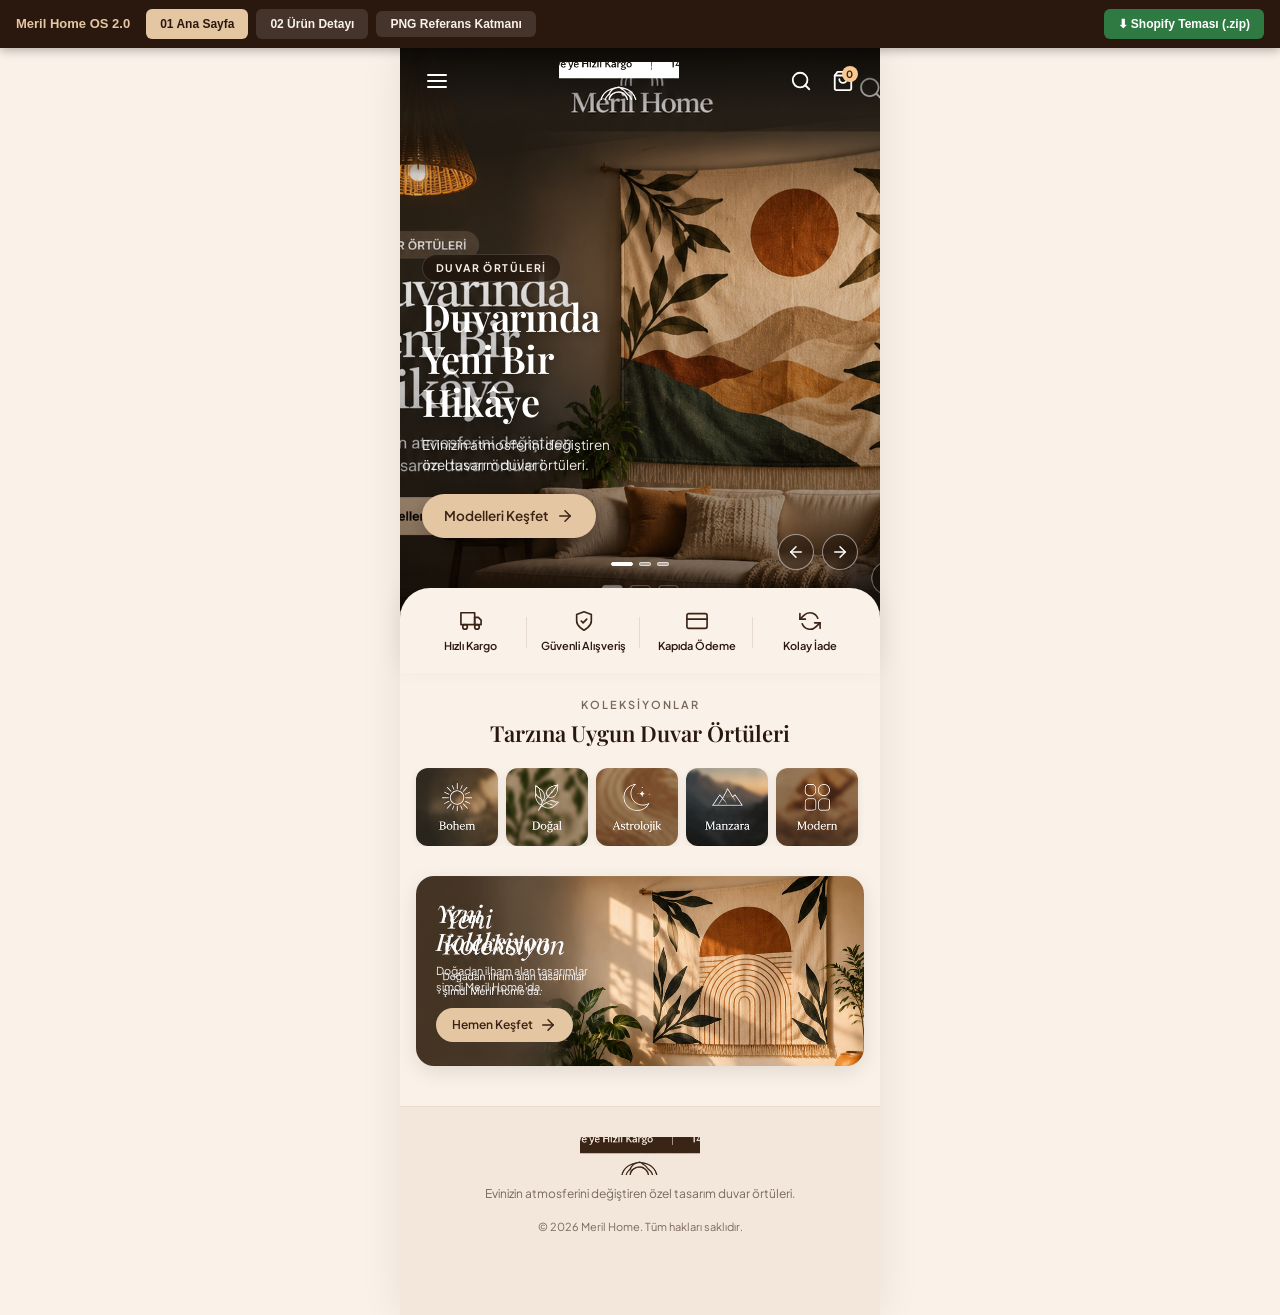
==== index.html @ 2c6fdb02 "Backup site to GitHub (Antigravity Sync)" ====
<!doctype html>
<html lang="tr">
  <head>
    <meta charset="utf-8">
    <meta name="viewport" content="width=device-width,initial-scale=1,viewport-fit=cover">
    <meta name="theme-color" content="#3A2315">
    <title>Meril Home — Ana Sayfa (01-Ana-Sayfa)</title>
    <link rel="preconnect" href="https://fonts.googleapis.com">
    <link rel="preconnect" href="https://fonts.gstatic.com" crossorigin>
    <link href="https://fonts.googleapis.com/css2?family=Playfair+Display:ital,wght@0,400;0,600;0,700;1,400;1,600&family=Plus+Jakarta+Sans:wght@400;500;600;700&display=swap" rel="stylesheet">
    <style>
      /* Meril Home - Kesin Tasarım CSS */
*, *::before, *::after {
  box-sizing: border-box;
  margin: 0;
  padding: 0;
}

:root {
  --color-espresso: #3A2315;
  --color-espresso-hover: #29170C;
  --color-beige-button: #E5C6A3;
  --color-beige-hover: #D8B790;
  --color-cream-bg: #FAF1E8;
  --color-card-bg: #FAF2EA;
  --color-text-dark: #2A180E;
  --color-text-muted: #7A685D;
  --color-border: #E8DACF;
  --color-discount: #F8C892;
  --color-star: #E5A93C;
  --font-serif: 'Playfair Display', Georgia, serif;
  --font-sans: 'Plus Jakarta Sans', -apple-system, BlinkMacSystemFont, sans-serif;
  --safe-bottom: env(safe-area-inset-bottom, 0px);
}

body {
  font-family: var(--font-sans);
  background-color: var(--color-cream-bg);
  color: var(--color-text-dark);
  line-height: 1.5;
  -webkit-font-smoothing: antialiased;
  -webkit-tap-highlight-color: transparent;
  overflow-x: hidden;
}

.site-wrapper {
  max-width: 480px;
  margin: 0 auto;
  position: relative;
  background-color: var(--color-cream-bg);
  min-height: 100vh;
  box-shadow: 0 0 40px rgba(0, 0, 0, 0.08);
}

img {
  max-width: 100%;
  height: auto;
  display: block;
}

button {
  font-family: inherit;
  cursor: pointer;
  border: none;
  background: none;
}

a {
  color: inherit;
  text-decoration: none;
}

.visually-hidden {
  position: absolute;
  width: 1px;
  height: 1px;
  margin: -1px;
  padding: 0;
  overflow: hidden;
  clip: rect(0, 0, 0, 0);
  border: 0;
}

/* Announcement Bar */
.announcement-bar {
  background-color: #412B1D;
  color: #FAF1E8;
  padding: 9px 12px;
  font-size: 11.5px;
  font-weight: 500;
  letter-spacing: 0.02em;
}

.announcement-bar-inner {
  display: flex;
  align-items: center;
  justify-content: center;
  gap: 12px;
}

.announcement-item {
  display: flex;
  align-items: center;
  gap: 6px;
}

.announcement-item svg {
  width: 15px;
  height: 15px;
  opacity: 0.9;
}

.announcement-divider {
  opacity: 0.4;
  font-size: 11px;
}

/* Site Header */
.site-header {
  width: 100%;
  z-index: 40;
  transition: background-color 0.3s ease;
}

.site-header--index {
  position: absolute;
  top: 0;
  left: 0;
  right: 0;
  background: linear-gradient(180deg, rgba(0,0,0,0.6) 0%, rgba(0,0,0,0.2) 65%, rgba(0,0,0,0) 100%);
  color: #FFFFFF;
}

.site-header--product,
.site-header--cart,
.site-header--page,
.site-header--404 {
  background-color: var(--color-cream-bg);
  color: var(--color-espresso);
  border-bottom: 1px solid rgba(232, 218, 207, 0.5);
}

.site-header-inner {
  display: flex;
  align-items: center;
  justify-content: space-between;
  padding: 14px 18px;
}

.header-icon-btn {
  color: inherit;
  display: flex;
  align-items: center;
  justify-content: center;
  width: 38px;
  height: 38px;
  position: relative;
}

.header-logo-link {
  display: flex;
  align-items: center;
  justify-content: center;
}

.header-logo {
  height: 38px;
  width: auto;
  object-fit: contain;
}

.header-actions {
  display: flex;
  align-items: center;
  gap: 4px;
}

.cart-toggle {
  position: relative;
}

.cart-count-badge {
  position: absolute;
  top: 4px;
  right: 4px;
  background-color: var(--color-discount);
  color: var(--color-espresso);
  font-size: 10px;
  font-weight: 700;
  min-width: 16px;
  height: 16px;
  line-height: 16px;
  text-align: center;
  border-radius: 50%;
  padding: 0 2px;
}

/* Hero Section */
.hero-section {
  position: relative;
  min-height: 570px;
  display: flex;
  flex-direction: column;
  justify-content: flex-end;
  padding: 100px 22px 52px;
  overflow: hidden;
  color: #FFFFFF;
}

.hero-background {
  position: absolute;
  top: 0;
  left: 0;
  right: 0;
  bottom: 0;
  background-size: cover;
  background-position: center top;
  z-index: 1;
}

.hero-background::after {
  content: '';
  position: absolute;
  top: 0;
  left: 0;
  right: 0;
  bottom: 0;
  background: linear-gradient(180deg, rgba(15, 8, 4, 0.25) 0%, rgba(15, 8, 4, 0.1) 40%, rgba(15, 8, 4, 0.55) 100%);
}

.hero-tapestry-layer {
  position: absolute;
  top: 4.8%;
  right: 1.5%;
  width: 52%;
  height: 36%;
  background-size: contain;
  background-repeat: no-repeat;
  background-position: center;
  z-index: 2;
  transition: opacity 0.6s cubic-bezier(0.4, 0, 0.2, 1);
}

.hero-content {
  position: relative;
  z-index: 3;
  margin-bottom: 24px;
}

.hero-badge {
  display: inline-block;
  background: rgba(30, 18, 10, 0.65);
  backdrop-filter: blur(8px);
  -webkit-backdrop-filter: blur(8px);
  color: #F6EEE6;
  font-size: 10.5px;
  font-weight: 700;
  letter-spacing: 1.4px;
  text-transform: uppercase;
  padding: 5px 13px;
  border-radius: 9999px;
  margin-bottom: 14px;
  border: 1px solid rgba(255, 255, 255, 0.15);
}

.hero-title {
  font-family: var(--font-serif);
  font-size: 38px;
  line-height: 1.12;
  font-weight: 600;
  letter-spacing: -0.02em;
  color: #FFFFFF;
  margin-bottom: 12px;
  text-shadow: 0 2px 10px rgba(0,0,0,0.3);
}

.hero-title span {
  display: block;
}

.hero-subtitle {
  font-size: 13.5px;
  line-height: 1.42;
  color: rgba(255, 255, 255, 0.92);
  margin-bottom: 20px;
  font-weight: 400;
  text-shadow: 0 1px 4px rgba(0,0,0,0.3);
}

.hero-btn {
  display: inline-flex;
  align-items: center;
  gap: 8px;
  background-color: var(--color-beige-button);
  color: var(--color-espresso);
  font-size: 13.5px;
  font-weight: 600;
  padding: 12px 22px;
  border-radius: 9999px;
  box-shadow: 0 4px 14px rgba(0, 0, 0, 0.2);
  transition: all 0.2s ease;
}

.hero-btn:hover {
  background-color: var(--color-beige-hover);
  transform: translateY(-1px);
}

.hero-bottom-controls {
  position: relative;
  z-index: 3;
  display: flex;
  align-items: center;
  justify-content: space-between;
}

.hero-indicators {
  display: flex;
  align-items: center;
  gap: 6px;
  margin: 0 auto;
}

.hero-pill {
  width: 12px;
  height: 4px;
  border-radius: 2px;
  background: rgba(255, 255, 255, 0.45);
  border: 1px solid rgba(255, 255, 255, 0.6);
  transition: all 0.3s ease;
}

.hero-pill.active {
  width: 22px;
  background: #FFFFFF;
  border-color: #FFFFFF;
}

.hero-nav-arrows {
  display: flex;
  gap: 8px;
  position: absolute;
  right: 0;
  bottom: -4px;
}

.hero-arrow-btn {
  width: 36px;
  height: 36px;
  border-radius: 50%;
  border: 1px solid rgba(255, 255, 255, 0.5);
  background: rgba(20, 12, 6, 0.35);
  backdrop-filter: blur(4px);
  color: #FFFFFF;
  display: flex;
  align-items: center;
  justify-content: center;
  transition: all 0.2s ease;
}

.hero-arrow-btn:hover {
  background: rgba(255, 255, 255, 0.2);
}

/* Trust Badges Panel (Curved Sheet) */
.trust-badges-panel {
  position: relative;
  z-index: 10;
  margin-top: -30px;
  background-color: var(--color-cream-bg);
  border-top-left-radius: 30px;
  border-top-right-radius: 30px;
  padding: 22px 14px 18px;
  box-shadow: 0 -8px 24px rgba(0, 0, 0, 0.08);
}

.trust-badges-inner {
  display: flex;
  align-items: center;
  justify-content: space-between;
}

.trust-badge-item {
  flex: 1;
  display: flex;
  flex-direction: column;
  align-items: center;
  text-align: center;
  position: relative;
  padding: 0 4px;
}

.trust-badge-item:not(:last-child)::after {
  content: '';
  position: absolute;
  right: 0;
  top: 15%;
  height: 70%;
  width: 1px;
  background-color: var(--color-border);
}

.trust-badge-icon {
  color: var(--color-espresso);
  margin-bottom: 6px;
  display: flex;
  align-items: center;
  justify-content: center;
}

.trust-badge-label {
  font-size: 11px;
  font-weight: 600;
  color: var(--color-text-dark);
  white-space: nowrap;
}

/* Collections Section */
.collections-section {
  padding: 24px 16px 20px;
}

.collections-header {
  text-align: center;
  margin-bottom: 18px;
}

.collections-badge-subtitle {
  font-size: 11px;
  letter-spacing: 2px;
  text-transform: uppercase;
  font-weight: 600;
  color: var(--color-text-muted);
  margin-bottom: 4px;
}

.collections-main-title {
  font-family: var(--font-serif);
  font-size: 22px;
  font-weight: 600;
  color: var(--color-text-dark);
}

.collections-scroll-container {
  overflow-x: auto;
  scrollbar-width: none;
  -webkit-overflow-scrolling: touch;
  margin: 0 -16px;
  padding: 0 16px;
}

.collections-scroll-container::-webkit-scrollbar {
  display: none;
}

.collections-grid {
  display: flex;
  gap: 8px;
  width: max-content;
}

.collection-card {
  width: 82px;
  height: 78px;
  border-radius: 12px;
  background-size: cover;
  background-position: center;
  box-shadow: 0 2px 8px rgba(0, 0, 0, 0.08);
  transition: transform 0.2s ease;
  display: block;
}

.collection-card:hover {
  transform: translateY(-2px);
}

/* Promo Banner Section */
.promo-section {
  padding: 10px 16px 40px;
}

.promo-card-wrapper {
  border-radius: 18px;
  overflow: hidden;
  background-size: cover;
  background-position: center;
  min-height: 185px;
  display: flex;
  align-items: center;
  padding: 24px 20px;
  box-shadow: 0 6px 20px rgba(0, 0, 0, 0.1);
  position: relative;
}

.promo-card-content {
  max-width: 55%;
  position: relative;
  z-index: 2;
  color: #FFFFFF;
}

.promo-title {
  font-family: var(--font-serif);
  font-size: 24px;
  line-height: 1.15;
  font-weight: 500;
  margin-bottom: 8px;
}

.promo-title em {
  font-style: italic;
}

.promo-desc {
  font-size: 11px;
  line-height: 1.4;
  color: rgba(255, 255, 255, 0.9);
  margin-bottom: 14px;
}

.promo-btn {
  display: inline-flex;
  align-items: center;
  gap: 6px;
  background-color: var(--color-beige-button);
  color: var(--color-espresso);
  font-size: 12px;
  font-weight: 600;
  padding: 8px 16px;
  border-radius: 9999px;
  transition: all 0.2s ease;
}

.promo-btn:hover {
  background-color: var(--color-beige-hover);
}

/* Product Detail Section */
.product-detail-section {
  padding: 12px 16px 110px;
}

.product-gallery-container {
  margin-bottom: 18px;
}

.product-main-image-wrapper {
  position: relative;
  border-radius: 20px;
  overflow: hidden;
  box-shadow: 0 4px 16px rgba(0, 0, 0, 0.06);
  background-color: #EFE4DA;
}

.product-main-img {
  width: 100%;
  aspect-ratio: 1.25;
  object-fit: cover;
  transition: opacity 0.3s ease;
}

.wishlist-btn {
  position: absolute;
  top: 12px;
  right: 12px;
  width: 34px;
  height: 34px;
  border-radius: 50%;
  background-color: #FFFFFF;
  color: var(--color-espresso);
  display: flex;
  align-items: center;
  justify-content: center;
  box-shadow: 0 2px 8px rgba(0,0,0,0.12);
  transition: transform 0.2s ease;
}

.wishlist-btn.active svg {
  fill: #D60000;
  stroke: #D60000;
}

.gallery-nav-btn {
  position: absolute;
  top: 50%;
  transform: translateY(-50%);
  width: 32px;
  height: 32px;
  border-radius: 50%;
  background: rgba(255, 255, 255, 0.85);
  backdrop-filter: blur(4px);
  color: var(--color-espresso);
  display: flex;
  align-items: center;
  justify-content: center;
  box-shadow: 0 2px 6px rgba(0,0,0,0.1);
}

.gallery-nav-btn.prev { left: 10px; }
.gallery-nav-btn.next { right: 10px; }

.gallery-pills {
  position: absolute;
  bottom: 12px;
  left: 50%;
  transform: translateX(-50%);
  display: flex;
  gap: 5px;
}

.gallery-pill {
  width: 10px;
  height: 3.5px;
  border-radius: 2px;
  background: rgba(255, 255, 255, 0.5);
  border: 1px solid rgba(255, 255, 255, 0.7);
}

.gallery-pill.active {
  width: 18px;
  background: #FFFFFF;
}

.product-thumbnails-row {
  display: flex;
  gap: 8px;
  margin-top: 10px;
}

.thumbnail-item {
  flex: 1;
  border-radius: 8px;
  overflow: hidden;
  cursor: pointer;
  border: 2px solid transparent;
  transition: all 0.2s ease;
}

.thumbnail-item img {
  width: 100%;
  height: 100%;
  object-fit: cover;
  border-radius: 6px;
}

.thumbnail-item.active {
  border-color: var(--color-espresso);
  box-shadow: 0 0 0 1px #FAF1E8 inset;
}

/* Product Info */
.product-type-badge {
  display: inline-block;
  background-color: #F3E2D4;
  color: #7D4F32;
  font-size: 11px;
  font-weight: 600;
  padding: 3px 10px;
  border-radius: 9999px;
  margin-bottom: 8px;
}

.product-title {
  font-family: var(--font-serif);
  font-size: 23px;
  font-weight: 600;
  line-height: 1.25;
  color: var(--color-text-dark);
  margin-bottom: 8px;
}

.product-rating-row {
  display: flex;
  align-items: center;
  gap: 6px;
  margin-bottom: 14px;
}

.rating-stars {
  display: flex;
  gap: 2px;
}

.rating-count {
  font-size: 12px;
  color: var(--color-text-muted);
}

.product-price-row {
  display: flex;
  align-items: center;
  gap: 10px;
  margin-bottom: 16px;
}

.price-current {
  font-size: 22px;
  font-weight: 700;
  color: var(--color-text-dark);
}

.price-old {
  font-size: 14px;
  color: #9E8D82;
  text-decoration: line-through;
}

.price-discount-badge {
  background-color: var(--color-discount);
  color: var(--color-espresso);
  font-size: 11.5px;
  font-weight: 700;
  padding: 3px 8px;
  border-radius: 6px;
}

/* Feature 3-Col Box */
.product-features-row {
  display: flex;
  align-items: center;
  justify-content: space-between;
  background-color: #FAF4EE;
  border: 1px solid var(--color-border);
  border-radius: 12px;
  padding: 12px 8px;
  margin-bottom: 20px;
}

.feature-col {
  flex: 1;
  display: flex;
  align-items: center;
  gap: 6px;
  padding: 0 4px;
}

.feature-icon {
  color: var(--color-espresso);
  flex-shrink: 0;
}

.feature-text strong {
  display: block;
  font-size: 11px;
  font-weight: 700;
  color: var(--color-text-dark);
  line-height: 1.2;
}

.feature-text span {
  display: block;
  font-size: 9.5px;
  color: var(--color-text-muted);
  line-height: 1.2;
}

.feature-divider {
  width: 1px;
  height: 28px;
  background-color: var(--color-border);
}

/* Variants Selection */
.product-variants-wrapper {
  margin-bottom: 18px;
}

.variants-label {
  font-size: 13px;
  font-weight: 600;
  color: var(--color-text-dark);
  margin-bottom: 8px;
}

.variants-options {
  display: flex;
  gap: 8px;
}

.variant-chip {
  flex: 1;
  padding: 10px 6px;
  border-radius: 9999px;
  font-size: 12px;
  font-weight: 600;
  text-align: center;
  border: 1px solid var(--color-border);
  background-color: #FAF4EE;
  color: var(--color-text-dark);
  transition: all 0.2s ease;
}

.variant-chip.active {
  background-color: var(--color-espresso);
  border-color: var(--color-espresso);
  color: #FFFFFF;
}

/* ATC Row */
.product-atc-row {
  display: flex;
  gap: 10px;
  margin-bottom: 24px;
}

.quantity-selector {
  display: flex;
  align-items: center;
  justify-content: space-between;
  width: 105px;
  height: 48px;
  background-color: #FAF4EE;
  border: 1px solid var(--color-border);
  border-radius: 9999px;
  padding: 0 8px;
}

.qty-btn {
  width: 30px;
  height: 30px;
  display: flex;
  align-items: center;
  justify-content: center;
  font-size: 16px;
  font-weight: 600;
  color: var(--color-text-dark);
}

.qty-val {
  font-size: 14px;
  font-weight: 600;
  color: var(--color-text-dark);
}

.btn-add-to-cart {
  flex: 1;
  height: 48px;
  background-color: var(--color-espresso);
  color: #FFFFFF;
  border-radius: 9999px;
  display: flex;
  align-items: center;
  justify-content: center;
  gap: 8px;
  font-size: 14px;
  font-weight: 600;
  box-shadow: 0 4px 12px rgba(58, 35, 21, 0.25);
  transition: background-color 0.2s ease;
}

.btn-add-to-cart:hover {
  background-color: var(--color-espresso-hover);
}

/* Accordions */
.product-accordions {
  border-top: 1px solid var(--color-border);
}

.accordion-item {
  border-bottom: 1px solid var(--color-border);
}

.accordion-header {
  width: 100%;
  display: flex;
  align-items: center;
  justify-content: space-between;
  padding: 14px 0;
  color: var(--color-text-dark);
  font-size: 13.5px;
  font-weight: 600;
}

.accordion-header-left {
  display: flex;
  align-items: center;
  gap: 10px;
}

.accordion-header-left svg {
  color: var(--color-espresso);
}

.accordion-header svg:last-child {
  transition: transform 0.25s ease;
}

.accordion-item.active .accordion-header svg:last-child {
  transform: rotate(180deg);
}

.accordion-body {
  padding: 0 0 14px 28px;
  font-size: 12.5px;
  line-height: 1.5;
  color: var(--color-text-muted);
}

/* Sticky Bottom Purchase Bar */
.sticky-purchase-bar {
  position: fixed;
  bottom: 0;
  left: 50%;
  transform: translateX(-50%);
  width: 100%;
  max-width: 480px;
  background-color: var(--color-cream-bg);
  border-top: 1px solid var(--color-border);
  padding: 10px 14px calc(10px + var(--safe-bottom));
  z-index: 50;
  box-shadow: 0 -4px 16px rgba(0, 0, 0, 0.08);
}

.sticky-bar-inner {
  display: flex;
  align-items: center;
  justify-content: space-between;
  gap: 10px;
}

.sticky-product-info {
  display: flex;
  align-items: center;
  gap: 8px;
}

.sticky-thumb {
  width: 40px;
  height: 40px;
  border-radius: 6px;
  object-fit: cover;
  border: 1px solid var(--color-border);
}

.sticky-title {
  font-size: 11px;
  font-weight: 700;
  color: var(--color-text-dark);
  line-height: 1.2;
}

.sticky-subtitle {
  font-size: 10px;
  color: var(--color-text-muted);
  line-height: 1.2;
}

.sticky-price-col {
  text-align: right;
}

.sticky-current-price {
  font-size: 14px;
  font-weight: 700;
  color: var(--color-text-dark);
}

.sticky-old-price {
  font-size: 10.5px;
  color: #9E8D82;
  text-decoration: line-through;
}

.btn-sticky-atc {
  background-color: var(--color-espresso);
  color: #FFFFFF;
  padding: 10px 16px;
  border-radius: 9999px;
  font-size: 12.5px;
  font-weight: 600;
  display: flex;
  align-items: center;
  gap: 6px;
  box-shadow: 0 2px 8px rgba(58, 35, 21, 0.2);
}

/* Drawers */
.mobile-drawer, .cart-drawer {
  position: fixed;
  top: 0;
  left: 0;
  right: 0;
  bottom: 0;
  z-index: 999;
  visibility: hidden;
  opacity: 0;
  transition: opacity 0.3s ease, visibility 0.3s ease;
}

.mobile-drawer.active, .cart-drawer.active {
  visibility: visible;
  opacity: 1;
}

.mobile-drawer-overlay, .cart-drawer-overlay {
  position: absolute;
  top: 0;
  left: 0;
  right: 0;
  bottom: 0;
  background: rgba(0, 0, 0, 0.5);
  backdrop-filter: blur(2px);
}

.mobile-drawer-content {
  position: absolute;
  top: 0;
  left: 0;
  bottom: 0;
  width: 80%;
  max-width: 320px;
  background-color: var(--color-cream-bg);
  padding: 20px;
  transform: translateX(-100%);
  transition: transform 0.3s ease;
}

.cart-drawer-content {
  position: absolute;
  top: 0;
  right: 0;
  bottom: 0;
  width: 85%;
  max-width: 360px;
  background-color: var(--color-cream-bg);
  padding: 20px;
  display: flex;
  flex-direction: column;
  transform: translateX(100%);
  transition: transform 0.3s ease;
}

.mobile-drawer.active .mobile-drawer-content,
.cart-drawer.active .cart-drawer-content {
  transform: translateX(0);
}

.mobile-drawer-header, .cart-drawer-header {
  display: flex;
  align-items: center;
  justify-content: space-between;
  padding-bottom: 16px;
  border-bottom: 1px solid var(--color-border);
  margin-bottom: 16px;
}

.mobile-drawer-title, .cart-drawer-title {
  font-weight: 700;
  font-size: 16px;
  color: var(--color-text-dark);
}

.mobile-drawer-close, .cart-drawer-close {
  font-size: 24px;
  color: var(--color-text-dark);
  line-height: 1;
}

.mobile-nav-links {
  display: flex;
  flex-direction: column;
  gap: 12px;
}

.nav-item {
  font-size: 15px;
  font-weight: 500;
  color: var(--color-text-dark);
  padding: 8px 0;
  border-bottom: 1px solid rgba(232, 218, 207, 0.3);
}

.nav-item.active {
  font-weight: 700;
  color: var(--color-espresso);
}

.cart-drawer-body {
  flex: 1;
  overflow-y: auto;
}

.cart-item {
  display: flex;
  gap: 12px;
  padding: 12px 0;
  border-bottom: 1px solid var(--color-border);
}

.cart-item-img {
  width: 60px;
  height: 60px;
  border-radius: 8px;
  object-fit: cover;
}

.cart-item-title {
  font-size: 13px;
  font-weight: 700;
  color: var(--color-text-dark);
}

.cart-item-variant {
  font-size: 11.5px;
  color: var(--color-text-muted);
  margin: 2px 0;
}

.cart-item-price {
  font-size: 13px;
  font-weight: 700;
  color: var(--color-espresso);
}

.cart-item-old-price {
  font-size: 11px;
  color: #9E8D82;
  text-decoration: line-through;
  margin-left: 4px;
}

.cart-drawer-footer {
  padding-top: 16px;
  border-top: 1px solid var(--color-border);
}

.cart-drawer-subtotal {
  display: flex;
  justify-content: space-between;
  font-size: 15px;
  font-weight: 700;
  color: var(--color-text-dark);
  margin-bottom: 8px;
}

.cart-free-shipping-note {
  font-size: 11.5px;
  color: #2F7A43;
  margin-bottom: 12px;
  font-weight: 500;
}

.btn-checkout {
  display: block;
  width: 100%;
  padding: 13px;
  background-color: var(--color-espresso);
  color: #FFFFFF;
  text-align: center;
  border-radius: 9999px;
  font-size: 14px;
  font-weight: 600;
}

/* Footer */
.site-footer {
  background-color: #F3E7DC;
  border-top: 1px solid var(--color-border);
  padding: 30px 20px 80px;
  text-align: center;
}

.footer-logo {
  margin: 0 auto 10px;
}

.footer-desc {
  font-size: 12px;
  color: var(--color-text-muted);
  margin-bottom: 16px;
}

.footer-bottom {
  font-size: 11px;
  color: var(--color-text-muted);
}

      
.preview-toolbar {
  position: fixed;
  top: 0;
  left: 0;
  right: 0;
  height: 48px;
  background: #2A180E;
  color: #FAF1E8;
  display: flex;
  align-items: center;
  justify-content: space-between;
  padding: 0 16px;
  z-index: 99999;
  font-family: -apple-system, BlinkMacSystemFont, sans-serif;
  font-size: 13px;
  box-shadow: 0 2px 10px rgba(0,0,0,0.3);
}

.preview-nav {
  display: flex;
  gap: 8px;
  align-items: center;
}

.preview-nav-btn {
  padding: 6px 14px;
  border-radius: 6px;
  font-size: 12px;
  font-weight: 600;
  color: #FAF1E8;
  background: rgba(255, 255, 255, 0.12);
  cursor: pointer;
  text-decoration: none;
  transition: all 0.2s;
}

.preview-nav-btn.active, .preview-nav-btn:hover {
  background: #E5C6A3;
  color: #2A180E;
}

.preview-zip-btn {
  background: #2F7A43;
  color: #FFFFFF;
  padding: 6px 14px;
  border-radius: 6px;
  font-size: 12px;
  font-weight: 600;
  text-decoration: none;
  display: flex;
  align-items: center;
  gap: 6px;
}

.preview-body-offset {
  padding-top: 48px;
}

/* Reference overlay comparison */
.overlay-container {
  position: relative;
}
.overlay-ref-img {
  position: absolute;
  top: 0;
  left: 0;
  width: 100%;
  pointer-events: none;
  z-index: 100;
  opacity: 0.5;
  display: none;
}

    </style>
  </head>
  <body class="preview-body-offset template-index">
    <!-- Preview Controls Toolbar -->
    <div class="preview-toolbar">
      <div class="preview-nav">
        <span style="font-weight:700; color:#E5C6A3; margin-right:8px;">Meril Home OS 2.0</span>
        <a href="/" class="preview-nav-btn active">01 Ana Sayfa</a>
        <a href="/product.html" class="preview-nav-btn">02 Ürün Detayı</a>
        <button type="button" class="preview-nav-btn" id="btn-toggle-overlay">PNG Referans Katmanı</button>
      </div>
      <a href="/Meril-Home-Shopify.zip" class="preview-zip-btn" download>
        ⬇ Shopify Teması (.zip)
      </a>
    </div>

    <div class="site-wrapper overlay-container">
      <img src="assets/01-Ana-Sayfa.png" class="overlay-ref-img" id="ref-overlay" alt="01-Ana-Sayfa Referans">

      <!-- Site Header -->
      <header class="site-header site-header--index" id="site-header">
        <div class="site-header-inner">
          <button class="header-icon-btn menu-toggle" id="menu-toggle-btn" aria-label="Menüyü Aç">
            <svg width="24" height="24" viewBox="0 0 24 24" fill="none" stroke="currentColor" stroke-width="2" stroke-linecap="round" stroke-linejoin="round"><line x1="3" y1="12" x2="21" y2="12"></line><line x1="3" y1="6" x2="21" y2="6"></line><line x1="3" y1="18" x2="21" y2="18"></line></svg>
          </button>

          <a href="/" class="header-logo-link" aria-label="Meril Home Ana Sayfa">
            <img src="assets/logo-white.png" alt="Meril Home" class="header-logo header-logo--light" width="138" height="42">
          </a>

          <div class="header-actions">
            <button class="header-icon-btn search-toggle" aria-label="Arama Yap">
              <svg width="22" height="22" viewBox="0 0 24 24" fill="none" stroke="currentColor" stroke-width="2" stroke-linecap="round" stroke-linejoin="round"><circle cx="11" cy="11" r="8"></circle><line x1="21" y1="21" x2="16.65" y2="16.65"></line></svg>
            </button>
            <button class="header-icon-btn cart-toggle" id="cart-toggle-btn" aria-label="Sepet">
              <svg width="22" height="22" viewBox="0 0 24 24" fill="none" stroke="currentColor" stroke-width="2" stroke-linecap="round" stroke-linejoin="round"><path d="M6 2L3 6v14a2 2 0 0 0 2 2h14a2 2 0 0 0 2-2V6l-3-4z"></path><line x1="3" y1="6" x2="21" y2="6"></line><path d="M16 10a4 4 0 0 1-8 0"></path></svg>
              <span class="cart-count-badge" id="header-cart-badge">0</span>
            </button>
          </div>
        </div>
      </header>

      <!-- Main Content -->
      <main id="MainContent" class="content-for-layout">
        <!-- Hero Section -->
        <section class="hero-section" id="hero-section">
          <div class="hero-background" style="background-image: url('assets/hero-room.png');">
            <div class="hero-tapestry-layer" id="hero-tapestry-layer"></div>
          </div>

          <div class="hero-content">
            <div class="hero-badge">DUVAR ÖRTÜLERİ</div>
            
            <h1 class="hero-title">
              <span>Duvarında</span>
              <span>Yeni Bir</span>
              <span>Hikâye</span>
            </h1>

            <p class="hero-subtitle">
              Evinizin atmosferini değiştiren<br>özel tasarım duvar örtüleri.
            </p>

            <a href="/product.html" class="hero-btn">
              <span>Modelleri Keşfet</span>
              <svg width="18" height="18" viewBox="0 0 24 24" fill="none" stroke="currentColor" stroke-width="2" stroke-linecap="round" stroke-linejoin="round"><line x1="5" y1="12" x2="19" y2="12"></line><polyline points="12 5 19 12 12 19"></polyline></svg>
            </a>
          </div>

          <div class="hero-bottom-controls">
            <div class="hero-indicators" role="tablist" aria-label="Slayt Göstergeleri">
              <button class="hero-pill active" data-slide="0" aria-label="Grup 1"></button>
              <button class="hero-pill" data-slide="1" aria-label="Grup 2"></button>
              <button class="hero-pill" data-slide="2" aria-label="Grup 3"></button>
            </div>

            <div class="hero-nav-arrows">
              <button class="hero-arrow-btn prev" id="hero-prev-btn" aria-label="Önceki Model">
                <svg width="18" height="18" viewBox="0 0 24 24" fill="none" stroke="currentColor" stroke-width="2" stroke-linecap="round" stroke-linejoin="round"><line x1="19" y1="12" x2="5" y2="12"></line><polyline points="12 19 5 12 12 5"></polyline></svg>
              </button>
              <button class="hero-arrow-btn next" id="hero-next-btn" aria-label="Sonraki Model">
                <svg width="18" height="18" viewBox="0 0 24 24" fill="none" stroke="currentColor" stroke-width="2" stroke-linecap="round" stroke-linejoin="round"><line x1="5" y1="12" x2="19" y2="12"></line><polyline points="12 5 19 12 12 19"></polyline></svg>
              </button>
            </div>
          </div>
        </section>

        <!-- Trust Badges Panel (Curved Sheet) -->
        <section class="trust-badges-panel">
          <div class="trust-badges-inner">
            <div class="trust-badge-item">
              <div class="trust-badge-icon">
                <svg width="22" height="22" viewBox="0 0 24 24" fill="none" stroke="currentColor" stroke-width="1.8" stroke-linecap="round" stroke-linejoin="round"><rect x="1" y="3" width="15" height="13"></rect><polygon points="16 8 20 8 23 11 23 16 16 16 16 8"></polygon><circle cx="5.5" cy="18.5" r="2.5"></circle><circle cx="18.5" cy="18.5" r="2.5"></circle></svg>
              </div>
              <div class="trust-badge-label">Hızlı Kargo</div>
            </div>

            <div class="trust-badge-item">
              <div class="trust-badge-icon">
                <svg width="22" height="22" viewBox="0 0 24 24" fill="none" stroke="currentColor" stroke-width="1.8" stroke-linecap="round" stroke-linejoin="round"><path d="M12 22s8-4 8-10V5l-8-3-8 3v7c0 6 8 10 8 10z"></path><polyline points="9 12 11 14 15 10"></polyline></svg>
              </div>
              <div class="trust-badge-label">Güvenli Alışveriş</div>
            </div>

            <div class="trust-badge-item">
              <div class="trust-badge-icon">
                <svg width="22" height="22" viewBox="0 0 24 24" fill="none" stroke="currentColor" stroke-width="1.8" stroke-linecap="round" stroke-linejoin="round"><rect x="1" y="4" width="22" height="16" rx="2" ry="2"></rect><line x1="1" y1="10" x2="23" y2="10"></line></svg>
              </div>
              <div class="trust-badge-label">Kapıda Ödeme</div>
            </div>

            <div class="trust-badge-item">
              <div class="trust-badge-icon">
                <svg width="22" height="22" viewBox="0 0 24 24" fill="none" stroke="currentColor" stroke-width="1.8" stroke-linecap="round" stroke-linejoin="round"><polyline points="1 4 1 10 7 10"></polyline><polyline points="23 20 23 14 17 14"></polyline><path d="M20.49 9A9 9 0 0 0 5.64 5.64L1 10m22 4l-4.64 4.36A9 9 0 0 1 3.51 15"></path></svg>
              </div>
              <div class="trust-badge-label">Kolay İade</div>
            </div>
          </div>
        </section>

        <!-- Collections Section -->
        <section class="collections-section">
          <div class="collections-header">
            <div class="collections-badge-subtitle">KOLEKSİYONLAR</div>
            <h2 class="collections-main-title">Tarzına Uygun Duvar Örtüleri</h2>
          </div>

          <div class="collections-scroll-container">
            <div class="collections-grid">
              <a href="/product.html" class="collection-card" style="background-image: url('assets/collection-bohem.png');">
                <span class="visually-hidden">Bohem</span>
              </a>
              <a href="/product.html" class="collection-card" style="background-image: url('assets/collection-dogal.png');">
                <span class="visually-hidden">Doğal</span>
              </a>
              <a href="/product.html" class="collection-card" style="background-image: url('assets/collection-astrolojik.png');">
                <span class="visually-hidden">Astrolojik</span>
              </a>
              <a href="/product.html" class="collection-card" style="background-image: url('assets/collection-manzara.png');">
                <span class="visually-hidden">Manzara</span>
              </a>
              <a href="/product.html" class="collection-card" style="background-image: url('assets/collection-modern.png');">
                <span class="visually-hidden">Modern</span>
              </a>
            </div>
          </div>
        </section>

        <!-- Promo Banner Section -->
        <section class="promo-section">
          <div class="promo-card-wrapper" style="background-image: url('assets/promo-banner.png');">
            <div class="promo-card-content">
              <h3 class="promo-title">
                <em>Yeni</em><br>
                <em>Koleksiyon</em>
              </h3>
              <p class="promo-desc">
                Doğadan ilham alan tasarımlar<br>şimdi Meril Home'da.
              </p>
              <a href="/product.html" class="promo-btn">
                <span>Hemen Keşfet</span>
                <svg width="18" height="18" viewBox="0 0 24 24" fill="none" stroke="currentColor" stroke-width="2" stroke-linecap="round" stroke-linejoin="round"><line x1="5" y1="12" x2="19" y2="12"></line><polyline points="12 5 19 12 12 19"></polyline></svg>
              </a>
            </div>
          </div>
        </section>
      </main>

      <!-- Footer -->
      <footer class="site-footer">
        <div class="footer-inner">
          <img src="assets/logo-dark.png" alt="Meril Home" class="footer-logo" width="120" height="36">
          <p class="footer-desc">Evinizin atmosferini değiştiren özel tasarım duvar örtüleri.</p>
          <div class="footer-bottom">
            <p>&copy; 2026 Meril Home. Tüm hakları saklıdır.</p>
          </div>
        </div>
      </footer>
    </div>

    <!-- Mobile Drawer -->
    <div id="mobile-drawer" class="mobile-drawer" aria-hidden="true">
      <div class="mobile-drawer-overlay" data-action="close-drawer"></div>
      <div class="mobile-drawer-content">
        <div class="mobile-drawer-header">
          <span class="mobile-drawer-title">Menü</span>
          <button class="mobile-drawer-close" data-action="close-drawer" aria-label="Kapat">&times;</button>
        </div>
        <nav class="mobile-nav-links">
          <a href="/" class="nav-item active">Ana Sayfa</a>
          <a href="/product.html" class="nav-item">Güneş ve Dağlar Duvar Örtüsü</a>
          <a href="/product.html" class="nav-item">Bohem Koleksiyonu</a>
          <a href="/product.html" class="nav-item">Doğal Dokular</a>
          <a href="/product.html" class="nav-item">Astrolojik</a>
          <a href="/product.html" class="nav-item">Manzara Örtüleri</a>
          <a href="/product.html" class="nav-item">Modern Tasarımlar</a>
        </nav>
      </div>
    </div>

    <!-- Mini Cart Drawer -->
    <div id="cart-drawer" class="cart-drawer" aria-hidden="true">
      <div class="cart-drawer-overlay" data-action="close-cart"></div>
      <div class="cart-drawer-content">
        <div class="cart-drawer-header">
          <span class="cart-drawer-title">Alışveriş Sepeti (<span id="cart-count-badge">1</span>)</span>
          <button class="cart-drawer-close" data-action="close-cart" aria-label="Kapat">&times;</button>
        </div>
        <div class="cart-drawer-body" id="cart-drawer-items">
          <div class="cart-item">
            <img src="assets/product-main.png" alt="Güneş ve Dağlar Duvar Örtüsü" class="cart-item-img">
            <div class="cart-item-info">
              <div class="cart-item-title">Güneş ve Dağlar Duvar Örtüsü</div>
              <div class="cart-item-variant" id="cart-item-selected-size">Ölçü: 150 × 200 cm</div>
              <div class="cart-item-price">₺1.499,00 <span class="cart-item-old-price">₺1.999,00</span></div>
            </div>
          </div>
        </div>
        <div class="cart-drawer-footer">
          <div class="cart-drawer-subtotal">
            <span>Ara Toplam:</span>
            <span class="cart-total-amount" id="cart-total-amount">₺1.499,00</span>
          </div>
          <p class="cart-free-shipping-note">🎉 Tüm siparişlerde hızlı kargo bedava!</p>
          <a href="#" class="btn-checkout">Siparişi Tamamla</a>
        </div>
      </div>
    </div>

    <script>
      // Meril Home - JavaScript Logic
document.addEventListener('DOMContentLoaded', () => {
  // 1. Mobile Drawer Navigation
  const menuBtn = document.getElementById('menu-toggle-btn');
  const drawer = document.getElementById('mobile-drawer');
  const drawerCloses = document.querySelectorAll('[data-action="close-drawer"]');

  if (menuBtn && drawer) {
    menuBtn.addEventListener('click', () => drawer.classList.add('active'));
    drawerCloses.forEach(el => el.addEventListener('click', () => drawer.classList.remove('active')));
  }

  // 2. Mini Cart Drawer
  const cartBtn = document.getElementById('cart-toggle-btn');
  const cartDrawer = document.getElementById('cart-drawer');
  const cartCloses = document.querySelectorAll('[data-action="close-cart"]');
  const headerCartBadge = document.getElementById('header-cart-badge');
  const cartCountBadge = document.getElementById('cart-count-badge');

  let cartCount = 0;

  function openCart() {
    if (cartDrawer) {
      cartDrawer.classList.add('active');
    }
  }

  function updateCartUI() {
    if (headerCartBadge) headerCartBadge.textContent = cartCount;
    if (cartCountBadge) cartCountBadge.textContent = cartCount;
  }

  if (cartBtn && cartDrawer) {
    cartBtn.addEventListener('click', openCart);
    cartCloses.forEach(el => el.addEventListener('click', () => cartDrawer.classList.remove('active')));
  }

  // 3. Size Variant Selection
  const variantChips = document.querySelectorAll('.variant-chip');
  const productPrice = document.getElementById('product-price');
  const productComparePrice = document.getElementById('product-compare-price');
  const stickyPrice = document.getElementById('sticky-price');
  const stickyCompare = document.getElementById('sticky-compare');
  const cartVariantText = document.getElementById('cart-item-selected-size');
  const cartTotalAmount = document.getElementById('cart-total-amount');

  variantChips.forEach(chip => {
    chip.addEventListener('click', () => {
      variantChips.forEach(c => c.classList.remove('active'));
      chip.classList.add('active');

      const size = chip.getAttribute('data-size');
      const price = chip.getAttribute('data-price');
      const compare = chip.getAttribute('data-compare');

      if (productPrice) productPrice.textContent = price;
      if (productComparePrice) productComparePrice.textContent = compare;
      if (stickyPrice) stickyPrice.textContent = price;
      if (stickyCompare) stickyCompare.textContent = compare;
      if (cartVariantText) cartVariantText.textContent = 'Ölçü: ' + size;
      if (cartTotalAmount) cartTotalAmount.textContent = price;
    });
  });

  // 4. Quantity Selector
  const qtyDecrease = document.getElementById('qty-decrease');
  const qtyIncrease = document.getElementById('qty-increase');
  const qtyValue = document.getElementById('qty-value');
  let quantity = 1;

  if (qtyDecrease && qtyIncrease && qtyValue) {
    qtyDecrease.addEventListener('click', () => {
      if (quantity > 1) {
        quantity--;
        qtyValue.textContent = quantity;
      }
    });

    qtyIncrease.addEventListener('click', () => {
      quantity++;
      qtyValue.textContent = quantity;
    });
  }

  // 5. Add to Cart Actions (Main & Sticky Sync)
  const btnAddToCart = document.getElementById('btn-add-to-cart');
  const btnStickyAtc = document.getElementById('btn-sticky-atc');

  function handleAddToCart() {
    cartCount += quantity;
    updateCartUI();
    openCart();
  }

  if (btnAddToCart) btnAddToCart.addEventListener('click', handleAddToCart);
  if (btnStickyAtc) btnStickyAtc.addEventListener('click', handleAddToCart);

  // 6. Gallery Image & Thumbnails Switcher
  const mainProductImg = document.getElementById('main-product-img');
  const thumbnails = document.querySelectorAll('.thumbnail-item');
  const galleryPills = document.querySelectorAll('.gallery-pill');
  let activeImageIndex = 0;

  function setActiveGalleryImage(index) {
    activeImageIndex = (index + thumbnails.length) % thumbnails.length;
    thumbnails.forEach((t, i) => {
      t.classList.toggle('active', i === activeImageIndex);
    });
    galleryPills.forEach((p, i) => {
      p.classList.toggle('active', i === (activeImageIndex % galleryPills.length));
    });
    const selectedThumb = thumbnails[activeImageIndex];
    if (selectedThumb && mainProductImg) {
      const src = selectedThumb.getAttribute('data-src');
      mainProductImg.style.opacity = '0.4';
      setTimeout(() => {
        mainProductImg.src = src;
        mainProductImg.style.opacity = '1';
      }, 150);
    }
  }

  thumbnails.forEach((thumb, idx) => {
    thumb.addEventListener('click', () => setActiveGalleryImage(idx));
  });

  const galleryPrev = document.getElementById('gallery-prev');
  const galleryNext = document.getElementById('gallery-next');
  if (galleryPrev) galleryPrev.addEventListener('click', () => setActiveGalleryImage(activeImageIndex - 1));
  if (galleryNext) galleryNext.addEventListener('click', () => setActiveGalleryImage(activeImageIndex + 1));

  // 7. Accordion Toggle
  const accordionHeaders = document.querySelectorAll('.accordion-header');
  accordionHeaders.forEach(header => {
    header.addEventListener('click', () => {
      const item = header.parentElement;
      const body = item.querySelector('.accordion-body');
      const isExpanded = header.getAttribute('aria-expanded') === 'true';

      header.setAttribute('aria-expanded', !isExpanded);
      item.classList.toggle('active', !isExpanded);
      if (body) {
        body.style.display = isExpanded ? 'none' : 'block';
      }
    });
  });

  // 8. Wishlist Toggle
  const wishlistToggle = document.getElementById('wishlist-toggle');
  if (wishlistToggle) {
    wishlistToggle.addEventListener('click', () => {
      wishlistToggle.classList.toggle('active');
    });
  }

  // 9. Hero Carousel Loop with Accessible Pause
  const heroPills = document.querySelectorAll('.hero-pill');
  const heroPrev = document.getElementById('hero-prev-btn');
  const heroNext = document.getElementById('hero-next-btn');
  const heroTapestryLayer = document.getElementById('hero-tapestry-layer');
  let currentHeroSlide = 0;
  const totalHeroSlides = 3;

  function setHeroSlide(idx) {
    currentHeroSlide = (idx + totalHeroSlides) % totalHeroSlides;
    heroPills.forEach((pill, i) => {
      pill.classList.toggle('active', i === currentHeroSlide);
    });
  }

  if (heroPrev) heroPrev.addEventListener('click', () => setHeroSlide(currentHeroSlide - 1));
  if (heroNext) heroNext.addEventListener('click', () => setHeroSlide(currentHeroSlide + 1));
  heroPills.forEach((pill, idx) => {
    pill.addEventListener('click', () => setHeroSlide(idx));
  });
});


      // Toggle reference overlay
      const toggleBtn = document.getElementById('btn-toggle-overlay');
      const overlayImg = document.getElementById('ref-overlay');
      if (toggleBtn && overlayImg) {
        toggleBtn.addEventListener('click', () => {
          const isHidden = overlayImg.style.display === 'none' || overlayImg.style.display === '';
          overlayImg.style.display = isHidden ? 'block' : 'none';
          toggleBtn.classList.toggle('active', isHidden);
        });
      }
    </script>
  </body>
</html>
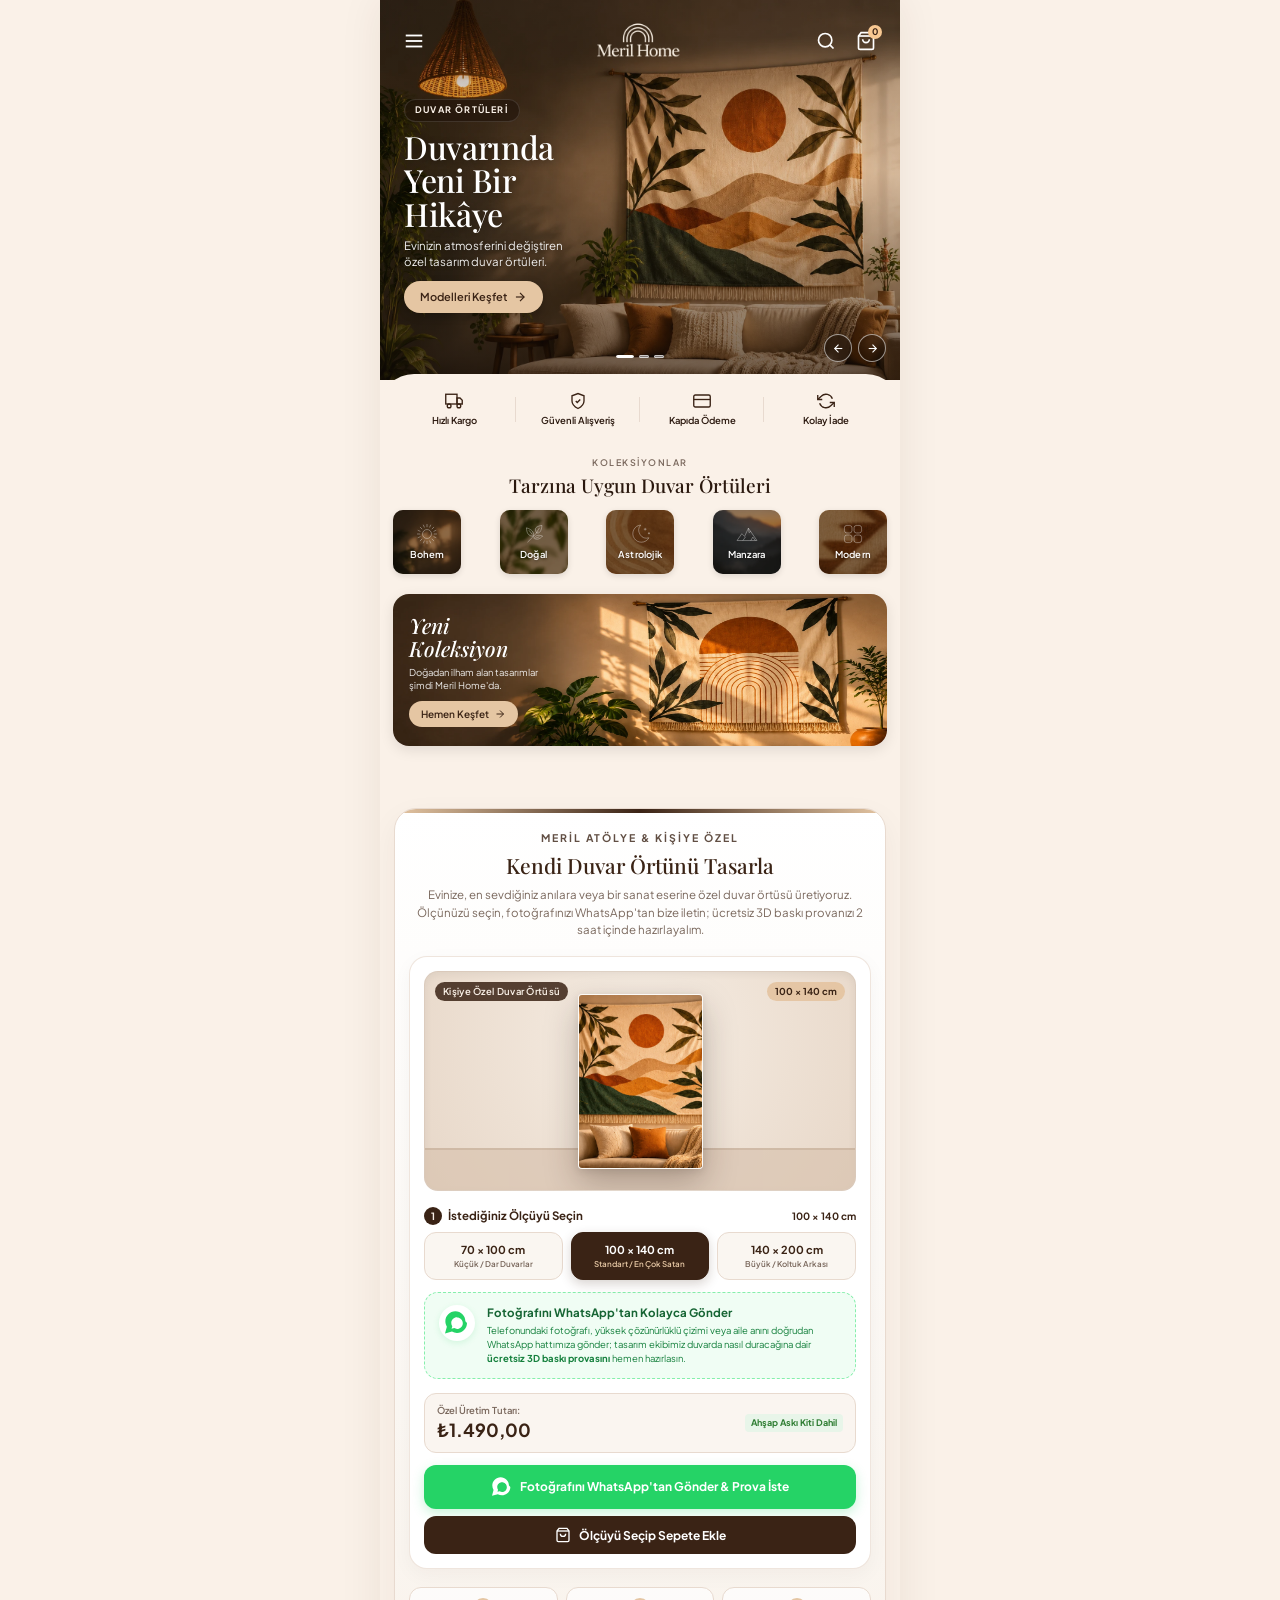
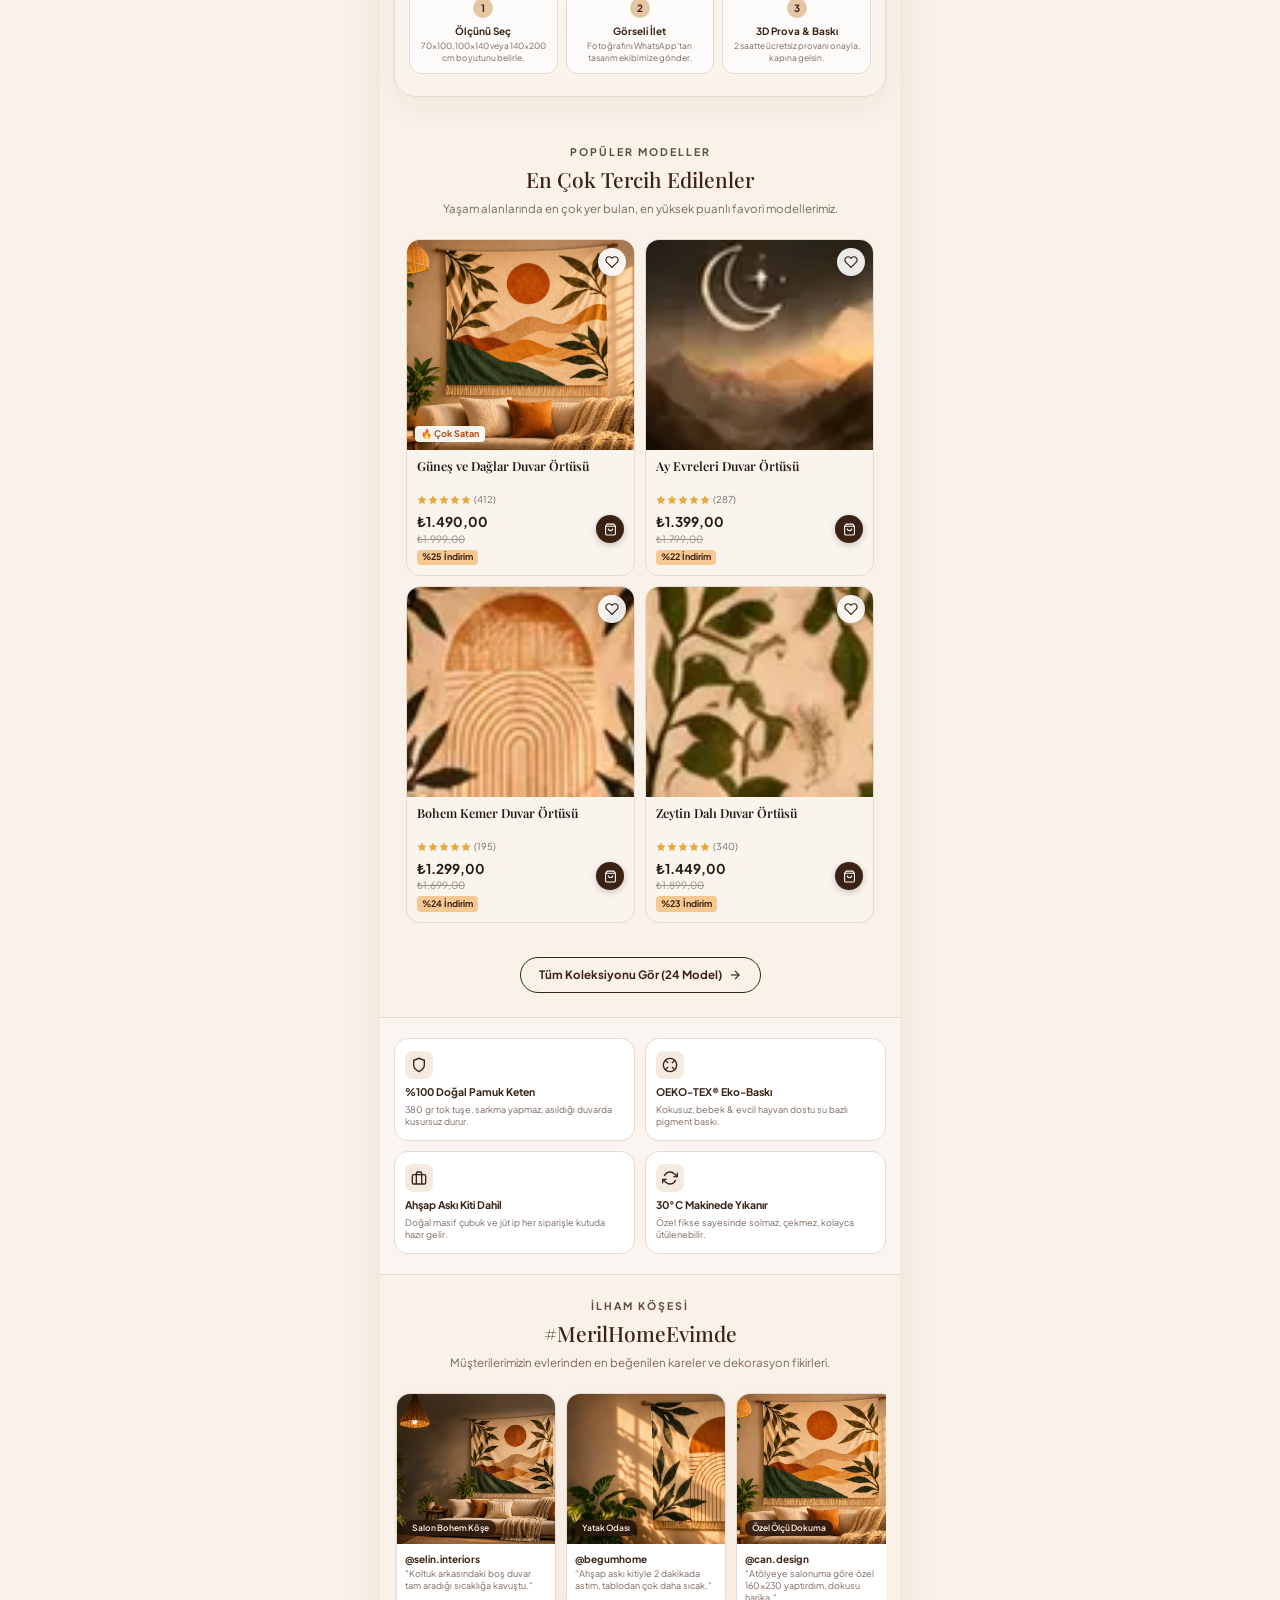
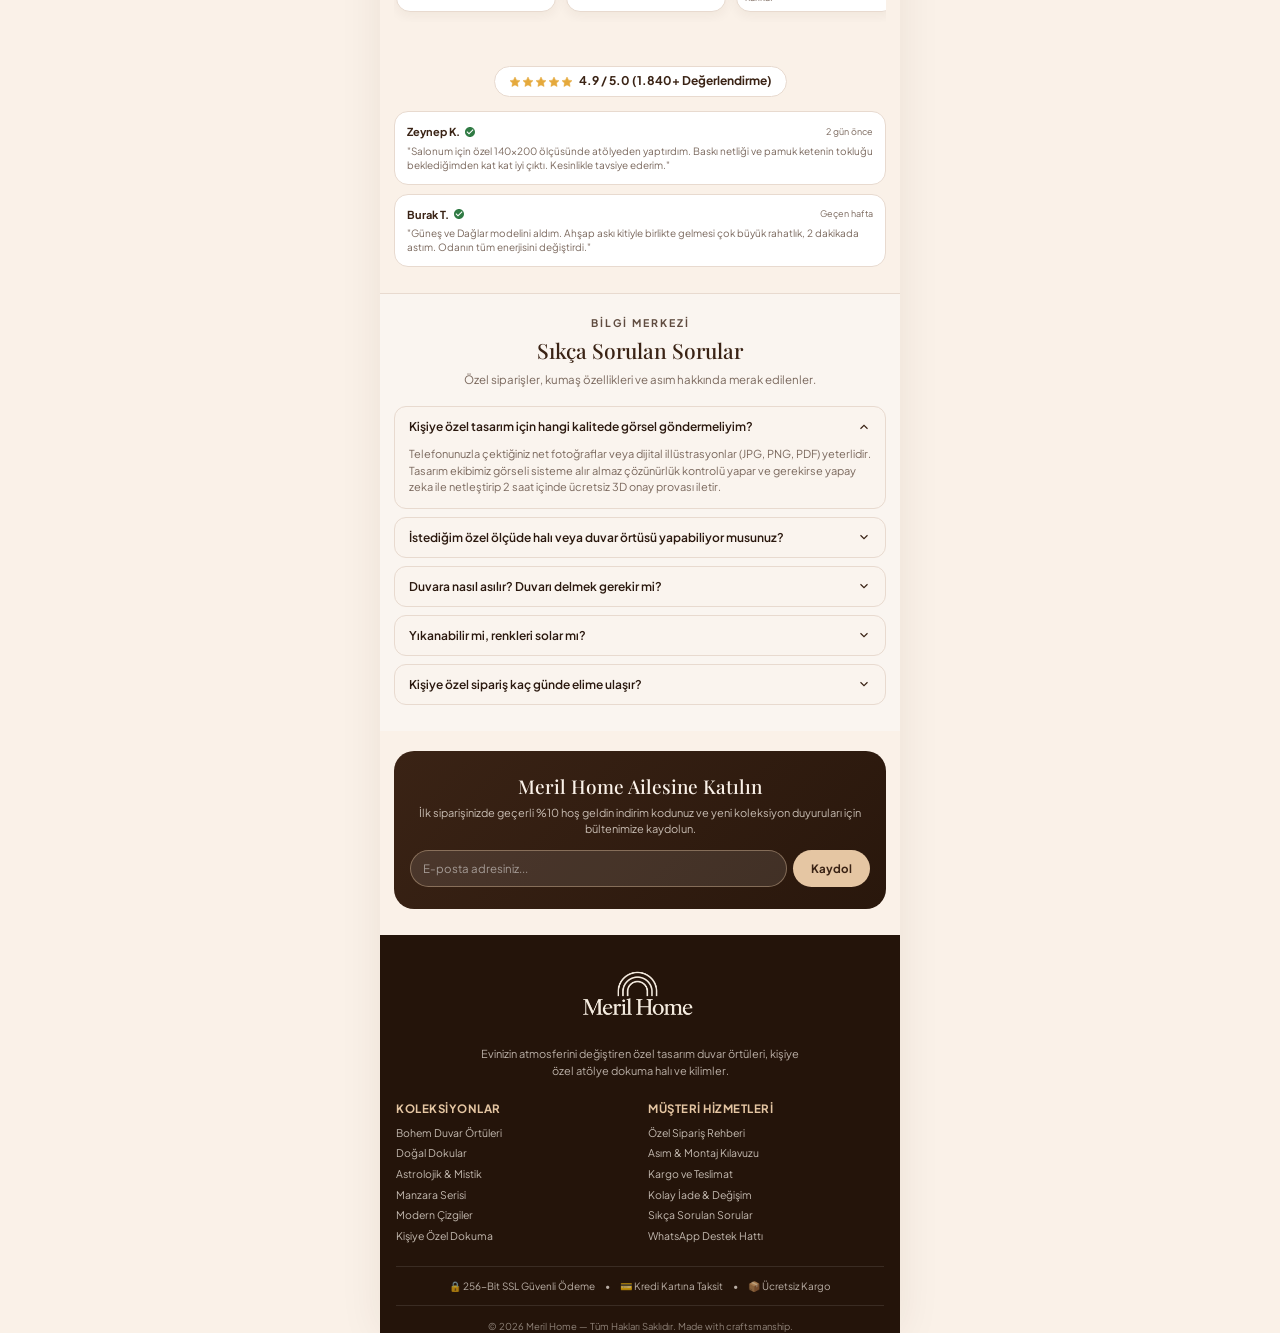
==== commit 34b2cd35: "Deploy onizlememerkezi.com with clean URLs" ====
--- a/index.html
+++ b/index.html
@@ -4,12 +4,12 @@
     <meta charset="utf-8">
     <meta name="viewport" content="width=device-width,initial-scale=1,viewport-fit=cover">
     <meta name="theme-color" content="#3A2315">
-    <title>Meril Home — Ana Sayfa (01-Ana-Sayfa)</title>
+    <title>Meril Home — Duvarında Yeni Bir Hikâye</title>
     <link rel="preconnect" href="https://fonts.googleapis.com">
     <link rel="preconnect" href="https://fonts.gstatic.com" crossorigin>
-    <link href="https://fonts.googleapis.com/css2?family=Playfair+Display:ital,wght@0,400;0,600;0,700;1,400;1,600&family=Plus+Jakarta+Sans:wght@400;500;600;700&display=swap" rel="stylesheet">
+    <link href="https://fonts.googleapis.com/css2?family=Playfair+Display:ital,wght@0,400;0,500;0,600;0,700;1,400;1,500;1,600&family=Plus+Jakarta+Sans:wght@400;500;600;700&display=swap" rel="stylesheet">
     <style>
-      /* Meril Home - Kesin Tasarım CSS */
+/* Meril Home — Kesin Tasarım CSS (Piksel Hassasiyetli OS 2.0) */
 *, *::before, *::after {
   box-sizing: border-box;
   margin: 0;
@@ -22,7 +22,7 @@
   --color-beige-button: #E5C6A3;
   --color-beige-hover: #D8B790;
   --color-cream-bg: #FAF1E8;
-  --color-card-bg: #FAF2EA;
+  --color-card-bg: #FAF5F0;
   --color-text-dark: #2A180E;
   --color-text-muted: #7A685D;
   --color-border: #E8DACF;
@@ -37,19 +37,37 @@
   font-family: var(--font-sans);
   background-color: var(--color-cream-bg);
   color: var(--color-text-dark);
-  line-height: 1.5;
+  line-height: 1.4;
   -webkit-font-smoothing: antialiased;
   -webkit-tap-highlight-color: transparent;
   overflow-x: hidden;
+  margin: 0;
+  padding: 0;
+  width: 100%;
+  min-height: 100vh;
 }
 
 .site-wrapper {
-  max-width: 480px;
+  width: 100%;
+  max-width: 520px;
   margin: 0 auto;
   position: relative;
   background-color: var(--color-cream-bg);
   min-height: 100vh;
-  box-shadow: 0 0 40px rgba(0, 0, 0, 0.08);
+  box-shadow: 0 0 40px rgba(58, 35, 21, 0.08);
+  overflow-x: hidden;
+}
+
+@media (max-width: 768px) {
+  body {
+    background-color: var(--color-cream-bg);
+  }
+  .site-wrapper {
+    max-width: 100%;
+    margin: 0;
+    box-shadow: none;
+    border-radius: 0;
+  }
 }
 
 img {
@@ -81,12 +99,66 @@
   border: 0;
 }
 
+/* Floating Preview Controls (Non-intrusive) */
+.floating-preview-toolbar {
+  position: fixed;
+  top: 12px;
+  right: 12px;
+  z-index: 999999;
+  display: flex;
+  gap: 6px;
+  background: rgba(42, 24, 14, 0.9);
+  backdrop-filter: blur(10px);
+  padding: 6px 10px;
+  border-radius: 9999px;
+  box-shadow: 0 4px 16px rgba(0,0,0,0.4);
+  border: 1px solid rgba(229, 198, 163, 0.3);
+}
+
+.floating-nav-btn {
+  padding: 5px 12px;
+  border-radius: 9999px;
+  font-size: 11px;
+  font-weight: 600;
+  color: #FAF1E8;
+  background: rgba(255, 255, 255, 0.1);
+  text-decoration: none;
+  transition: all 0.2s;
+  display: flex;
+  align-items: center;
+  gap: 4px;
+}
+
+.floating-nav-btn.active, .floating-nav-btn:hover {
+  background: var(--color-beige-button);
+  color: var(--color-espresso);
+}
+
+.floating-zip-btn {
+  background: #2F7A43;
+  color: #FFFFFF;
+}
+
+/* Reference Overlay Mode */
+.overlay-ref-img {
+  position: absolute;
+  top: 0;
+  left: 0;
+  width: 100%;
+  height: auto;
+  pointer-events: none;
+  z-index: 9999;
+  opacity: 0.5;
+  display: none;
+  mix-blend-mode: difference;
+}
+
 /* Announcement Bar */
 .announcement-bar {
   background-color: #412B1D;
   color: #FAF1E8;
-  padding: 9px 12px;
-  font-size: 11.5px;
+  padding: 8px 12px;
+  font-size: 10.5px;
   font-weight: 500;
   letter-spacing: 0.02em;
 }
@@ -95,24 +167,24 @@
   display: flex;
   align-items: center;
   justify-content: center;
-  gap: 12px;
+  gap: 8px;
 }
 
 .announcement-item {
   display: flex;
   align-items: center;
-  gap: 6px;
+  gap: 5px;
 }
 
 .announcement-item svg {
-  width: 15px;
-  height: 15px;
+  width: 14px;
+  height: 14px;
   opacity: 0.9;
 }
 
 .announcement-divider {
   opacity: 0.4;
-  font-size: 11px;
+  font-size: 10px;
 }
 
 /* Site Header */
@@ -127,24 +199,24 @@
   top: 0;
   left: 0;
   right: 0;
-  background: linear-gradient(180deg, rgba(0,0,0,0.6) 0%, rgba(0,0,0,0.2) 65%, rgba(0,0,0,0) 100%);
+  background: transparent;
   color: #FFFFFF;
-}
-
-.site-header--product,
-.site-header--cart,
-.site-header--page,
-.site-header--404 {
+  padding-top: 10px;
+}
+
+.site-header--product {
   background-color: var(--color-cream-bg);
   color: var(--color-espresso);
-  border-bottom: 1px solid rgba(232, 218, 207, 0.5);
+  padding: 6px 0;
 }
 
 .site-header-inner {
+  position: relative;
   display: flex;
   align-items: center;
   justify-content: space-between;
-  padding: 14px 18px;
+  padding: 10px 16px;
+  min-height: 62px;
 }
 
 .header-icon-btn {
@@ -152,21 +224,29 @@
   display: flex;
   align-items: center;
   justify-content: center;
-  width: 38px;
-  height: 38px;
+  width: 36px;
+  height: 36px;
   position: relative;
+  z-index: 6;
 }
 
 .header-logo-link {
+  position: absolute;
+  left: 50%;
+  top: 50%;
+  transform: translate(-50%, -50%);
   display: flex;
   align-items: center;
   justify-content: center;
+  z-index: 5;
 }
 
 .header-logo {
-  height: 38px;
+  height: 48px;
   width: auto;
+  max-width: 175px;
   object-fit: contain;
+  transition: all 0.2s ease;
 }
 
 .header-actions {
@@ -181,28 +261,26 @@
 
 .cart-count-badge {
   position: absolute;
-  top: 4px;
-  right: 4px;
+  top: 2px;
+  right: 2px;
   background-color: var(--color-discount);
   color: var(--color-espresso);
-  font-size: 10px;
+  font-size: 9px;
   font-weight: 700;
-  min-width: 16px;
-  height: 16px;
-  line-height: 16px;
+  min-width: 14px;
+  height: 14px;
+  line-height: 14px;
   text-align: center;
   border-radius: 50%;
-  padding: 0 2px;
-}
-
-/* Hero Section */
+  padding: 0 1px;
+}
+
+/* Hero Section (01-Ana-Sayfa) */
 .hero-section {
   position: relative;
-  min-height: 570px;
-  display: flex;
-  flex-direction: column;
-  justify-content: flex-end;
-  padding: 100px 22px 52px;
+  width: 100%;
+  min-height: 380px;
+  height: 380px;
   overflow: hidden;
   color: #FFFFFF;
 }
@@ -213,117 +291,99 @@
   left: 0;
   right: 0;
   bottom: 0;
-  background-size: cover;
+  background-size: 100% 100%;
+  background-repeat: no-repeat;
   background-position: center top;
   z-index: 1;
 }
 
-.hero-background::after {
-  content: '';
+.hero-content {
   position: absolute;
-  top: 0;
+  top: 96px;
+  left: 24px;
+  right: 24px;
+  z-index: 3;
+}
+
+.hero-badge {
+  display: inline-block;
+  background: rgba(30, 18, 10, 0.55);
+  backdrop-filter: blur(6px);
+  -webkit-backdrop-filter: blur(6px);
+  color: #FAF1E8;
+  font-size: 9px;
+  font-weight: 700;
+  letter-spacing: 1.2px;
+  text-transform: uppercase;
+  padding: 4px 10px;
+  border-radius: 9999px;
+  margin-bottom: 8px;
+  border: 1px solid rgba(255, 255, 255, 0.12);
+}
+
+.hero-title {
+  font-family: var(--font-serif);
+  font-size: 32px;
+  line-height: 1.05;
+  font-weight: 500;
+  letter-spacing: -0.01em;
+  color: #FFFFFF;
+  margin-bottom: 8px;
+  text-shadow: 0 2px 8px rgba(0,0,0,0.35);
+}
+
+.hero-title span {
+  display: block;
+}
+
+.hero-subtitle {
+  font-size: 11.5px;
+  line-height: 1.35;
+  color: rgba(255, 255, 255, 0.92);
+  margin-bottom: 12px;
+  font-weight: 400;
+  text-shadow: 0 1px 4px rgba(0,0,0,0.3);
+}
+
+.hero-btn {
+  display: inline-flex;
+  align-items: center;
+  gap: 6px;
+  background-color: var(--color-beige-button);
+  color: var(--color-espresso);
+  font-size: 11px;
+  font-weight: 600;
+  padding: 8px 16px;
+  border-radius: 9999px;
+  box-shadow: 0 3px 10px rgba(0, 0, 0, 0.2);
+  transition: all 0.2s ease;
+}
+
+.hero-btn svg {
+  width: 14px;
+  height: 14px;
+}
+
+.hero-bottom-controls {
+  position: absolute;
+  bottom: 22px;
   left: 0;
   right: 0;
-  bottom: 0;
-  background: linear-gradient(180deg, rgba(15, 8, 4, 0.25) 0%, rgba(15, 8, 4, 0.1) 40%, rgba(15, 8, 4, 0.55) 100%);
-}
-
-.hero-tapestry-layer {
-  position: absolute;
-  top: 4.8%;
-  right: 1.5%;
-  width: 52%;
-  height: 36%;
-  background-size: contain;
-  background-repeat: no-repeat;
-  background-position: center;
-  z-index: 2;
-  transition: opacity 0.6s cubic-bezier(0.4, 0, 0.2, 1);
-}
-
-.hero-content {
-  position: relative;
   z-index: 3;
-  margin-bottom: 24px;
-}
-
-.hero-badge {
-  display: inline-block;
-  background: rgba(30, 18, 10, 0.65);
-  backdrop-filter: blur(8px);
-  -webkit-backdrop-filter: blur(8px);
-  color: #F6EEE6;
-  font-size: 10.5px;
-  font-weight: 700;
-  letter-spacing: 1.4px;
-  text-transform: uppercase;
-  padding: 5px 13px;
-  border-radius: 9999px;
-  margin-bottom: 14px;
-  border: 1px solid rgba(255, 255, 255, 0.15);
-}
-
-.hero-title {
-  font-family: var(--font-serif);
-  font-size: 38px;
-  line-height: 1.12;
-  font-weight: 600;
-  letter-spacing: -0.02em;
-  color: #FFFFFF;
-  margin-bottom: 12px;
-  text-shadow: 0 2px 10px rgba(0,0,0,0.3);
-}
-
-.hero-title span {
-  display: block;
-}
-
-.hero-subtitle {
-  font-size: 13.5px;
-  line-height: 1.42;
-  color: rgba(255, 255, 255, 0.92);
-  margin-bottom: 20px;
-  font-weight: 400;
-  text-shadow: 0 1px 4px rgba(0,0,0,0.3);
-}
-
-.hero-btn {
-  display: inline-flex;
-  align-items: center;
-  gap: 8px;
-  background-color: var(--color-beige-button);
-  color: var(--color-espresso);
-  font-size: 13.5px;
-  font-weight: 600;
-  padding: 12px 22px;
-  border-radius: 9999px;
-  box-shadow: 0 4px 14px rgba(0, 0, 0, 0.2);
-  transition: all 0.2s ease;
-}
-
-.hero-btn:hover {
-  background-color: var(--color-beige-hover);
-  transform: translateY(-1px);
-}
-
-.hero-bottom-controls {
-  position: relative;
-  z-index: 3;
-  display: flex;
-  align-items: center;
-  justify-content: space-between;
+  display: flex;
+  align-items: center;
+  justify-content: center;
 }
 
 .hero-indicators {
   display: flex;
   align-items: center;
-  gap: 6px;
-  margin: 0 auto;
+  gap: 5px;
 }
 
 .hero-pill {
-  width: 12px;
-  height: 4px;
+  width: 10px;
+  height: 3px;
   border-radius: 2px;
   background: rgba(255, 255, 255, 0.45);
   border: 1px solid rgba(255, 255, 255, 0.6);
@@ -331,24 +391,24 @@
 }
 
 .hero-pill.active {
-  width: 22px;
+  width: 18px;
   background: #FFFFFF;
   border-color: #FFFFFF;
 }
 
 .hero-nav-arrows {
-  display: flex;
-  gap: 8px;
   position: absolute;
-  right: 0;
+  right: 14px;
   bottom: -4px;
+  display: flex;
+  gap: 6px;
 }
 
 .hero-arrow-btn {
-  width: 36px;
-  height: 36px;
+  width: 28px;
+  height: 28px;
   border-radius: 50%;
-  border: 1px solid rgba(255, 255, 255, 0.5);
+  border: 1px solid rgba(255, 255, 255, 0.55);
   background: rgba(20, 12, 6, 0.35);
   backdrop-filter: blur(4px);
   color: #FFFFFF;
@@ -358,20 +418,20 @@
   transition: all 0.2s ease;
 }
 
-.hero-arrow-btn:hover {
-  background: rgba(255, 255, 255, 0.2);
+.hero-arrow-btn svg {
+  width: 13px;
+  height: 13px;
 }
 
 /* Trust Badges Panel (Curved Sheet) */
 .trust-badges-panel {
   position: relative;
   z-index: 10;
-  margin-top: -30px;
   background-color: var(--color-cream-bg);
-  border-top-left-radius: 30px;
-  border-top-right-radius: 30px;
-  padding: 22px 14px 18px;
-  box-shadow: 0 -8px 24px rgba(0, 0, 0, 0.08);
+  border-top-left-radius: 34px;
+  border-top-right-radius: 34px;
+  padding: 18px 12px 14px;
+  margin-top: -6px;
 }
 
 .trust-badges-inner {
@@ -387,7 +447,7 @@
   align-items: center;
   text-align: center;
   position: relative;
-  padding: 0 4px;
+  padding: 0 2px;
 }
 
 .trust-badge-item:not(:last-child)::after {
@@ -402,14 +462,19 @@
 
 .trust-badge-icon {
   color: var(--color-espresso);
-  margin-bottom: 6px;
+  margin-bottom: 4px;
   display: flex;
   align-items: center;
   justify-content: center;
 }
 
+.trust-badge-icon svg {
+  width: 18px;
+  height: 18px;
+}
+
 .trust-badge-label {
-  font-size: 11px;
+  font-size: 9.5px;
   font-weight: 600;
   color: var(--color-text-dark);
   white-space: nowrap;
@@ -417,57 +482,45 @@
 
 /* Collections Section */
 .collections-section {
-  padding: 24px 16px 20px;
+  padding: 16px 13px 14px;
 }
 
 .collections-header {
   text-align: center;
-  margin-bottom: 18px;
+  margin-bottom: 12px;
 }
 
 .collections-badge-subtitle {
-  font-size: 11px;
-  letter-spacing: 2px;
+  font-size: 9px;
+  letter-spacing: 1.5px;
   text-transform: uppercase;
   font-weight: 600;
   color: var(--color-text-muted);
-  margin-bottom: 4px;
+  margin-bottom: 2px;
 }
 
 .collections-main-title {
   font-family: var(--font-serif);
-  font-size: 22px;
-  font-weight: 600;
+  font-size: 19px;
+  font-weight: 500;
   color: var(--color-text-dark);
 }
 
-.collections-scroll-container {
-  overflow-x: auto;
-  scrollbar-width: none;
-  -webkit-overflow-scrolling: touch;
-  margin: 0 -16px;
-  padding: 0 16px;
-}
-
-.collections-scroll-container::-webkit-scrollbar {
-  display: none;
-}
-
 .collections-grid {
   display: flex;
-  gap: 8px;
-  width: max-content;
+  gap: 5px;
+  justify-content: space-between;
 }
 
 .collection-card {
-  width: 82px;
-  height: 78px;
-  border-radius: 12px;
+  width: 68px;
+  height: 64px;
+  border-radius: 10px;
   background-size: cover;
   background-position: center;
-  box-shadow: 0 2px 8px rgba(0, 0, 0, 0.08);
+  box-shadow: 0 2px 6px rgba(0, 0, 0, 0.08);
+  display: block;
   transition: transform 0.2s ease;
-  display: block;
 }
 
 .collection-card:hover {
@@ -476,19 +529,19 @@
 
 /* Promo Banner Section */
 .promo-section {
-  padding: 10px 16px 40px;
+  padding: 6px 13px 30px;
 }
 
 .promo-card-wrapper {
-  border-radius: 18px;
+  border-radius: 16px;
   overflow: hidden;
-  background-size: cover;
+  background-size: 100% 100%;
   background-position: center;
-  min-height: 185px;
-  display: flex;
-  align-items: center;
-  padding: 24px 20px;
-  box-shadow: 0 6px 20px rgba(0, 0, 0, 0.1);
+  height: 152px;
+  display: flex;
+  align-items: center;
+  padding: 18px 16px;
+  box-shadow: 0 4px 14px rgba(0, 0, 0, 0.1);
   position: relative;
 }
 
@@ -501,10 +554,10 @@
 
 .promo-title {
   font-family: var(--font-serif);
-  font-size: 24px;
-  line-height: 1.15;
+  font-size: 21px;
+  line-height: 1.1;
   font-weight: 500;
-  margin-bottom: 8px;
+  margin-bottom: 6px;
 }
 
 .promo-title em {
@@ -512,43 +565,43 @@
 }
 
 .promo-desc {
-  font-size: 11px;
-  line-height: 1.4;
+  font-size: 9.5px;
+  line-height: 1.35;
   color: rgba(255, 255, 255, 0.9);
-  margin-bottom: 14px;
+  margin-bottom: 10px;
 }
 
 .promo-btn {
   display: inline-flex;
   align-items: center;
-  gap: 6px;
+  gap: 5px;
   background-color: var(--color-beige-button);
   color: var(--color-espresso);
-  font-size: 12px;
+  font-size: 10px;
   font-weight: 600;
-  padding: 8px 16px;
+  padding: 6px 12px;
   border-radius: 9999px;
-  transition: all 0.2s ease;
-}
-
-.promo-btn:hover {
-  background-color: var(--color-beige-hover);
-}
-
-/* Product Detail Section */
+}
+
+.promo-btn svg {
+  width: 12px;
+  height: 12px;
+}
+
+/* Product Detail Section (02-Mobil-Urun-Detay) */
 .product-detail-section {
-  padding: 12px 16px 110px;
+  padding: 10px 14px 90px;
 }
 
 .product-gallery-container {
-  margin-bottom: 18px;
+  margin-bottom: 14px;
 }
 
 .product-main-image-wrapper {
   position: relative;
-  border-radius: 20px;
+  border-radius: 18px;
   overflow: hidden;
-  box-shadow: 0 4px 16px rgba(0, 0, 0, 0.06);
+  box-shadow: 0 3px 12px rgba(0, 0, 0, 0.06);
   background-color: #EFE4DA;
 }
 
@@ -561,18 +614,22 @@
 
 .wishlist-btn {
   position: absolute;
-  top: 12px;
-  right: 12px;
-  width: 34px;
-  height: 34px;
+  top: 10px;
+  right: 10px;
+  width: 32px;
+  height: 32px;
   border-radius: 50%;
   background-color: #FFFFFF;
   color: var(--color-espresso);
   display: flex;
   align-items: center;
   justify-content: center;
-  box-shadow: 0 2px 8px rgba(0,0,0,0.12);
-  transition: transform 0.2s ease;
+  box-shadow: 0 2px 6px rgba(0,0,0,0.12);
+}
+
+.wishlist-btn svg {
+  width: 16px;
+  height: 16px;
 }
 
 .wishlist-btn.active svg {
@@ -584,8 +641,8 @@
   position: absolute;
   top: 50%;
   transform: translateY(-50%);
-  width: 32px;
-  height: 32px;
+  width: 28px;
+  height: 28px;
   border-radius: 50%;
   background: rgba(255, 255, 255, 0.85);
   backdrop-filter: blur(4px);
@@ -593,46 +650,51 @@
   display: flex;
   align-items: center;
   justify-content: center;
-  box-shadow: 0 2px 6px rgba(0,0,0,0.1);
-}
-
-.gallery-nav-btn.prev { left: 10px; }
-.gallery-nav-btn.next { right: 10px; }
+  box-shadow: 0 2px 4px rgba(0,0,0,0.1);
+}
+
+.gallery-nav-btn svg {
+  width: 14px;
+  height: 14px;
+}
+
+.gallery-nav-btn.prev { left: 8px; }
+.gallery-nav-btn.next { right: 8px; }
 
 .gallery-pills {
   position: absolute;
-  bottom: 12px;
+  bottom: 10px;
   left: 50%;
   transform: translateX(-50%);
   display: flex;
-  gap: 5px;
+  gap: 4px;
 }
 
 .gallery-pill {
-  width: 10px;
-  height: 3.5px;
+  width: 8px;
+  height: 3px;
   border-radius: 2px;
   background: rgba(255, 255, 255, 0.5);
   border: 1px solid rgba(255, 255, 255, 0.7);
 }
 
 .gallery-pill.active {
-  width: 18px;
+  width: 14px;
   background: #FFFFFF;
 }
 
 .product-thumbnails-row {
   display: flex;
-  gap: 8px;
-  margin-top: 10px;
+  gap: 6px;
+  margin-top: 8px;
 }
 
 .thumbnail-item {
   flex: 1;
-  border-radius: 8px;
+  border-radius: 6px;
   overflow: hidden;
   cursor: pointer;
-  border: 2px solid transparent;
+  border: 1.5px solid transparent;
   transition: all 0.2s ease;
 }
 
@@ -640,7 +702,7 @@
   width: 100%;
   height: 100%;
   object-fit: cover;
-  border-radius: 6px;
+  border-radius: 5px;
 }
 
 .thumbnail-item.active {
@@ -653,54 +715,59 @@
   display: inline-block;
   background-color: #F3E2D4;
   color: #7D4F32;
-  font-size: 11px;
+  font-size: 9.5px;
   font-weight: 600;
-  padding: 3px 10px;
+  padding: 3px 9px;
   border-radius: 9999px;
-  margin-bottom: 8px;
+  margin-bottom: 6px;
 }
 
 .product-title {
   font-family: var(--font-serif);
-  font-size: 23px;
-  font-weight: 600;
+  font-size: 20px;
+  font-weight: 500;
   line-height: 1.25;
   color: var(--color-text-dark);
-  margin-bottom: 8px;
+  margin-bottom: 6px;
 }
 
 .product-rating-row {
   display: flex;
   align-items: center;
-  gap: 6px;
-  margin-bottom: 14px;
+  gap: 5px;
+  margin-bottom: 10px;
 }
 
 .rating-stars {
   display: flex;
-  gap: 2px;
+  gap: 1px;
+}
+
+.rating-stars svg {
+  width: 12px;
+  height: 12px;
 }
 
 .rating-count {
-  font-size: 12px;
+  font-size: 11px;
   color: var(--color-text-muted);
 }
 
 .product-price-row {
   display: flex;
   align-items: center;
-  gap: 10px;
-  margin-bottom: 16px;
+  gap: 8px;
+  margin-bottom: 12px;
 }
 
 .price-current {
-  font-size: 22px;
+  font-size: 20px;
   font-weight: 700;
   color: var(--color-text-dark);
 }
 
 .price-old {
-  font-size: 14px;
+  font-size: 13px;
   color: #9E8D82;
   text-decoration: line-through;
 }
@@ -708,10 +775,10 @@
 .price-discount-badge {
   background-color: var(--color-discount);
   color: var(--color-espresso);
-  font-size: 11.5px;
+  font-size: 10px;
   font-weight: 700;
-  padding: 3px 8px;
-  border-radius: 6px;
+  padding: 2px 7px;
+  border-radius: 5px;
 }
 
 /* Feature 3-Col Box */
@@ -721,27 +788,28 @@
   justify-content: space-between;
   background-color: #FAF4EE;
   border: 1px solid var(--color-border);
-  border-radius: 12px;
-  padding: 12px 8px;
-  margin-bottom: 20px;
+  border-radius: 10px;
+  padding: 10px 6px;
+  margin-bottom: 16px;
 }
 
 .feature-col {
   flex: 1;
   display: flex;
   align-items: center;
-  gap: 6px;
-  padding: 0 4px;
-}
-
-.feature-icon {
+  gap: 5px;
+  padding: 0 3px;
+}
+
+.feature-icon svg {
+  width: 16px;
+  height: 16px;
   color: var(--color-espresso);
-  flex-shrink: 0;
 }
 
 .feature-text strong {
   display: block;
-  font-size: 11px;
+  font-size: 9.5px;
   font-weight: 700;
   color: var(--color-text-dark);
   line-height: 1.2;
@@ -749,39 +817,39 @@
 
 .feature-text span {
   display: block;
-  font-size: 9.5px;
+  font-size: 8.5px;
   color: var(--color-text-muted);
   line-height: 1.2;
 }
 
 .feature-divider {
   width: 1px;
-  height: 28px;
+  height: 24px;
   background-color: var(--color-border);
 }
 
 /* Variants Selection */
 .product-variants-wrapper {
-  margin-bottom: 18px;
+  margin-bottom: 14px;
 }
 
 .variants-label {
-  font-size: 13px;
+  font-size: 11.5px;
   font-weight: 600;
   color: var(--color-text-dark);
-  margin-bottom: 8px;
+  margin-bottom: 6px;
 }
 
 .variants-options {
   display: flex;
-  gap: 8px;
+  gap: 6px;
 }
 
 .variant-chip {
   flex: 1;
-  padding: 10px 6px;
+  padding: 8px 4px;
   border-radius: 9999px;
-  font-size: 12px;
+  font-size: 10.5px;
   font-weight: 600;
   text-align: center;
   border: 1px solid var(--color-border);
@@ -799,53 +867,58 @@
 /* ATC Row */
 .product-atc-row {
   display: flex;
-  gap: 10px;
-  margin-bottom: 24px;
+  gap: 8px;
+  margin-bottom: 18px;
 }
 
 .quantity-selector {
   display: flex;
   align-items: center;
   justify-content: space-between;
-  width: 105px;
-  height: 48px;
+  width: 90px;
+  height: 42px;
   background-color: #FAF4EE;
   border: 1px solid var(--color-border);
   border-radius: 9999px;
-  padding: 0 8px;
+  padding: 0 6px;
 }
 
 .qty-btn {
-  width: 30px;
-  height: 30px;
+  width: 26px;
+  height: 26px;
   display: flex;
   align-items: center;
   justify-content: center;
-  font-size: 16px;
+  font-size: 15px;
   font-weight: 600;
   color: var(--color-text-dark);
 }
 
 .qty-val {
-  font-size: 14px;
+  font-size: 12px;
   font-weight: 600;
   color: var(--color-text-dark);
 }
 
 .btn-add-to-cart {
   flex: 1;
-  height: 48px;
+  height: 42px;
   background-color: var(--color-espresso);
   color: #FFFFFF;
   border-radius: 9999px;
   display: flex;
   align-items: center;
   justify-content: center;
-  gap: 8px;
-  font-size: 14px;
+  gap: 6px;
+  font-size: 12.5px;
   font-weight: 600;
-  box-shadow: 0 4px 12px rgba(58, 35, 21, 0.25);
+  box-shadow: 0 3px 10px rgba(58, 35, 21, 0.25);
   transition: background-color 0.2s ease;
+}
+
+.btn-add-to-cart svg {
+  width: 17px;
+  height: 17px;
 }
 
 .btn-add-to-cart:hover {
@@ -866,24 +939,28 @@
   display: flex;
   align-items: center;
   justify-content: space-between;
-  padding: 14px 0;
+  padding: 12px 0;
   color: var(--color-text-dark);
-  font-size: 13.5px;
+  font-size: 12px;
   font-weight: 600;
 }
 
 .accordion-header-left {
   display: flex;
   align-items: center;
-  gap: 10px;
+  gap: 8px;
 }
 
 .accordion-header-left svg {
   color: var(--color-espresso);
+  width: 15px;
+  height: 15px;
 }
 
 .accordion-header svg:last-child {
   transition: transform 0.25s ease;
+  width: 14px;
+  height: 14px;
 }
 
 .accordion-item.active .accordion-header svg:last-child {
@@ -891,9 +968,9 @@
 }
 
 .accordion-body {
-  padding: 0 0 14px 28px;
-  font-size: 12.5px;
-  line-height: 1.5;
+  padding: 0 0 12px 24px;
+  font-size: 11px;
+  line-height: 1.45;
   color: var(--color-text-muted);
 }
 
@@ -904,44 +981,59 @@
   left: 50%;
   transform: translateX(-50%);
   width: 100%;
-  max-width: 480px;
-  background-color: var(--color-cream-bg);
-  border-top: 1px solid var(--color-border);
-  padding: 10px 14px calc(10px + var(--safe-bottom));
-  z-index: 50;
-  box-shadow: 0 -4px 16px rgba(0, 0, 0, 0.08);
+  max-width: 520px;
+  background: rgba(255, 255, 255, 0.96);
+  backdrop-filter: blur(16px);
+  -webkit-backdrop-filter: blur(16px);
+  border-top-left-radius: 24px;
+  border-top-right-radius: 24px;
+  border-top: 1.5px solid rgba(232, 218, 207, 0.9);
+  padding: 12px 16px calc(12px + var(--safe-bottom));
+  z-index: 100;
+  box-shadow: 0 -8px 28px rgba(58, 35, 21, 0.12);
+  transition: all 0.3s ease;
+}
+
+@media (max-width: 768px) {
+  .sticky-purchase-bar {
+    max-width: 100%;
+    left: 0;
+    transform: none;
+    border-radius: 24px 24px 0 0;
+  }
 }
 
 .sticky-bar-inner {
   display: flex;
   align-items: center;
   justify-content: space-between;
-  gap: 10px;
+  gap: 8px;
 }
 
 .sticky-product-info {
   display: flex;
   align-items: center;
-  gap: 8px;
+  gap: 6px;
 }
 
 .sticky-thumb {
-  width: 40px;
-  height: 40px;
-  border-radius: 6px;
+  width: 44px;
+  height: 44px;
+  border-radius: 10px;
   object-fit: cover;
-  border: 1px solid var(--color-border);
+  border: 1.5px solid var(--color-border);
+  box-shadow: 0 2px 6px rgba(0,0,0,0.08);
 }
 
 .sticky-title {
-  font-size: 11px;
+  font-size: 10px;
   font-weight: 700;
   color: var(--color-text-dark);
   line-height: 1.2;
 }
 
 .sticky-subtitle {
-  font-size: 10px;
+  font-size: 9px;
   color: var(--color-text-muted);
   line-height: 1.2;
 }
@@ -951,13 +1043,13 @@
 }
 
 .sticky-current-price {
-  font-size: 14px;
+  font-size: 12.5px;
   font-weight: 700;
   color: var(--color-text-dark);
 }
 
 .sticky-old-price {
-  font-size: 10.5px;
+  font-size: 9.5px;
   color: #9E8D82;
   text-decoration: line-through;
 }
@@ -965,14 +1057,25 @@
 .btn-sticky-atc {
   background-color: var(--color-espresso);
   color: #FFFFFF;
-  padding: 10px 16px;
+  padding: 11px 18px;
   border-radius: 9999px;
-  font-size: 12.5px;
-  font-weight: 600;
+  font-size: 12px;
+  font-weight: 700;
   display: flex;
   align-items: center;
   gap: 6px;
-  box-shadow: 0 2px 8px rgba(58, 35, 21, 0.2);
+  box-shadow: 0 4px 14px rgba(58, 35, 21, 0.25);
+  transition: all 0.2s ease;
+}
+
+.btn-sticky-atc:hover {
+  background-color: var(--color-espresso-hover);
+  transform: translateY(-1px);
+}
+
+.btn-sticky-atc svg {
+  width: 14px;
+  height: 14px;
 }
 
 /* Drawers */
@@ -982,7 +1085,7 @@
   left: 0;
   right: 0;
   bottom: 0;
-  z-index: 999;
+  z-index: 9999;
   visibility: hidden;
   opacity: 0;
   transition: opacity 0.3s ease, visibility 0.3s ease;
@@ -999,8 +1102,8 @@
   left: 0;
   right: 0;
   bottom: 0;
-  background: rgba(0, 0, 0, 0.5);
-  backdrop-filter: blur(2px);
+  background: rgba(0, 0, 0, 0.6);
+  backdrop-filter: blur(3px);
 }
 
 .mobile-drawer-content {
@@ -1009,7 +1112,7 @@
   left: 0;
   bottom: 0;
   width: 80%;
-  max-width: 320px;
+  max-width: 300px;
   background-color: var(--color-cream-bg);
   padding: 20px;
   transform: translateX(-100%);
@@ -1022,7 +1125,7 @@
   right: 0;
   bottom: 0;
   width: 85%;
-  max-width: 360px;
+  max-width: 340px;
   background-color: var(--color-cream-bg);
   padding: 20px;
   display: flex;
@@ -1040,19 +1143,19 @@
   display: flex;
   align-items: center;
   justify-content: space-between;
-  padding-bottom: 16px;
+  padding-bottom: 14px;
   border-bottom: 1px solid var(--color-border);
-  margin-bottom: 16px;
+  margin-bottom: 14px;
 }
 
 .mobile-drawer-title, .cart-drawer-title {
   font-weight: 700;
-  font-size: 16px;
+  font-size: 15px;
   color: var(--color-text-dark);
 }
 
 .mobile-drawer-close, .cart-drawer-close {
-  font-size: 24px;
+  font-size: 22px;
   color: var(--color-text-dark);
   line-height: 1;
 }
@@ -1060,14 +1163,14 @@
 .mobile-nav-links {
   display: flex;
   flex-direction: column;
-  gap: 12px;
+  gap: 10px;
 }
 
 .nav-item {
-  font-size: 15px;
+  font-size: 14px;
   font-weight: 500;
   color: var(--color-text-dark);
-  padding: 8px 0;
+  padding: 6px 0;
   border-bottom: 1px solid rgba(232, 218, 207, 0.3);
 }
 
@@ -1083,73 +1186,73 @@
 
 .cart-item {
   display: flex;
-  gap: 12px;
-  padding: 12px 0;
+  gap: 10px;
+  padding: 10px 0;
   border-bottom: 1px solid var(--color-border);
 }
 
 .cart-item-img {
-  width: 60px;
-  height: 60px;
-  border-radius: 8px;
+  width: 52px;
+  height: 52px;
+  border-radius: 6px;
   object-fit: cover;
 }
 
 .cart-item-title {
-  font-size: 13px;
+  font-size: 12px;
   font-weight: 700;
   color: var(--color-text-dark);
 }
 
 .cart-item-variant {
-  font-size: 11.5px;
+  font-size: 10.5px;
   color: var(--color-text-muted);
   margin: 2px 0;
 }
 
 .cart-item-price {
-  font-size: 13px;
+  font-size: 12px;
   font-weight: 700;
   color: var(--color-espresso);
 }
 
 .cart-item-old-price {
-  font-size: 11px;
+  font-size: 10px;
   color: #9E8D82;
   text-decoration: line-through;
   margin-left: 4px;
 }
 
 .cart-drawer-footer {
-  padding-top: 16px;
+  padding-top: 14px;
   border-top: 1px solid var(--color-border);
 }
 
 .cart-drawer-subtotal {
   display: flex;
   justify-content: space-between;
-  font-size: 15px;
+  font-size: 14px;
   font-weight: 700;
   color: var(--color-text-dark);
-  margin-bottom: 8px;
+  margin-bottom: 6px;
 }
 
 .cart-free-shipping-note {
-  font-size: 11.5px;
+  font-size: 10.5px;
   color: #2F7A43;
-  margin-bottom: 12px;
+  margin-bottom: 10px;
   font-weight: 500;
 }
 
 .btn-checkout {
   display: block;
   width: 100%;
-  padding: 13px;
+  padding: 12px;
   background-color: var(--color-espresso);
   color: #FFFFFF;
   text-align: center;
   border-radius: 9999px;
-  font-size: 14px;
+  font-size: 13px;
   font-weight: 600;
 }
 
@@ -1157,181 +1260,2056 @@
 .site-footer {
   background-color: #F3E7DC;
   border-top: 1px solid var(--color-border);
-  padding: 30px 20px 80px;
+  padding: 24px 16px 70px;
   text-align: center;
 }
 
 .footer-logo {
-  margin: 0 auto 10px;
+  margin: 0 auto 8px;
 }
 
 .footer-desc {
-  font-size: 12px;
-  color: var(--color-text-muted);
-  margin-bottom: 16px;
-}
-
-.footer-bottom {
   font-size: 11px;
   color: var(--color-text-muted);
-}
-
-      
-.preview-toolbar {
-  position: fixed;
+  margin-bottom: 12px;
+}
+
+.footer-bottom {
+  font-size: 10px;
+  color: var(--color-text-muted);
+}
+
+/* Category Page Styles */
+.category-page-container {
+  padding-bottom: 30px;
+}
+
+.category-hero-wrapper {
+  padding: 8px 12px 10px;
+}
+
+.category-hero-card {
+  border-radius: 14px;
+  overflow: hidden;
+  background-size: cover;
+  background-position: center right;
+  min-height: 145px;
+  display: flex;
+  align-items: center;
+  padding: 18px 16px;
+  position: relative;
+  box-shadow: 0 4px 14px rgba(0, 0, 0, 0.08);
+}
+
+.category-hero-card::before {
+  content: '';
+  position: absolute;
+  top: 0; left: 0; right: 0; bottom: 0;
+  background: linear-gradient(90deg, rgba(25, 14, 8, 0.85) 0%, rgba(25, 14, 8, 0.6) 55%, rgba(25, 14, 8, 0.1) 100%);
+  z-index: 1;
+}
+
+.category-hero-text {
+  position: relative;
+  z-index: 2;
+  color: #FFFFFF;
+  max-width: 65%;
+}
+
+.category-hero-eyebrow {
+  display: block;
+  font-size: 8.5px;
+  letter-spacing: 1.5px;
+  font-weight: 600;
+  color: #E5C6A3;
+  margin-bottom: 2px;
+}
+
+.category-hero-title {
+  font-family: var(--font-serif);
+  font-size: 23px;
+  line-height: 1.15;
+  font-weight: 500;
+  margin-bottom: 4px;
+  color: #FFFFFF;
+}
+
+.category-hero-desc {
+  font-size: 10px;
+  line-height: 1.35;
+  color: rgba(255, 255, 255, 0.88);
+}
+
+/* Breadcrumbs */
+.category-breadcrumbs {
+  display: flex;
+  align-items: center;
+  gap: 6px;
+  padding: 8px 14px 4px;
+  font-size: 11px;
+  color: var(--color-text-muted);
+}
+
+.breadcrumb-home {
+  display: flex;
+  align-items: center;
+  gap: 4px;
+  color: var(--color-text-muted);
+}
+
+.breadcrumb-home:hover {
+  color: var(--color-espresso);
+}
+
+.breadcrumb-sep {
+  opacity: 0.5;
+  font-size: 9px;
+}
+
+.breadcrumb-current {
+  color: var(--color-text-dark);
+  font-weight: 600;
+}
+
+/* Filter & Sort Row */
+.category-controls-row {
+  display: flex;
+  align-items: center;
+  justify-content: space-between;
+  padding: 8px 14px 10px;
+  gap: 10px;
+}
+
+.btn-filter-toggle {
+  display: inline-flex;
+  align-items: center;
+  gap: 6px;
+  background-color: #FAF4EE;
+  border: 1px solid var(--color-border);
+  border-radius: 9999px;
+  padding: 8px 14px;
+  font-size: 11.5px;
+  font-weight: 600;
+  color: var(--color-text-dark);
+}
+
+.category-divider {
+  width: 1px;
+  height: 24px;
+  background-color: var(--color-border);
+}
+
+.sort-dropdown-wrapper {
+  position: relative;
+  display: inline-flex;
+  align-items: center;
+}
+
+.sort-select {
+  appearance: none;
+  background-color: #FAF4EE;
+  border: 1px solid var(--color-border);
+  border-radius: 9999px;
+  padding: 8px 28px 8px 14px;
+  font-size: 11.5px;
+  font-weight: 600;
+  color: var(--color-text-dark);
+  cursor: pointer;
+  outline: none;
+}
+
+.sort-arrow {
+  position: absolute;
+  right: 12px;
+  pointer-events: none;
+  color: var(--color-text-dark);
+}
+
+/* Subcategory Pills Row */
+.subcategory-pills-row {
+  display: flex;
+  align-items: center;
+  gap: 10px;
+  padding: 4px 14px 14px;
+  overflow-x: auto;
+  scrollbar-width: none;
+  -webkit-overflow-scrolling: touch;
+}
+
+.subcategory-pills-row::-webkit-scrollbar {
+  display: none;
+}
+
+.subcat-pill {
+  display: flex;
+  flex-direction: column;
+  align-items: center;
+  gap: 4px;
+  flex-shrink: 0;
+  cursor: pointer;
+}
+
+.subcat-pill span {
+  font-size: 10.5px;
+  font-weight: 600;
+  color: var(--color-text-dark);
+}
+
+.subcat-thumb-box, .subcat-icon-circle {
+  width: 50px;
+  height: 50px;
+  border-radius: 12px;
+  display: flex;
+  align-items: center;
+  justify-content: center;
+  background-color: #F2E4D8;
+  border: 1.5px solid transparent;
+  transition: all 0.2s;
+  overflow: hidden;
+}
+
+.subcat-thumb-box img {
+  width: 100%;
+  height: 100%;
+  object-fit: cover;
+}
+
+.subcat-pill.active .subcat-thumb-box,
+.subcat-pill.active .subcat-icon-circle {
+  border-color: var(--color-espresso);
+  box-shadow: 0 0 0 2px var(--color-espresso), 0 0 0 3px #FAF1E8;
+}
+
+.subcat-icon-circle svg {
+  color: var(--color-espresso);
+}
+
+/* 2-Column Product Grid */
+.products-grid-2col {
+  display: grid;
+  grid-template-columns: 1fr 1fr;
+  gap: 10px;
+  padding: 4px 12px 20px;
+}
+
+.product-grid-card {
+  background-color: #FAF4EE;
+  border-radius: 14px;
+  overflow: hidden;
+  border: 1px solid var(--color-border);
+  display: flex;
+  flex-direction: column;
+  transition: transform 0.2s;
+}
+
+.product-grid-card:hover {
+  transform: translateY(-2px);
+}
+
+.product-card-media {
+  position: relative;
+  aspect-ratio: 1.08;
+  overflow: hidden;
+  background-color: #EBDED4;
+}
+
+.product-card-media img {
+  width: 100%;
+  height: 100%;
+  object-fit: cover;
+  transition: transform 0.3s;
+}
+
+.product-grid-card:hover .product-card-media img {
+  transform: scale(1.03);
+}
+
+.card-wishlist-btn {
+  position: absolute;
+  top: 8px;
+  right: 8px;
+  width: 28px;
+  height: 28px;
+  border-radius: 50%;
+  background: rgba(255, 255, 255, 0.9);
+  display: flex;
+  align-items: center;
+  justify-content: center;
+  color: var(--color-espresso);
+  box-shadow: 0 2px 6px rgba(0,0,0,0.1);
+}
+
+.card-wishlist-btn svg {
+  width: 14px;
+  height: 14px;
+}
+
+.card-wishlist-btn.active svg {
+  fill: #D60000;
+  stroke: #D60000;
+}
+
+.card-badge-badge {
+  position: absolute;
+  bottom: 8px;
+  left: 8px;
+  font-size: 9px;
+  font-weight: 700;
+  padding: 2px 6px;
+  border-radius: 4px;
+  background: rgba(255, 255, 255, 0.92);
+  color: #B8470E;
+  box-shadow: 0 1px 4px rgba(0,0,0,0.12);
+}
+
+.product-card-details {
+  padding: 8px 10px 10px;
+  display: flex;
+  flex-direction: column;
+  flex: 1;
+}
+
+.product-card-title {
+  font-family: var(--font-serif);
+  font-size: 12.5px;
+  font-weight: 600;
+  line-height: 1.25;
+  color: var(--color-text-dark);
+  margin-bottom: 4px;
+  min-height: 31px;
+}
+
+.product-card-rating {
+  display: flex;
+  align-items: center;
+  gap: 3px;
+  margin-bottom: 6px;
+}
+
+.product-card-rating .rating-stars svg {
+  width: 10px;
+  height: 10px;
+}
+
+.rating-num {
+  font-size: 9.5px;
+  color: var(--color-text-muted);
+}
+
+.product-card-price-row {
+  display: flex;
+  align-items: center;
+  justify-content: space-between;
+  margin-top: auto;
+  margin-bottom: 4px;
+}
+
+.product-card-price-row .price-current {
+  font-size: 13.5px;
+  font-weight: 700;
+  color: var(--color-text-dark);
+}
+
+.product-card-price-row .price-old {
+  font-size: 10px;
+  color: #9E8D82;
+  text-decoration: line-through;
+}
+
+.card-quick-add-btn {
+  width: 28px;
+  height: 28px;
+  border-radius: 50%;
+  background-color: var(--color-espresso);
+  color: #FFFFFF;
+  display: flex;
+  align-items: center;
+  justify-content: center;
+  box-shadow: 0 2px 6px rgba(58, 35, 21, 0.25);
+  transition: transform 0.15s, background-color 0.15s;
+}
+
+.card-quick-add-btn:active {
+  transform: scale(0.92);
+}
+
+.card-quick-add-btn svg {
+  width: 13px;
+  height: 13px;
+}
+
+.product-card-discount-tag {
+  align-self: flex-start;
+  background-color: var(--color-discount);
+  color: var(--color-espresso);
+  font-size: 9px;
+  font-weight: 700;
+  padding: 1.5px 5px;
+  border-radius: 4px;
+}
+
+/* Sections Shared Headers */
+.section-header-wrap {
+  text-align: center;
+  margin-bottom: 14px;
+}
+
+.section-eyebrow {
+  display: block;
+  font-size: 9px;
+  letter-spacing: 1.6px;
+  text-transform: uppercase;
+  font-weight: 600;
+  color: var(--color-text-muted);
+  margin-bottom: 2px;
+}
+
+.section-main-title {
+  font-family: var(--font-serif);
+  font-size: 20px;
+  font-weight: 500;
+  color: var(--color-text-dark);
+}
+
+/* Related Products Section */
+.related-products-section {
+  padding: 24px 12px 16px;
+  border-top: 1px solid var(--color-border);
+}
+
+.related-products-scroll {
+  overflow-x: auto;
+  scrollbar-width: none;
+  -webkit-overflow-scrolling: touch;
+  margin: 0 -12px;
+  padding: 0 12px;
+}
+
+.related-products-scroll::-webkit-scrollbar {
+  display: none;
+}
+
+.related-products-grid {
+  display: flex;
+  gap: 10px;
+  width: max-content;
+}
+
+.related-card {
+  width: 140px;
+  background-color: #FAF4EE;
+  border-radius: 12px;
+  overflow: hidden;
+  border: 1px solid var(--color-border);
+}
+
+.related-card-img-wrap {
+  display: block;
+  aspect-ratio: 1;
+  background-color: #EBDED4;
+}
+
+.related-card-img-wrap img {
+  width: 100%;
+  height: 100%;
+  object-fit: cover;
+}
+
+.related-card-body {
+  padding: 8px;
+}
+
+.related-title {
+  font-family: var(--font-serif);
+  font-size: 11.5px;
+  font-weight: 600;
+  color: var(--color-text-dark);
+  margin-bottom: 4px;
+  line-height: 1.25;
+  min-height: 28px;
+}
+
+.related-price {
+  font-size: 12px;
+  font-weight: 700;
+  color: var(--color-text-dark);
+  margin-bottom: 6px;
+}
+
+.related-old-price {
+  font-size: 9.5px;
+  color: #9E8D82;
+  text-decoration: line-through;
+  margin-left: 2px;
+}
+
+.btn-related-add {
+  display: block;
+  width: 100%;
+  padding: 6px 0;
+  background-color: var(--color-espresso);
+  color: #FFFFFF;
+  border-radius: 9999px;
+  font-size: 10.5px;
+  font-weight: 600;
+  text-align: center;
+}
+
+/* Customer Reviews Section */
+.customer-reviews-section {
+  padding: 24px 14px 20px;
+  border-top: 1px solid var(--color-border);
+}
+
+.reviews-summary-card {
+  display: flex;
+  align-items: center;
+  justify-content: space-between;
+  background-color: #FAF4EE;
+  border: 1px solid var(--color-border);
+  border-radius: 14px;
+  padding: 14px;
+  margin-bottom: 16px;
+  gap: 12px;
+}
+
+.reviews-big-score {
+  text-align: center;
+  min-width: 90px;
+}
+
+.score-number {
+  font-size: 32px;
+  font-weight: 700;
+  line-height: 1;
+  color: var(--color-text-dark);
+}
+
+.score-stars {
+  display: flex;
+  justify-content: center;
+  gap: 2px;
+  margin: 4px 0 2px;
+}
+
+.score-stars svg {
+  width: 12px;
+  height: 12px;
+}
+
+.score-total {
+  font-size: 9.5px;
+  color: var(--color-text-muted);
+}
+
+.reviews-progress-col {
+  flex: 1;
+  display: flex;
+  flex-direction: column;
+  gap: 4px;
+}
+
+.progress-row {
+  display: flex;
+  align-items: center;
+  gap: 6px;
+  font-size: 9.5px;
+  color: var(--color-text-muted);
+}
+
+.progress-bar {
+  flex: 1;
+  height: 5px;
+  background-color: #EBDED4;
+  border-radius: 9999px;
+  overflow: hidden;
+}
+
+.progress-fill {
+  height: 100%;
+  background-color: #E5A93C;
+  border-radius: 9999px;
+}
+
+.customer-reviews-list {
+  display: flex;
+  flex-direction: column;
+  gap: 10px;
+}
+
+.review-card {
+  background-color: #FAF4EE;
+  border: 1px solid var(--color-border);
+  border-radius: 12px;
+  padding: 12px;
+}
+
+.review-card-header {
+  display: flex;
+  align-items: flex-start;
+  justify-content: space-between;
+  margin-bottom: 8px;
+}
+
+.review-author-info {
+  display: flex;
+  align-items: center;
+  gap: 8px;
+}
+
+.review-avatar {
+  width: 28px;
+  height: 28px;
+  border-radius: 50%;
+  background-color: var(--color-espresso);
+  color: #FFFFFF;
+  display: flex;
+  align-items: center;
+  justify-content: center;
+  font-size: 12px;
+  font-weight: 700;
+}
+
+.review-author-name {
+  font-size: 11.5px;
+  font-weight: 700;
+  color: var(--color-text-dark);
+  line-height: 1.2;
+}
+
+.verified-badge {
+  font-size: 9px;
+  font-weight: 600;
+  color: #2F7A43;
+  margin-left: 4px;
+}
+
+.review-stars {
+  display: flex;
+  gap: 1.5px;
+  margin-top: 2px;
+}
+
+.review-stars svg {
+  width: 10px;
+  height: 10px;
+}
+
+.review-date {
+  font-size: 9.5px;
+  color: var(--color-text-muted);
+}
+
+.review-text {
+  font-size: 11px;
+  line-height: 1.45;
+  color: #4A3A30;
+  margin-bottom: 6px;
+}
+
+.review-product-tag {
+  display: inline-block;
+  font-size: 9px;
+  color: var(--color-text-muted);
+  background: #EFE4DA;
+  padding: 2px 6px;
+  border-radius: 4px;
+}
+
+/* FAQ Section */
+.faq-section {
+  padding: 24px 14px 20px;
+  border-top: 1px solid var(--color-border);
+}
+
+.faq-accordion-list {
+  display: flex;
+  flex-direction: column;
+  gap: 8px;
+}
+
+.faq-item {
+  background-color: #FAF4EE;
+  border: 1px solid var(--color-border);
+  border-radius: 12px;
+  overflow: hidden;
+}
+
+.faq-question-btn {
+  width: 100%;
+  display: flex;
+  align-items: center;
+  justify-content: space-between;
+  padding: 12px 14px;
+  font-size: 12px;
+  font-weight: 600;
+  color: var(--color-text-dark);
+  text-align: left;
+  gap: 10px;
+}
+
+.faq-question-btn svg {
+  flex-shrink: 0;
+  width: 14px;
+  height: 14px;
+  color: var(--color-espresso);
+  transition: transform 0.25s ease;
+}
+
+.faq-item.active .faq-question-btn svg {
+  transform: rotate(180deg);
+}
+
+.faq-answer {
+  padding: 0 14px 12px;
+  font-size: 11px;
+  line-height: 1.5;
+  color: var(--color-text-muted);
+}
+
+/* Collection Card Styling for WebP + SVG Icons */
+.collection-card {
+  width: 68px;
+  height: 64px;
+  border-radius: 10px;
+  background-size: cover;
+  background-position: center;
+  position: relative;
+  overflow: hidden;
+  display: block;
+  box-shadow: 0 2px 6px rgba(0, 0, 0, 0.12);
+  transition: transform 0.2s ease;
+}
+
+.collection-card:hover {
+  transform: translateY(-2px);
+}
+
+.collection-card::after {
+  content: '';
+  position: absolute;
+  top: 0; left: 0; right: 0; bottom: 0;
+  background: rgba(15, 8, 4, 0.42);
+  z-index: 1;
+}
+
+.collection-card-inner {
+  position: relative;
+  z-index: 2;
+  width: 100%;
+  height: 100%;
+  display: flex;
+  flex-direction: column;
+  align-items: center;
+  justify-content: center;
+  gap: 3px;
+  color: #FFFFFF;
+}
+
+.collection-card-icon {
+  width: 22px;
+  height: 22px;
+  stroke: #FFFFFF;
+  fill: none;
+}
+
+.collection-card-name {
+  font-size: 9.5px;
+  font-weight: 600;
+  color: #FFFFFF;
+  letter-spacing: 0.2px;
+  text-shadow: 0 1px 3px rgba(0,0,0,0.4);
+}
+
+/* Remove floating toolbar completely as requested */
+.floating-preview-toolbar, .overlay-ref-img {
+  display: none !important;
+}
+
+
+/* --- MERIL HOME ATÖLYE & ENRICHED HOMEPAGE STYLES --- */
+
+.section-eyebrow {
+  display: block;
+  font-size: 10.5px;
+  font-weight: 700;
+  letter-spacing: 2px;
+  text-transform: uppercase;
+  color: var(--color-espresso);
+  opacity: 0.8;
+  margin-bottom: 6px;
+  text-align: center;
+}
+
+.section-main-title {
+  font-family: var(--font-serif);
+  font-size: 21px;
+  font-weight: 500;
+  color: var(--color-espresso);
+  line-height: 1.25;
+  text-align: center;
+  margin-bottom: 8px;
+}
+
+.section-lead-text {
+  font-size: 11.5px;
+  line-height: 1.5;
+  color: var(--color-text-muted);
+  text-align: center;
+  margin-bottom: 18px;
+  padding: 0 8px;
+}
+
+/* Custom Atelier Section */
+.custom-atelier-section {
+  margin: 32px 14px 24px;
+  padding: 22px 14px;
+  background: linear-gradient(180deg, #FFFFFF 0%, #F9F3EC 100%);
+  border-radius: 22px;
+  border: 1px solid var(--color-border);
+  box-shadow: 0 10px 30px rgba(58, 35, 21, 0.05);
+  position: relative;
+  overflow: hidden;
+}
+
+.custom-atelier-section::before {
+  content: '';
+  position: absolute;
   top: 0;
   left: 0;
   right: 0;
-  height: 48px;
-  background: #2A180E;
+  height: 4px;
+  background: linear-gradient(90deg, #E5C6A3, #3A2315, #E5C6A3);
+}
+
+.atelier-configurator-card {
+  background: #FFFFFF;
+  border-radius: 18px;
+  padding: 14px;
+  border: 1px solid rgba(232, 218, 207, 0.7);
+  box-shadow: 0 6px 20px rgba(58, 35, 21, 0.04);
+  margin-bottom: 18px;
+}
+
+/* Mockup Frame */
+.atelier-mockup-frame {
+  position: relative;
+  width: 100%;
+  height: 220px;
+  background: radial-gradient(circle at 50% 30%, #F6EDE3 0%, #E7D7C8 100%);
+  border-radius: 14px;
+  display: flex;
+  flex-direction: column;
+  align-items: center;
+  justify-content: center;
+  overflow: hidden;
+  margin-bottom: 16px;
+  border: 1px solid rgba(58, 35, 21, 0.08);
+  box-shadow: inset 0 2px 8px rgba(0,0,0,0.06);
+}
+
+.mockup-wall-line {
+  position: absolute;
+  bottom: 0;
+  left: 0;
+  right: 0;
+  height: 42px;
+  background: #D9C3B0;
+  border-top: 2px solid #C4AB95;
+  opacity: 0.7;
+}
+
+.mockup-hanging-rod {
+  display: none !important;
+}
+
+.mockup-tapestry-wrap {
+  width: 125px;
+  height: 175px;
+  position: relative;
+  z-index: 2;
+  box-shadow: 0 14px 34px rgba(42, 24, 14, 0.28), 0 2px 8px rgba(0,0,0,0.1);
+  transition: all 0.4s cubic-bezier(0.34, 1.4, 0.64, 1);
+  overflow: hidden;
+  border-radius: 4px;
+  background: #FAF5F0;
+  border: 1px solid rgba(255, 255, 255, 0.5);
+}
+
+/* Real-time Visual Size Scaling on the Wall */
+.mockup-tapestry-wrap.size-70x100 {
+  width: 95px !important;
+  height: 135px !important;
+  transform: translateY(12px) scale(0.92);
+}
+
+.mockup-tapestry-wrap.size-100x140 {
+  width: 125px !important;
+  height: 175px !important;
+  transform: translateY(0) scale(1);
+}
+
+.mockup-tapestry-wrap.size-140x200 {
+  width: 155px !important;
+  height: 215px !important;
+  transform: translateY(-8px) scale(1.12);
+}
+
+.mockup-tapestry-wrap.rug-mode {
+  transform: rotateX(55deg) rotateZ(-12deg) scale(1.1);
+  box-shadow: 0 14px 20px rgba(42, 24, 14, 0.3);
+  margin-top: 30px;
+}
+
+.mockup-tapestry-wrap.rug-mode ~ .mockup-hanging-rod {
+  display: none;
+}
+
+.atelier-preview-img {
+  width: 100%;
+  height: 100%;
+  object-fit: cover;
+  display: block;
+}
+
+.mockup-badges-wrap {
+  position: absolute;
+  top: 10px;
+  left: 10px;
+  right: 10px;
+  display: flex;
+  justify-content: space-between;
+  align-items: center;
+  z-index: 10;
+  pointer-events: none;
+}
+
+.mockup-badge {
+  background: rgba(58, 35, 21, 0.85);
+  backdrop-filter: blur(4px);
   color: #FAF1E8;
+  font-size: 9.5px;
+  font-weight: 600;
+  padding: 3px 8px;
+  border-radius: 999px;
+  letter-spacing: 0.3px;
+}
+
+.mockup-dim-badge {
+  background: rgba(229, 198, 163, 0.95);
+  color: var(--color-espresso);
+  font-size: 9.5px;
+  font-weight: 700;
+  padding: 3px 8px;
+  border-radius: 999px;
+}
+
+/* Atelier Step Titles */
+.atelier-step-label {
   display: flex;
   align-items: center;
   justify-content: space-between;
-  padding: 0 16px;
-  z-index: 99999;
-  font-family: -apple-system, BlinkMacSystemFont, sans-serif;
-  font-size: 13px;
-  box-shadow: 0 2px 10px rgba(0,0,0,0.3);
-}
-
-.preview-nav {
-  display: flex;
+  font-size: 11.5px;
+  font-weight: 700;
+  color: var(--color-espresso);
+  margin-top: 14px;
+  margin-bottom: 7px;
+}
+
+.atelier-step-num {
+  display: inline-flex;
+  align-items: center;
+  justify-content: center;
+  width: 18px;
+  height: 18px;
+  border-radius: 50%;
+  background: var(--color-espresso);
+  color: #FAF1E8;
+  font-size: 10px;
+  margin-right: 6px;
+}
+
+/* Step 1: Type Segment */
+.atelier-type-segment {
+  display: grid;
+  grid-template-columns: 1fr 1fr;
+  gap: 6px;
+  background: #F4EAE0;
+  padding: 4px;
+  border-radius: 12px;
+}
+
+.atelier-type-btn {
+  padding: 8px 10px;
+  border-radius: 9px;
+  font-size: 11px;
+  font-weight: 600;
+  color: var(--color-text-muted);
+  background: transparent;
+  text-align: center;
+  transition: all 0.2s ease;
+}
+
+.atelier-type-btn.active {
+  background: #FFFFFF;
+  color: var(--color-espresso);
+  box-shadow: 0 2px 8px rgba(58, 35, 21, 0.12);
+}
+
+/* Step 2: Fabrics */
+.atelier-chips-grid {
+  display: grid;
+  grid-template-columns: repeat(3, 1fr);
+  gap: 6px;
+}
+
+.atelier-fabric-btn {
+  padding: 7px 6px;
+  border: 1px solid var(--color-border);
+  border-radius: 10px;
+  background: #FAF6F1;
+  font-size: 10px;
+  font-weight: 600;
+  color: var(--color-text-dark);
+  text-align: center;
+  transition: all 0.2s;
+  display: flex;
+  flex-direction: column;
+  align-items: center;
+  gap: 3px;
+}
+
+.fabric-dot {
+  width: 12px;
+  height: 12px;
+  border-radius: 50%;
+  border: 1px solid rgba(0,0,0,0.15);
+}
+
+.atelier-fabric-btn.active {
+  border-color: var(--color-espresso);
+  background: #FFFFFF;
+  box-shadow: 0 0 0 1px var(--color-espresso);
+}
+
+/* Step 3: Sizes */
+.atelier-sizes-grid {
+  display: grid;
+  grid-template-columns: repeat(4, 1fr);
+  gap: 5px;
+}
+
+.atelier-size-chip {
+  padding: 7px 4px;
+  border: 1px solid var(--color-border);
+  border-radius: 8px;
+  background: #FAF6F1;
+  font-size: 9.5px;
+  font-weight: 600;
+  color: var(--color-text-dark);
+  text-align: center;
+  transition: all 0.2s;
+}
+
+.atelier-size-chip.active {
+  background: var(--color-espresso);
+  color: #FFFFFF;
+  border-color: var(--color-espresso);
+}
+
+.atelier-custom-inputs {
+  display: none;
+  grid-template-columns: 1fr 1fr;
   gap: 8px;
-  align-items: center;
-}
-
-.preview-nav-btn {
+  margin-top: 8px;
+  padding: 8px;
+  background: #FAF5F0;
+  border-radius: 10px;
+  border: 1px dashed var(--color-border);
+}
+
+.atelier-custom-inputs.show {
+  display: grid;
+}
+
+.custom-input-box {
+  display: flex;
+  flex-direction: column;
+  gap: 2px;
+}
+
+.custom-input-box label {
+  font-size: 9px;
+  color: var(--color-text-muted);
+  font-weight: 600;
+}
+
+.custom-input-box input {
+  padding: 6px 8px;
+  border-radius: 6px;
+  border: 1px solid var(--color-border);
+  font-size: 11px;
+  font-family: inherit;
+  font-weight: 600;
+  color: var(--color-espresso);
+}
+
+/* Step 4: Upload Box */
+.atelier-upload-box {
+  border: 2px dashed #D6C2AF;
+  background: #FAF6F2;
+  border-radius: 12px;
+  padding: 12px;
+  text-align: center;
+  cursor: pointer;
+  transition: all 0.2s ease;
+  display: flex;
+  flex-direction: column;
+  align-items: center;
+  gap: 6px;
+}
+
+.atelier-upload-box:hover {
+  background: #F4EAE0;
+  border-color: var(--color-espresso);
+}
+
+.upload-icon-circle {
+  width: 34px;
+  height: 34px;
+  border-radius: 50%;
+  background: #FFFFFF;
+  display: flex;
+  align-items: center;
+  justify-content: center;
+  color: var(--color-espresso);
+  box-shadow: 0 2px 6px rgba(0,0,0,0.06);
+}
+
+.upload-title {
+  font-size: 11.5px;
+  font-weight: 700;
+  color: var(--color-espresso);
+}
+
+.upload-sub {
+  font-size: 9.5px;
+  color: var(--color-text-muted);
+}
+
+/* Preset test thumbnails */
+.atelier-preset-strip {
+  display: flex;
+  gap: 6px;
+  align-items: center;
+  margin-top: 8px;
+  overflow-x: auto;
+  padding-bottom: 2px;
+}
+
+.preset-thumb-btn {
+  flex-shrink: 0;
+  width: 44px;
+  height: 44px;
+  border-radius: 8px;
+  overflow: hidden;
+  border: 1.5px solid transparent;
+  padding: 0;
+  background: none;
+}
+
+.preset-thumb-btn.active {
+  border-color: var(--color-espresso);
+  box-shadow: 0 0 0 1px var(--color-espresso);
+}
+
+.preset-thumb-btn img {
+  width: 100%;
+  height: 100%;
+  object-fit: cover;
+}
+
+/* Step 5: Price & Actions */
+.atelier-price-banner {
+  background: #FAF5F0;
+  border-radius: 12px;
+  padding: 10px 12px;
+  margin-top: 14px;
+  display: flex;
+  justify-content: space-between;
+  align-items: center;
+  border: 1px solid var(--color-border);
+}
+
+.price-banner-info {
+  display: flex;
+  flex-direction: column;
+}
+
+.price-banner-label {
+  font-size: 9.5px;
+  color: var(--color-text-muted);
+  font-weight: 600;
+}
+
+.price-banner-amount {
+  font-size: 18px;
+  font-weight: 700;
+  color: var(--color-espresso);
+}
+
+.price-banner-tag {
+  background: #E8F5E9;
+  color: #2E7D32;
+  font-size: 9px;
+  font-weight: 700;
+  padding: 3px 6px;
+  border-radius: 4px;
+}
+
+.atelier-actions-group {
+  display: flex;
+  flex-direction: column;
+  gap: 7px;
+  margin-top: 12px;
+}
+
+.atelier-whatsapp-cta {
+  display: flex;
+  align-items: center;
+  justify-content: center;
+  gap: 8px;
+  width: 100%;
+  padding: 12px 14px;
+  background: #25D366;
+  color: #FFFFFF;
+  border-radius: 12px;
+  font-size: 12px;
+  font-weight: 700;
+  text-decoration: none;
+  box-shadow: 0 4px 12px rgba(37, 211, 102, 0.25);
+  transition: all 0.2s;
+}
+
+.atelier-whatsapp-cta:hover {
+  background: #20BD5A;
+}
+
+.atelier-cart-cta {
+  display: flex;
+  align-items: center;
+  justify-content: center;
+  gap: 8px;
+  width: 100%;
+  padding: 11px 14px;
+  background: var(--color-espresso);
+  color: #FFFFFF;
+  border-radius: 12px;
+  font-size: 12px;
+  font-weight: 700;
+  transition: background 0.2s;
+}
+
+.atelier-cart-cta:hover {
+  background: var(--color-espresso-hover);
+}
+
+/* 3-Step Process Infographic */
+.atelier-process-strip {
+  display: grid;
+  grid-template-columns: repeat(3, 1fr);
+  gap: 8px;
+  margin-top: 14px;
+}
+
+.process-step-card {
+  background: rgba(255, 255, 255, 0.7);
+  border: 1px solid var(--color-border);
+  border-radius: 12px;
+  padding: 10px 8px;
+  text-align: center;
+}
+
+.process-step-num {
+  width: 20px;
+  height: 20px;
+  border-radius: 50%;
+  background: var(--color-beige-button);
+  color: var(--color-espresso);
+  font-size: 10px;
+  font-weight: 700;
+  display: flex;
+  align-items: center;
+  justify-content: center;
+  margin: 0 auto 6px;
+}
+
+.process-step-title {
+  font-size: 10px;
+  font-weight: 700;
+  color: var(--color-espresso);
+  margin-bottom: 2px;
+}
+
+.process-step-desc {
+  font-size: 8.5px;
+  color: var(--color-text-muted);
+  line-height: 1.35;
+}
+
+/* Best Sellers Grid */
+.home-bestsellers-section {
+  padding: 24px 14px;
+}
+
+.home-bestsellers-header {
+  margin-bottom: 14px;
+}
+
+.bestsellers-footer-cta {
+  margin-top: 14px;
+  text-align: center;
+}
+
+.bestsellers-all-link {
+  display: inline-flex;
+  align-items: center;
+  gap: 6px;
+  padding: 9px 18px;
+  border-radius: 999px;
+  border: 1.5px solid var(--color-espresso);
+  color: var(--color-espresso);
+  font-size: 11.5px;
+  font-weight: 700;
+  transition: all 0.2s;
+}
+
+.bestsellers-all-link:hover {
+  background: var(--color-espresso);
+  color: #FFFFFF;
+}
+
+/* Atelier Craft Pillars */
+.atelier-craft-section {
+  padding: 20px 14px;
+  background: #FAF5F0;
+  border-top: 1px solid var(--color-border);
+  border-bottom: 1px solid var(--color-border);
+}
+
+.craft-grid {
+  display: grid;
+  grid-template-columns: 1fr 1fr;
+  gap: 10px;
+}
+
+.craft-card {
+  background: #FFFFFF;
+  border-radius: 14px;
+  padding: 12px 10px;
+  border: 1px solid var(--color-border);
+  display: flex;
+  flex-direction: column;
+  gap: 4px;
+}
+
+.craft-icon {
+  width: 28px;
+  height: 28px;
+  border-radius: 8px;
+  background: #F4EAE0;
+  color: var(--color-espresso);
+  display: flex;
+  align-items: center;
+  justify-content: center;
+  margin-bottom: 2px;
+}
+
+.craft-title {
+  font-size: 10.5px;
+  font-weight: 700;
+  color: var(--color-espresso);
+}
+
+.craft-desc {
+  font-size: 9px;
+  color: var(--color-text-muted);
+  line-height: 1.35;
+}
+
+/* Social Proof (#MerilHomeEvimde) */
+.home-social-section {
+  padding: 24px 14px;
+}
+
+.social-scroll-wrap {
+  display: flex;
+  gap: 10px;
+  overflow-x: auto;
+  padding: 4px 2px 10px;
+  scrollbar-width: none;
+}
+
+.social-scroll-wrap::-webkit-scrollbar {
+  display: none;
+}
+
+.social-card {
+  flex: 0 0 160px;
+  background: #FFFFFF;
+  border-radius: 14px;
+  overflow: hidden;
+  border: 1px solid var(--color-border);
+  box-shadow: 0 4px 12px rgba(58, 35, 21, 0.05);
+}
+
+.social-img-box {
+  width: 100%;
+  height: 150px;
+  position: relative;
+}
+
+.social-img-box img {
+  width: 100%;
+  height: 100%;
+  object-fit: cover;
+}
+
+.social-tag-pill {
+  position: absolute;
+  bottom: 8px;
+  left: 8px;
+  background: rgba(42, 24, 14, 0.85);
+  backdrop-filter: blur(4px);
+  color: #FAF1E8;
+  font-size: 8.5px;
+  font-weight: 600;
+  padding: 2px 7px;
+  border-radius: 999px;
+}
+
+.social-card-body {
+  padding: 8px;
+}
+
+.social-handle {
+  font-size: 10px;
+  font-weight: 700;
+  color: var(--color-espresso);
+}
+
+.social-comment {
+  font-size: 9px;
+  color: var(--color-text-muted);
+  line-height: 1.3;
+  margin-top: 2px;
+}
+
+/* Home Reviews */
+.home-reviews-section {
+  padding: 20px 14px 26px;
+}
+
+.reviews-score-badge {
+  display: flex;
+  align-items: center;
+  justify-content: center;
+  gap: 6px;
+  background: #FFFFFF;
+  border: 1px solid var(--color-border);
   padding: 6px 14px;
-  border-radius: 6px;
+  border-radius: 999px;
+  margin: 0 auto 14px;
+  width: fit-content;
+}
+
+.reviews-score-num {
   font-size: 12px;
-  font-weight: 600;
+  font-weight: 700;
+  color: var(--color-espresso);
+}
+
+.home-reviews-grid {
+  display: flex;
+  flex-direction: column;
+  gap: 9px;
+}
+
+.home-review-card {
+  background: #FFFFFF;
+  border: 1px solid var(--color-border);
+  border-radius: 14px;
+  padding: 12px;
+}
+
+.home-review-header {
+  display: flex;
+  justify-content: space-between;
+  align-items: center;
+  margin-bottom: 4px;
+}
+
+.home-review-author {
+  font-size: 11px;
+  font-weight: 700;
+  color: var(--color-espresso);
+  display: flex;
+  align-items: center;
+  gap: 4px;
+}
+
+.verified-icon {
+  color: #2F7A43;
+}
+
+.home-review-body {
+  font-size: 10px;
+  color: var(--color-text-muted);
+  line-height: 1.4;
+}
+
+/* Home FAQ */
+.home-faq-section {
+  padding: 22px 14px 26px;
+  background: #FAF5F0;
+  border-top: 1px solid var(--color-border);
+}
+
+/* Newsletter Box */
+.home-newsletter-card {
+  margin: 20px 14px 26px;
+  background: linear-gradient(135deg, #3A2315 0%, #29170C 100%);
+  border-radius: 20px;
+  padding: 22px 16px;
   color: #FAF1E8;
-  background: rgba(255, 255, 255, 0.12);
+  text-align: center;
+}
+
+.newsletter-title {
+  font-family: var(--font-serif);
+  font-size: 19px;
+  font-weight: 500;
+  color: #FAF1E8;
+  margin-bottom: 6px;
+}
+
+.newsletter-desc {
+  font-size: 11px;
+  color: rgba(250, 241, 232, 0.75);
+  line-height: 1.4;
+  margin-bottom: 14px;
+}
+
+.newsletter-form {
+  display: flex;
+  gap: 6px;
+}
+
+.newsletter-input {
+  flex: 1;
+  padding: 10px 12px;
+  border-radius: 999px;
+  border: 1px solid rgba(229, 198, 163, 0.4);
+  background: rgba(255, 255, 255, 0.1);
+  color: #FFFFFF;
+  font-size: 11.5px;
+  font-family: inherit;
+}
+
+.newsletter-input::placeholder {
+  color: rgba(255, 255, 255, 0.5);
+}
+
+.newsletter-btn {
+  padding: 10px 18px;
+  background: var(--color-beige-button);
+  color: var(--color-espresso);
+  border-radius: 999px;
+  font-size: 11.5px;
+  font-weight: 700;
+  transition: background 0.2s;
+}
+
+.newsletter-btn:hover {
+  background: var(--color-beige-hover);
+}
+
+/* Enriched Footer */
+.enriched-footer {
+  background: #24140A;
+  color: #FAF1E8;
+  padding: 28px 16px env(safe-area-inset-bottom, 20px);
+}
+
+.enriched-footer-top {
+  display: flex;
+  flex-direction: column;
+  align-items: center;
+  text-align: center;
+  gap: 12px;
+  margin-bottom: 22px;
+}
+
+.footer-nav-grid {
+  display: grid;
+  grid-template-columns: 1fr 1fr;
+  gap: 16px;
+  margin-bottom: 22px;
+}
+
+.footer-col-title {
+  font-size: 11.5px;
+  font-weight: 700;
+  color: var(--color-beige-button);
+  margin-bottom: 8px;
+  letter-spacing: 0.5px;
+}
+
+.footer-col-links {
+  display: flex;
+  flex-direction: column;
+  gap: 6px;
+}
+
+.footer-link {
+  font-size: 10.5px;
+  color: rgba(250, 241, 232, 0.75);
+  transition: color 0.2s;
+}
+
+.footer-link:hover {
+  color: #FFFFFF;
+}
+
+.footer-trust-row {
+  display: flex;
+  justify-content: center;
+  gap: 10px;
+  align-items: center;
+  padding: 12px 0;
+  border-top: 1px solid rgba(255, 255, 255, 0.1);
+  border-bottom: 1px solid rgba(255, 255, 255, 0.1);
+  margin-bottom: 14px;
+  font-size: 10px;
+  color: rgba(250, 241, 232, 0.7);
+}
+
+.footer-bottom-copy {
+  text-align: center;
+  font-size: 9.5px;
+  color: rgba(250, 241, 232, 0.5);
+}
+
+
+
+
+/* 3-Size Grid */
+.atelier-sizes-grid--three {
+  display: grid;
+  grid-template-columns: repeat(3, 1fr);
+  gap: 8px;
+  margin-bottom: 12px;
+}
+
+.atelier-sizes-grid--three .atelier-size-chip {
+  padding: 10px 4px;
+  border-radius: 12px;
+  border: 1.5px solid var(--color-border);
+  background: #FAF6F1;
+  display: flex;
+  flex-direction: column;
+  align-items: center;
+  gap: 3px;
+  transition: all 0.2s ease;
   cursor: pointer;
-  text-decoration: none;
-  transition: all 0.2s;
-}
-
-.preview-nav-btn.active, .preview-nav-btn:hover {
-  background: #E5C6A3;
-  color: #2A180E;
-}
-
-.preview-zip-btn {
-  background: #2F7A43;
+}
+
+.size-chip-dim {
+  font-size: 11px;
+  font-weight: 700;
+  color: var(--color-espresso);
+}
+
+.size-chip-sub {
+  font-size: 8px;
+  color: var(--color-text-muted);
+}
+
+.atelier-sizes-grid--three .atelier-size-chip.active {
+  background: var(--color-espresso);
+  border-color: var(--color-espresso);
+  box-shadow: 0 4px 12px rgba(58, 35, 21, 0.2);
+}
+
+.atelier-sizes-grid--three .atelier-size-chip.active .size-chip-dim {
   color: #FFFFFF;
-  padding: 6px 14px;
-  border-radius: 6px;
-  font-size: 12px;
-  font-weight: 600;
-  text-decoration: none;
-  display: flex;
-  align-items: center;
-  gap: 6px;
-}
-
-.preview-body-offset {
-  padding-top: 48px;
-}
-
-/* Reference overlay comparison */
-.overlay-container {
+}
+
+.atelier-sizes-grid--three .atelier-size-chip.active .size-chip-sub {
+  color: var(--color-beige-button);
+}
+
+/* WhatsApp Direct Send Card */
+.atelier-wa-box {
+  background: #F0FDF4;
+  border: 1.5px dashed #86EFAC;
+  border-radius: 14px;
+  padding: 12px 14px;
+  display: flex;
+  gap: 12px;
+  align-items: flex-start;
+  margin: 12px 0 14px;
+}
+
+.atelier-wa-icon-box {
+  flex-shrink: 0;
+  width: 36px;
+  height: 36px;
+  border-radius: 50%;
+  background: #FFFFFF;
+  display: flex;
+  align-items: center;
+  justify-content: center;
+  box-shadow: 0 2px 6px rgba(37, 211, 102, 0.15);
+}
+
+.atelier-wa-text-box {
+  display: flex;
+  flex-direction: column;
+  gap: 3px;
+}
+
+.atelier-wa-title {
+  font-size: 11.5px;
+  font-weight: 700;
+  color: #166534;
+}
+
+.atelier-wa-desc {
+  font-size: 9.5px;
+  line-height: 1.45;
+  color: #15803D;
+}
+
+
+
+/* Hero Slider Multi-Slide Transition */
+.hero-slider-track {
   position: relative;
-}
-.overlay-ref-img {
+  width: 100%;
+  height: 100%;
+  overflow: hidden;
+}
+
+.hero-slide {
   position: absolute;
   top: 0;
   left: 0;
   width: 100%;
+  height: 100%;
+  opacity: 0;
+  visibility: hidden;
+  transition: opacity 0.65s cubic-bezier(0.25, 1, 0.5, 1), transform 0.65s cubic-bezier(0.25, 1, 0.5, 1);
+  transform: scale(1.04);
+  z-index: 1;
+}
+
+.hero-slide.active {
+  opacity: 1;
+  visibility: visible;
+  transform: scale(1);
+  z-index: 2;
+}
+
+.hero-slide-bg {
+  position: absolute;
+  top: 0;
+  left: 0;
+  right: 0;
+  bottom: 0;
+  background-size: cover;
+  background-position: center top;
+  background-repeat: no-repeat;
+  z-index: 1;
+}
+
+.hero-slide-bg::after {
+  content: '';
+  position: absolute;
+  top: 0; left: 0; right: 0; bottom: 0;
+  background: linear-gradient(180deg, rgba(20,12,6,0.3) 0%, rgba(20,12,6,0.1) 45%, rgba(20,12,6,0.6) 100%);
+  z-index: 2;
+}
+
+.hero-slide-content {
+  position: absolute;
+  top: 96px;
+  left: 24px;
+  right: 24px;
+  z-index: 3;
+}
+
+
+
+/* Header Search Dropdown (Horizontal Slide-down) */
+.header-search-dropdown {
+  position: absolute;
+  top: 100%;
+  left: 0;
+  right: 0;
+  background: rgba(255, 255, 255, 0.98);
+  backdrop-filter: blur(20px);
+  -webkit-backdrop-filter: blur(20px);
+  border-bottom: 1.5px solid var(--color-border);
+  box-shadow: 0 10px 24px rgba(58, 35, 21, 0.12);
+  padding: 12px 16px 14px;
+  z-index: 99;
+  transform: translateY(-10px);
+  opacity: 0;
+  visibility: hidden;
+  transition: all 0.25s cubic-bezier(0.16, 1, 0.3, 1);
   pointer-events: none;
-  z-index: 100;
-  opacity: 0.5;
+}
+
+.header-search-dropdown.active {
+  transform: translateY(0);
+  opacity: 1;
+  visibility: visible;
+  pointer-events: auto;
+}
+
+.search-dropdown-inner {
+  display: flex;
+  flex-direction: column;
+  gap: 10px;
+}
+
+.search-input-wrap {
+  display: flex;
+  align-items: center;
+  background: #F4EAE0;
+  border-radius: 999px;
+  padding: 4px 12px;
+  border: 1px solid var(--color-border);
+  transition: border-color 0.2s, background 0.2s;
+}
+
+.search-input-wrap:focus-within {
+  border-color: var(--color-espresso);
+  background: #FFFFFF;
+  box-shadow: 0 0 0 2px rgba(58, 35, 21, 0.12);
+}
+
+.search-input-icon {
+  color: var(--color-espresso);
+  flex-shrink: 0;
+  margin-right: 8px;
+}
+
+.header-search-input {
+  flex: 1;
+  border: none;
+  background: transparent;
+  font-family: inherit;
+  font-size: 13px;
+  color: var(--color-espresso);
+  padding: 8px 0;
+  outline: none;
+}
+
+.header-search-input::placeholder {
+  color: #9C897D;
+  font-size: 12px;
+}
+
+.search-clear-btn {
+  background: none;
+  border: none;
+  color: var(--color-text-muted);
+  cursor: pointer;
+  padding: 4px;
+  display: flex;
+  align-items: center;
+  justify-content: center;
+  transition: color 0.2s;
+}
+
+.search-clear-btn:hover {
+  color: var(--color-espresso);
+}
+
+.search-quick-tags {
+  display: flex;
+  align-items: center;
+  gap: 6px;
+  overflow-x: auto;
+  padding-bottom: 2px;
+  scrollbar-width: none;
+}
+
+.search-quick-tags::-webkit-scrollbar {
   display: none;
+}
+
+.search-tag-label {
+  font-size: 10px;
+  font-weight: 700;
+  color: var(--color-text-muted);
+  text-transform: uppercase;
+  letter-spacing: 0.5px;
+  flex-shrink: 0;
+}
+
+.search-tag {
+  font-size: 10.5px;
+  font-weight: 600;
+  color: var(--color-espresso);
+  background: rgba(58, 35, 21, 0.06);
+  padding: 4px 10px;
+  border-radius: 999px;
+  white-space: nowrap;
+  transition: all 0.2s;
+  text-decoration: none;
+}
+
+.search-tag:hover {
+  background: var(--color-beige-button);
+  color: var(--color-espresso);
+}
+
+.search-tag--highlight {
+  background: rgba(37, 211, 102, 0.12);
+  color: #15803D;
+  border: 1px solid rgba(37, 211, 102, 0.3);
 }
 
     </style>
   </head>
-  <body class="preview-body-offset template-index">
-    <!-- Preview Controls Toolbar -->
-    <div class="preview-toolbar">
-      <div class="preview-nav">
-        <span style="font-weight:700; color:#E5C6A3; margin-right:8px;">Meril Home OS 2.0</span>
-        <a href="/" class="preview-nav-btn active">01 Ana Sayfa</a>
-        <a href="/product.html" class="preview-nav-btn">02 Ürün Detayı</a>
-        <button type="button" class="preview-nav-btn" id="btn-toggle-overlay">PNG Referans Katmanı</button>
-      </div>
-      <a href="/Meril-Home-Shopify.zip" class="preview-zip-btn" download>
-        ⬇ Shopify Teması (.zip)
-      </a>
-    </div>
-
-    <div class="site-wrapper overlay-container">
-      <img src="assets/01-Ana-Sayfa.png" class="overlay-ref-img" id="ref-overlay" alt="01-Ana-Sayfa Referans">
-
-      <!-- Site Header -->
+  <body class="template-index">
+    <div class="site-wrapper">
+      <!-- Header (Overlayed on Hero) -->
       <header class="site-header site-header--index" id="site-header">
         <div class="site-header-inner">
           <button class="header-icon-btn menu-toggle" id="menu-toggle-btn" aria-label="Menüyü Aç">
-            <svg width="24" height="24" viewBox="0 0 24 24" fill="none" stroke="currentColor" stroke-width="2" stroke-linecap="round" stroke-linejoin="round"><line x1="3" y1="12" x2="21" y2="12"></line><line x1="3" y1="6" x2="21" y2="6"></line><line x1="3" y1="18" x2="21" y2="18"></line></svg>
+            <svg width="22" height="22" viewBox="0 0 24 24" fill="none" stroke="currentColor" stroke-width="2"><line x1="3" y1="12" x2="21" y2="12"></line><line x1="3" y1="6" x2="21" y2="6"></line><line x1="3" y1="18" x2="21" y2="18"></line></svg>
           </button>
 
           <a href="/" class="header-logo-link" aria-label="Meril Home Ana Sayfa">
-            <img src="assets/logo-white.png" alt="Meril Home" class="header-logo header-logo--light" width="138" height="42">
+            <img src="assets/meril-home-logo-krem.png" alt="Meril Home" class="header-logo header-logo--light" width="138" height="68">
           </a>
 
           <div class="header-actions">
             <button class="header-icon-btn search-toggle" aria-label="Arama Yap">
-              <svg width="22" height="22" viewBox="0 0 24 24" fill="none" stroke="currentColor" stroke-width="2" stroke-linecap="round" stroke-linejoin="round"><circle cx="11" cy="11" r="8"></circle><line x1="21" y1="21" x2="16.65" y2="16.65"></line></svg>
+              <svg width="20" height="20" viewBox="0 0 24 24" fill="none" stroke="currentColor" stroke-width="2"><circle cx="11" cy="11" r="8"></circle><line x1="21" y1="21" x2="16.65" y2="16.65"></line></svg>
             </button>
             <button class="header-icon-btn cart-toggle" id="cart-toggle-btn" aria-label="Sepet">
-              <svg width="22" height="22" viewBox="0 0 24 24" fill="none" stroke="currentColor" stroke-width="2" stroke-linecap="round" stroke-linejoin="round"><path d="M6 2L3 6v14a2 2 0 0 0 2 2h14a2 2 0 0 0 2-2V6l-3-4z"></path><line x1="3" y1="6" x2="21" y2="6"></line><path d="M16 10a4 4 0 0 1-8 0"></path></svg>
+              <svg width="20" height="20" viewBox="0 0 24 24" fill="none" stroke="currentColor" stroke-width="2"><path d="M6 2L3 6v14a2 2 0 0 0 2 2h14a2 2 0 0 0 2-2V6l-3-4z"></path><line x1="3" y1="6" x2="21" y2="6"></line><path d="M16 10a4 4 0 0 1-8 0"></path></svg>
               <span class="cart-count-badge" id="header-cart-badge">0</span>
             </button>
           </div>
         </div>
+      
+        <!-- Horizontal Slide-Down Search Bar -->
+        <div class="header-search-dropdown" id="header-search-dropdown" aria-hidden="true">
+          <div class="search-dropdown-inner">
+            <div class="search-input-wrap">
+              <svg class="search-input-icon" width="18" height="18" viewBox="0 0 24 24" fill="none" stroke="currentColor" stroke-width="2"><circle cx="11" cy="11" r="8"></circle><line x1="21" y1="21" x2="16.65" y2="16.65"></line></svg>
+              <input type="search" class="header-search-input" id="header-search-input" placeholder="Duvar örtüsü, desen veya koleksiyon ara..." autocomplete="off">
+              <button type="button" class="search-clear-btn" id="search-close-btn" aria-label="Aramayı Kapat">
+                <svg width="18" height="18" viewBox="0 0 24 24" fill="none" stroke="currentColor" stroke-width="2"><line x1="18" y1="6" x2="6" y2="18"></line><line x1="6" y1="6" x2="18" y2="18"></line></svg>
+              </button>
+            </div>
+            <div class="search-quick-tags">
+              <span class="search-tag-label">Popüler:</span>
+              <a href="/collection.html" class="search-tag">Güneş & Dağlar</a>
+              <a href="/collection.html" class="search-tag">Bohem</a>
+              <a href="/collection.html" class="search-tag">Astrolojik</a>
+              <a href="#custom-atelier" class="search-tag search-tag--highlight">Kişiye Özel</a>
+            </div>
+          </div>
+        </div>
+
       </header>
 
       <!-- Main Content -->
       <main id="MainContent" class="content-for-layout">
         <!-- Hero Section -->
         <section class="hero-section" id="hero-section">
-          <div class="hero-background" style="background-image: url('assets/hero-room.png');">
-            <div class="hero-tapestry-layer" id="hero-tapestry-layer"></div>
-          </div>
-
-          <div class="hero-content">
-            <div class="hero-badge">DUVAR ÖRTÜLERİ</div>
-            
-            <h1 class="hero-title">
-              <span>Duvarında</span>
-              <span>Yeni Bir</span>
-              <span>Hikâye</span>
-            </h1>
-
-            <p class="hero-subtitle">
-              Evinizin atmosferini değiştiren<br>özel tasarım duvar örtüleri.
-            </p>
-
-            <a href="/product.html" class="hero-btn">
-              <span>Modelleri Keşfet</span>
-              <svg width="18" height="18" viewBox="0 0 24 24" fill="none" stroke="currentColor" stroke-width="2" stroke-linecap="round" stroke-linejoin="round"><line x1="5" y1="12" x2="19" y2="12"></line><polyline points="12 5 19 12 12 19"></polyline></svg>
-            </a>
+          <div class="hero-slider-track" id="hero-slider-track">
+            <!-- Slide 0 -->
+            <div class="hero-slide active" data-slide="0">
+              <div class="hero-slide-bg" style="background-image: url('assets/ana-hero.webp');"></div>
+              <div class="hero-slide-content">
+                <div class="hero-badge">DUVAR ÖRTÜLERİ</div>
+                <h1 class="hero-title">
+                  <span>Duvarında</span>
+                  <span>Yeni Bir</span>
+                  <span>Hikâye</span>
+                </h1>
+                <p class="hero-subtitle">
+                  Evinizin atmosferini değiştiren<br>özel tasarım duvar örtüleri.
+                </p>
+                <a href="/collection.html" class="hero-btn">
+                  <span>Modelleri Keşfet</span>
+                  <svg width="15" height="15" viewBox="0 0 24 24" fill="none" stroke="currentColor" stroke-width="2"><line x1="5" y1="12" x2="19" y2="12"></line><polyline points="12 5 19 12 12 19"></polyline></svg>
+                </a>
+              </div>
+            </div>
+
+            <!-- Slide 1 -->
+            <div class="hero-slide" data-slide="1">
+              <div class="hero-slide-bg" style="background-image: url('assets/yeni-koleksiyon.webp');"></div>
+              <div class="hero-slide-content">
+                <div class="hero-badge">YENİ KOLEKSİYON</div>
+                <h2 class="hero-title">
+                  <span>Bohem & Doğal</span>
+                  <span>Sıcak</span>
+                  <span>Dokular</span>
+                </h2>
+                <p class="hero-subtitle">
+                  Doğadan ilham alan tonlarla<br>yaşam alanınıza karakter katın.
+                </p>
+                <a href="/collection.html" class="hero-btn">
+                  <span>Koleksiyonu Gör</span>
+                  <svg width="15" height="15" viewBox="0 0 24 24" fill="none" stroke="currentColor" stroke-width="2"><line x1="5" y1="12" x2="19" y2="12"></line><polyline points="12 5 19 12 12 19"></polyline></svg>
+                </a>
+              </div>
+            </div>
+
+            <!-- Slide 2 -->
+            <div class="hero-slide" data-slide="2">
+              <div class="hero-slide-bg" style="background-image: url('assets/urun-gunes-ve-daglar.webp');"></div>
+              <div class="hero-slide-content">
+                <div class="hero-badge">KİŞİYE ÖZEL ATÖLYE</div>
+                <h2 class="hero-title">
+                  <span>Kendi Duvar</span>
+                  <span>Örtünü</span>
+                  <span>Tasarla</span>
+                </h2>
+                <p class="hero-subtitle">
+                  En sevdiğin fotoğrafı 3D provayla<br>özel ölçüde duvara taşı.
+                </p>
+                <a href="#custom-atelier" class="hero-btn">
+                  <span>Hemen Tasarla</span>
+                  <svg width="15" height="15" viewBox="0 0 24 24" fill="none" stroke="currentColor" stroke-width="2"><line x1="5" y1="12" x2="19" y2="12"></line><polyline points="12 5 19 12 12 19"></polyline></svg>
+                </a>
+              </div>
+            </div>
           </div>
 
           <div class="hero-bottom-controls">
             <div class="hero-indicators" role="tablist" aria-label="Slayt Göstergeleri">
-              <button class="hero-pill active" data-slide="0" aria-label="Grup 1"></button>
-              <button class="hero-pill" data-slide="1" aria-label="Grup 2"></button>
-              <button class="hero-pill" data-slide="2" aria-label="Grup 3"></button>
+              <button class="hero-pill active" data-slide="0" aria-label="Slayt 1"></button>
+              <button class="hero-pill" data-slide="1" aria-label="Slayt 2"></button>
+              <button class="hero-pill" data-slide="2" aria-label="Slayt 3"></button>
             </div>
 
             <div class="hero-nav-arrows">
               <button class="hero-arrow-btn prev" id="hero-prev-btn" aria-label="Önceki Model">
-                <svg width="18" height="18" viewBox="0 0 24 24" fill="none" stroke="currentColor" stroke-width="2" stroke-linecap="round" stroke-linejoin="round"><line x1="19" y1="12" x2="5" y2="12"></line><polyline points="12 19 5 12 12 5"></polyline></svg>
+                <svg width="14" height="14" viewBox="0 0 24 24" fill="none" stroke="currentColor" stroke-width="2"><line x1="19" y1="12" x2="5" y2="12"></line><polyline points="12 19 5 12 12 5"></polyline></svg>
               </button>
               <button class="hero-arrow-btn next" id="hero-next-btn" aria-label="Sonraki Model">
-                <svg width="18" height="18" viewBox="0 0 24 24" fill="none" stroke="currentColor" stroke-width="2" stroke-linecap="round" stroke-linejoin="round"><line x1="5" y1="12" x2="19" y2="12"></line><polyline points="12 5 19 12 12 19"></polyline></svg>
+                <svg width="14" height="14" viewBox="0 0 24 24" fill="none" stroke="currentColor" stroke-width="2"><line x1="5" y1="12" x2="19" y2="12"></line><polyline points="12 5 19 12 12 19"></polyline></svg>
               </button>
             </div>
           </div>
@@ -1342,65 +3320,82 @@
           <div class="trust-badges-inner">
             <div class="trust-badge-item">
               <div class="trust-badge-icon">
-                <svg width="22" height="22" viewBox="0 0 24 24" fill="none" stroke="currentColor" stroke-width="1.8" stroke-linecap="round" stroke-linejoin="round"><rect x="1" y="3" width="15" height="13"></rect><polygon points="16 8 20 8 23 11 23 16 16 16 16 8"></polygon><circle cx="5.5" cy="18.5" r="2.5"></circle><circle cx="18.5" cy="18.5" r="2.5"></circle></svg>
+                <svg width="20" height="20" viewBox="0 0 24 24" fill="none" stroke="currentColor" stroke-width="1.8"><rect x="1" y="3" width="15" height="13"></rect><polygon points="16 8 20 8 23 11 23 16 16 16 16 8"></polygon><circle cx="5.5" cy="18.5" r="2.5"></circle><circle cx="18.5" cy="18.5" r="2.5"></circle></svg>
               </div>
               <div class="trust-badge-label">Hızlı Kargo</div>
             </div>
 
             <div class="trust-badge-item">
               <div class="trust-badge-icon">
-                <svg width="22" height="22" viewBox="0 0 24 24" fill="none" stroke="currentColor" stroke-width="1.8" stroke-linecap="round" stroke-linejoin="round"><path d="M12 22s8-4 8-10V5l-8-3-8 3v7c0 6 8 10 8 10z"></path><polyline points="9 12 11 14 15 10"></polyline></svg>
+                <svg width="20" height="20" viewBox="0 0 24 24" fill="none" stroke="currentColor" stroke-width="1.8"><path d="M12 22s8-4 8-10V5l-8-3-8 3v7c0 6 8 10 8 10z"></path><polyline points="9 12 11 14 15 10"></polyline></svg>
               </div>
               <div class="trust-badge-label">Güvenli Alışveriş</div>
             </div>
 
             <div class="trust-badge-item">
               <div class="trust-badge-icon">
-                <svg width="22" height="22" viewBox="0 0 24 24" fill="none" stroke="currentColor" stroke-width="1.8" stroke-linecap="round" stroke-linejoin="round"><rect x="1" y="4" width="22" height="16" rx="2" ry="2"></rect><line x1="1" y1="10" x2="23" y2="10"></line></svg>
+                <svg width="20" height="20" viewBox="0 0 24 24" fill="none" stroke="currentColor" stroke-width="1.8"><rect x="1" y="4" width="22" height="16" rx="2" ry="2"></rect><line x1="1" y1="10" x2="23" y2="10"></line></svg>
               </div>
               <div class="trust-badge-label">Kapıda Ödeme</div>
             </div>
 
             <div class="trust-badge-item">
               <div class="trust-badge-icon">
-                <svg width="22" height="22" viewBox="0 0 24 24" fill="none" stroke="currentColor" stroke-width="1.8" stroke-linecap="round" stroke-linejoin="round"><polyline points="1 4 1 10 7 10"></polyline><polyline points="23 20 23 14 17 14"></polyline><path d="M20.49 9A9 9 0 0 0 5.64 5.64L1 10m22 4l-4.64 4.36A9 9 0 0 1 3.51 15"></path></svg>
+                <svg width="20" height="20" viewBox="0 0 24 24" fill="none" stroke="currentColor" stroke-width="1.8"><polyline points="1 4 1 10 7 10"></polyline><polyline points="23 20 23 14 17 14"></polyline><path d="M20.49 9A9 9 0 0 0 5.64 5.64L1 10m22 4l-4.64 4.36A9 9 0 0 1 3.51 15"></path></svg>
               </div>
               <div class="trust-badge-label">Kolay İade</div>
             </div>
           </div>
         </section>
 
-        <!-- Collections Section -->
+        <!-- Collections Section (with official WebP textures & SVG symbols) -->
         <section class="collections-section">
           <div class="collections-header">
             <div class="collections-badge-subtitle">KOLEKSİYONLAR</div>
             <h2 class="collections-main-title">Tarzına Uygun Duvar Örtüleri</h2>
           </div>
 
-          <div class="collections-scroll-container">
-            <div class="collections-grid">
-              <a href="/product.html" class="collection-card" style="background-image: url('assets/collection-bohem.png');">
-                <span class="visually-hidden">Bohem</span>
-              </a>
-              <a href="/product.html" class="collection-card" style="background-image: url('assets/collection-dogal.png');">
-                <span class="visually-hidden">Doğal</span>
-              </a>
-              <a href="/product.html" class="collection-card" style="background-image: url('assets/collection-astrolojik.png');">
-                <span class="visually-hidden">Astrolojik</span>
-              </a>
-              <a href="/product.html" class="collection-card" style="background-image: url('assets/collection-manzara.png');">
-                <span class="visually-hidden">Manzara</span>
-              </a>
-              <a href="/product.html" class="collection-card" style="background-image: url('assets/collection-modern.png');">
-                <span class="visually-hidden">Modern</span>
-              </a>
-            </div>
+          <div class="collections-grid">
+            <a href="/collection.html" class="collection-card" style="background-image: url('assets/kategori-bohem.webp');">
+              <div class="collection-card-inner">
+                <svg class="collection-card-icon" width="24" height="24"><use href="assets/meril-kategori-ikonlari.svg#bohem"></use></svg>
+                <span class="collection-card-name">Bohem</span>
+              </div>
+            </a>
+
+            <a href="/collection.html" class="collection-card" style="background-image: url('assets/kategori-dogal.webp');">
+              <div class="collection-card-inner">
+                <svg class="collection-card-icon" width="24" height="24"><use href="assets/meril-kategori-ikonlari.svg#dogal"></use></svg>
+                <span class="collection-card-name">Doğal</span>
+              </div>
+            </a>
+
+            <a href="/collection.html" class="collection-card" style="background-image: url('assets/kategori-astrolojik.webp');">
+              <div class="collection-card-inner">
+                <svg class="collection-card-icon" width="24" height="24"><use href="assets/meril-kategori-ikonlari.svg#astrolojik"></use></svg>
+                <span class="collection-card-name">Astrolojik</span>
+              </div>
+            </a>
+
+            <a href="/collection.html" class="collection-card" style="background-image: url('assets/kategori-manzara.webp');">
+              <div class="collection-card-inner">
+                <svg class="collection-card-icon" width="24" height="24"><use href="assets/meril-kategori-ikonlari.svg#manzara"></use></svg>
+                <span class="collection-card-name">Manzara</span>
+              </div>
+            </a>
+
+            <a href="/collection.html" class="collection-card" style="background-image: url('assets/kategori-modern.webp');">
+              <div class="collection-card-inner">
+                <svg class="collection-card-icon" width="24" height="24"><use href="assets/meril-kategori-ikonlari.svg#modern"></use></svg>
+                <span class="collection-card-name">Modern</span>
+              </div>
+            </a>
           </div>
         </section>
 
-        <!-- Promo Banner Section -->
+        <!-- Promo Banner Section (with official yeni-koleksiyon.webp) -->
         <section class="promo-section">
-          <div class="promo-card-wrapper" style="background-image: url('assets/promo-banner.png');">
+          <div class="promo-card-wrapper" style="background-image: url('assets/yeni-koleksiyon.webp');">
             <div class="promo-card-content">
               <h3 class="promo-title">
                 <em>Yeni</em><br>
@@ -1409,28 +3404,547 @@
               <p class="promo-desc">
                 Doğadan ilham alan tasarımlar<br>şimdi Meril Home'da.
               </p>
-              <a href="/product.html" class="promo-btn">
+              <a href="/collection.html" class="promo-btn">
                 <span>Hemen Keşfet</span>
-                <svg width="18" height="18" viewBox="0 0 24 24" fill="none" stroke="currentColor" stroke-width="2" stroke-linecap="round" stroke-linejoin="round"><line x1="5" y1="12" x2="19" y2="12"></line><polyline points="12 5 19 12 12 19"></polyline></svg>
+                <svg width="14" height="14" viewBox="0 0 24 24" fill="none" stroke="currentColor" stroke-width="2"><line x1="5" y1="12" x2="19" y2="12"></line><polyline points="12 5 19 12 12 19"></polyline></svg>
               </a>
             </div>
           </div>
         </section>
+      
+        <!-- ============================================== -->
+        <!-- 1. KİŞİYE ÖZEL ATÖLYE & DOKUMA BÖLÜMÜ           -->
+        <!-- ============================================== -->
+        <!-- ============================================== -->
+        <!-- 1. KİŞİYE ÖZEL DUVAR ÖRTÜSÜ ATÖLYESİ           -->
+        <!-- ============================================== -->
+        <section class="custom-atelier-section" id="custom-atelier">
+          <span class="section-eyebrow">MERİL ATÖLYE & KİŞİYE ÖZEL</span>
+          <h2 class="section-main-title">Kendi Duvar Örtünü Tasarla</h2>
+          <p class="section-lead-text">
+            Evinize, en sevdiğiniz anılara veya bir sanat eserine özel duvar örtüsü üretiyoruz. Ölçünüzü seçin, fotoğrafınızı WhatsApp'tan bize iletin; ücretsiz 3D baskı provanızı 2 saat içinde hazırlayalım.
+          </p>
+
+          <div class="atelier-configurator-card">
+            <!-- Mockup Frame -->
+            <div class="atelier-mockup-frame">
+              <div class="mockup-badges-wrap">
+                <span class="mockup-badge">Kişiye Özel Duvar Örtüsü</span>
+                <span class="mockup-dim-badge" id="atelier-preview-dim-badge">100 × 140 cm</span>
+              </div>
+
+              <!-- Wooden hanging bar -->
+              
+
+              <!-- Tapestry preview frame -->
+              <div class="mockup-tapestry-wrap">
+                <img id="atelier-preview-img" src="assets/urun-gunes-ve-daglar.webp" alt="Kişiye Özel Duvar Örtüsü" class="atelier-preview-img">
+              </div>
+
+              <!-- Floor line for room illusion -->
+              <div class="mockup-wall-line"></div>
+            </div>
+
+            <!-- Size Selection (Only 70x100, 100x140, 140x200) -->
+            <div class="atelier-step-label">
+              <span><span class="atelier-step-num">1</span>İstediğiniz Ölçüyü Seçin</span>
+              <span id="label-selected-size" style="font-size: 10px; color: var(--color-espresso); font-weight: 700;">100 × 140 cm</span>
+            </div>
+            <div class="atelier-sizes-grid atelier-sizes-grid--three">
+              <button type="button" class="atelier-size-chip" data-size="70 × 100 cm" data-price="1090">
+                <span class="size-chip-dim">70 × 100 cm</span>
+                <span class="size-chip-sub">Küçük / Dar Duvarlar</span>
+              </button>
+              <button type="button" class="atelier-size-chip active" data-size="100 × 140 cm" data-price="1490">
+                <span class="size-chip-dim">100 × 140 cm</span>
+                <span class="size-chip-sub">Standart / En Çok Satan</span>
+              </button>
+              <button type="button" class="atelier-size-chip" data-size="140 × 200 cm" data-price="1990">
+                <span class="size-chip-dim">140 × 200 cm</span>
+                <span class="size-chip-sub">Büyük / Koltuk Arkası</span>
+              </button>
+            </div>
+
+            <!-- WhatsApp Direct Send Card -->
+            <div class="atelier-wa-box">
+              <div class="atelier-wa-icon-box">
+                <svg width="24" height="24" viewBox="0 0 24 24" fill="#25D366"><path d="M12.031 6.172c-3.181 0-5.767 2.586-5.768 5.766-.001 1.298.38 2.27 1.019 3.287l-.711 2.598 2.669-.699c.969.54 1.771.82 2.791.82 3.181 0 5.767-2.586 5.768-5.766 0-3.18-2.587-5.766-5.768-5.766zm9.969 5.766c0 5.514-4.486 10-10 10-1.824 0-3.535-.49-5.018-1.341l-6.982 1.826 1.859-6.797c-.947-1.547-1.493-3.366-1.493-5.322 0-5.514 4.486-10 10-10 5.514 0 10 4.486 10 10z"/></svg>
+              </div>
+              <div class="atelier-wa-text-box">
+                <div class="atelier-wa-title">Fotoğrafını WhatsApp'tan Kolayca Gönder</div>
+                <div class="atelier-wa-desc">
+                  Telefonundaki fotoğrafı, yüksek çözünürlüklü çizimi veya aile anını doğrudan WhatsApp hattımıza gönder; tasarım ekibimiz duvarda nasıl duracağına dair <strong>ücretsiz 3D baskı provasını</strong> hemen hazırlasın.
+                </div>
+              </div>
+            </div>
+
+            <!-- Price banner -->
+            <div class="atelier-price-banner">
+              <div class="price-banner-info">
+                <span class="price-banner-label">Özel Üretim Tutarı:</span>
+                <span class="price-banner-amount" id="atelier-total-price">₺1.490,00</span>
+              </div>
+              <span class="price-banner-tag">Ahşap Askı Kiti Dahil</span>
+            </div>
+
+            <!-- Actions -->
+            <div class="atelier-actions-group">
+              <a href="https://wa.me/905555555555?text=Merhaba%20Meril%20Home%2C%20ki%C5%9Fiye%20%C3%B6zel%20duvar%20%C3%B6rt%C3%BCs%C3%BC%20yapt%C4%B1rmak%20istiyorum.%0A%C3%96l%C3%A7%C3%BC%3A%20100%20%C3%97%20140%20cm%0AG%C3%B6rselimi%20iletiyorum%2C%203D%20bask%C4%B1%20provas%C4%B1%20haz%C4%B1rlayabilir%20misiniz%3F" target="_blank" rel="noopener" class="atelier-whatsapp-cta" id="atelier-wa-btn">
+                <svg width="20" height="20" viewBox="0 0 24 24" fill="currentColor"><path d="M12.031 6.172c-3.181 0-5.767 2.586-5.768 5.766-.001 1.298.38 2.27 1.019 3.287l-.711 2.598 2.669-.699c.969.54 1.771.82 2.791.82 3.181 0 5.767-2.586 5.768-5.766 0-3.18-2.587-5.766-5.768-5.766zm9.969 5.766c0 5.514-4.486 10-10 10-1.824 0-3.535-.49-5.018-1.341l-6.982 1.826 1.859-6.797c-.947-1.547-1.493-3.366-1.493-5.322 0-5.514 4.486-10 10-10 5.514 0 10 4.486 10 10z"/></svg>
+                <span>Fotoğrafını WhatsApp'tan Gönder & Prova İste</span>
+              </a>
+
+              <button type="button" class="atelier-cart-cta" id="atelier-add-cart-btn">
+                <svg width="16" height="16" viewBox="0 0 24 24" fill="none" stroke="currentColor" stroke-width="2"><path d="M6 2L3 6v14a2 2 0 0 0 2 2h14a2 2 0 0 0 2-2V6l-3-4z"></path><line x1="3" y1="6" x2="21" y2="6"></line><path d="M16 10a4 4 0 0 1-8 0"></path></svg>
+                <span>Ölçüyü Seçip Sepete Ekle</span>
+              </button>
+            </div>
+          </div>
+
+          <!-- 3 Adımda Süreç -->
+          <div class="atelier-process-strip">
+            <div class="process-step-card">
+              <div class="process-step-num">1</div>
+              <div class="process-step-title">Ölçünü Seç</div>
+              <div class="process-step-desc">70×100, 100×140 veya 140×200 cm boyutunu belirle.</div>
+            </div>
+            <div class="process-step-card">
+              <div class="process-step-num">2</div>
+              <div class="process-step-title">Görseli İlet</div>
+              <div class="process-step-desc">Fotoğrafını WhatsApp'tan tasarım ekibimize gönder.</div>
+            </div>
+            <div class="process-step-card">
+              <div class="process-step-num">3</div>
+              <div class="process-step-title">3D Prova & Baskı</div>
+              <div class="process-step-desc">2 saatte ücretsiz provanı onayla, kapına gelsin.</div>
+            </div>
+          </div>
+        </section>
+
+        <!-- ============================================== -->
+        <!-- 2. EN ÇOK TERCİH EDİLEN DUVAR ÖRTÜLERİ         -->
+        <!-- ============================================== -->
+        <section class="home-bestsellers-section">
+          <div class="home-bestsellers-header">
+            <span class="section-eyebrow">POPÜLER MODELLER</span>
+            <h2 class="section-main-title">En Çok Tercih Edilenler</h2>
+            <p class="section-lead-text">Yaşam alanlarında en çok yer bulan, en yüksek puanlı favori modellerimiz.</p>
+          </div>
+
+          <div class="products-grid-2col">
+            <!-- Product 1 -->
+            <div class="product-grid-card">
+              <div class="product-card-media">
+                <a href="/product.html">
+                  <img src="assets/urun-gunes-ve-daglar.webp" alt="Güneş ve Dağlar Duvar Örtüsü" loading="lazy">
+                </a>
+                <button type="button" class="card-wishlist-btn" aria-label="Favorilere Ekle">
+                  <svg width="14" height="14" viewBox="0 0 24 24" fill="none" stroke="currentColor" stroke-width="2"><path d="M20.84 4.61a5.5 5.5 0 0 0-7.78 0L12 5.67l-1.06-1.06a5.5 5.5 0 0 0-7.78 7.78l1.06 1.06L12 21.23l7.78-7.78 1.06-1.06a5.5 5.5 0 0 0 0-7.78z"></path></svg>
+                </button>
+                <span class="card-badge-badge">🔥 Çok Satan</span>
+              </div>
+              <div class="product-card-details">
+                <h3 class="product-card-title"><a href="/product.html">Güneş ve Dağlar Duvar Örtüsü</a></h3>
+                <div class="product-card-rating">
+                  <div class="rating-stars">
+                    <svg width="10" height="10" viewBox="0 0 24 24" fill="#E5A93C" stroke="#E5A93C"><polygon points="12 2 15.09 8.26 22 9.27 17 14.14 18.18 21.02 12 17.77 5.82 21.02 7 14.14 2 9.27 8.91 8.26 12 2"></polygon></svg>
+                    <svg width="10" height="10" viewBox="0 0 24 24" fill="#E5A93C" stroke="#E5A93C"><polygon points="12 2 15.09 8.26 22 9.27 17 14.14 18.18 21.02 12 17.77 5.82 21.02 7 14.14 2 9.27 8.91 8.26 12 2"></polygon></svg>
+                    <svg width="10" height="10" viewBox="0 0 24 24" fill="#E5A93C" stroke="#E5A93C"><polygon points="12 2 15.09 8.26 22 9.27 17 14.14 18.18 21.02 12 17.77 5.82 21.02 7 14.14 2 9.27 8.91 8.26 12 2"></polygon></svg>
+                    <svg width="10" height="10" viewBox="0 0 24 24" fill="#E5A93C" stroke="#E5A93C"><polygon points="12 2 15.09 8.26 22 9.27 17 14.14 18.18 21.02 12 17.77 5.82 21.02 7 14.14 2 9.27 8.91 8.26 12 2"></polygon></svg>
+                    <svg width="10" height="10" viewBox="0 0 24 24" fill="#E5A93C" stroke="#E5A93C"><polygon points="12 2 15.09 8.26 22 9.27 17 14.14 18.18 21.02 12 17.77 5.82 21.02 7 14.14 2 9.27 8.91 8.26 12 2"></polygon></svg>
+                  </div>
+                  <span class="rating-num">(412)</span>
+                </div>
+                <div class="product-card-price-row">
+                  <div class="price-block">
+                    <div class="price-current">₺1.490,00</div>
+                    <div class="price-old">₺1.999,00</div>
+                  </div>
+                  <button type="button" class="card-quick-add-btn" data-title="Güneş ve Dağlar Duvar Örtüsü" data-price="₺1.490,00" aria-label="Sepete Ekle">
+                    <svg width="13" height="13" viewBox="0 0 24 24" fill="none" stroke="currentColor" stroke-width="2"><path d="M6 2L3 6v14a2 2 0 0 0 2 2h14a2 2 0 0 0 2-2V6l-3-4z"></path><line x1="3" y1="6" x2="21" y2="6"></line><path d="M16 10a4 4 0 0 1-8 0"></path></svg>
+                  </button>
+                </div>
+                <span class="product-card-discount-tag">%25 İndirim</span>
+              </div>
+            </div>
+
+            <!-- Product 2 -->
+            <div class="product-grid-card">
+              <div class="product-card-media">
+                <a href="/product.html">
+                  <img src="assets/galeri-ay-ve-daglar.webp" alt="Ay Evreleri Duvar Örtüsü" loading="lazy">
+                </a>
+                <button type="button" class="card-wishlist-btn" aria-label="Favorilere Ekle">
+                  <svg width="14" height="14" viewBox="0 0 24 24" fill="none" stroke="currentColor" stroke-width="2"><path d="M20.84 4.61a5.5 5.5 0 0 0-7.78 0L12 5.67l-1.06-1.06a5.5 5.5 0 0 0-7.78 7.78l1.06 1.06L12 21.23l7.78-7.78 1.06-1.06a5.5 5.5 0 0 0 0-7.78z"></path></svg>
+                </button>
+              </div>
+              <div class="product-card-details">
+                <h3 class="product-card-title"><a href="/product.html">Ay Evreleri Duvar Örtüsü</a></h3>
+                <div class="product-card-rating">
+                  <div class="rating-stars">
+                    <svg width="10" height="10" viewBox="0 0 24 24" fill="#E5A93C" stroke="#E5A93C"><polygon points="12 2 15.09 8.26 22 9.27 17 14.14 18.18 21.02 12 17.77 5.82 21.02 7 14.14 2 9.27 8.91 8.26 12 2"></polygon></svg>
+                    <svg width="10" height="10" viewBox="0 0 24 24" fill="#E5A93C" stroke="#E5A93C"><polygon points="12 2 15.09 8.26 22 9.27 17 14.14 18.18 21.02 12 17.77 5.82 21.02 7 14.14 2 9.27 8.91 8.26 12 2"></polygon></svg>
+                    <svg width="10" height="10" viewBox="0 0 24 24" fill="#E5A93C" stroke="#E5A93C"><polygon points="12 2 15.09 8.26 22 9.27 17 14.14 18.18 21.02 12 17.77 5.82 21.02 7 14.14 2 9.27 8.91 8.26 12 2"></polygon></svg>
+                    <svg width="10" height="10" viewBox="0 0 24 24" fill="#E5A93C" stroke="#E5A93C"><polygon points="12 2 15.09 8.26 22 9.27 17 14.14 18.18 21.02 12 17.77 5.82 21.02 7 14.14 2 9.27 8.91 8.26 12 2"></polygon></svg>
+                    <svg width="10" height="10" viewBox="0 0 24 24" fill="#E5A93C" stroke="#E5A93C"><polygon points="12 2 15.09 8.26 22 9.27 17 14.14 18.18 21.02 12 17.77 5.82 21.02 7 14.14 2 9.27 8.91 8.26 12 2"></polygon></svg>
+                  </div>
+                  <span class="rating-num">(287)</span>
+                </div>
+                <div class="product-card-price-row">
+                  <div class="price-block">
+                    <div class="price-current">₺1.399,00</div>
+                    <div class="price-old">₺1.799,00</div>
+                  </div>
+                  <button type="button" class="card-quick-add-btn" data-title="Ay Evreleri Duvar Örtüsü" data-price="₺1.399,00" aria-label="Sepete Ekle">
+                    <svg width="13" height="13" viewBox="0 0 24 24" fill="none" stroke="currentColor" stroke-width="2"><path d="M6 2L3 6v14a2 2 0 0 0 2 2h14a2 2 0 0 0 2-2V6l-3-4z"></path><line x1="3" y1="6" x2="21" y2="6"></line><path d="M16 10a4 4 0 0 1-8 0"></path></svg>
+                  </button>
+                </div>
+                <span class="product-card-discount-tag">%22 İndirim</span>
+              </div>
+            </div>
+
+            <!-- Product 3 -->
+            <div class="product-grid-card">
+              <div class="product-card-media">
+                <a href="/product.html">
+                  <img src="assets/galeri-kemer.webp" alt="Bohem Kemer Duvar Örtüsü" loading="lazy">
+                </a>
+                <button type="button" class="card-wishlist-btn" aria-label="Favorilere Ekle">
+                  <svg width="14" height="14" viewBox="0 0 24 24" fill="none" stroke="currentColor" stroke-width="2"><path d="M20.84 4.61a5.5 5.5 0 0 0-7.78 0L12 5.67l-1.06-1.06a5.5 5.5 0 0 0-7.78 7.78l1.06 1.06L12 21.23l7.78-7.78 1.06-1.06a5.5 5.5 0 0 0 0-7.78z"></path></svg>
+                </button>
+              </div>
+              <div class="product-card-details">
+                <h3 class="product-card-title"><a href="/product.html">Bohem Kemer Duvar Örtüsü</a></h3>
+                <div class="product-card-rating">
+                  <div class="rating-stars">
+                    <svg width="10" height="10" viewBox="0 0 24 24" fill="#E5A93C" stroke="#E5A93C"><polygon points="12 2 15.09 8.26 22 9.27 17 14.14 18.18 21.02 12 17.77 5.82 21.02 7 14.14 2 9.27 8.91 8.26 12 2"></polygon></svg>
+                    <svg width="10" height="10" viewBox="0 0 24 24" fill="#E5A93C" stroke="#E5A93C"><polygon points="12 2 15.09 8.26 22 9.27 17 14.14 18.18 21.02 12 17.77 5.82 21.02 7 14.14 2 9.27 8.91 8.26 12 2"></polygon></svg>
+                    <svg width="10" height="10" viewBox="0 0 24 24" fill="#E5A93C" stroke="#E5A93C"><polygon points="12 2 15.09 8.26 22 9.27 17 14.14 18.18 21.02 12 17.77 5.82 21.02 7 14.14 2 9.27 8.91 8.26 12 2"></polygon></svg>
+                    <svg width="10" height="10" viewBox="0 0 24 24" fill="#E5A93C" stroke="#E5A93C"><polygon points="12 2 15.09 8.26 22 9.27 17 14.14 18.18 21.02 12 17.77 5.82 21.02 7 14.14 2 9.27 8.91 8.26 12 2"></polygon></svg>
+                    <svg width="10" height="10" viewBox="0 0 24 24" fill="#E5A93C" stroke="#E5A93C"><polygon points="12 2 15.09 8.26 22 9.27 17 14.14 18.18 21.02 12 17.77 5.82 21.02 7 14.14 2 9.27 8.91 8.26 12 2"></polygon></svg>
+                  </div>
+                  <span class="rating-num">(195)</span>
+                </div>
+                <div class="product-card-price-row">
+                  <div class="price-block">
+                    <div class="price-current">₺1.299,00</div>
+                    <div class="price-old">₺1.699,00</div>
+                  </div>
+                  <button type="button" class="card-quick-add-btn" data-title="Bohem Kemer Duvar Örtüsü" data-price="₺1.299,00" aria-label="Sepete Ekle">
+                    <svg width="13" height="13" viewBox="0 0 24 24" fill="none" stroke="currentColor" stroke-width="2"><path d="M6 2L3 6v14a2 2 0 0 0 2 2h14a2 2 0 0 0 2-2V6l-3-4z"></path><line x1="3" y1="6" x2="21" y2="6"></line><path d="M16 10a4 4 0 0 1-8 0"></path></svg>
+                  </button>
+                </div>
+                <span class="product-card-discount-tag">%24 İndirim</span>
+              </div>
+            </div>
+
+            <!-- Product 4 -->
+            <div class="product-grid-card">
+              <div class="product-card-media">
+                <a href="/product.html">
+                  <img src="assets/galeri-zeytin.webp" alt="Zeytin Dalı Duvar Örtüsü" loading="lazy">
+                </a>
+                <button type="button" class="card-wishlist-btn" aria-label="Favorilere Ekle">
+                  <svg width="14" height="14" viewBox="0 0 24 24" fill="none" stroke="currentColor" stroke-width="2"><path d="M20.84 4.61a5.5 5.5 0 0 0-7.78 0L12 5.67l-1.06-1.06a5.5 5.5 0 0 0-7.78 7.78l1.06 1.06L12 21.23l7.78-7.78 1.06-1.06a5.5 5.5 0 0 0 0-7.78z"></path></svg>
+                </button>
+              </div>
+              <div class="product-card-details">
+                <h3 class="product-card-title"><a href="/product.html">Zeytin Dalı Duvar Örtüsü</a></h3>
+                <div class="product-card-rating">
+                  <div class="rating-stars">
+                    <svg width="10" height="10" viewBox="0 0 24 24" fill="#E5A93C" stroke="#E5A93C"><polygon points="12 2 15.09 8.26 22 9.27 17 14.14 18.18 21.02 12 17.77 5.82 21.02 7 14.14 2 9.27 8.91 8.26 12 2"></polygon></svg>
+                    <svg width="10" height="10" viewBox="0 0 24 24" fill="#E5A93C" stroke="#E5A93C"><polygon points="12 2 15.09 8.26 22 9.27 17 14.14 18.18 21.02 12 17.77 5.82 21.02 7 14.14 2 9.27 8.91 8.26 12 2"></polygon></svg>
+                    <svg width="10" height="10" viewBox="0 0 24 24" fill="#E5A93C" stroke="#E5A93C"><polygon points="12 2 15.09 8.26 22 9.27 17 14.14 18.18 21.02 12 17.77 5.82 21.02 7 14.14 2 9.27 8.91 8.26 12 2"></polygon></svg>
+                    <svg width="10" height="10" viewBox="0 0 24 24" fill="#E5A93C" stroke="#E5A93C"><polygon points="12 2 15.09 8.26 22 9.27 17 14.14 18.18 21.02 12 17.77 5.82 21.02 7 14.14 2 9.27 8.91 8.26 12 2"></polygon></svg>
+                    <svg width="10" height="10" viewBox="0 0 24 24" fill="#E5A93C" stroke="#E5A93C"><polygon points="12 2 15.09 8.26 22 9.27 17 14.14 18.18 21.02 12 17.77 5.82 21.02 7 14.14 2 9.27 8.91 8.26 12 2"></polygon></svg>
+                  </div>
+                  <span class="rating-num">(340)</span>
+                </div>
+                <div class="product-card-price-row">
+                  <div class="price-block">
+                    <div class="price-current">₺1.449,00</div>
+                    <div class="price-old">₺1.899,00</div>
+                  </div>
+                  <button type="button" class="card-quick-add-btn" data-title="Zeytin Dalı Duvar Örtüsü" data-price="₺1.449,00" aria-label="Sepete Ekle">
+                    <svg width="13" height="13" viewBox="0 0 24 24" fill="none" stroke="currentColor" stroke-width="2"><path d="M6 2L3 6v14a2 2 0 0 0 2 2h14a2 2 0 0 0 2-2V6l-3-4z"></path><line x1="3" y1="6" x2="21" y2="6"></line><path d="M16 10a4 4 0 0 1-8 0"></path></svg>
+                  </button>
+                </div>
+                <span class="product-card-discount-tag">%23 İndirim</span>
+              </div>
+            </div>
+          </div>
+
+          <div class="bestsellers-footer-cta">
+            <a href="/collection.html" class="bestsellers-all-link">
+              <span>Tüm Koleksiyonu Gör (24 Model)</span>
+              <svg width="14" height="14" viewBox="0 0 24 24" fill="none" stroke="currentColor" stroke-width="2"><line x1="5" y1="12" x2="19" y2="12"></line><polyline points="12 5 19 12 12 19"></polyline></svg>
+            </a>
+          </div>
+        </section>
+
+        <!-- ============================================== -->
+        <!-- 3. MERİL ATÖLYE KALİTE VE AYRICALIKLARI         -->
+        <!-- ============================================== -->
+        <section class="atelier-craft-section">
+          <div class="craft-grid">
+            <div class="craft-card">
+              <div class="craft-icon">
+                <svg width="16" height="16" viewBox="0 0 24 24" fill="none" stroke="currentColor" stroke-width="2"><path d="M12 22s8-4 8-10V5l-8-3-8 3v7c0 6 8 10 8 10z"></path></svg>
+              </div>
+              <div class="craft-title">%100 Doğal Pamuk Keten</div>
+              <div class="craft-desc">380 gr tok tuşe, sarkma yapmaz, asıldığı duvarda kusursuz durur.</div>
+            </div>
+
+            <div class="craft-card">
+              <div class="craft-icon">
+                <svg width="16" height="16" viewBox="0 0 24 24" fill="none" stroke="currentColor" stroke-width="2"><circle cx="12" cy="12" r="10"></circle><path d="m4.93 4.93 4.24 4.24"></path><path d="m14.83 9.17 4.24-4.24"></path><path d="m14.83 14.83 4.24 4.24"></path><path d="m9.17 14.83-4.24 4.24"></path></svg>
+              </div>
+              <div class="craft-title">OEKO-TEX® Eko-Baskı</div>
+              <div class="craft-desc">Kokusuz, bebek & evcil hayvan dostu su bazlı pigment baskı.</div>
+            </div>
+
+            <div class="craft-card">
+              <div class="craft-icon">
+                <svg width="16" height="16" viewBox="0 0 24 24" fill="none" stroke="currentColor" stroke-width="2"><rect x="2" y="7" width="20" height="14" rx="2" ry="2"></rect><path d="M16 21V5a2 2 0 0 0-2-2h-4a2 2 0 0 0-2 2v16"></path></svg>
+              </div>
+              <div class="craft-title">Ahşap Askı Kiti Dahil</div>
+              <div class="craft-desc">Doğal masif çubuk ve jüt ip her siparişle kutuda hazır gelir.</div>
+            </div>
+
+            <div class="craft-card">
+              <div class="craft-icon">
+                <svg width="16" height="16" viewBox="0 0 24 24" fill="none" stroke="currentColor" stroke-width="2"><polyline points="23 4 23 10 17 10"></polyline><polyline points="1 20 1 14 7 14"></polyline><path d="M3.51 9a9 9 0 0 1 14.85-3.36L23 10M1 14l4.64 4.36A9 9 0 0 0 20.49 15"></path></svg>
+              </div>
+              <div class="craft-title">30°C Makinede Yıkanır</div>
+              <div class="craft-desc">Özel fikse sayesinde solmaz, çekmez, kolayca ütülenebilir.</div>
+            </div>
+          </div>
+        </section>
+
+        <!-- ============================================== -->
+        <!-- 4. #MERILHOMEEVİMDE YAŞAM ALANLARI             -->
+        <!-- ============================================== -->
+        <section class="home-social-section">
+          <div class="home-bestsellers-header">
+            <span class="section-eyebrow">İLHAM KÖŞESİ</span>
+            <h2 class="section-main-title">#MerilHomeEvimde</h2>
+            <p class="section-lead-text">Müşterilerimizin evlerinden en beğenilen kareler ve dekorasyon fikirleri.</p>
+          </div>
+
+          <div class="social-scroll-wrap">
+            <div class="social-card">
+              <div class="social-img-box">
+                <img src="assets/ana-hero.webp" alt="Salon Dekorasyonu">
+                <span class="social-tag-pill">Salon Bohem Köşe</span>
+              </div>
+              <div class="social-card-body">
+                <div class="social-handle">@selin.interiors</div>
+                <div class="social-comment">"Koltuk arkasındaki boş duvar tam aradığı sıcaklığa kavuştu."</div>
+              </div>
+            </div>
+
+            <div class="social-card">
+              <div class="social-img-box">
+                <img src="assets/yeni-koleksiyon.webp" alt="Yatak Odası Duvar Örtüsü">
+                <span class="social-tag-pill">Yatak Odası</span>
+              </div>
+              <div class="social-card-body">
+                <div class="social-handle">@begumhome</div>
+                <div class="social-comment">"Ahşap askı kitiyle 2 dakikada astım, tablodan çok daha sıcak."</div>
+              </div>
+            </div>
+
+            <div class="social-card">
+              <div class="social-img-box">
+                <img src="assets/urun-gunes-ve-daglar.webp" alt="Özel Ölçü Dokuma">
+                <span class="social-tag-pill">Özel Ölçü Dokuma</span>
+              </div>
+              <div class="social-card-body">
+                <div class="social-handle">@can.design</div>
+                <div class="social-comment">"Atölyeye salonuma göre özel 160x230 yaptırdım, dokusu harika."</div>
+              </div>
+            </div>
+          </div>
+        </section>
+
+        <!-- ============================================== -->
+        <!-- 5. GERÇEK MÜŞTERİ YORUMLARI & PUANLAR          -->
+        <!-- ============================================== -->
+        <section class="home-reviews-section">
+          <div class="reviews-score-badge">
+            <div class="rating-stars">
+              <svg width="12" height="12" viewBox="0 0 24 24" fill="#E5A93C" stroke="#E5A93C"><polygon points="12 2 15.09 8.26 22 9.27 17 14.14 18.18 21.02 12 17.77 5.82 21.02 7 14.14 2 9.27 8.91 8.26 12 2"></polygon></svg>
+              <svg width="12" height="12" viewBox="0 0 24 24" fill="#E5A93C" stroke="#E5A93C"><polygon points="12 2 15.09 8.26 22 9.27 17 14.14 18.18 21.02 12 17.77 5.82 21.02 7 14.14 2 9.27 8.91 8.26 12 2"></polygon></svg>
+              <svg width="12" height="12" viewBox="0 0 24 24" fill="#E5A93C" stroke="#E5A93C"><polygon points="12 2 15.09 8.26 22 9.27 17 14.14 18.18 21.02 12 17.77 5.82 21.02 7 14.14 2 9.27 8.91 8.26 12 2"></polygon></svg>
+              <svg width="12" height="12" viewBox="0 0 24 24" fill="#E5A93C" stroke="#E5A93C"><polygon points="12 2 15.09 8.26 22 9.27 17 14.14 18.18 21.02 12 17.77 5.82 21.02 7 14.14 2 9.27 8.91 8.26 12 2"></polygon></svg>
+              <svg width="12" height="12" viewBox="0 0 24 24" fill="#E5A93C" stroke="#E5A93C"><polygon points="12 2 15.09 8.26 22 9.27 17 14.14 18.18 21.02 12 17.77 5.82 21.02 7 14.14 2 9.27 8.91 8.26 12 2"></polygon></svg>
+            </div>
+            <span class="reviews-score-num">4.9 / 5.0 (1.840+ Değerlendirme)</span>
+          </div>
+
+          <div class="home-reviews-grid">
+            <div class="home-review-card">
+              <div class="home-review-header">
+                <span class="home-review-author">
+                  Zeynep K.
+                  <svg class="verified-icon" width="12" height="12" viewBox="0 0 24 24" fill="currentColor"><path d="M12 2C6.48 2 2 6.48 2 12s4.48 10 10 10 10-4.48 10-10S17.52 2 12 2zm-2 15l-5-5 1.41-1.41L10 14.17l7.59-7.59L19 8l-9 9z"/></svg>
+                </span>
+                <span style="font-size: 9px; color: var(--color-text-muted);">2 gün önce</span>
+              </div>
+              <p class="home-review-body">
+                "Salonum için özel 140×200 ölçüsünde atölyeden yaptırdım. Baskı netliği ve pamuk ketenin tokluğu beklediğimden kat kat iyi çıktı. Kesinlikle tavsiye ederim."
+              </p>
+            </div>
+
+            <div class="home-review-card">
+              <div class="home-review-header">
+                <span class="home-review-author">
+                  Burak T.
+                  <svg class="verified-icon" width="12" height="12" viewBox="0 0 24 24" fill="currentColor"><path d="M12 2C6.48 2 2 6.48 2 12s4.48 10 10 10 10-4.48 10-10S17.52 2 12 2zm-2 15l-5-5 1.41-1.41L10 14.17l7.59-7.59L19 8l-9 9z"/></svg>
+                </span>
+                <span style="font-size: 9px; color: var(--color-text-muted);">Geçen hafta</span>
+              </div>
+              <p class="home-review-body">
+                "Güneş ve Dağlar modelini aldım. Ahşap askı kitiyle birlikte gelmesi çok büyük rahatlık, 2 dakikada astım. Odanın tüm enerjisini değiştirdi."
+              </p>
+            </div>
+          </div>
+        </section>
+
+        <!-- ============================================== -->
+        <!-- 6. ANA SAYFA SIKÇA SORULAN SORULAR (SSS)       -->
+        <!-- ============================================== -->
+        <section class="home-faq-section">
+          <div class="home-bestsellers-header">
+            <span class="section-eyebrow">BİLGİ MERKEZİ</span>
+            <h2 class="section-main-title">Sıkça Sorulan Sorular</h2>
+            <p class="section-lead-text">Özel siparişler, kumaş özellikleri ve asım hakkında merak edilenler.</p>
+          </div>
+
+          <div class="faq-accordion-list">
+            <div class="faq-item active">
+              <button type="button" class="faq-question-btn" aria-expanded="true">
+                <span>Kişiye özel tasarım için hangi kalitede görsel göndermeliyim?</span>
+                <svg width="14" height="14" viewBox="0 0 24 24" fill="none" stroke="currentColor" stroke-width="2"><polyline points="6 9 12 15 18 9"></polyline></svg>
+              </button>
+              <div class="faq-answer" style="display: block;">
+                Telefonunuzla çektiğiniz net fotoğraflar veya dijital illüstrasyonlar (JPG, PNG, PDF) yeterlidir. Tasarım ekibimiz görseli sisteme alır almaz çözünürlük kontrolü yapar ve gerekirse yapay zeka ile netleştirip 2 saat içinde ücretsiz 3D onay provası iletir.
+              </div>
+            </div>
+
+            <div class="faq-item">
+              <button type="button" class="faq-question-btn" aria-expanded="false">
+                <span>İstediğim özel ölçüde halı veya duvar örtüsü yapabiliyor musunuz?</span>
+                <svg width="14" height="14" viewBox="0 0 24 24" fill="none" stroke="currentColor" stroke-width="2"><polyline points="6 9 12 15 18 9"></polyline></svg>
+              </button>
+              <div class="faq-answer" style="display: none;">
+                Evet! Standart boyutların haricinde, salonunuza, konsol üstünüze veya yatak başınıza tam uyacak şekilde 50 cm'den 400 cm'ye kadar dilediğiniz özel ölçüde üretim yapıyoruz.
+              </div>
+            </div>
+
+            <div class="faq-item">
+              <button type="button" class="faq-question-btn" aria-expanded="false">
+                <span>Duvara nasıl asılır? Duvarı delmek gerekir mi?</span>
+                <svg width="14" height="14" viewBox="0 0 24 24" fill="none" stroke="currentColor" stroke-width="2"><polyline points="6 9 12 15 18 9"></polyline></svg>
+              </button>
+              <div class="faq-answer" style="display: none;">
+                Tüm duvar örtülerimizle birlikte el yapımı masif ahşap askı çubuğu ve jüt asma ipi standart olarak kutuda hazır gelir. Tek bir mini çiviyle veya duvara zarar vermeyen yapışkanlı askı kancalarıyla saniyeler içinde asabilirsiniz.
+              </div>
+            </div>
+
+            <div class="faq-item">
+              <button type="button" class="faq-question-btn" aria-expanded="false">
+                <span>Yıkanabilir mi, renkleri solar mı?</span>
+                <svg width="14" height="14" viewBox="0 0 24 24" fill="none" stroke="currentColor" stroke-width="2"><polyline points="6 9 12 15 18 9"></polyline></svg>
+              </button>
+              <div class="faq-answer" style="display: none;">
+                30°C hassas yıkama programında makinede rahatlıkla yıkanabilir. Kumaş dokusu özel ısı fikseli pigment baskı teknolojisine sahip olduğundan renkleri solmaz, akmaz ve düşük ısıda ütülenebilir.
+              </div>
+            </div>
+
+            <div class="faq-item">
+              <button type="button" class="faq-question-btn" aria-expanded="false">
+                <span>Kişiye özel sipariş kaç günde elime ulaşır?</span>
+                <svg width="14" height="14" viewBox="0 0 24 24" fill="none" stroke="currentColor" stroke-width="2"><polyline points="6 9 12 15 18 9"></polyline></svg>
+              </button>
+              <div class="faq-answer" style="display: none;">
+                Özel atölye üretimleri prova onayınızın ardından 3-4 iş günü içerisinde özenle dokunur, kalite kontrolü tamamlanır ve sigortalı ücretsiz kargo ile adresinize sevk edilir.
+              </div>
+            </div>
+          </div>
+        </section>
+
+        <!-- ============================================== -->
+        <!-- 7. E-BÜLTEN & HOŞ GELDİN İNDİRİMİ             -->
+        <!-- ============================================== -->
+        <section class="home-newsletter-card">
+          <h3 class="newsletter-title">Meril Home Ailesine Katılın</h3>
+          <p class="newsletter-desc">
+            İlk siparişinizde geçerli %10 hoş geldin indirim kodunuz ve yeni koleksiyon duyuruları için bültenimize kaydolun.
+          </p>
+          <form class="newsletter-form" onsubmit="event.preventDefault(); alert('Tebrikler! %10 indirim kodunuz: MERIL10');">
+            <input type="email" class="newsletter-input" placeholder="E-posta adresiniz..." required>
+            <button type="submit" class="newsletter-btn">Kaydol</button>
+          </form>
+        </section>
+
+
       </main>
 
-      <!-- Footer -->
-      <footer class="site-footer">
-        <div class="footer-inner">
-          <img src="assets/logo-dark.png" alt="Meril Home" class="footer-logo" width="120" height="36">
-          <p class="footer-desc">Evinizin atmosferini değiştiren özel tasarım duvar örtüleri.</p>
-          <div class="footer-bottom">
-            <p>&copy; 2026 Meril Home. Tüm hakları saklıdır.</p>
+      
+            <!-- Rich Real E-Commerce Footer -->
+      <footer class="enriched-footer">
+        <div class="enriched-footer-top">
+          <img src="assets/meril-home-logo-krem.png" alt="Meril Home" class="footer-logo" width="130" height="62">
+          <p style="font-size: 11px; color: rgba(250, 241, 232, 0.7); max-width: 320px; line-height: 1.5;">
+            Evinizin atmosferini değiştiren özel tasarım duvar örtüleri, kişiye özel atölye dokuma halı ve kilimler.
+          </p>
+        </div>
+
+        <div class="footer-nav-grid">
+          <div class="footer-col">
+            <div class="footer-col-title">KOLEKSİYONLAR</div>
+            <div class="footer-col-links">
+              <a href="/collection.html" class="footer-link">Bohem Duvar Örtüleri</a>
+              <a href="/collection.html" class="footer-link">Doğal Dokular</a>
+              <a href="/collection.html" class="footer-link">Astrolojik & Mistik</a>
+              <a href="/collection.html" class="footer-link">Manzara Serisi</a>
+              <a href="/collection.html" class="footer-link">Modern Çizgiler</a>
+              <a href="#custom-atelier" class="footer-link">Kişiye Özel Dokuma</a>
+            </div>
+          </div>
+
+          <div class="footer-col">
+            <div class="footer-col-title">MÜŞTERİ HİZMETLERİ</div>
+            <div class="footer-col-links">
+              <a href="#custom-atelier" class="footer-link">Özel Sipariş Rehberi</a>
+              <a href="/product.html" class="footer-link">Asım & Montaj Kılavuzu</a>
+              <a href="#" class="footer-link">Kargo ve Teslimat</a>
+              <a href="#" class="footer-link">Kolay İade & Değişim</a>
+              <a href="#" class="footer-link">Sıkça Sorulan Sorular</a>
+              <a href="https://wa.me/905555555555" class="footer-link" target="_blank">WhatsApp Destek Hattı</a>
+            </div>
           </div>
         </div>
+
+        <div class="footer-trust-row">
+          <span>🔒 256-Bit SSL Güvenli Ödeme</span>
+          <span>•</span>
+          <span>💳 Kredi Kartına Taksit</span>
+          <span>•</span>
+          <span>📦 Ücretsiz Kargo</span>
+        </div>
+
+        <div class="footer-bottom-copy">
+          &copy; 2026 Meril Home — Tüm Hakları Saklıdır. Made with craftsmanship.
+        </div>
       </footer>
+
+
     </div>
 
-    <!-- Mobile Drawer -->
+    
+    <!-- Mobile Navigation Drawer -->
     <div id="mobile-drawer" class="mobile-drawer" aria-hidden="true">
       <div class="mobile-drawer-overlay" data-action="close-drawer"></div>
       <div class="mobile-drawer-content">
@@ -1439,13 +3953,14 @@
           <button class="mobile-drawer-close" data-action="close-drawer" aria-label="Kapat">&times;</button>
         </div>
         <nav class="mobile-nav-links">
-          <a href="/" class="nav-item active">Ana Sayfa</a>
+          <a href="/" class="nav-item">Ana Sayfa</a>
+          <a href="/collection.html" class="nav-item">Tüm Duvar Örtüleri</a>
           <a href="/product.html" class="nav-item">Güneş ve Dağlar Duvar Örtüsü</a>
-          <a href="/product.html" class="nav-item">Bohem Koleksiyonu</a>
-          <a href="/product.html" class="nav-item">Doğal Dokular</a>
-          <a href="/product.html" class="nav-item">Astrolojik</a>
-          <a href="/product.html" class="nav-item">Manzara Örtüleri</a>
-          <a href="/product.html" class="nav-item">Modern Tasarımlar</a>
+          <a href="/collection.html" class="nav-item">Bohem Koleksiyonu</a>
+          <a href="/collection.html" class="nav-item">Doğal Dokular</a>
+          <a href="/collection.html" class="nav-item">Astrolojik</a>
+          <a href="/collection.html" class="nav-item">Manzara Örtüleri</a>
+          <a href="/collection.html" class="nav-item">Modern Tasarımlar</a>
         </nav>
       </div>
     </div>
@@ -1460,18 +3975,18 @@
         </div>
         <div class="cart-drawer-body" id="cart-drawer-items">
           <div class="cart-item">
-            <img src="assets/product-main.png" alt="Güneş ve Dağlar Duvar Örtüsü" class="cart-item-img">
+            <img src="assets/urun-gunes-ve-daglar.webp" alt="Güneş ve Dağlar Duvar Örtüsü" class="cart-item-img">
             <div class="cart-item-info">
               <div class="cart-item-title">Güneş ve Dağlar Duvar Örtüsü</div>
-              <div class="cart-item-variant" id="cart-item-selected-size">Ölçü: 150 × 200 cm</div>
-              <div class="cart-item-price">₺1.499,00 <span class="cart-item-old-price">₺1.999,00</span></div>
+              <div class="cart-item-variant" id="cart-item-selected-size">Ölçü: 100 × 140 cm</div>
+              <div class="cart-item-price">₺1.490,00 <span class="cart-item-old-price">₺1.999,00</span></div>
             </div>
           </div>
         </div>
         <div class="cart-drawer-footer">
           <div class="cart-drawer-subtotal">
             <span>Ara Toplam:</span>
-            <span class="cart-total-amount" id="cart-total-amount">₺1.499,00</span>
+            <span class="cart-total-amount" id="cart-total-amount">₺1.490,00</span>
           </div>
           <p class="cart-free-shipping-note">🎉 Tüm siparişlerde hızlı kargo bedava!</p>
           <a href="#" class="btn-checkout">Siparişi Tamamla</a>
@@ -1479,8 +3994,9 @@
       </div>
     </div>
 
+
     <script>
-      // Meril Home - JavaScript Logic
+// Meril Home - Complete Client JavaScript
 document.addEventListener('DOMContentLoaded', () => {
   // 1. Mobile Drawer Navigation
   const menuBtn = document.getElementById('menu-toggle-btn');
@@ -1498,12 +4014,21 @@
   const cartCloses = document.querySelectorAll('[data-action="close-cart"]');
   const headerCartBadge = document.getElementById('header-cart-badge');
   const cartCountBadge = document.getElementById('cart-count-badge');
+  const cartTotalAmount = document.getElementById('cart-total-amount');
 
   let cartCount = 0;
 
   function openCart() {
     if (cartDrawer) {
       cartDrawer.classList.add('active');
+      cartDrawer.setAttribute('aria-hidden', 'false');
+    }
+  }
+
+  function closeCart() {
+    if (cartDrawer) {
+      cartDrawer.classList.remove('active');
+      cartDrawer.setAttribute('aria-hidden', 'true');
     }
   }
 
@@ -1512,110 +4037,85 @@
     if (cartCountBadge) cartCountBadge.textContent = cartCount;
   }
 
-  if (cartBtn && cartDrawer) {
-    cartBtn.addEventListener('click', openCart);
-    cartCloses.forEach(el => el.addEventListener('click', () => cartDrawer.classList.remove('active')));
-  }
-
-  // 3. Size Variant Selection
+  if (cartBtn) cartBtn.addEventListener('click', openCart);
+  cartCloses.forEach(el => el.addEventListener('click', closeCart));
+
+  // 3. Product Variant Selector (Product page)
   const variantChips = document.querySelectorAll('.variant-chip');
-  const productPrice = document.getElementById('product-price');
-  const productComparePrice = document.getElementById('product-compare-price');
-  const stickyPrice = document.getElementById('sticky-price');
-  const stickyCompare = document.getElementById('sticky-compare');
+  const currentPriceEl = document.querySelector('.price-current');
+  const oldPriceEl = document.querySelector('.price-old');
+  const stickyCurrentPrice = document.querySelector('.sticky-current-price');
+  const stickyOldPrice = document.querySelector('.sticky-old-price');
   const cartVariantText = document.getElementById('cart-item-selected-size');
-  const cartTotalAmount = document.getElementById('cart-total-amount');
 
   variantChips.forEach(chip => {
     chip.addEventListener('click', () => {
       variantChips.forEach(c => c.classList.remove('active'));
       chip.classList.add('active');
 
-      const size = chip.getAttribute('data-size');
       const price = chip.getAttribute('data-price');
       const compare = chip.getAttribute('data-compare');
-
-      if (productPrice) productPrice.textContent = price;
-      if (productComparePrice) productComparePrice.textContent = compare;
-      if (stickyPrice) stickyPrice.textContent = price;
-      if (stickyCompare) stickyCompare.textContent = compare;
-      if (cartVariantText) cartVariantText.textContent = 'Ölçü: ' + size;
-      if (cartTotalAmount) cartTotalAmount.textContent = price;
+      const size = chip.getAttribute('data-size');
+
+      if (currentPriceEl && price) currentPriceEl.textContent = price;
+      if (oldPriceEl && compare) oldPriceEl.textContent = compare;
+      if (stickyCurrentPrice && price) stickyCurrentPrice.textContent = price;
+      if (stickyOldPrice && compare) stickyOldPrice.textContent = compare;
+      if (cartVariantText && size) cartVariantText.textContent = 'Ölçü: ' + size;
     });
   });
 
   // 4. Quantity Selector
-  const qtyDecrease = document.getElementById('qty-decrease');
-  const qtyIncrease = document.getElementById('qty-increase');
-  const qtyValue = document.getElementById('qty-value');
-  let quantity = 1;
-
-  if (qtyDecrease && qtyIncrease && qtyValue) {
-    qtyDecrease.addEventListener('click', () => {
-      if (quantity > 1) {
-        quantity--;
-        qtyValue.textContent = quantity;
-      }
+  const qtyInput = document.getElementById('product-quantity');
+  const qtyMinus = document.getElementById('qty-minus');
+  const qtyPlus = document.getElementById('qty-plus');
+
+  if (qtyMinus && qtyPlus && qtyInput) {
+    qtyMinus.addEventListener('click', () => {
+      let val = parseInt(qtyInput.value) || 1;
+      if (val > 1) qtyInput.value = val - 1;
     });
-
-    qtyIncrease.addEventListener('click', () => {
-      quantity++;
-      qtyValue.textContent = quantity;
+    qtyPlus.addEventListener('click', () => {
+      let val = parseInt(qtyInput.value) || 1;
+      qtyInput.value = val + 1;
     });
   }
 
-  // 5. Add to Cart Actions (Main & Sticky Sync)
-  const btnAddToCart = document.getElementById('btn-add-to-cart');
-  const btnStickyAtc = document.getElementById('btn-sticky-atc');
+  // 5. Add to Cart Actions
+  const addToCartBtn = document.getElementById('add-to-cart-btn');
+  const stickyAtcBtn = document.getElementById('sticky-atc-btn');
 
   function handleAddToCart() {
-    cartCount += quantity;
+    const qty = qtyInput ? (parseInt(qtyInput.value) || 1) : 1;
+    cartCount += qty;
     updateCartUI();
     openCart();
   }
 
-  if (btnAddToCart) btnAddToCart.addEventListener('click', handleAddToCart);
-  if (btnStickyAtc) btnStickyAtc.addEventListener('click', handleAddToCart);
-
-  // 6. Gallery Image & Thumbnails Switcher
-  const mainProductImg = document.getElementById('main-product-img');
-  const thumbnails = document.querySelectorAll('.thumbnail-item');
-  const galleryPills = document.querySelectorAll('.gallery-pill');
-  let activeImageIndex = 0;
-
-  function setActiveGalleryImage(index) {
-    activeImageIndex = (index + thumbnails.length) % thumbnails.length;
-    thumbnails.forEach((t, i) => {
-      t.classList.toggle('active', i === activeImageIndex);
+  if (addToCartBtn) addToCartBtn.addEventListener('click', handleAddToCart);
+  if (stickyAtcBtn) stickyAtcBtn.addEventListener('click', handleAddToCart);
+
+  // 6. Gallery Thumbnails (Product Page)
+  const mainGalleryImg = document.getElementById('main-gallery-img');
+  const galleryThumbs = document.querySelectorAll('.gallery-thumb');
+
+  galleryThumbs.forEach(thumb => {
+    thumb.addEventListener('click', () => {
+      galleryThumbs.forEach(t => t.classList.remove('active'));
+      thumb.classList.add('active');
+
+      const fullSrc = thumb.getAttribute('data-full-img');
+      if (mainGalleryImg && fullSrc) {
+        mainGalleryImg.src = fullSrc;
+      }
     });
-    galleryPills.forEach((p, i) => {
-      p.classList.toggle('active', i === (activeImageIndex % galleryPills.length));
-    });
-    const selectedThumb = thumbnails[activeImageIndex];
-    if (selectedThumb && mainProductImg) {
-      const src = selectedThumb.getAttribute('data-src');
-      mainProductImg.style.opacity = '0.4';
-      setTimeout(() => {
-        mainProductImg.src = src;
-        mainProductImg.style.opacity = '1';
-      }, 150);
-    }
-  }
-
-  thumbnails.forEach((thumb, idx) => {
-    thumb.addEventListener('click', () => setActiveGalleryImage(idx));
   });
 
-  const galleryPrev = document.getElementById('gallery-prev');
-  const galleryNext = document.getElementById('gallery-next');
-  if (galleryPrev) galleryPrev.addEventListener('click', () => setActiveGalleryImage(activeImageIndex - 1));
-  if (galleryNext) galleryNext.addEventListener('click', () => setActiveGalleryImage(activeImageIndex + 1));
-
-  // 7. Accordion Toggle
+  // 7. Product Accordions
   const accordionHeaders = document.querySelectorAll('.accordion-header');
   accordionHeaders.forEach(header => {
     header.addEventListener('click', () => {
-      const item = header.parentElement;
+      const item = header.closest('.accordion-item');
       const body = item.querySelector('.accordion-body');
       const isExpanded = header.getAttribute('aria-expanded') === 'true';
 
@@ -1635,39 +4135,280 @@
     });
   }
 
-  // 9. Hero Carousel Loop with Accessible Pause
+  // 9. Real Interactive Hero Carousel Slider
+  const heroSlides = document.querySelectorAll('.hero-slide');
   const heroPills = document.querySelectorAll('.hero-pill');
   const heroPrev = document.getElementById('hero-prev-btn');
   const heroNext = document.getElementById('hero-next-btn');
-  const heroTapestryLayer = document.getElementById('hero-tapestry-layer');
   let currentHeroSlide = 0;
-  const totalHeroSlides = 3;
+  const totalHeroSlides = heroSlides.length || 3;
+  let heroTimer = null;
 
   function setHeroSlide(idx) {
     currentHeroSlide = (idx + totalHeroSlides) % totalHeroSlides;
+    heroSlides.forEach((slide, i) => {
+      slide.classList.toggle('active', i === currentHeroSlide);
+    });
     heroPills.forEach((pill, i) => {
       pill.classList.toggle('active', i === currentHeroSlide);
     });
   }
 
-  if (heroPrev) heroPrev.addEventListener('click', () => setHeroSlide(currentHeroSlide - 1));
-  if (heroNext) heroNext.addEventListener('click', () => setHeroSlide(currentHeroSlide + 1));
+  function startHeroTimer() {
+    stopHeroTimer();
+    heroTimer = setInterval(() => {
+      setHeroSlide(currentHeroSlide + 1);
+    }, 4500);
+  }
+
+  function stopHeroTimer() {
+    if (heroTimer) clearInterval(heroTimer);
+  }
+
+  if (heroPrev) {
+    heroPrev.addEventListener('click', (e) => {
+      e.preventDefault();
+      setHeroSlide(currentHeroSlide - 1);
+      startHeroTimer();
+    });
+  }
+
+  if (heroNext) {
+    heroNext.addEventListener('click', (e) => {
+      e.preventDefault();
+      setHeroSlide(currentHeroSlide + 1);
+      startHeroTimer();
+    });
+  }
+
   heroPills.forEach((pill, idx) => {
-    pill.addEventListener('click', () => setHeroSlide(idx));
+    pill.addEventListener('click', (e) => {
+      e.preventDefault();
+      setHeroSlide(idx);
+      startHeroTimer();
+    });
   });
+
+  const heroSec = document.getElementById('hero-section');
+  if (heroSec) {
+    let touchStartX = 0;
+    heroSec.addEventListener('touchstart', (e) => {
+      touchStartX = e.touches[0].clientX;
+      stopHeroTimer();
+    }, { passive: true });
+
+    heroSec.addEventListener('touchend', (e) => {
+      const diff = e.changedTouches[0].clientX - touchStartX;
+      if (Math.abs(diff) > 35) {
+        if (diff < 0) setHeroSlide(currentHeroSlide + 1);
+        else setHeroSlide(currentHeroSlide - 1);
+      }
+      startHeroTimer();
+    }, { passive: true });
+
+    heroSec.addEventListener('mouseenter', stopHeroTimer);
+    heroSec.addEventListener('mouseleave', startHeroTimer);
+  }
+
+  if (heroSlides.length > 0) {
+    startHeroTimer();
+  }
+
+  // 10. Quick Add to Cart for Category & Related
+  const quickAddBtns = document.querySelectorAll('.card-quick-add-btn');
+  quickAddBtns.forEach(btn => {
+    btn.addEventListener('click', (e) => {
+      e.preventDefault();
+      e.stopPropagation();
+
+      const title = btn.getAttribute('data-title') || 'Duvar Örtüsü';
+      const price = btn.getAttribute('data-price') || '₺1.490,00';
+
+      cartCount += 1;
+      updateCartUI();
+
+      const titleEl = document.querySelector('.cart-item-title');
+      const priceEl = document.querySelector('.cart-item-price');
+      if (titleEl) titleEl.textContent = title;
+      if (priceEl) priceEl.innerHTML = price + ' <span class="cart-item-old-price">₺1.990,00</span>';
+      if (cartTotalAmount) cartTotalAmount.textContent = price;
+
+      openCart();
+    });
+  });
+
+  // 11. Category Subcategory Pills Filter
+  const subcatPills = document.querySelectorAll('.subcat-pill');
+  const productCards = document.querySelectorAll('.product-grid-card');
+
+  subcatPills.forEach(pill => {
+    pill.addEventListener('click', () => {
+      subcatPills.forEach(p => p.classList.remove('active'));
+      pill.classList.add('active');
+
+      const tag = pill.getAttribute('data-tag');
+      productCards.forEach(card => {
+        const cat = card.getAttribute('data-category');
+        if (tag === 'all' || cat === tag) {
+          card.style.display = 'flex';
+        } else {
+          card.style.display = 'none';
+        }
+      });
+    });
+  });
+
+  // 12. FAQ Accordion Toggle
+  const faqBtns = document.querySelectorAll('.faq-question-btn');
+  faqBtns.forEach(btn => {
+    btn.addEventListener('click', () => {
+      const item = btn.closest('.faq-item');
+      const answer = item.querySelector('.faq-answer');
+      const isExpanded = btn.getAttribute('aria-expanded') === 'true';
+
+      btn.setAttribute('aria-expanded', !isExpanded);
+      item.classList.toggle('active', !isExpanded);
+      if (answer) {
+        answer.style.display = isExpanded ? 'none' : 'block';
+      }
+    });
+  });
+
+  // 13. Wishlist Heart buttons in cards
+  const cardWishlists = document.querySelectorAll('.card-wishlist-btn');
+  cardWishlists.forEach(btn => {
+    btn.addEventListener('click', (e) => {
+      e.preventDefault();
+      e.stopPropagation();
+      btn.classList.toggle('active');
+    });
+  });
+
+  // 14. Simplified Custom Atelier (Duvar Örtüsü & WhatsApp)
+  let atelierSize = '100 × 140 cm';
+  let atelierPrice = 1490;
+
+  const sizeChips = document.querySelectorAll('.atelier-sizes-grid--three .atelier-size-chip');
+  const previewDimBadge = document.getElementById('atelier-preview-dim-badge');
+  const labelSelectedSize = document.getElementById('label-selected-size');
+  const atelierTotalPrice = document.getElementById('atelier-total-price');
+  const atelierWaBtn = document.getElementById('atelier-wa-btn');
+  const atelierAddCartBtn = document.getElementById('atelier-add-cart-btn');
+
+  function updateAtelierSizeUI() {
+    if (previewDimBadge) previewDimBadge.textContent = atelierSize;
+    if (labelSelectedSize) labelSelectedSize.textContent = atelierSize;
+    if (atelierTotalPrice) atelierTotalPrice.textContent = '₺' + atelierPrice.toLocaleString('tr-TR') + ',00';
+
+    // Real-time Visual Size Scaling on the Wall
+    const tapestryWrap = document.querySelector('.mockup-tapestry-wrap');
+    if (tapestryWrap) {
+      tapestryWrap.classList.remove('size-70x100', 'size-100x140', 'size-140x200');
+      if (atelierSize.indexOf('70 × 100') !== -1) {
+        tapestryWrap.classList.add('size-70x100');
+      } else if (atelierSize.indexOf('140 × 200') !== -1) {
+        tapestryWrap.classList.add('size-140x200');
+      } else {
+        tapestryWrap.classList.add('size-100x140');
+      }
+    }
+
+    if (atelierWaBtn) {
+      const waText = encodeURIComponent(
+        'Merhaba Meril Home, kişiye özel duvar örtüsü yaptırmak istiyorum.\n• Seçtiğim Ölçü: ' + atelierSize + '\n• Özel Üretim Tutarı: ₺' + atelierPrice.toLocaleString('tr-TR') + ',00\nBaskı provası hazırlanması için görselimi iletiyorum.'
+      );
+      atelierWaBtn.href = 'https://wa.me/905555555555?text=' + waText;
+    }
+  }
+
+  sizeChips.forEach(chip => {
+    chip.addEventListener('click', () => {
+      sizeChips.forEach(c => c.classList.remove('active'));
+      chip.classList.add('active');
+
+      atelierSize = chip.getAttribute('data-size') || '100 × 140 cm';
+      atelierPrice = parseInt(chip.getAttribute('data-price')) || 1490;
+      updateAtelierSizeUI();
+    });
+  });
+
+  if (atelierAddCartBtn) {
+    atelierAddCartBtn.addEventListener('click', () => {
+      cartCount += 1;
+      updateCartUI();
+
+      const titleEl = document.querySelector('.cart-item-title');
+      const varEl = document.querySelector('.cart-item-variant');
+      const priceEl = document.querySelector('.cart-item-price');
+
+      if (titleEl) titleEl.textContent = 'Kişiye Özel Duvar Örtüsü';
+      if (varEl) varEl.textContent = 'Ölçü: ' + atelierSize + ' (Ahşap Askı Dahil)';
+      if (priceEl) priceEl.innerHTML = '₺' + atelierPrice.toLocaleString('tr-TR') + ',00 <span class="cart-item-old-price">₺' + Math.round(atelierPrice * 1.3).toLocaleString('tr-TR') + ',00</span>';
+      if (cartTotalAmount) cartTotalAmount.textContent = '₺' + atelierPrice.toLocaleString('tr-TR') + ',00';
+
+      openCart();
+    });
+  }
+
+  updateAtelierSizeUI();
+
+
+  // 15. Horizontal Slide-Down Search Bar
+  const searchToggles = document.querySelectorAll('.search-toggle');
+  const searchDropdown = document.getElementById('header-search-dropdown');
+  const searchCloseBtn = document.getElementById('search-close-btn');
+  const searchInput = document.getElementById('header-search-input');
+
+  function openSearch() {
+    if (searchDropdown) {
+      searchDropdown.classList.add('active');
+      searchDropdown.setAttribute('aria-hidden', 'false');
+      if (searchInput) {
+        setTimeout(() => searchInput.focus(), 150);
+      }
+    }
+  }
+
+  function closeSearch() {
+    if (searchDropdown) {
+      searchDropdown.classList.remove('active');
+      searchDropdown.setAttribute('aria-hidden', 'true');
+    }
+  }
+
+  searchToggles.forEach(btn => {
+    btn.addEventListener('click', (e) => {
+      e.preventDefault();
+      e.stopPropagation();
+      if (searchDropdown && searchDropdown.classList.contains('active')) {
+        closeSearch();
+      } else {
+        openSearch();
+      }
+    });
+  });
+
+  if (searchCloseBtn) {
+    searchCloseBtn.addEventListener('click', (e) => {
+      e.preventDefault();
+      closeSearch();
+    });
+  }
+
+  document.addEventListener('keydown', (e) => {
+    if (e.key === 'Escape') closeSearch();
+  });
+
+  if (searchInput) {
+    searchInput.addEventListener('keydown', (e) => {
+      if (e.key === 'Enter' && searchInput.value.trim()) {
+        window.location.href = '/collection.html?q=' + encodeURIComponent(searchInput.value.trim());
+      }
+    });
+  }
+
 });
 
-
-      // Toggle reference overlay
-      const toggleBtn = document.getElementById('btn-toggle-overlay');
-      const overlayImg = document.getElementById('ref-overlay');
-      if (toggleBtn && overlayImg) {
-        toggleBtn.addEventListener('click', () => {
-          const isHidden = overlayImg.style.display === 'none' || overlayImg.style.display === '';
-          overlayImg.style.display = isHidden ? 'block' : 'none';
-          toggleBtn.classList.toggle('active', isHidden);
-        });
-      }
     </script>
   </body>
-</html>+</html>
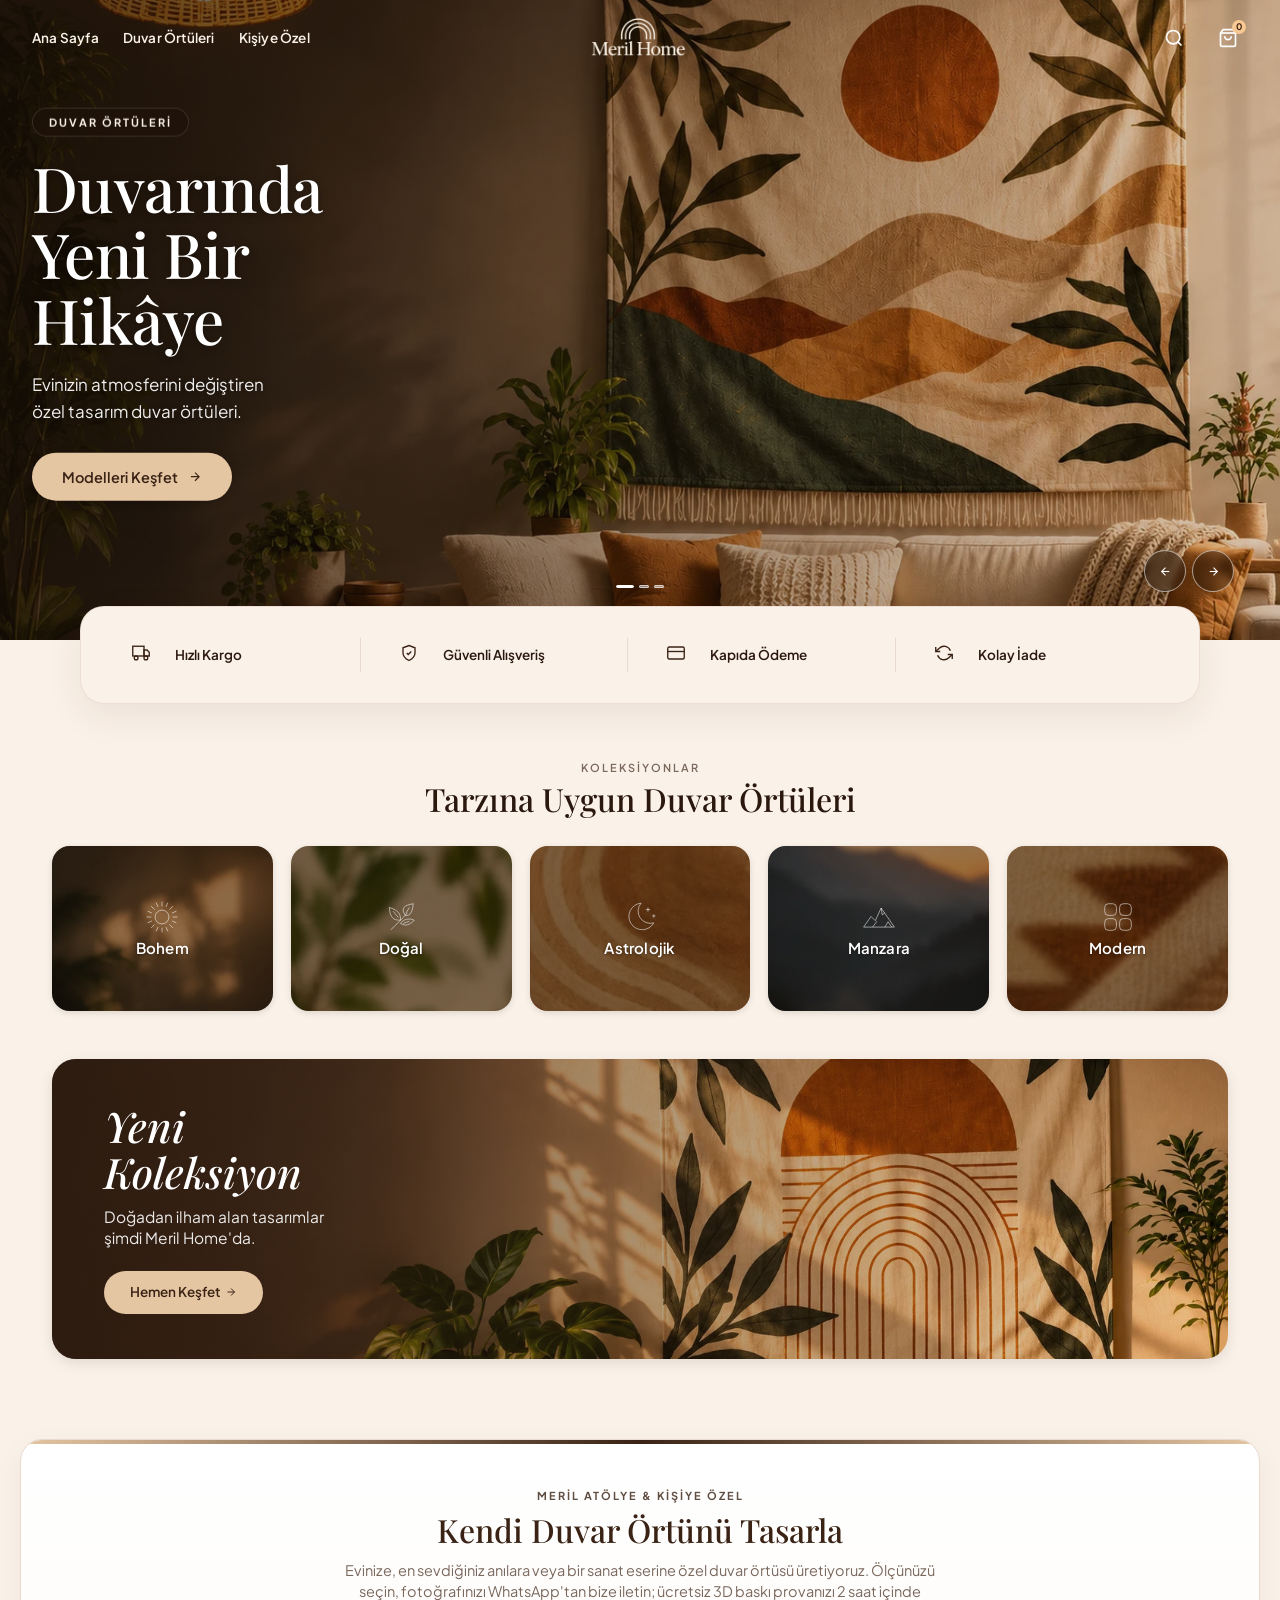
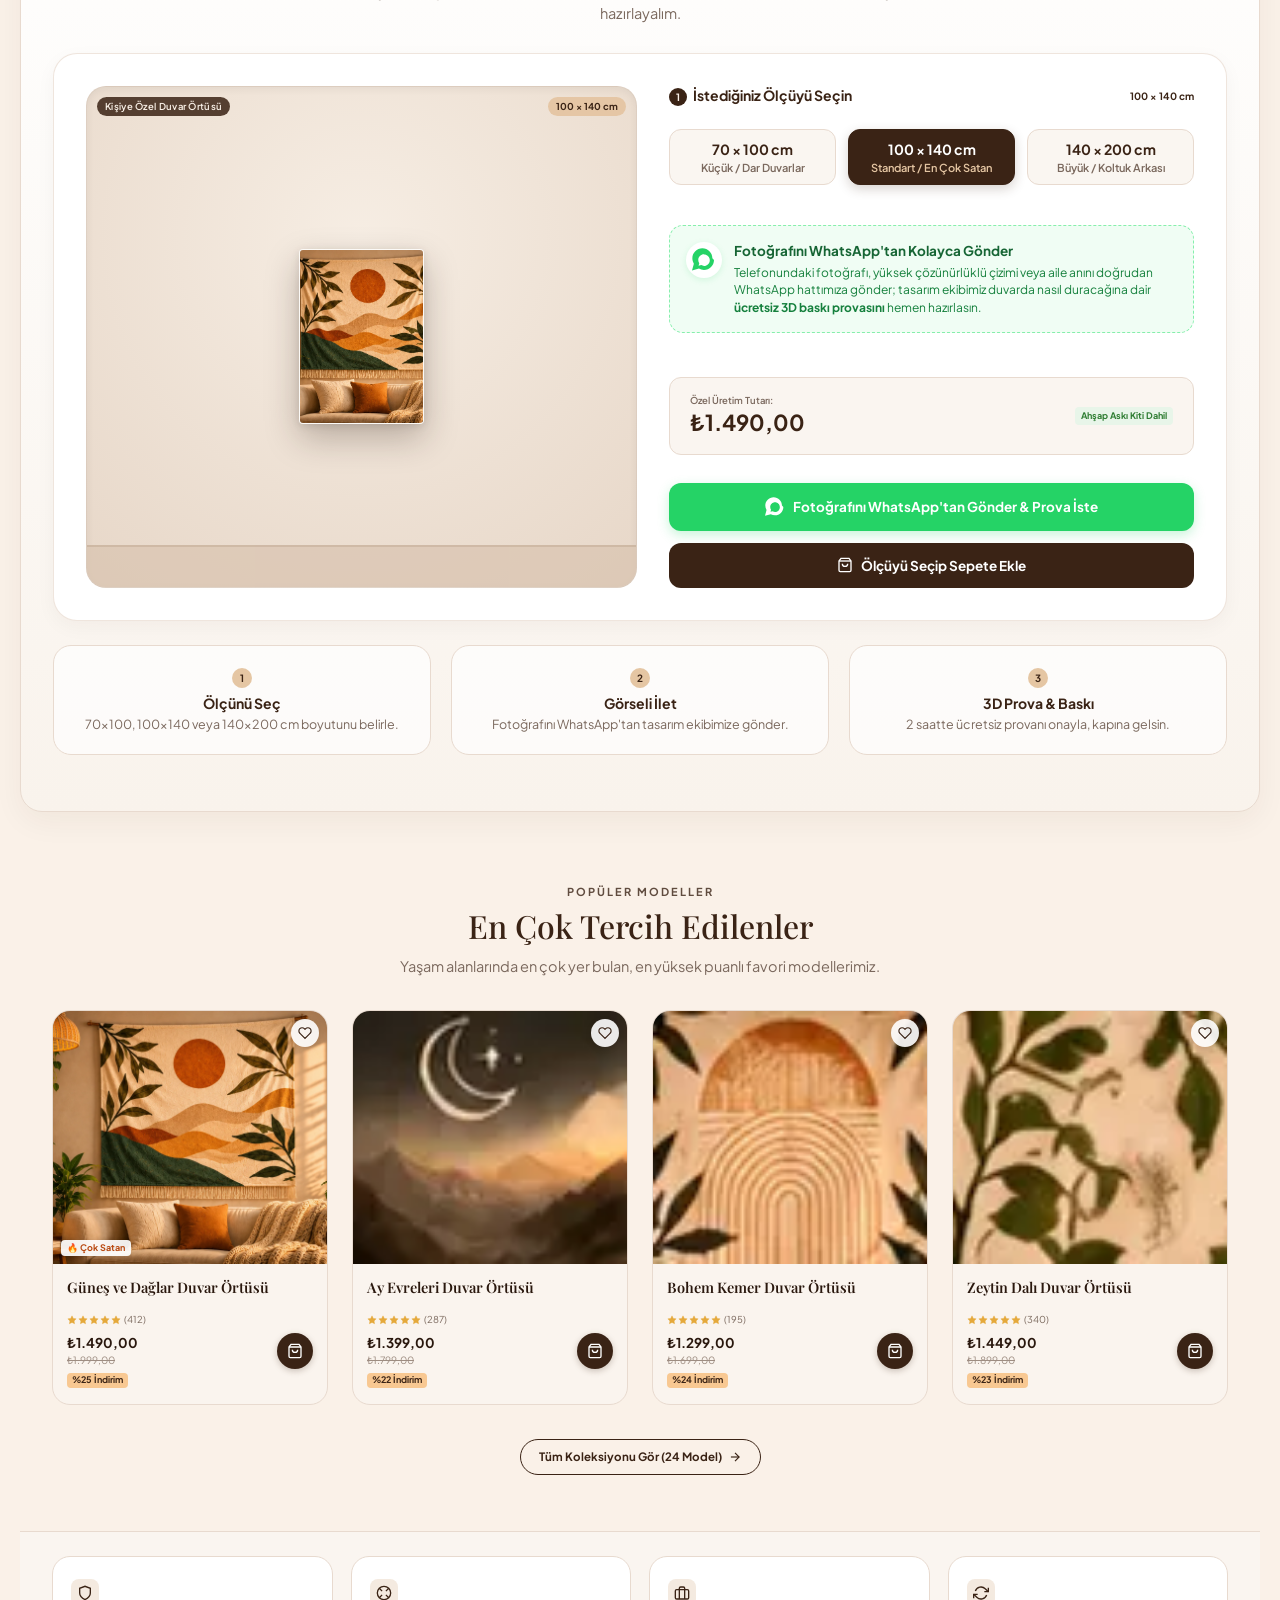
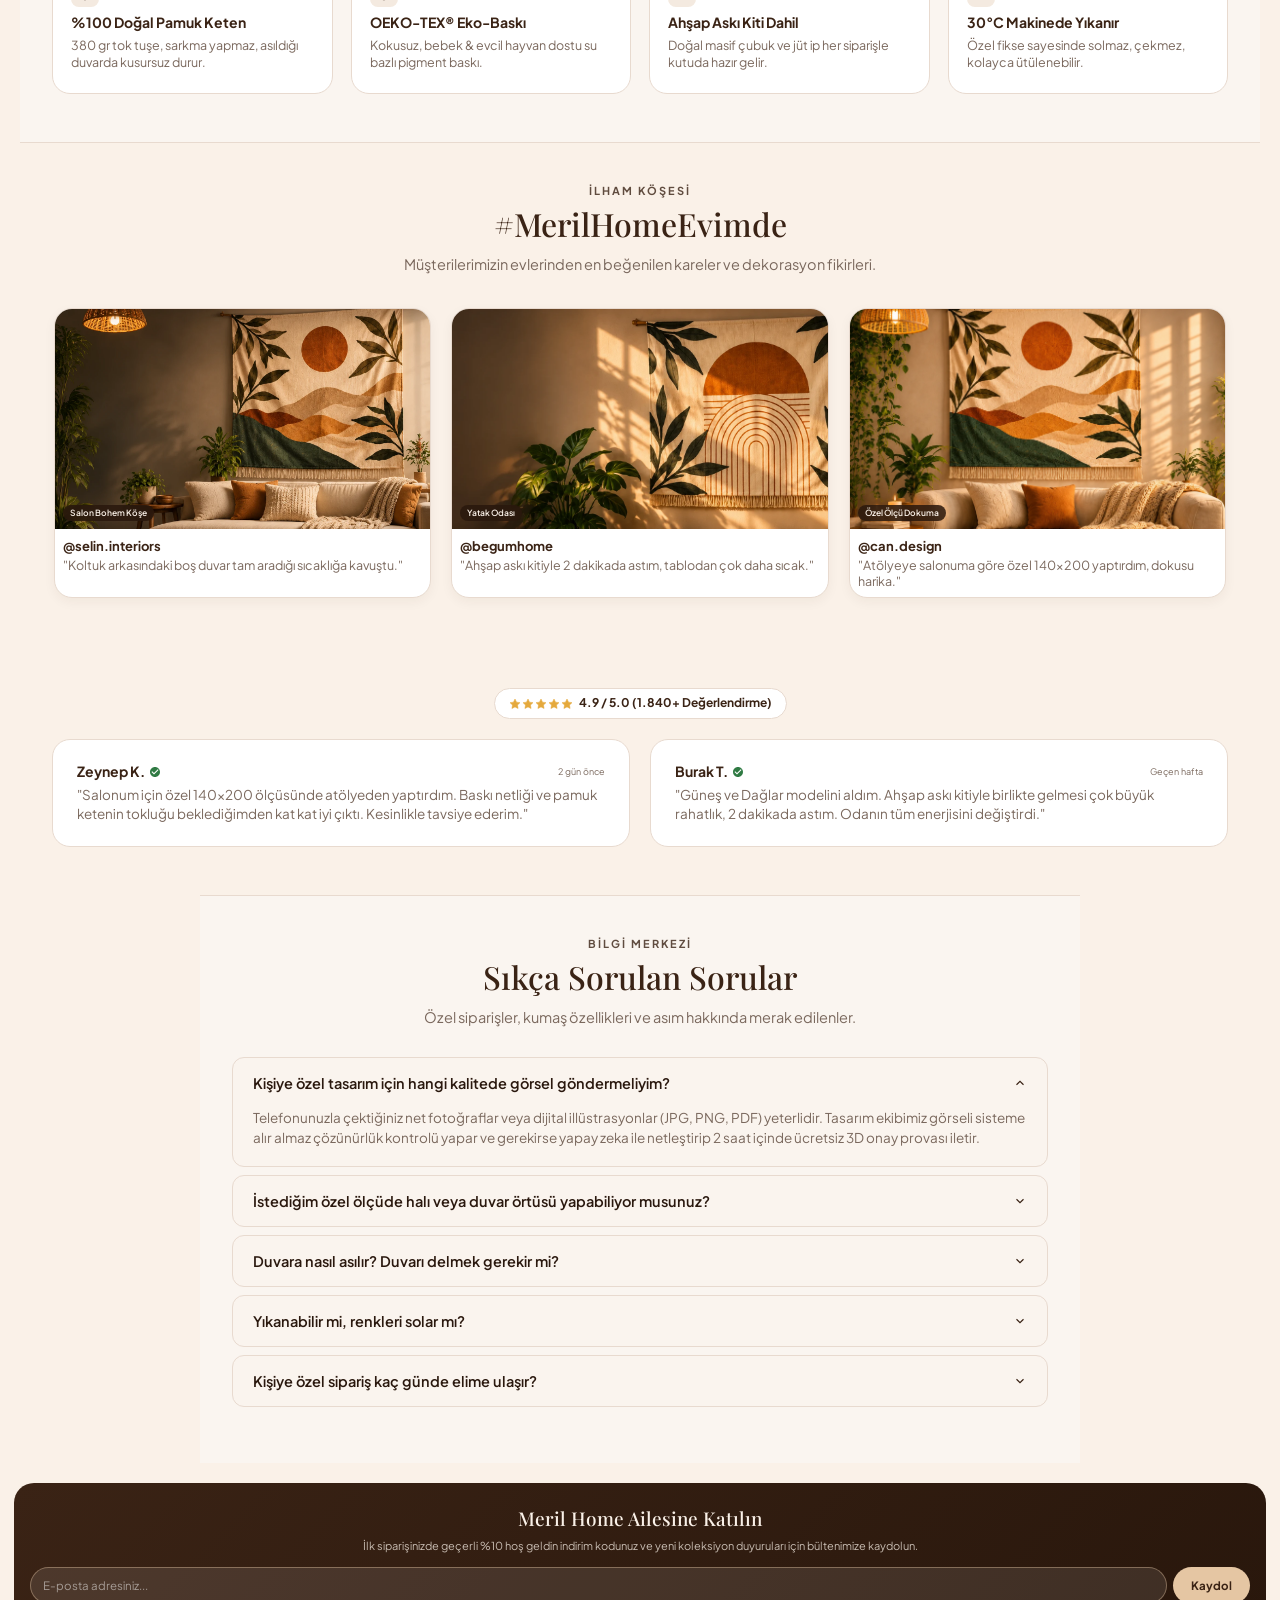
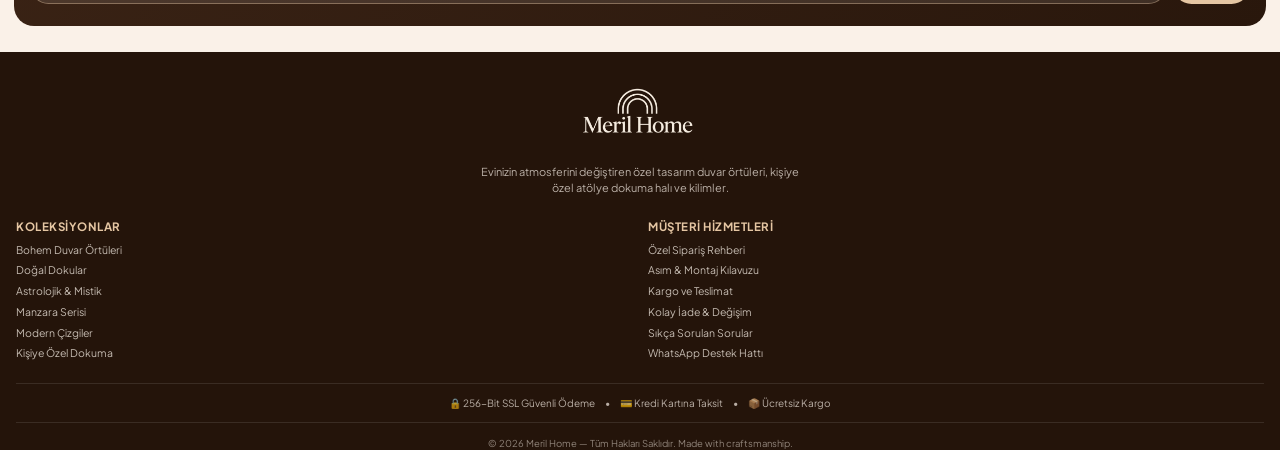
==== commit 9f84d7be: "Full desktop responsive layout + fix cart, gallery swipe, scroll, filter & sort" ====
--- a/index.html
+++ b/index.html
@@ -8,3182 +8,7 @@
     <link rel="preconnect" href="https://fonts.googleapis.com">
     <link rel="preconnect" href="https://fonts.gstatic.com" crossorigin>
     <link href="https://fonts.googleapis.com/css2?family=Playfair+Display:ital,wght@0,400;0,500;0,600;0,700;1,400;1,500;1,600&family=Plus+Jakarta+Sans:wght@400;500;600;700&display=swap" rel="stylesheet">
-    <style>
-/* Meril Home — Kesin Tasarım CSS (Piksel Hassasiyetli OS 2.0) */
-*, *::before, *::after {
-  box-sizing: border-box;
-  margin: 0;
-  padding: 0;
-}
-
-:root {
-  --color-espresso: #3A2315;
-  --color-espresso-hover: #29170C;
-  --color-beige-button: #E5C6A3;
-  --color-beige-hover: #D8B790;
-  --color-cream-bg: #FAF1E8;
-  --color-card-bg: #FAF5F0;
-  --color-text-dark: #2A180E;
-  --color-text-muted: #7A685D;
-  --color-border: #E8DACF;
-  --color-discount: #F8C892;
-  --color-star: #E5A93C;
-  --font-serif: 'Playfair Display', Georgia, serif;
-  --font-sans: 'Plus Jakarta Sans', -apple-system, BlinkMacSystemFont, sans-serif;
-  --safe-bottom: env(safe-area-inset-bottom, 0px);
-}
-
-body {
-  font-family: var(--font-sans);
-  background-color: var(--color-cream-bg);
-  color: var(--color-text-dark);
-  line-height: 1.4;
-  -webkit-font-smoothing: antialiased;
-  -webkit-tap-highlight-color: transparent;
-  overflow-x: hidden;
-  margin: 0;
-  padding: 0;
-  width: 100%;
-  min-height: 100vh;
-}
-
-.site-wrapper {
-  width: 100%;
-  max-width: 520px;
-  margin: 0 auto;
-  position: relative;
-  background-color: var(--color-cream-bg);
-  min-height: 100vh;
-  box-shadow: 0 0 40px rgba(58, 35, 21, 0.08);
-  overflow-x: hidden;
-}
-
-@media (max-width: 768px) {
-  body {
-    background-color: var(--color-cream-bg);
-  }
-  .site-wrapper {
-    max-width: 100%;
-    margin: 0;
-    box-shadow: none;
-    border-radius: 0;
-  }
-}
-
-img {
-  max-width: 100%;
-  height: auto;
-  display: block;
-}
-
-button {
-  font-family: inherit;
-  cursor: pointer;
-  border: none;
-  background: none;
-}
-
-a {
-  color: inherit;
-  text-decoration: none;
-}
-
-.visually-hidden {
-  position: absolute;
-  width: 1px;
-  height: 1px;
-  margin: -1px;
-  padding: 0;
-  overflow: hidden;
-  clip: rect(0, 0, 0, 0);
-  border: 0;
-}
-
-/* Floating Preview Controls (Non-intrusive) */
-.floating-preview-toolbar {
-  position: fixed;
-  top: 12px;
-  right: 12px;
-  z-index: 999999;
-  display: flex;
-  gap: 6px;
-  background: rgba(42, 24, 14, 0.9);
-  backdrop-filter: blur(10px);
-  padding: 6px 10px;
-  border-radius: 9999px;
-  box-shadow: 0 4px 16px rgba(0,0,0,0.4);
-  border: 1px solid rgba(229, 198, 163, 0.3);
-}
-
-.floating-nav-btn {
-  padding: 5px 12px;
-  border-radius: 9999px;
-  font-size: 11px;
-  font-weight: 600;
-  color: #FAF1E8;
-  background: rgba(255, 255, 255, 0.1);
-  text-decoration: none;
-  transition: all 0.2s;
-  display: flex;
-  align-items: center;
-  gap: 4px;
-}
-
-.floating-nav-btn.active, .floating-nav-btn:hover {
-  background: var(--color-beige-button);
-  color: var(--color-espresso);
-}
-
-.floating-zip-btn {
-  background: #2F7A43;
-  color: #FFFFFF;
-}
-
-/* Reference Overlay Mode */
-.overlay-ref-img {
-  position: absolute;
-  top: 0;
-  left: 0;
-  width: 100%;
-  height: auto;
-  pointer-events: none;
-  z-index: 9999;
-  opacity: 0.5;
-  display: none;
-  mix-blend-mode: difference;
-}
-
-/* Announcement Bar */
-.announcement-bar {
-  background-color: #412B1D;
-  color: #FAF1E8;
-  padding: 8px 12px;
-  font-size: 10.5px;
-  font-weight: 500;
-  letter-spacing: 0.02em;
-}
-
-.announcement-bar-inner {
-  display: flex;
-  align-items: center;
-  justify-content: center;
-  gap: 8px;
-}
-
-.announcement-item {
-  display: flex;
-  align-items: center;
-  gap: 5px;
-}
-
-.announcement-item svg {
-  width: 14px;
-  height: 14px;
-  opacity: 0.9;
-}
-
-.announcement-divider {
-  opacity: 0.4;
-  font-size: 10px;
-}
-
-/* Site Header */
-.site-header {
-  width: 100%;
-  z-index: 40;
-  transition: background-color 0.3s ease;
-}
-
-.site-header--index {
-  position: absolute;
-  top: 0;
-  left: 0;
-  right: 0;
-  background: transparent;
-  color: #FFFFFF;
-  padding-top: 10px;
-}
-
-.site-header--product {
-  background-color: var(--color-cream-bg);
-  color: var(--color-espresso);
-  padding: 6px 0;
-}
-
-.site-header-inner {
-  position: relative;
-  display: flex;
-  align-items: center;
-  justify-content: space-between;
-  padding: 10px 16px;
-  min-height: 62px;
-}
-
-.header-icon-btn {
-  color: inherit;
-  display: flex;
-  align-items: center;
-  justify-content: center;
-  width: 36px;
-  height: 36px;
-  position: relative;
-  z-index: 6;
-}
-
-.header-logo-link {
-  position: absolute;
-  left: 50%;
-  top: 50%;
-  transform: translate(-50%, -50%);
-  display: flex;
-  align-items: center;
-  justify-content: center;
-  z-index: 5;
-}
-
-.header-logo {
-  height: 48px;
-  width: auto;
-  max-width: 175px;
-  object-fit: contain;
-  transition: all 0.2s ease;
-}
-
-.header-actions {
-  display: flex;
-  align-items: center;
-  gap: 4px;
-}
-
-.cart-toggle {
-  position: relative;
-}
-
-.cart-count-badge {
-  position: absolute;
-  top: 2px;
-  right: 2px;
-  background-color: var(--color-discount);
-  color: var(--color-espresso);
-  font-size: 9px;
-  font-weight: 700;
-  min-width: 14px;
-  height: 14px;
-  line-height: 14px;
-  text-align: center;
-  border-radius: 50%;
-  padding: 0 1px;
-}
-
-/* Hero Section (01-Ana-Sayfa) */
-.hero-section {
-  position: relative;
-  width: 100%;
-  min-height: 380px;
-  height: 380px;
-  overflow: hidden;
-  color: #FFFFFF;
-}
-
-.hero-background {
-  position: absolute;
-  top: 0;
-  left: 0;
-  right: 0;
-  bottom: 0;
-  background-size: 100% 100%;
-  background-repeat: no-repeat;
-  background-position: center top;
-  z-index: 1;
-}
-
-.hero-content {
-  position: absolute;
-  top: 96px;
-  left: 24px;
-  right: 24px;
-  z-index: 3;
-}
-
-.hero-badge {
-  display: inline-block;
-  background: rgba(30, 18, 10, 0.55);
-  backdrop-filter: blur(6px);
-  -webkit-backdrop-filter: blur(6px);
-  color: #FAF1E8;
-  font-size: 9px;
-  font-weight: 700;
-  letter-spacing: 1.2px;
-  text-transform: uppercase;
-  padding: 4px 10px;
-  border-radius: 9999px;
-  margin-bottom: 8px;
-  border: 1px solid rgba(255, 255, 255, 0.12);
-}
-
-.hero-title {
-  font-family: var(--font-serif);
-  font-size: 32px;
-  line-height: 1.05;
-  font-weight: 500;
-  letter-spacing: -0.01em;
-  color: #FFFFFF;
-  margin-bottom: 8px;
-  text-shadow: 0 2px 8px rgba(0,0,0,0.35);
-}
-
-.hero-title span {
-  display: block;
-}
-
-.hero-subtitle {
-  font-size: 11.5px;
-  line-height: 1.35;
-  color: rgba(255, 255, 255, 0.92);
-  margin-bottom: 12px;
-  font-weight: 400;
-  text-shadow: 0 1px 4px rgba(0,0,0,0.3);
-}
-
-.hero-btn {
-  display: inline-flex;
-  align-items: center;
-  gap: 6px;
-  background-color: var(--color-beige-button);
-  color: var(--color-espresso);
-  font-size: 11px;
-  font-weight: 600;
-  padding: 8px 16px;
-  border-radius: 9999px;
-  box-shadow: 0 3px 10px rgba(0, 0, 0, 0.2);
-  transition: all 0.2s ease;
-}
-
-.hero-btn svg {
-  width: 14px;
-  height: 14px;
-}
-
-.hero-bottom-controls {
-  position: absolute;
-  bottom: 22px;
-  left: 0;
-  right: 0;
-  z-index: 3;
-  display: flex;
-  align-items: center;
-  justify-content: center;
-}
-
-.hero-indicators {
-  display: flex;
-  align-items: center;
-  gap: 5px;
-}
-
-.hero-pill {
-  width: 10px;
-  height: 3px;
-  border-radius: 2px;
-  background: rgba(255, 255, 255, 0.45);
-  border: 1px solid rgba(255, 255, 255, 0.6);
-  transition: all 0.3s ease;
-}
-
-.hero-pill.active {
-  width: 18px;
-  background: #FFFFFF;
-  border-color: #FFFFFF;
-}
-
-.hero-nav-arrows {
-  position: absolute;
-  right: 14px;
-  bottom: -4px;
-  display: flex;
-  gap: 6px;
-}
-
-.hero-arrow-btn {
-  width: 28px;
-  height: 28px;
-  border-radius: 50%;
-  border: 1px solid rgba(255, 255, 255, 0.55);
-  background: rgba(20, 12, 6, 0.35);
-  backdrop-filter: blur(4px);
-  color: #FFFFFF;
-  display: flex;
-  align-items: center;
-  justify-content: center;
-  transition: all 0.2s ease;
-}
-
-.hero-arrow-btn svg {
-  width: 13px;
-  height: 13px;
-}
-
-/* Trust Badges Panel (Curved Sheet) */
-.trust-badges-panel {
-  position: relative;
-  z-index: 10;
-  background-color: var(--color-cream-bg);
-  border-top-left-radius: 34px;
-  border-top-right-radius: 34px;
-  padding: 18px 12px 14px;
-  margin-top: -6px;
-}
-
-.trust-badges-inner {
-  display: flex;
-  align-items: center;
-  justify-content: space-between;
-}
-
-.trust-badge-item {
-  flex: 1;
-  display: flex;
-  flex-direction: column;
-  align-items: center;
-  text-align: center;
-  position: relative;
-  padding: 0 2px;
-}
-
-.trust-badge-item:not(:last-child)::after {
-  content: '';
-  position: absolute;
-  right: 0;
-  top: 15%;
-  height: 70%;
-  width: 1px;
-  background-color: var(--color-border);
-}
-
-.trust-badge-icon {
-  color: var(--color-espresso);
-  margin-bottom: 4px;
-  display: flex;
-  align-items: center;
-  justify-content: center;
-}
-
-.trust-badge-icon svg {
-  width: 18px;
-  height: 18px;
-}
-
-.trust-badge-label {
-  font-size: 9.5px;
-  font-weight: 600;
-  color: var(--color-text-dark);
-  white-space: nowrap;
-}
-
-/* Collections Section */
-.collections-section {
-  padding: 16px 13px 14px;
-}
-
-.collections-header {
-  text-align: center;
-  margin-bottom: 12px;
-}
-
-.collections-badge-subtitle {
-  font-size: 9px;
-  letter-spacing: 1.5px;
-  text-transform: uppercase;
-  font-weight: 600;
-  color: var(--color-text-muted);
-  margin-bottom: 2px;
-}
-
-.collections-main-title {
-  font-family: var(--font-serif);
-  font-size: 19px;
-  font-weight: 500;
-  color: var(--color-text-dark);
-}
-
-.collections-grid {
-  display: flex;
-  gap: 5px;
-  justify-content: space-between;
-}
-
-.collection-card {
-  width: 68px;
-  height: 64px;
-  border-radius: 10px;
-  background-size: cover;
-  background-position: center;
-  box-shadow: 0 2px 6px rgba(0, 0, 0, 0.08);
-  display: block;
-  transition: transform 0.2s ease;
-}
-
-.collection-card:hover {
-  transform: translateY(-2px);
-}
-
-/* Promo Banner Section */
-.promo-section {
-  padding: 6px 13px 30px;
-}
-
-.promo-card-wrapper {
-  border-radius: 16px;
-  overflow: hidden;
-  background-size: 100% 100%;
-  background-position: center;
-  height: 152px;
-  display: flex;
-  align-items: center;
-  padding: 18px 16px;
-  box-shadow: 0 4px 14px rgba(0, 0, 0, 0.1);
-  position: relative;
-}
-
-.promo-card-content {
-  max-width: 55%;
-  position: relative;
-  z-index: 2;
-  color: #FFFFFF;
-}
-
-.promo-title {
-  font-family: var(--font-serif);
-  font-size: 21px;
-  line-height: 1.1;
-  font-weight: 500;
-  margin-bottom: 6px;
-}
-
-.promo-title em {
-  font-style: italic;
-}
-
-.promo-desc {
-  font-size: 9.5px;
-  line-height: 1.35;
-  color: rgba(255, 255, 255, 0.9);
-  margin-bottom: 10px;
-}
-
-.promo-btn {
-  display: inline-flex;
-  align-items: center;
-  gap: 5px;
-  background-color: var(--color-beige-button);
-  color: var(--color-espresso);
-  font-size: 10px;
-  font-weight: 600;
-  padding: 6px 12px;
-  border-radius: 9999px;
-}
-
-.promo-btn svg {
-  width: 12px;
-  height: 12px;
-}
-
-/* Product Detail Section (02-Mobil-Urun-Detay) */
-.product-detail-section {
-  padding: 10px 14px 90px;
-}
-
-.product-gallery-container {
-  margin-bottom: 14px;
-}
-
-.product-main-image-wrapper {
-  position: relative;
-  border-radius: 18px;
-  overflow: hidden;
-  box-shadow: 0 3px 12px rgba(0, 0, 0, 0.06);
-  background-color: #EFE4DA;
-}
-
-.product-main-img {
-  width: 100%;
-  aspect-ratio: 1.25;
-  object-fit: cover;
-  transition: opacity 0.3s ease;
-}
-
-.wishlist-btn {
-  position: absolute;
-  top: 10px;
-  right: 10px;
-  width: 32px;
-  height: 32px;
-  border-radius: 50%;
-  background-color: #FFFFFF;
-  color: var(--color-espresso);
-  display: flex;
-  align-items: center;
-  justify-content: center;
-  box-shadow: 0 2px 6px rgba(0,0,0,0.12);
-}
-
-.wishlist-btn svg {
-  width: 16px;
-  height: 16px;
-}
-
-.wishlist-btn.active svg {
-  fill: #D60000;
-  stroke: #D60000;
-}
-
-.gallery-nav-btn {
-  position: absolute;
-  top: 50%;
-  transform: translateY(-50%);
-  width: 28px;
-  height: 28px;
-  border-radius: 50%;
-  background: rgba(255, 255, 255, 0.85);
-  backdrop-filter: blur(4px);
-  color: var(--color-espresso);
-  display: flex;
-  align-items: center;
-  justify-content: center;
-  box-shadow: 0 2px 4px rgba(0,0,0,0.1);
-}
-
-.gallery-nav-btn svg {
-  width: 14px;
-  height: 14px;
-}
-
-.gallery-nav-btn.prev { left: 8px; }
-.gallery-nav-btn.next { right: 8px; }
-
-.gallery-pills {
-  position: absolute;
-  bottom: 10px;
-  left: 50%;
-  transform: translateX(-50%);
-  display: flex;
-  gap: 4px;
-}
-
-.gallery-pill {
-  width: 8px;
-  height: 3px;
-  border-radius: 2px;
-  background: rgba(255, 255, 255, 0.5);
-  border: 1px solid rgba(255, 255, 255, 0.7);
-}
-
-.gallery-pill.active {
-  width: 14px;
-  background: #FFFFFF;
-}
-
-.product-thumbnails-row {
-  display: flex;
-  gap: 6px;
-  margin-top: 8px;
-}
-
-.thumbnail-item {
-  flex: 1;
-  border-radius: 6px;
-  overflow: hidden;
-  cursor: pointer;
-  border: 1.5px solid transparent;
-  transition: all 0.2s ease;
-}
-
-.thumbnail-item img {
-  width: 100%;
-  height: 100%;
-  object-fit: cover;
-  border-radius: 5px;
-}
-
-.thumbnail-item.active {
-  border-color: var(--color-espresso);
-  box-shadow: 0 0 0 1px #FAF1E8 inset;
-}
-
-/* Product Info */
-.product-type-badge {
-  display: inline-block;
-  background-color: #F3E2D4;
-  color: #7D4F32;
-  font-size: 9.5px;
-  font-weight: 600;
-  padding: 3px 9px;
-  border-radius: 9999px;
-  margin-bottom: 6px;
-}
-
-.product-title {
-  font-family: var(--font-serif);
-  font-size: 20px;
-  font-weight: 500;
-  line-height: 1.25;
-  color: var(--color-text-dark);
-  margin-bottom: 6px;
-}
-
-.product-rating-row {
-  display: flex;
-  align-items: center;
-  gap: 5px;
-  margin-bottom: 10px;
-}
-
-.rating-stars {
-  display: flex;
-  gap: 1px;
-}
-
-.rating-stars svg {
-  width: 12px;
-  height: 12px;
-}
-
-.rating-count {
-  font-size: 11px;
-  color: var(--color-text-muted);
-}
-
-.product-price-row {
-  display: flex;
-  align-items: center;
-  gap: 8px;
-  margin-bottom: 12px;
-}
-
-.price-current {
-  font-size: 20px;
-  font-weight: 700;
-  color: var(--color-text-dark);
-}
-
-.price-old {
-  font-size: 13px;
-  color: #9E8D82;
-  text-decoration: line-through;
-}
-
-.price-discount-badge {
-  background-color: var(--color-discount);
-  color: var(--color-espresso);
-  font-size: 10px;
-  font-weight: 700;
-  padding: 2px 7px;
-  border-radius: 5px;
-}
-
-/* Feature 3-Col Box */
-.product-features-row {
-  display: flex;
-  align-items: center;
-  justify-content: space-between;
-  background-color: #FAF4EE;
-  border: 1px solid var(--color-border);
-  border-radius: 10px;
-  padding: 10px 6px;
-  margin-bottom: 16px;
-}
-
-.feature-col {
-  flex: 1;
-  display: flex;
-  align-items: center;
-  gap: 5px;
-  padding: 0 3px;
-}
-
-.feature-icon svg {
-  width: 16px;
-  height: 16px;
-  color: var(--color-espresso);
-}
-
-.feature-text strong {
-  display: block;
-  font-size: 9.5px;
-  font-weight: 700;
-  color: var(--color-text-dark);
-  line-height: 1.2;
-}
-
-.feature-text span {
-  display: block;
-  font-size: 8.5px;
-  color: var(--color-text-muted);
-  line-height: 1.2;
-}
-
-.feature-divider {
-  width: 1px;
-  height: 24px;
-  background-color: var(--color-border);
-}
-
-/* Variants Selection */
-.product-variants-wrapper {
-  margin-bottom: 14px;
-}
-
-.variants-label {
-  font-size: 11.5px;
-  font-weight: 600;
-  color: var(--color-text-dark);
-  margin-bottom: 6px;
-}
-
-.variants-options {
-  display: flex;
-  gap: 6px;
-}
-
-.variant-chip {
-  flex: 1;
-  padding: 8px 4px;
-  border-radius: 9999px;
-  font-size: 10.5px;
-  font-weight: 600;
-  text-align: center;
-  border: 1px solid var(--color-border);
-  background-color: #FAF4EE;
-  color: var(--color-text-dark);
-  transition: all 0.2s ease;
-}
-
-.variant-chip.active {
-  background-color: var(--color-espresso);
-  border-color: var(--color-espresso);
-  color: #FFFFFF;
-}
-
-/* ATC Row */
-.product-atc-row {
-  display: flex;
-  gap: 8px;
-  margin-bottom: 18px;
-}
-
-.quantity-selector {
-  display: flex;
-  align-items: center;
-  justify-content: space-between;
-  width: 90px;
-  height: 42px;
-  background-color: #FAF4EE;
-  border: 1px solid var(--color-border);
-  border-radius: 9999px;
-  padding: 0 6px;
-}
-
-.qty-btn {
-  width: 26px;
-  height: 26px;
-  display: flex;
-  align-items: center;
-  justify-content: center;
-  font-size: 15px;
-  font-weight: 600;
-  color: var(--color-text-dark);
-}
-
-.qty-val {
-  font-size: 12px;
-  font-weight: 600;
-  color: var(--color-text-dark);
-}
-
-.btn-add-to-cart {
-  flex: 1;
-  height: 42px;
-  background-color: var(--color-espresso);
-  color: #FFFFFF;
-  border-radius: 9999px;
-  display: flex;
-  align-items: center;
-  justify-content: center;
-  gap: 6px;
-  font-size: 12.5px;
-  font-weight: 600;
-  box-shadow: 0 3px 10px rgba(58, 35, 21, 0.25);
-  transition: background-color 0.2s ease;
-}
-
-.btn-add-to-cart svg {
-  width: 17px;
-  height: 17px;
-}
-
-.btn-add-to-cart:hover {
-  background-color: var(--color-espresso-hover);
-}
-
-/* Accordions */
-.product-accordions {
-  border-top: 1px solid var(--color-border);
-}
-
-.accordion-item {
-  border-bottom: 1px solid var(--color-border);
-}
-
-.accordion-header {
-  width: 100%;
-  display: flex;
-  align-items: center;
-  justify-content: space-between;
-  padding: 12px 0;
-  color: var(--color-text-dark);
-  font-size: 12px;
-  font-weight: 600;
-}
-
-.accordion-header-left {
-  display: flex;
-  align-items: center;
-  gap: 8px;
-}
-
-.accordion-header-left svg {
-  color: var(--color-espresso);
-  width: 15px;
-  height: 15px;
-}
-
-.accordion-header svg:last-child {
-  transition: transform 0.25s ease;
-  width: 14px;
-  height: 14px;
-}
-
-.accordion-item.active .accordion-header svg:last-child {
-  transform: rotate(180deg);
-}
-
-.accordion-body {
-  padding: 0 0 12px 24px;
-  font-size: 11px;
-  line-height: 1.45;
-  color: var(--color-text-muted);
-}
-
-/* Sticky Bottom Purchase Bar */
-.sticky-purchase-bar {
-  position: fixed;
-  bottom: 0;
-  left: 50%;
-  transform: translateX(-50%);
-  width: 100%;
-  max-width: 520px;
-  background: rgba(255, 255, 255, 0.96);
-  backdrop-filter: blur(16px);
-  -webkit-backdrop-filter: blur(16px);
-  border-top-left-radius: 24px;
-  border-top-right-radius: 24px;
-  border-top: 1.5px solid rgba(232, 218, 207, 0.9);
-  padding: 12px 16px calc(12px + var(--safe-bottom));
-  z-index: 100;
-  box-shadow: 0 -8px 28px rgba(58, 35, 21, 0.12);
-  transition: all 0.3s ease;
-}
-
-@media (max-width: 768px) {
-  .sticky-purchase-bar {
-    max-width: 100%;
-    left: 0;
-    transform: none;
-    border-radius: 24px 24px 0 0;
-  }
-}
-
-.sticky-bar-inner {
-  display: flex;
-  align-items: center;
-  justify-content: space-between;
-  gap: 8px;
-}
-
-.sticky-product-info {
-  display: flex;
-  align-items: center;
-  gap: 6px;
-}
-
-.sticky-thumb {
-  width: 44px;
-  height: 44px;
-  border-radius: 10px;
-  object-fit: cover;
-  border: 1.5px solid var(--color-border);
-  box-shadow: 0 2px 6px rgba(0,0,0,0.08);
-}
-
-.sticky-title {
-  font-size: 10px;
-  font-weight: 700;
-  color: var(--color-text-dark);
-  line-height: 1.2;
-}
-
-.sticky-subtitle {
-  font-size: 9px;
-  color: var(--color-text-muted);
-  line-height: 1.2;
-}
-
-.sticky-price-col {
-  text-align: right;
-}
-
-.sticky-current-price {
-  font-size: 12.5px;
-  font-weight: 700;
-  color: var(--color-text-dark);
-}
-
-.sticky-old-price {
-  font-size: 9.5px;
-  color: #9E8D82;
-  text-decoration: line-through;
-}
-
-.btn-sticky-atc {
-  background-color: var(--color-espresso);
-  color: #FFFFFF;
-  padding: 11px 18px;
-  border-radius: 9999px;
-  font-size: 12px;
-  font-weight: 700;
-  display: flex;
-  align-items: center;
-  gap: 6px;
-  box-shadow: 0 4px 14px rgba(58, 35, 21, 0.25);
-  transition: all 0.2s ease;
-}
-
-.btn-sticky-atc:hover {
-  background-color: var(--color-espresso-hover);
-  transform: translateY(-1px);
-}
-
-.btn-sticky-atc svg {
-  width: 14px;
-  height: 14px;
-}
-
-/* Drawers */
-.mobile-drawer, .cart-drawer {
-  position: fixed;
-  top: 0;
-  left: 0;
-  right: 0;
-  bottom: 0;
-  z-index: 9999;
-  visibility: hidden;
-  opacity: 0;
-  transition: opacity 0.3s ease, visibility 0.3s ease;
-}
-
-.mobile-drawer.active, .cart-drawer.active {
-  visibility: visible;
-  opacity: 1;
-}
-
-.mobile-drawer-overlay, .cart-drawer-overlay {
-  position: absolute;
-  top: 0;
-  left: 0;
-  right: 0;
-  bottom: 0;
-  background: rgba(0, 0, 0, 0.6);
-  backdrop-filter: blur(3px);
-}
-
-.mobile-drawer-content {
-  position: absolute;
-  top: 0;
-  left: 0;
-  bottom: 0;
-  width: 80%;
-  max-width: 300px;
-  background-color: var(--color-cream-bg);
-  padding: 20px;
-  transform: translateX(-100%);
-  transition: transform 0.3s ease;
-}
-
-.cart-drawer-content {
-  position: absolute;
-  top: 0;
-  right: 0;
-  bottom: 0;
-  width: 85%;
-  max-width: 340px;
-  background-color: var(--color-cream-bg);
-  padding: 20px;
-  display: flex;
-  flex-direction: column;
-  transform: translateX(100%);
-  transition: transform 0.3s ease;
-}
-
-.mobile-drawer.active .mobile-drawer-content,
-.cart-drawer.active .cart-drawer-content {
-  transform: translateX(0);
-}
-
-.mobile-drawer-header, .cart-drawer-header {
-  display: flex;
-  align-items: center;
-  justify-content: space-between;
-  padding-bottom: 14px;
-  border-bottom: 1px solid var(--color-border);
-  margin-bottom: 14px;
-}
-
-.mobile-drawer-title, .cart-drawer-title {
-  font-weight: 700;
-  font-size: 15px;
-  color: var(--color-text-dark);
-}
-
-.mobile-drawer-close, .cart-drawer-close {
-  font-size: 22px;
-  color: var(--color-text-dark);
-  line-height: 1;
-}
-
-.mobile-nav-links {
-  display: flex;
-  flex-direction: column;
-  gap: 10px;
-}
-
-.nav-item {
-  font-size: 14px;
-  font-weight: 500;
-  color: var(--color-text-dark);
-  padding: 6px 0;
-  border-bottom: 1px solid rgba(232, 218, 207, 0.3);
-}
-
-.nav-item.active {
-  font-weight: 700;
-  color: var(--color-espresso);
-}
-
-.cart-drawer-body {
-  flex: 1;
-  overflow-y: auto;
-}
-
-.cart-item {
-  display: flex;
-  gap: 10px;
-  padding: 10px 0;
-  border-bottom: 1px solid var(--color-border);
-}
-
-.cart-item-img {
-  width: 52px;
-  height: 52px;
-  border-radius: 6px;
-  object-fit: cover;
-}
-
-.cart-item-title {
-  font-size: 12px;
-  font-weight: 700;
-  color: var(--color-text-dark);
-}
-
-.cart-item-variant {
-  font-size: 10.5px;
-  color: var(--color-text-muted);
-  margin: 2px 0;
-}
-
-.cart-item-price {
-  font-size: 12px;
-  font-weight: 700;
-  color: var(--color-espresso);
-}
-
-.cart-item-old-price {
-  font-size: 10px;
-  color: #9E8D82;
-  text-decoration: line-through;
-  margin-left: 4px;
-}
-
-.cart-drawer-footer {
-  padding-top: 14px;
-  border-top: 1px solid var(--color-border);
-}
-
-.cart-drawer-subtotal {
-  display: flex;
-  justify-content: space-between;
-  font-size: 14px;
-  font-weight: 700;
-  color: var(--color-text-dark);
-  margin-bottom: 6px;
-}
-
-.cart-free-shipping-note {
-  font-size: 10.5px;
-  color: #2F7A43;
-  margin-bottom: 10px;
-  font-weight: 500;
-}
-
-.btn-checkout {
-  display: block;
-  width: 100%;
-  padding: 12px;
-  background-color: var(--color-espresso);
-  color: #FFFFFF;
-  text-align: center;
-  border-radius: 9999px;
-  font-size: 13px;
-  font-weight: 600;
-}
-
-/* Footer */
-.site-footer {
-  background-color: #F3E7DC;
-  border-top: 1px solid var(--color-border);
-  padding: 24px 16px 70px;
-  text-align: center;
-}
-
-.footer-logo {
-  margin: 0 auto 8px;
-}
-
-.footer-desc {
-  font-size: 11px;
-  color: var(--color-text-muted);
-  margin-bottom: 12px;
-}
-
-.footer-bottom {
-  font-size: 10px;
-  color: var(--color-text-muted);
-}
-
-/* Category Page Styles */
-.category-page-container {
-  padding-bottom: 30px;
-}
-
-.category-hero-wrapper {
-  padding: 8px 12px 10px;
-}
-
-.category-hero-card {
-  border-radius: 14px;
-  overflow: hidden;
-  background-size: cover;
-  background-position: center right;
-  min-height: 145px;
-  display: flex;
-  align-items: center;
-  padding: 18px 16px;
-  position: relative;
-  box-shadow: 0 4px 14px rgba(0, 0, 0, 0.08);
-}
-
-.category-hero-card::before {
-  content: '';
-  position: absolute;
-  top: 0; left: 0; right: 0; bottom: 0;
-  background: linear-gradient(90deg, rgba(25, 14, 8, 0.85) 0%, rgba(25, 14, 8, 0.6) 55%, rgba(25, 14, 8, 0.1) 100%);
-  z-index: 1;
-}
-
-.category-hero-text {
-  position: relative;
-  z-index: 2;
-  color: #FFFFFF;
-  max-width: 65%;
-}
-
-.category-hero-eyebrow {
-  display: block;
-  font-size: 8.5px;
-  letter-spacing: 1.5px;
-  font-weight: 600;
-  color: #E5C6A3;
-  margin-bottom: 2px;
-}
-
-.category-hero-title {
-  font-family: var(--font-serif);
-  font-size: 23px;
-  line-height: 1.15;
-  font-weight: 500;
-  margin-bottom: 4px;
-  color: #FFFFFF;
-}
-
-.category-hero-desc {
-  font-size: 10px;
-  line-height: 1.35;
-  color: rgba(255, 255, 255, 0.88);
-}
-
-/* Breadcrumbs */
-.category-breadcrumbs {
-  display: flex;
-  align-items: center;
-  gap: 6px;
-  padding: 8px 14px 4px;
-  font-size: 11px;
-  color: var(--color-text-muted);
-}
-
-.breadcrumb-home {
-  display: flex;
-  align-items: center;
-  gap: 4px;
-  color: var(--color-text-muted);
-}
-
-.breadcrumb-home:hover {
-  color: var(--color-espresso);
-}
-
-.breadcrumb-sep {
-  opacity: 0.5;
-  font-size: 9px;
-}
-
-.breadcrumb-current {
-  color: var(--color-text-dark);
-  font-weight: 600;
-}
-
-/* Filter & Sort Row */
-.category-controls-row {
-  display: flex;
-  align-items: center;
-  justify-content: space-between;
-  padding: 8px 14px 10px;
-  gap: 10px;
-}
-
-.btn-filter-toggle {
-  display: inline-flex;
-  align-items: center;
-  gap: 6px;
-  background-color: #FAF4EE;
-  border: 1px solid var(--color-border);
-  border-radius: 9999px;
-  padding: 8px 14px;
-  font-size: 11.5px;
-  font-weight: 600;
-  color: var(--color-text-dark);
-}
-
-.category-divider {
-  width: 1px;
-  height: 24px;
-  background-color: var(--color-border);
-}
-
-.sort-dropdown-wrapper {
-  position: relative;
-  display: inline-flex;
-  align-items: center;
-}
-
-.sort-select {
-  appearance: none;
-  background-color: #FAF4EE;
-  border: 1px solid var(--color-border);
-  border-radius: 9999px;
-  padding: 8px 28px 8px 14px;
-  font-size: 11.5px;
-  font-weight: 600;
-  color: var(--color-text-dark);
-  cursor: pointer;
-  outline: none;
-}
-
-.sort-arrow {
-  position: absolute;
-  right: 12px;
-  pointer-events: none;
-  color: var(--color-text-dark);
-}
-
-/* Subcategory Pills Row */
-.subcategory-pills-row {
-  display: flex;
-  align-items: center;
-  gap: 10px;
-  padding: 4px 14px 14px;
-  overflow-x: auto;
-  scrollbar-width: none;
-  -webkit-overflow-scrolling: touch;
-}
-
-.subcategory-pills-row::-webkit-scrollbar {
-  display: none;
-}
-
-.subcat-pill {
-  display: flex;
-  flex-direction: column;
-  align-items: center;
-  gap: 4px;
-  flex-shrink: 0;
-  cursor: pointer;
-}
-
-.subcat-pill span {
-  font-size: 10.5px;
-  font-weight: 600;
-  color: var(--color-text-dark);
-}
-
-.subcat-thumb-box, .subcat-icon-circle {
-  width: 50px;
-  height: 50px;
-  border-radius: 12px;
-  display: flex;
-  align-items: center;
-  justify-content: center;
-  background-color: #F2E4D8;
-  border: 1.5px solid transparent;
-  transition: all 0.2s;
-  overflow: hidden;
-}
-
-.subcat-thumb-box img {
-  width: 100%;
-  height: 100%;
-  object-fit: cover;
-}
-
-.subcat-pill.active .subcat-thumb-box,
-.subcat-pill.active .subcat-icon-circle {
-  border-color: var(--color-espresso);
-  box-shadow: 0 0 0 2px var(--color-espresso), 0 0 0 3px #FAF1E8;
-}
-
-.subcat-icon-circle svg {
-  color: var(--color-espresso);
-}
-
-/* 2-Column Product Grid */
-.products-grid-2col {
-  display: grid;
-  grid-template-columns: 1fr 1fr;
-  gap: 10px;
-  padding: 4px 12px 20px;
-}
-
-.product-grid-card {
-  background-color: #FAF4EE;
-  border-radius: 14px;
-  overflow: hidden;
-  border: 1px solid var(--color-border);
-  display: flex;
-  flex-direction: column;
-  transition: transform 0.2s;
-}
-
-.product-grid-card:hover {
-  transform: translateY(-2px);
-}
-
-.product-card-media {
-  position: relative;
-  aspect-ratio: 1.08;
-  overflow: hidden;
-  background-color: #EBDED4;
-}
-
-.product-card-media img {
-  width: 100%;
-  height: 100%;
-  object-fit: cover;
-  transition: transform 0.3s;
-}
-
-.product-grid-card:hover .product-card-media img {
-  transform: scale(1.03);
-}
-
-.card-wishlist-btn {
-  position: absolute;
-  top: 8px;
-  right: 8px;
-  width: 28px;
-  height: 28px;
-  border-radius: 50%;
-  background: rgba(255, 255, 255, 0.9);
-  display: flex;
-  align-items: center;
-  justify-content: center;
-  color: var(--color-espresso);
-  box-shadow: 0 2px 6px rgba(0,0,0,0.1);
-}
-
-.card-wishlist-btn svg {
-  width: 14px;
-  height: 14px;
-}
-
-.card-wishlist-btn.active svg {
-  fill: #D60000;
-  stroke: #D60000;
-}
-
-.card-badge-badge {
-  position: absolute;
-  bottom: 8px;
-  left: 8px;
-  font-size: 9px;
-  font-weight: 700;
-  padding: 2px 6px;
-  border-radius: 4px;
-  background: rgba(255, 255, 255, 0.92);
-  color: #B8470E;
-  box-shadow: 0 1px 4px rgba(0,0,0,0.12);
-}
-
-.product-card-details {
-  padding: 8px 10px 10px;
-  display: flex;
-  flex-direction: column;
-  flex: 1;
-}
-
-.product-card-title {
-  font-family: var(--font-serif);
-  font-size: 12.5px;
-  font-weight: 600;
-  line-height: 1.25;
-  color: var(--color-text-dark);
-  margin-bottom: 4px;
-  min-height: 31px;
-}
-
-.product-card-rating {
-  display: flex;
-  align-items: center;
-  gap: 3px;
-  margin-bottom: 6px;
-}
-
-.product-card-rating .rating-stars svg {
-  width: 10px;
-  height: 10px;
-}
-
-.rating-num {
-  font-size: 9.5px;
-  color: var(--color-text-muted);
-}
-
-.product-card-price-row {
-  display: flex;
-  align-items: center;
-  justify-content: space-between;
-  margin-top: auto;
-  margin-bottom: 4px;
-}
-
-.product-card-price-row .price-current {
-  font-size: 13.5px;
-  font-weight: 700;
-  color: var(--color-text-dark);
-}
-
-.product-card-price-row .price-old {
-  font-size: 10px;
-  color: #9E8D82;
-  text-decoration: line-through;
-}
-
-.card-quick-add-btn {
-  width: 28px;
-  height: 28px;
-  border-radius: 50%;
-  background-color: var(--color-espresso);
-  color: #FFFFFF;
-  display: flex;
-  align-items: center;
-  justify-content: center;
-  box-shadow: 0 2px 6px rgba(58, 35, 21, 0.25);
-  transition: transform 0.15s, background-color 0.15s;
-}
-
-.card-quick-add-btn:active {
-  transform: scale(0.92);
-}
-
-.card-quick-add-btn svg {
-  width: 13px;
-  height: 13px;
-}
-
-.product-card-discount-tag {
-  align-self: flex-start;
-  background-color: var(--color-discount);
-  color: var(--color-espresso);
-  font-size: 9px;
-  font-weight: 700;
-  padding: 1.5px 5px;
-  border-radius: 4px;
-}
-
-/* Sections Shared Headers */
-.section-header-wrap {
-  text-align: center;
-  margin-bottom: 14px;
-}
-
-.section-eyebrow {
-  display: block;
-  font-size: 9px;
-  letter-spacing: 1.6px;
-  text-transform: uppercase;
-  font-weight: 600;
-  color: var(--color-text-muted);
-  margin-bottom: 2px;
-}
-
-.section-main-title {
-  font-family: var(--font-serif);
-  font-size: 20px;
-  font-weight: 500;
-  color: var(--color-text-dark);
-}
-
-/* Related Products Section */
-.related-products-section {
-  padding: 24px 12px 16px;
-  border-top: 1px solid var(--color-border);
-}
-
-.related-products-scroll {
-  overflow-x: auto;
-  scrollbar-width: none;
-  -webkit-overflow-scrolling: touch;
-  margin: 0 -12px;
-  padding: 0 12px;
-}
-
-.related-products-scroll::-webkit-scrollbar {
-  display: none;
-}
-
-.related-products-grid {
-  display: flex;
-  gap: 10px;
-  width: max-content;
-}
-
-.related-card {
-  width: 140px;
-  background-color: #FAF4EE;
-  border-radius: 12px;
-  overflow: hidden;
-  border: 1px solid var(--color-border);
-}
-
-.related-card-img-wrap {
-  display: block;
-  aspect-ratio: 1;
-  background-color: #EBDED4;
-}
-
-.related-card-img-wrap img {
-  width: 100%;
-  height: 100%;
-  object-fit: cover;
-}
-
-.related-card-body {
-  padding: 8px;
-}
-
-.related-title {
-  font-family: var(--font-serif);
-  font-size: 11.5px;
-  font-weight: 600;
-  color: var(--color-text-dark);
-  margin-bottom: 4px;
-  line-height: 1.25;
-  min-height: 28px;
-}
-
-.related-price {
-  font-size: 12px;
-  font-weight: 700;
-  color: var(--color-text-dark);
-  margin-bottom: 6px;
-}
-
-.related-old-price {
-  font-size: 9.5px;
-  color: #9E8D82;
-  text-decoration: line-through;
-  margin-left: 2px;
-}
-
-.btn-related-add {
-  display: block;
-  width: 100%;
-  padding: 6px 0;
-  background-color: var(--color-espresso);
-  color: #FFFFFF;
-  border-radius: 9999px;
-  font-size: 10.5px;
-  font-weight: 600;
-  text-align: center;
-}
-
-/* Customer Reviews Section */
-.customer-reviews-section {
-  padding: 24px 14px 20px;
-  border-top: 1px solid var(--color-border);
-}
-
-.reviews-summary-card {
-  display: flex;
-  align-items: center;
-  justify-content: space-between;
-  background-color: #FAF4EE;
-  border: 1px solid var(--color-border);
-  border-radius: 14px;
-  padding: 14px;
-  margin-bottom: 16px;
-  gap: 12px;
-}
-
-.reviews-big-score {
-  text-align: center;
-  min-width: 90px;
-}
-
-.score-number {
-  font-size: 32px;
-  font-weight: 700;
-  line-height: 1;
-  color: var(--color-text-dark);
-}
-
-.score-stars {
-  display: flex;
-  justify-content: center;
-  gap: 2px;
-  margin: 4px 0 2px;
-}
-
-.score-stars svg {
-  width: 12px;
-  height: 12px;
-}
-
-.score-total {
-  font-size: 9.5px;
-  color: var(--color-text-muted);
-}
-
-.reviews-progress-col {
-  flex: 1;
-  display: flex;
-  flex-direction: column;
-  gap: 4px;
-}
-
-.progress-row {
-  display: flex;
-  align-items: center;
-  gap: 6px;
-  font-size: 9.5px;
-  color: var(--color-text-muted);
-}
-
-.progress-bar {
-  flex: 1;
-  height: 5px;
-  background-color: #EBDED4;
-  border-radius: 9999px;
-  overflow: hidden;
-}
-
-.progress-fill {
-  height: 100%;
-  background-color: #E5A93C;
-  border-radius: 9999px;
-}
-
-.customer-reviews-list {
-  display: flex;
-  flex-direction: column;
-  gap: 10px;
-}
-
-.review-card {
-  background-color: #FAF4EE;
-  border: 1px solid var(--color-border);
-  border-radius: 12px;
-  padding: 12px;
-}
-
-.review-card-header {
-  display: flex;
-  align-items: flex-start;
-  justify-content: space-between;
-  margin-bottom: 8px;
-}
-
-.review-author-info {
-  display: flex;
-  align-items: center;
-  gap: 8px;
-}
-
-.review-avatar {
-  width: 28px;
-  height: 28px;
-  border-radius: 50%;
-  background-color: var(--color-espresso);
-  color: #FFFFFF;
-  display: flex;
-  align-items: center;
-  justify-content: center;
-  font-size: 12px;
-  font-weight: 700;
-}
-
-.review-author-name {
-  font-size: 11.5px;
-  font-weight: 700;
-  color: var(--color-text-dark);
-  line-height: 1.2;
-}
-
-.verified-badge {
-  font-size: 9px;
-  font-weight: 600;
-  color: #2F7A43;
-  margin-left: 4px;
-}
-
-.review-stars {
-  display: flex;
-  gap: 1.5px;
-  margin-top: 2px;
-}
-
-.review-stars svg {
-  width: 10px;
-  height: 10px;
-}
-
-.review-date {
-  font-size: 9.5px;
-  color: var(--color-text-muted);
-}
-
-.review-text {
-  font-size: 11px;
-  line-height: 1.45;
-  color: #4A3A30;
-  margin-bottom: 6px;
-}
-
-.review-product-tag {
-  display: inline-block;
-  font-size: 9px;
-  color: var(--color-text-muted);
-  background: #EFE4DA;
-  padding: 2px 6px;
-  border-radius: 4px;
-}
-
-/* FAQ Section */
-.faq-section {
-  padding: 24px 14px 20px;
-  border-top: 1px solid var(--color-border);
-}
-
-.faq-accordion-list {
-  display: flex;
-  flex-direction: column;
-  gap: 8px;
-}
-
-.faq-item {
-  background-color: #FAF4EE;
-  border: 1px solid var(--color-border);
-  border-radius: 12px;
-  overflow: hidden;
-}
-
-.faq-question-btn {
-  width: 100%;
-  display: flex;
-  align-items: center;
-  justify-content: space-between;
-  padding: 12px 14px;
-  font-size: 12px;
-  font-weight: 600;
-  color: var(--color-text-dark);
-  text-align: left;
-  gap: 10px;
-}
-
-.faq-question-btn svg {
-  flex-shrink: 0;
-  width: 14px;
-  height: 14px;
-  color: var(--color-espresso);
-  transition: transform 0.25s ease;
-}
-
-.faq-item.active .faq-question-btn svg {
-  transform: rotate(180deg);
-}
-
-.faq-answer {
-  padding: 0 14px 12px;
-  font-size: 11px;
-  line-height: 1.5;
-  color: var(--color-text-muted);
-}
-
-/* Collection Card Styling for WebP + SVG Icons */
-.collection-card {
-  width: 68px;
-  height: 64px;
-  border-radius: 10px;
-  background-size: cover;
-  background-position: center;
-  position: relative;
-  overflow: hidden;
-  display: block;
-  box-shadow: 0 2px 6px rgba(0, 0, 0, 0.12);
-  transition: transform 0.2s ease;
-}
-
-.collection-card:hover {
-  transform: translateY(-2px);
-}
-
-.collection-card::after {
-  content: '';
-  position: absolute;
-  top: 0; left: 0; right: 0; bottom: 0;
-  background: rgba(15, 8, 4, 0.42);
-  z-index: 1;
-}
-
-.collection-card-inner {
-  position: relative;
-  z-index: 2;
-  width: 100%;
-  height: 100%;
-  display: flex;
-  flex-direction: column;
-  align-items: center;
-  justify-content: center;
-  gap: 3px;
-  color: #FFFFFF;
-}
-
-.collection-card-icon {
-  width: 22px;
-  height: 22px;
-  stroke: #FFFFFF;
-  fill: none;
-}
-
-.collection-card-name {
-  font-size: 9.5px;
-  font-weight: 600;
-  color: #FFFFFF;
-  letter-spacing: 0.2px;
-  text-shadow: 0 1px 3px rgba(0,0,0,0.4);
-}
-
-/* Remove floating toolbar completely as requested */
-.floating-preview-toolbar, .overlay-ref-img {
-  display: none !important;
-}
-
-
-/* --- MERIL HOME ATÖLYE & ENRICHED HOMEPAGE STYLES --- */
-
-.section-eyebrow {
-  display: block;
-  font-size: 10.5px;
-  font-weight: 700;
-  letter-spacing: 2px;
-  text-transform: uppercase;
-  color: var(--color-espresso);
-  opacity: 0.8;
-  margin-bottom: 6px;
-  text-align: center;
-}
-
-.section-main-title {
-  font-family: var(--font-serif);
-  font-size: 21px;
-  font-weight: 500;
-  color: var(--color-espresso);
-  line-height: 1.25;
-  text-align: center;
-  margin-bottom: 8px;
-}
-
-.section-lead-text {
-  font-size: 11.5px;
-  line-height: 1.5;
-  color: var(--color-text-muted);
-  text-align: center;
-  margin-bottom: 18px;
-  padding: 0 8px;
-}
-
-/* Custom Atelier Section */
-.custom-atelier-section {
-  margin: 32px 14px 24px;
-  padding: 22px 14px;
-  background: linear-gradient(180deg, #FFFFFF 0%, #F9F3EC 100%);
-  border-radius: 22px;
-  border: 1px solid var(--color-border);
-  box-shadow: 0 10px 30px rgba(58, 35, 21, 0.05);
-  position: relative;
-  overflow: hidden;
-}
-
-.custom-atelier-section::before {
-  content: '';
-  position: absolute;
-  top: 0;
-  left: 0;
-  right: 0;
-  height: 4px;
-  background: linear-gradient(90deg, #E5C6A3, #3A2315, #E5C6A3);
-}
-
-.atelier-configurator-card {
-  background: #FFFFFF;
-  border-radius: 18px;
-  padding: 14px;
-  border: 1px solid rgba(232, 218, 207, 0.7);
-  box-shadow: 0 6px 20px rgba(58, 35, 21, 0.04);
-  margin-bottom: 18px;
-}
-
-/* Mockup Frame */
-.atelier-mockup-frame {
-  position: relative;
-  width: 100%;
-  height: 220px;
-  background: radial-gradient(circle at 50% 30%, #F6EDE3 0%, #E7D7C8 100%);
-  border-radius: 14px;
-  display: flex;
-  flex-direction: column;
-  align-items: center;
-  justify-content: center;
-  overflow: hidden;
-  margin-bottom: 16px;
-  border: 1px solid rgba(58, 35, 21, 0.08);
-  box-shadow: inset 0 2px 8px rgba(0,0,0,0.06);
-}
-
-.mockup-wall-line {
-  position: absolute;
-  bottom: 0;
-  left: 0;
-  right: 0;
-  height: 42px;
-  background: #D9C3B0;
-  border-top: 2px solid #C4AB95;
-  opacity: 0.7;
-}
-
-.mockup-hanging-rod {
-  display: none !important;
-}
-
-.mockup-tapestry-wrap {
-  width: 125px;
-  height: 175px;
-  position: relative;
-  z-index: 2;
-  box-shadow: 0 14px 34px rgba(42, 24, 14, 0.28), 0 2px 8px rgba(0,0,0,0.1);
-  transition: all 0.4s cubic-bezier(0.34, 1.4, 0.64, 1);
-  overflow: hidden;
-  border-radius: 4px;
-  background: #FAF5F0;
-  border: 1px solid rgba(255, 255, 255, 0.5);
-}
-
-/* Real-time Visual Size Scaling on the Wall */
-.mockup-tapestry-wrap.size-70x100 {
-  width: 95px !important;
-  height: 135px !important;
-  transform: translateY(12px) scale(0.92);
-}
-
-.mockup-tapestry-wrap.size-100x140 {
-  width: 125px !important;
-  height: 175px !important;
-  transform: translateY(0) scale(1);
-}
-
-.mockup-tapestry-wrap.size-140x200 {
-  width: 155px !important;
-  height: 215px !important;
-  transform: translateY(-8px) scale(1.12);
-}
-
-.mockup-tapestry-wrap.rug-mode {
-  transform: rotateX(55deg) rotateZ(-12deg) scale(1.1);
-  box-shadow: 0 14px 20px rgba(42, 24, 14, 0.3);
-  margin-top: 30px;
-}
-
-.mockup-tapestry-wrap.rug-mode ~ .mockup-hanging-rod {
-  display: none;
-}
-
-.atelier-preview-img {
-  width: 100%;
-  height: 100%;
-  object-fit: cover;
-  display: block;
-}
-
-.mockup-badges-wrap {
-  position: absolute;
-  top: 10px;
-  left: 10px;
-  right: 10px;
-  display: flex;
-  justify-content: space-between;
-  align-items: center;
-  z-index: 10;
-  pointer-events: none;
-}
-
-.mockup-badge {
-  background: rgba(58, 35, 21, 0.85);
-  backdrop-filter: blur(4px);
-  color: #FAF1E8;
-  font-size: 9.5px;
-  font-weight: 600;
-  padding: 3px 8px;
-  border-radius: 999px;
-  letter-spacing: 0.3px;
-}
-
-.mockup-dim-badge {
-  background: rgba(229, 198, 163, 0.95);
-  color: var(--color-espresso);
-  font-size: 9.5px;
-  font-weight: 700;
-  padding: 3px 8px;
-  border-radius: 999px;
-}
-
-/* Atelier Step Titles */
-.atelier-step-label {
-  display: flex;
-  align-items: center;
-  justify-content: space-between;
-  font-size: 11.5px;
-  font-weight: 700;
-  color: var(--color-espresso);
-  margin-top: 14px;
-  margin-bottom: 7px;
-}
-
-.atelier-step-num {
-  display: inline-flex;
-  align-items: center;
-  justify-content: center;
-  width: 18px;
-  height: 18px;
-  border-radius: 50%;
-  background: var(--color-espresso);
-  color: #FAF1E8;
-  font-size: 10px;
-  margin-right: 6px;
-}
-
-/* Step 1: Type Segment */
-.atelier-type-segment {
-  display: grid;
-  grid-template-columns: 1fr 1fr;
-  gap: 6px;
-  background: #F4EAE0;
-  padding: 4px;
-  border-radius: 12px;
-}
-
-.atelier-type-btn {
-  padding: 8px 10px;
-  border-radius: 9px;
-  font-size: 11px;
-  font-weight: 600;
-  color: var(--color-text-muted);
-  background: transparent;
-  text-align: center;
-  transition: all 0.2s ease;
-}
-
-.atelier-type-btn.active {
-  background: #FFFFFF;
-  color: var(--color-espresso);
-  box-shadow: 0 2px 8px rgba(58, 35, 21, 0.12);
-}
-
-/* Step 2: Fabrics */
-.atelier-chips-grid {
-  display: grid;
-  grid-template-columns: repeat(3, 1fr);
-  gap: 6px;
-}
-
-.atelier-fabric-btn {
-  padding: 7px 6px;
-  border: 1px solid var(--color-border);
-  border-radius: 10px;
-  background: #FAF6F1;
-  font-size: 10px;
-  font-weight: 600;
-  color: var(--color-text-dark);
-  text-align: center;
-  transition: all 0.2s;
-  display: flex;
-  flex-direction: column;
-  align-items: center;
-  gap: 3px;
-}
-
-.fabric-dot {
-  width: 12px;
-  height: 12px;
-  border-radius: 50%;
-  border: 1px solid rgba(0,0,0,0.15);
-}
-
-.atelier-fabric-btn.active {
-  border-color: var(--color-espresso);
-  background: #FFFFFF;
-  box-shadow: 0 0 0 1px var(--color-espresso);
-}
-
-/* Step 3: Sizes */
-.atelier-sizes-grid {
-  display: grid;
-  grid-template-columns: repeat(4, 1fr);
-  gap: 5px;
-}
-
-.atelier-size-chip {
-  padding: 7px 4px;
-  border: 1px solid var(--color-border);
-  border-radius: 8px;
-  background: #FAF6F1;
-  font-size: 9.5px;
-  font-weight: 600;
-  color: var(--color-text-dark);
-  text-align: center;
-  transition: all 0.2s;
-}
-
-.atelier-size-chip.active {
-  background: var(--color-espresso);
-  color: #FFFFFF;
-  border-color: var(--color-espresso);
-}
-
-.atelier-custom-inputs {
-  display: none;
-  grid-template-columns: 1fr 1fr;
-  gap: 8px;
-  margin-top: 8px;
-  padding: 8px;
-  background: #FAF5F0;
-  border-radius: 10px;
-  border: 1px dashed var(--color-border);
-}
-
-.atelier-custom-inputs.show {
-  display: grid;
-}
-
-.custom-input-box {
-  display: flex;
-  flex-direction: column;
-  gap: 2px;
-}
-
-.custom-input-box label {
-  font-size: 9px;
-  color: var(--color-text-muted);
-  font-weight: 600;
-}
-
-.custom-input-box input {
-  padding: 6px 8px;
-  border-radius: 6px;
-  border: 1px solid var(--color-border);
-  font-size: 11px;
-  font-family: inherit;
-  font-weight: 600;
-  color: var(--color-espresso);
-}
-
-/* Step 4: Upload Box */
-.atelier-upload-box {
-  border: 2px dashed #D6C2AF;
-  background: #FAF6F2;
-  border-radius: 12px;
-  padding: 12px;
-  text-align: center;
-  cursor: pointer;
-  transition: all 0.2s ease;
-  display: flex;
-  flex-direction: column;
-  align-items: center;
-  gap: 6px;
-}
-
-.atelier-upload-box:hover {
-  background: #F4EAE0;
-  border-color: var(--color-espresso);
-}
-
-.upload-icon-circle {
-  width: 34px;
-  height: 34px;
-  border-radius: 50%;
-  background: #FFFFFF;
-  display: flex;
-  align-items: center;
-  justify-content: center;
-  color: var(--color-espresso);
-  box-shadow: 0 2px 6px rgba(0,0,0,0.06);
-}
-
-.upload-title {
-  font-size: 11.5px;
-  font-weight: 700;
-  color: var(--color-espresso);
-}
-
-.upload-sub {
-  font-size: 9.5px;
-  color: var(--color-text-muted);
-}
-
-/* Preset test thumbnails */
-.atelier-preset-strip {
-  display: flex;
-  gap: 6px;
-  align-items: center;
-  margin-top: 8px;
-  overflow-x: auto;
-  padding-bottom: 2px;
-}
-
-.preset-thumb-btn {
-  flex-shrink: 0;
-  width: 44px;
-  height: 44px;
-  border-radius: 8px;
-  overflow: hidden;
-  border: 1.5px solid transparent;
-  padding: 0;
-  background: none;
-}
-
-.preset-thumb-btn.active {
-  border-color: var(--color-espresso);
-  box-shadow: 0 0 0 1px var(--color-espresso);
-}
-
-.preset-thumb-btn img {
-  width: 100%;
-  height: 100%;
-  object-fit: cover;
-}
-
-/* Step 5: Price & Actions */
-.atelier-price-banner {
-  background: #FAF5F0;
-  border-radius: 12px;
-  padding: 10px 12px;
-  margin-top: 14px;
-  display: flex;
-  justify-content: space-between;
-  align-items: center;
-  border: 1px solid var(--color-border);
-}
-
-.price-banner-info {
-  display: flex;
-  flex-direction: column;
-}
-
-.price-banner-label {
-  font-size: 9.5px;
-  color: var(--color-text-muted);
-  font-weight: 600;
-}
-
-.price-banner-amount {
-  font-size: 18px;
-  font-weight: 700;
-  color: var(--color-espresso);
-}
-
-.price-banner-tag {
-  background: #E8F5E9;
-  color: #2E7D32;
-  font-size: 9px;
-  font-weight: 700;
-  padding: 3px 6px;
-  border-radius: 4px;
-}
-
-.atelier-actions-group {
-  display: flex;
-  flex-direction: column;
-  gap: 7px;
-  margin-top: 12px;
-}
-
-.atelier-whatsapp-cta {
-  display: flex;
-  align-items: center;
-  justify-content: center;
-  gap: 8px;
-  width: 100%;
-  padding: 12px 14px;
-  background: #25D366;
-  color: #FFFFFF;
-  border-radius: 12px;
-  font-size: 12px;
-  font-weight: 700;
-  text-decoration: none;
-  box-shadow: 0 4px 12px rgba(37, 211, 102, 0.25);
-  transition: all 0.2s;
-}
-
-.atelier-whatsapp-cta:hover {
-  background: #20BD5A;
-}
-
-.atelier-cart-cta {
-  display: flex;
-  align-items: center;
-  justify-content: center;
-  gap: 8px;
-  width: 100%;
-  padding: 11px 14px;
-  background: var(--color-espresso);
-  color: #FFFFFF;
-  border-radius: 12px;
-  font-size: 12px;
-  font-weight: 700;
-  transition: background 0.2s;
-}
-
-.atelier-cart-cta:hover {
-  background: var(--color-espresso-hover);
-}
-
-/* 3-Step Process Infographic */
-.atelier-process-strip {
-  display: grid;
-  grid-template-columns: repeat(3, 1fr);
-  gap: 8px;
-  margin-top: 14px;
-}
-
-.process-step-card {
-  background: rgba(255, 255, 255, 0.7);
-  border: 1px solid var(--color-border);
-  border-radius: 12px;
-  padding: 10px 8px;
-  text-align: center;
-}
-
-.process-step-num {
-  width: 20px;
-  height: 20px;
-  border-radius: 50%;
-  background: var(--color-beige-button);
-  color: var(--color-espresso);
-  font-size: 10px;
-  font-weight: 700;
-  display: flex;
-  align-items: center;
-  justify-content: center;
-  margin: 0 auto 6px;
-}
-
-.process-step-title {
-  font-size: 10px;
-  font-weight: 700;
-  color: var(--color-espresso);
-  margin-bottom: 2px;
-}
-
-.process-step-desc {
-  font-size: 8.5px;
-  color: var(--color-text-muted);
-  line-height: 1.35;
-}
-
-/* Best Sellers Grid */
-.home-bestsellers-section {
-  padding: 24px 14px;
-}
-
-.home-bestsellers-header {
-  margin-bottom: 14px;
-}
-
-.bestsellers-footer-cta {
-  margin-top: 14px;
-  text-align: center;
-}
-
-.bestsellers-all-link {
-  display: inline-flex;
-  align-items: center;
-  gap: 6px;
-  padding: 9px 18px;
-  border-radius: 999px;
-  border: 1.5px solid var(--color-espresso);
-  color: var(--color-espresso);
-  font-size: 11.5px;
-  font-weight: 700;
-  transition: all 0.2s;
-}
-
-.bestsellers-all-link:hover {
-  background: var(--color-espresso);
-  color: #FFFFFF;
-}
-
-/* Atelier Craft Pillars */
-.atelier-craft-section {
-  padding: 20px 14px;
-  background: #FAF5F0;
-  border-top: 1px solid var(--color-border);
-  border-bottom: 1px solid var(--color-border);
-}
-
-.craft-grid {
-  display: grid;
-  grid-template-columns: 1fr 1fr;
-  gap: 10px;
-}
-
-.craft-card {
-  background: #FFFFFF;
-  border-radius: 14px;
-  padding: 12px 10px;
-  border: 1px solid var(--color-border);
-  display: flex;
-  flex-direction: column;
-  gap: 4px;
-}
-
-.craft-icon {
-  width: 28px;
-  height: 28px;
-  border-radius: 8px;
-  background: #F4EAE0;
-  color: var(--color-espresso);
-  display: flex;
-  align-items: center;
-  justify-content: center;
-  margin-bottom: 2px;
-}
-
-.craft-title {
-  font-size: 10.5px;
-  font-weight: 700;
-  color: var(--color-espresso);
-}
-
-.craft-desc {
-  font-size: 9px;
-  color: var(--color-text-muted);
-  line-height: 1.35;
-}
-
-/* Social Proof (#MerilHomeEvimde) */
-.home-social-section {
-  padding: 24px 14px;
-}
-
-.social-scroll-wrap {
-  display: flex;
-  gap: 10px;
-  overflow-x: auto;
-  padding: 4px 2px 10px;
-  scrollbar-width: none;
-}
-
-.social-scroll-wrap::-webkit-scrollbar {
-  display: none;
-}
-
-.social-card {
-  flex: 0 0 160px;
-  background: #FFFFFF;
-  border-radius: 14px;
-  overflow: hidden;
-  border: 1px solid var(--color-border);
-  box-shadow: 0 4px 12px rgba(58, 35, 21, 0.05);
-}
-
-.social-img-box {
-  width: 100%;
-  height: 150px;
-  position: relative;
-}
-
-.social-img-box img {
-  width: 100%;
-  height: 100%;
-  object-fit: cover;
-}
-
-.social-tag-pill {
-  position: absolute;
-  bottom: 8px;
-  left: 8px;
-  background: rgba(42, 24, 14, 0.85);
-  backdrop-filter: blur(4px);
-  color: #FAF1E8;
-  font-size: 8.5px;
-  font-weight: 600;
-  padding: 2px 7px;
-  border-radius: 999px;
-}
-
-.social-card-body {
-  padding: 8px;
-}
-
-.social-handle {
-  font-size: 10px;
-  font-weight: 700;
-  color: var(--color-espresso);
-}
-
-.social-comment {
-  font-size: 9px;
-  color: var(--color-text-muted);
-  line-height: 1.3;
-  margin-top: 2px;
-}
-
-/* Home Reviews */
-.home-reviews-section {
-  padding: 20px 14px 26px;
-}
-
-.reviews-score-badge {
-  display: flex;
-  align-items: center;
-  justify-content: center;
-  gap: 6px;
-  background: #FFFFFF;
-  border: 1px solid var(--color-border);
-  padding: 6px 14px;
-  border-radius: 999px;
-  margin: 0 auto 14px;
-  width: fit-content;
-}
-
-.reviews-score-num {
-  font-size: 12px;
-  font-weight: 700;
-  color: var(--color-espresso);
-}
-
-.home-reviews-grid {
-  display: flex;
-  flex-direction: column;
-  gap: 9px;
-}
-
-.home-review-card {
-  background: #FFFFFF;
-  border: 1px solid var(--color-border);
-  border-radius: 14px;
-  padding: 12px;
-}
-
-.home-review-header {
-  display: flex;
-  justify-content: space-between;
-  align-items: center;
-  margin-bottom: 4px;
-}
-
-.home-review-author {
-  font-size: 11px;
-  font-weight: 700;
-  color: var(--color-espresso);
-  display: flex;
-  align-items: center;
-  gap: 4px;
-}
-
-.verified-icon {
-  color: #2F7A43;
-}
-
-.home-review-body {
-  font-size: 10px;
-  color: var(--color-text-muted);
-  line-height: 1.4;
-}
-
-/* Home FAQ */
-.home-faq-section {
-  padding: 22px 14px 26px;
-  background: #FAF5F0;
-  border-top: 1px solid var(--color-border);
-}
-
-/* Newsletter Box */
-.home-newsletter-card {
-  margin: 20px 14px 26px;
-  background: linear-gradient(135deg, #3A2315 0%, #29170C 100%);
-  border-radius: 20px;
-  padding: 22px 16px;
-  color: #FAF1E8;
-  text-align: center;
-}
-
-.newsletter-title {
-  font-family: var(--font-serif);
-  font-size: 19px;
-  font-weight: 500;
-  color: #FAF1E8;
-  margin-bottom: 6px;
-}
-
-.newsletter-desc {
-  font-size: 11px;
-  color: rgba(250, 241, 232, 0.75);
-  line-height: 1.4;
-  margin-bottom: 14px;
-}
-
-.newsletter-form {
-  display: flex;
-  gap: 6px;
-}
-
-.newsletter-input {
-  flex: 1;
-  padding: 10px 12px;
-  border-radius: 999px;
-  border: 1px solid rgba(229, 198, 163, 0.4);
-  background: rgba(255, 255, 255, 0.1);
-  color: #FFFFFF;
-  font-size: 11.5px;
-  font-family: inherit;
-}
-
-.newsletter-input::placeholder {
-  color: rgba(255, 255, 255, 0.5);
-}
-
-.newsletter-btn {
-  padding: 10px 18px;
-  background: var(--color-beige-button);
-  color: var(--color-espresso);
-  border-radius: 999px;
-  font-size: 11.5px;
-  font-weight: 700;
-  transition: background 0.2s;
-}
-
-.newsletter-btn:hover {
-  background: var(--color-beige-hover);
-}
-
-/* Enriched Footer */
-.enriched-footer {
-  background: #24140A;
-  color: #FAF1E8;
-  padding: 28px 16px env(safe-area-inset-bottom, 20px);
-}
-
-.enriched-footer-top {
-  display: flex;
-  flex-direction: column;
-  align-items: center;
-  text-align: center;
-  gap: 12px;
-  margin-bottom: 22px;
-}
-
-.footer-nav-grid {
-  display: grid;
-  grid-template-columns: 1fr 1fr;
-  gap: 16px;
-  margin-bottom: 22px;
-}
-
-.footer-col-title {
-  font-size: 11.5px;
-  font-weight: 700;
-  color: var(--color-beige-button);
-  margin-bottom: 8px;
-  letter-spacing: 0.5px;
-}
-
-.footer-col-links {
-  display: flex;
-  flex-direction: column;
-  gap: 6px;
-}
-
-.footer-link {
-  font-size: 10.5px;
-  color: rgba(250, 241, 232, 0.75);
-  transition: color 0.2s;
-}
-
-.footer-link:hover {
-  color: #FFFFFF;
-}
-
-.footer-trust-row {
-  display: flex;
-  justify-content: center;
-  gap: 10px;
-  align-items: center;
-  padding: 12px 0;
-  border-top: 1px solid rgba(255, 255, 255, 0.1);
-  border-bottom: 1px solid rgba(255, 255, 255, 0.1);
-  margin-bottom: 14px;
-  font-size: 10px;
-  color: rgba(250, 241, 232, 0.7);
-}
-
-.footer-bottom-copy {
-  text-align: center;
-  font-size: 9.5px;
-  color: rgba(250, 241, 232, 0.5);
-}
-
-
-
-
-/* 3-Size Grid */
-.atelier-sizes-grid--three {
-  display: grid;
-  grid-template-columns: repeat(3, 1fr);
-  gap: 8px;
-  margin-bottom: 12px;
-}
-
-.atelier-sizes-grid--three .atelier-size-chip {
-  padding: 10px 4px;
-  border-radius: 12px;
-  border: 1.5px solid var(--color-border);
-  background: #FAF6F1;
-  display: flex;
-  flex-direction: column;
-  align-items: center;
-  gap: 3px;
-  transition: all 0.2s ease;
-  cursor: pointer;
-}
-
-.size-chip-dim {
-  font-size: 11px;
-  font-weight: 700;
-  color: var(--color-espresso);
-}
-
-.size-chip-sub {
-  font-size: 8px;
-  color: var(--color-text-muted);
-}
-
-.atelier-sizes-grid--three .atelier-size-chip.active {
-  background: var(--color-espresso);
-  border-color: var(--color-espresso);
-  box-shadow: 0 4px 12px rgba(58, 35, 21, 0.2);
-}
-
-.atelier-sizes-grid--three .atelier-size-chip.active .size-chip-dim {
-  color: #FFFFFF;
-}
-
-.atelier-sizes-grid--three .atelier-size-chip.active .size-chip-sub {
-  color: var(--color-beige-button);
-}
-
-/* WhatsApp Direct Send Card */
-.atelier-wa-box {
-  background: #F0FDF4;
-  border: 1.5px dashed #86EFAC;
-  border-radius: 14px;
-  padding: 12px 14px;
-  display: flex;
-  gap: 12px;
-  align-items: flex-start;
-  margin: 12px 0 14px;
-}
-
-.atelier-wa-icon-box {
-  flex-shrink: 0;
-  width: 36px;
-  height: 36px;
-  border-radius: 50%;
-  background: #FFFFFF;
-  display: flex;
-  align-items: center;
-  justify-content: center;
-  box-shadow: 0 2px 6px rgba(37, 211, 102, 0.15);
-}
-
-.atelier-wa-text-box {
-  display: flex;
-  flex-direction: column;
-  gap: 3px;
-}
-
-.atelier-wa-title {
-  font-size: 11.5px;
-  font-weight: 700;
-  color: #166534;
-}
-
-.atelier-wa-desc {
-  font-size: 9.5px;
-  line-height: 1.45;
-  color: #15803D;
-}
-
-
-
-/* Hero Slider Multi-Slide Transition */
-.hero-slider-track {
-  position: relative;
-  width: 100%;
-  height: 100%;
-  overflow: hidden;
-}
-
-.hero-slide {
-  position: absolute;
-  top: 0;
-  left: 0;
-  width: 100%;
-  height: 100%;
-  opacity: 0;
-  visibility: hidden;
-  transition: opacity 0.65s cubic-bezier(0.25, 1, 0.5, 1), transform 0.65s cubic-bezier(0.25, 1, 0.5, 1);
-  transform: scale(1.04);
-  z-index: 1;
-}
-
-.hero-slide.active {
-  opacity: 1;
-  visibility: visible;
-  transform: scale(1);
-  z-index: 2;
-}
-
-.hero-slide-bg {
-  position: absolute;
-  top: 0;
-  left: 0;
-  right: 0;
-  bottom: 0;
-  background-size: cover;
-  background-position: center top;
-  background-repeat: no-repeat;
-  z-index: 1;
-}
-
-.hero-slide-bg::after {
-  content: '';
-  position: absolute;
-  top: 0; left: 0; right: 0; bottom: 0;
-  background: linear-gradient(180deg, rgba(20,12,6,0.3) 0%, rgba(20,12,6,0.1) 45%, rgba(20,12,6,0.6) 100%);
-  z-index: 2;
-}
-
-.hero-slide-content {
-  position: absolute;
-  top: 96px;
-  left: 24px;
-  right: 24px;
-  z-index: 3;
-}
-
-
-
-/* Header Search Dropdown (Horizontal Slide-down) */
-.header-search-dropdown {
-  position: absolute;
-  top: 100%;
-  left: 0;
-  right: 0;
-  background: rgba(255, 255, 255, 0.98);
-  backdrop-filter: blur(20px);
-  -webkit-backdrop-filter: blur(20px);
-  border-bottom: 1.5px solid var(--color-border);
-  box-shadow: 0 10px 24px rgba(58, 35, 21, 0.12);
-  padding: 12px 16px 14px;
-  z-index: 99;
-  transform: translateY(-10px);
-  opacity: 0;
-  visibility: hidden;
-  transition: all 0.25s cubic-bezier(0.16, 1, 0.3, 1);
-  pointer-events: none;
-}
-
-.header-search-dropdown.active {
-  transform: translateY(0);
-  opacity: 1;
-  visibility: visible;
-  pointer-events: auto;
-}
-
-.search-dropdown-inner {
-  display: flex;
-  flex-direction: column;
-  gap: 10px;
-}
-
-.search-input-wrap {
-  display: flex;
-  align-items: center;
-  background: #F4EAE0;
-  border-radius: 999px;
-  padding: 4px 12px;
-  border: 1px solid var(--color-border);
-  transition: border-color 0.2s, background 0.2s;
-}
-
-.search-input-wrap:focus-within {
-  border-color: var(--color-espresso);
-  background: #FFFFFF;
-  box-shadow: 0 0 0 2px rgba(58, 35, 21, 0.12);
-}
-
-.search-input-icon {
-  color: var(--color-espresso);
-  flex-shrink: 0;
-  margin-right: 8px;
-}
-
-.header-search-input {
-  flex: 1;
-  border: none;
-  background: transparent;
-  font-family: inherit;
-  font-size: 13px;
-  color: var(--color-espresso);
-  padding: 8px 0;
-  outline: none;
-}
-
-.header-search-input::placeholder {
-  color: #9C897D;
-  font-size: 12px;
-}
-
-.search-clear-btn {
-  background: none;
-  border: none;
-  color: var(--color-text-muted);
-  cursor: pointer;
-  padding: 4px;
-  display: flex;
-  align-items: center;
-  justify-content: center;
-  transition: color 0.2s;
-}
-
-.search-clear-btn:hover {
-  color: var(--color-espresso);
-}
-
-.search-quick-tags {
-  display: flex;
-  align-items: center;
-  gap: 6px;
-  overflow-x: auto;
-  padding-bottom: 2px;
-  scrollbar-width: none;
-}
-
-.search-quick-tags::-webkit-scrollbar {
-  display: none;
-}
-
-.search-tag-label {
-  font-size: 10px;
-  font-weight: 700;
-  color: var(--color-text-muted);
-  text-transform: uppercase;
-  letter-spacing: 0.5px;
-  flex-shrink: 0;
-}
-
-.search-tag {
-  font-size: 10.5px;
-  font-weight: 600;
-  color: var(--color-espresso);
-  background: rgba(58, 35, 21, 0.06);
-  padding: 4px 10px;
-  border-radius: 999px;
-  white-space: nowrap;
-  transition: all 0.2s;
-  text-decoration: none;
-}
-
-.search-tag:hover {
-  background: var(--color-beige-button);
-  color: var(--color-espresso);
-}
-
-.search-tag--highlight {
-  background: rgba(37, 211, 102, 0.12);
-  color: #15803D;
-  border: 1px solid rgba(37, 211, 102, 0.3);
-}
-
-    </style>
+    <link rel="stylesheet" href="assets/meril-home.css">
   </head>
   <body class="template-index">
     <div class="site-wrapper">
@@ -3193,6 +18,11 @@
           <button class="header-icon-btn menu-toggle" id="menu-toggle-btn" aria-label="Menüyü Aç">
             <svg width="22" height="22" viewBox="0 0 24 24" fill="none" stroke="currentColor" stroke-width="2"><line x1="3" y1="12" x2="21" y2="12"></line><line x1="3" y1="6" x2="21" y2="6"></line><line x1="3" y1="18" x2="21" y2="18"></line></svg>
           </button>
+          <nav class="desktop-nav-links" aria-label="Ana Menü">
+            <a href="/" class="desktop-nav-link">Ana Sayfa</a>
+            <a href="/collection.html" class="desktop-nav-link">Duvar Örtüleri</a>
+            <a href="/#custom-atelier" class="desktop-nav-link">Kişiye Özel</a>
+          </nav>
 
           <a href="/" class="header-logo-link" aria-label="Meril Home Ana Sayfa">
             <img src="assets/meril-home-logo-krem.png" alt="Meril Home" class="header-logo header-logo--light" width="138" height="68">
@@ -3221,10 +51,10 @@
             </div>
             <div class="search-quick-tags">
               <span class="search-tag-label">Popüler:</span>
-              <a href="/collection.html" class="search-tag">Güneş & Dağlar</a>
-              <a href="/collection.html" class="search-tag">Bohem</a>
-              <a href="/collection.html" class="search-tag">Astrolojik</a>
-              <a href="#custom-atelier" class="search-tag search-tag--highlight">Kişiye Özel</a>
+              <a href="/collection.html?q=G%C3%BCne%C5%9F" class="search-tag">Güneş & Dağlar</a>
+              <a href="/collection.html?cat=bohem" class="search-tag">Bohem</a>
+              <a href="/collection.html?cat=astrolojik" class="search-tag">Astrolojik</a>
+              <a href="/#custom-atelier" class="search-tag search-tag--highlight">Kişiye Özel</a>
             </div>
           </div>
         </div>
@@ -3356,35 +186,35 @@
           </div>
 
           <div class="collections-grid">
-            <a href="/collection.html" class="collection-card" style="background-image: url('assets/kategori-bohem.webp');">
+            <a href="/collection.html?cat=bohem" class="collection-card" style="background-image: url('assets/kategori-bohem.webp');">
               <div class="collection-card-inner">
                 <svg class="collection-card-icon" width="24" height="24"><use href="assets/meril-kategori-ikonlari.svg#bohem"></use></svg>
                 <span class="collection-card-name">Bohem</span>
               </div>
             </a>
 
-            <a href="/collection.html" class="collection-card" style="background-image: url('assets/kategori-dogal.webp');">
+            <a href="/collection.html?cat=dogal" class="collection-card" style="background-image: url('assets/kategori-dogal.webp');">
               <div class="collection-card-inner">
                 <svg class="collection-card-icon" width="24" height="24"><use href="assets/meril-kategori-ikonlari.svg#dogal"></use></svg>
                 <span class="collection-card-name">Doğal</span>
               </div>
             </a>
 
-            <a href="/collection.html" class="collection-card" style="background-image: url('assets/kategori-astrolojik.webp');">
+            <a href="/collection.html?cat=astrolojik" class="collection-card" style="background-image: url('assets/kategori-astrolojik.webp');">
               <div class="collection-card-inner">
                 <svg class="collection-card-icon" width="24" height="24"><use href="assets/meril-kategori-ikonlari.svg#astrolojik"></use></svg>
                 <span class="collection-card-name">Astrolojik</span>
               </div>
             </a>
 
-            <a href="/collection.html" class="collection-card" style="background-image: url('assets/kategori-manzara.webp');">
+            <a href="/collection.html?cat=manzara" class="collection-card" style="background-image: url('assets/kategori-manzara.webp');">
               <div class="collection-card-inner">
                 <svg class="collection-card-icon" width="24" height="24"><use href="assets/meril-kategori-ikonlari.svg#manzara"></use></svg>
                 <span class="collection-card-name">Manzara</span>
               </div>
             </a>
 
-            <a href="/collection.html" class="collection-card" style="background-image: url('assets/kategori-modern.webp');">
+            <a href="/collection.html?cat=modern" class="collection-card" style="background-image: url('assets/kategori-modern.webp');">
               <div class="collection-card-inner">
                 <svg class="collection-card-icon" width="24" height="24"><use href="assets/meril-kategori-ikonlari.svg#modern"></use></svg>
                 <span class="collection-card-name">Modern</span>
@@ -3761,7 +591,7 @@
               </div>
               <div class="social-card-body">
                 <div class="social-handle">@can.design</div>
-                <div class="social-comment">"Atölyeye salonuma göre özel 160x230 yaptırdım, dokusu harika."</div>
+                <div class="social-comment">"Atölyeye salonuma göre özel 140×200 yaptırdım, dokusu harika."</div>
               </div>
             </div>
           </div>
@@ -3956,11 +786,11 @@
           <a href="/" class="nav-item">Ana Sayfa</a>
           <a href="/collection.html" class="nav-item">Tüm Duvar Örtüleri</a>
           <a href="/product.html" class="nav-item">Güneş ve Dağlar Duvar Örtüsü</a>
-          <a href="/collection.html" class="nav-item">Bohem Koleksiyonu</a>
-          <a href="/collection.html" class="nav-item">Doğal Dokular</a>
-          <a href="/collection.html" class="nav-item">Astrolojik</a>
-          <a href="/collection.html" class="nav-item">Manzara Örtüleri</a>
-          <a href="/collection.html" class="nav-item">Modern Tasarımlar</a>
+          <a href="/collection.html?cat=bohem" class="nav-item">Bohem Koleksiyonu</a>
+          <a href="/collection.html?cat=dogal" class="nav-item">Doğal Dokular</a>
+          <a href="/collection.html?cat=astrolojik" class="nav-item">Astrolojik</a>
+          <a href="/collection.html?cat=manzara" class="nav-item">Manzara Örtüleri</a>
+          <a href="/collection.html?cat=modern" class="nav-item">Modern Tasarımlar</a>
         </nav>
       </div>
     </div>
@@ -3995,420 +825,6 @@
     </div>
 
 
-    <script>
-// Meril Home - Complete Client JavaScript
-document.addEventListener('DOMContentLoaded', () => {
-  // 1. Mobile Drawer Navigation
-  const menuBtn = document.getElementById('menu-toggle-btn');
-  const drawer = document.getElementById('mobile-drawer');
-  const drawerCloses = document.querySelectorAll('[data-action="close-drawer"]');
-
-  if (menuBtn && drawer) {
-    menuBtn.addEventListener('click', () => drawer.classList.add('active'));
-    drawerCloses.forEach(el => el.addEventListener('click', () => drawer.classList.remove('active')));
-  }
-
-  // 2. Mini Cart Drawer
-  const cartBtn = document.getElementById('cart-toggle-btn');
-  const cartDrawer = document.getElementById('cart-drawer');
-  const cartCloses = document.querySelectorAll('[data-action="close-cart"]');
-  const headerCartBadge = document.getElementById('header-cart-badge');
-  const cartCountBadge = document.getElementById('cart-count-badge');
-  const cartTotalAmount = document.getElementById('cart-total-amount');
-
-  let cartCount = 0;
-
-  function openCart() {
-    if (cartDrawer) {
-      cartDrawer.classList.add('active');
-      cartDrawer.setAttribute('aria-hidden', 'false');
-    }
-  }
-
-  function closeCart() {
-    if (cartDrawer) {
-      cartDrawer.classList.remove('active');
-      cartDrawer.setAttribute('aria-hidden', 'true');
-    }
-  }
-
-  function updateCartUI() {
-    if (headerCartBadge) headerCartBadge.textContent = cartCount;
-    if (cartCountBadge) cartCountBadge.textContent = cartCount;
-  }
-
-  if (cartBtn) cartBtn.addEventListener('click', openCart);
-  cartCloses.forEach(el => el.addEventListener('click', closeCart));
-
-  // 3. Product Variant Selector (Product page)
-  const variantChips = document.querySelectorAll('.variant-chip');
-  const currentPriceEl = document.querySelector('.price-current');
-  const oldPriceEl = document.querySelector('.price-old');
-  const stickyCurrentPrice = document.querySelector('.sticky-current-price');
-  const stickyOldPrice = document.querySelector('.sticky-old-price');
-  const cartVariantText = document.getElementById('cart-item-selected-size');
-
-  variantChips.forEach(chip => {
-    chip.addEventListener('click', () => {
-      variantChips.forEach(c => c.classList.remove('active'));
-      chip.classList.add('active');
-
-      const price = chip.getAttribute('data-price');
-      const compare = chip.getAttribute('data-compare');
-      const size = chip.getAttribute('data-size');
-
-      if (currentPriceEl && price) currentPriceEl.textContent = price;
-      if (oldPriceEl && compare) oldPriceEl.textContent = compare;
-      if (stickyCurrentPrice && price) stickyCurrentPrice.textContent = price;
-      if (stickyOldPrice && compare) stickyOldPrice.textContent = compare;
-      if (cartVariantText && size) cartVariantText.textContent = 'Ölçü: ' + size;
-    });
-  });
-
-  // 4. Quantity Selector
-  const qtyInput = document.getElementById('product-quantity');
-  const qtyMinus = document.getElementById('qty-minus');
-  const qtyPlus = document.getElementById('qty-plus');
-
-  if (qtyMinus && qtyPlus && qtyInput) {
-    qtyMinus.addEventListener('click', () => {
-      let val = parseInt(qtyInput.value) || 1;
-      if (val > 1) qtyInput.value = val - 1;
-    });
-    qtyPlus.addEventListener('click', () => {
-      let val = parseInt(qtyInput.value) || 1;
-      qtyInput.value = val + 1;
-    });
-  }
-
-  // 5. Add to Cart Actions
-  const addToCartBtn = document.getElementById('add-to-cart-btn');
-  const stickyAtcBtn = document.getElementById('sticky-atc-btn');
-
-  function handleAddToCart() {
-    const qty = qtyInput ? (parseInt(qtyInput.value) || 1) : 1;
-    cartCount += qty;
-    updateCartUI();
-    openCart();
-  }
-
-  if (addToCartBtn) addToCartBtn.addEventListener('click', handleAddToCart);
-  if (stickyAtcBtn) stickyAtcBtn.addEventListener('click', handleAddToCart);
-
-  // 6. Gallery Thumbnails (Product Page)
-  const mainGalleryImg = document.getElementById('main-gallery-img');
-  const galleryThumbs = document.querySelectorAll('.gallery-thumb');
-
-  galleryThumbs.forEach(thumb => {
-    thumb.addEventListener('click', () => {
-      galleryThumbs.forEach(t => t.classList.remove('active'));
-      thumb.classList.add('active');
-
-      const fullSrc = thumb.getAttribute('data-full-img');
-      if (mainGalleryImg && fullSrc) {
-        mainGalleryImg.src = fullSrc;
-      }
-    });
-  });
-
-  // 7. Product Accordions
-  const accordionHeaders = document.querySelectorAll('.accordion-header');
-  accordionHeaders.forEach(header => {
-    header.addEventListener('click', () => {
-      const item = header.closest('.accordion-item');
-      const body = item.querySelector('.accordion-body');
-      const isExpanded = header.getAttribute('aria-expanded') === 'true';
-
-      header.setAttribute('aria-expanded', !isExpanded);
-      item.classList.toggle('active', !isExpanded);
-      if (body) {
-        body.style.display = isExpanded ? 'none' : 'block';
-      }
-    });
-  });
-
-  // 8. Wishlist Toggle
-  const wishlistToggle = document.getElementById('wishlist-toggle');
-  if (wishlistToggle) {
-    wishlistToggle.addEventListener('click', () => {
-      wishlistToggle.classList.toggle('active');
-    });
-  }
-
-  // 9. Real Interactive Hero Carousel Slider
-  const heroSlides = document.querySelectorAll('.hero-slide');
-  const heroPills = document.querySelectorAll('.hero-pill');
-  const heroPrev = document.getElementById('hero-prev-btn');
-  const heroNext = document.getElementById('hero-next-btn');
-  let currentHeroSlide = 0;
-  const totalHeroSlides = heroSlides.length || 3;
-  let heroTimer = null;
-
-  function setHeroSlide(idx) {
-    currentHeroSlide = (idx + totalHeroSlides) % totalHeroSlides;
-    heroSlides.forEach((slide, i) => {
-      slide.classList.toggle('active', i === currentHeroSlide);
-    });
-    heroPills.forEach((pill, i) => {
-      pill.classList.toggle('active', i === currentHeroSlide);
-    });
-  }
-
-  function startHeroTimer() {
-    stopHeroTimer();
-    heroTimer = setInterval(() => {
-      setHeroSlide(currentHeroSlide + 1);
-    }, 4500);
-  }
-
-  function stopHeroTimer() {
-    if (heroTimer) clearInterval(heroTimer);
-  }
-
-  if (heroPrev) {
-    heroPrev.addEventListener('click', (e) => {
-      e.preventDefault();
-      setHeroSlide(currentHeroSlide - 1);
-      startHeroTimer();
-    });
-  }
-
-  if (heroNext) {
-    heroNext.addEventListener('click', (e) => {
-      e.preventDefault();
-      setHeroSlide(currentHeroSlide + 1);
-      startHeroTimer();
-    });
-  }
-
-  heroPills.forEach((pill, idx) => {
-    pill.addEventListener('click', (e) => {
-      e.preventDefault();
-      setHeroSlide(idx);
-      startHeroTimer();
-    });
-  });
-
-  const heroSec = document.getElementById('hero-section');
-  if (heroSec) {
-    let touchStartX = 0;
-    heroSec.addEventListener('touchstart', (e) => {
-      touchStartX = e.touches[0].clientX;
-      stopHeroTimer();
-    }, { passive: true });
-
-    heroSec.addEventListener('touchend', (e) => {
-      const diff = e.changedTouches[0].clientX - touchStartX;
-      if (Math.abs(diff) > 35) {
-        if (diff < 0) setHeroSlide(currentHeroSlide + 1);
-        else setHeroSlide(currentHeroSlide - 1);
-      }
-      startHeroTimer();
-    }, { passive: true });
-
-    heroSec.addEventListener('mouseenter', stopHeroTimer);
-    heroSec.addEventListener('mouseleave', startHeroTimer);
-  }
-
-  if (heroSlides.length > 0) {
-    startHeroTimer();
-  }
-
-  // 10. Quick Add to Cart for Category & Related
-  const quickAddBtns = document.querySelectorAll('.card-quick-add-btn');
-  quickAddBtns.forEach(btn => {
-    btn.addEventListener('click', (e) => {
-      e.preventDefault();
-      e.stopPropagation();
-
-      const title = btn.getAttribute('data-title') || 'Duvar Örtüsü';
-      const price = btn.getAttribute('data-price') || '₺1.490,00';
-
-      cartCount += 1;
-      updateCartUI();
-
-      const titleEl = document.querySelector('.cart-item-title');
-      const priceEl = document.querySelector('.cart-item-price');
-      if (titleEl) titleEl.textContent = title;
-      if (priceEl) priceEl.innerHTML = price + ' <span class="cart-item-old-price">₺1.990,00</span>';
-      if (cartTotalAmount) cartTotalAmount.textContent = price;
-
-      openCart();
-    });
-  });
-
-  // 11. Category Subcategory Pills Filter
-  const subcatPills = document.querySelectorAll('.subcat-pill');
-  const productCards = document.querySelectorAll('.product-grid-card');
-
-  subcatPills.forEach(pill => {
-    pill.addEventListener('click', () => {
-      subcatPills.forEach(p => p.classList.remove('active'));
-      pill.classList.add('active');
-
-      const tag = pill.getAttribute('data-tag');
-      productCards.forEach(card => {
-        const cat = card.getAttribute('data-category');
-        if (tag === 'all' || cat === tag) {
-          card.style.display = 'flex';
-        } else {
-          card.style.display = 'none';
-        }
-      });
-    });
-  });
-
-  // 12. FAQ Accordion Toggle
-  const faqBtns = document.querySelectorAll('.faq-question-btn');
-  faqBtns.forEach(btn => {
-    btn.addEventListener('click', () => {
-      const item = btn.closest('.faq-item');
-      const answer = item.querySelector('.faq-answer');
-      const isExpanded = btn.getAttribute('aria-expanded') === 'true';
-
-      btn.setAttribute('aria-expanded', !isExpanded);
-      item.classList.toggle('active', !isExpanded);
-      if (answer) {
-        answer.style.display = isExpanded ? 'none' : 'block';
-      }
-    });
-  });
-
-  // 13. Wishlist Heart buttons in cards
-  const cardWishlists = document.querySelectorAll('.card-wishlist-btn');
-  cardWishlists.forEach(btn => {
-    btn.addEventListener('click', (e) => {
-      e.preventDefault();
-      e.stopPropagation();
-      btn.classList.toggle('active');
-    });
-  });
-
-  // 14. Simplified Custom Atelier (Duvar Örtüsü & WhatsApp)
-  let atelierSize = '100 × 140 cm';
-  let atelierPrice = 1490;
-
-  const sizeChips = document.querySelectorAll('.atelier-sizes-grid--three .atelier-size-chip');
-  const previewDimBadge = document.getElementById('atelier-preview-dim-badge');
-  const labelSelectedSize = document.getElementById('label-selected-size');
-  const atelierTotalPrice = document.getElementById('atelier-total-price');
-  const atelierWaBtn = document.getElementById('atelier-wa-btn');
-  const atelierAddCartBtn = document.getElementById('atelier-add-cart-btn');
-
-  function updateAtelierSizeUI() {
-    if (previewDimBadge) previewDimBadge.textContent = atelierSize;
-    if (labelSelectedSize) labelSelectedSize.textContent = atelierSize;
-    if (atelierTotalPrice) atelierTotalPrice.textContent = '₺' + atelierPrice.toLocaleString('tr-TR') + ',00';
-
-    // Real-time Visual Size Scaling on the Wall
-    const tapestryWrap = document.querySelector('.mockup-tapestry-wrap');
-    if (tapestryWrap) {
-      tapestryWrap.classList.remove('size-70x100', 'size-100x140', 'size-140x200');
-      if (atelierSize.indexOf('70 × 100') !== -1) {
-        tapestryWrap.classList.add('size-70x100');
-      } else if (atelierSize.indexOf('140 × 200') !== -1) {
-        tapestryWrap.classList.add('size-140x200');
-      } else {
-        tapestryWrap.classList.add('size-100x140');
-      }
-    }
-
-    if (atelierWaBtn) {
-      const waText = encodeURIComponent(
-        'Merhaba Meril Home, kişiye özel duvar örtüsü yaptırmak istiyorum.\n• Seçtiğim Ölçü: ' + atelierSize + '\n• Özel Üretim Tutarı: ₺' + atelierPrice.toLocaleString('tr-TR') + ',00\nBaskı provası hazırlanması için görselimi iletiyorum.'
-      );
-      atelierWaBtn.href = 'https://wa.me/905555555555?text=' + waText;
-    }
-  }
-
-  sizeChips.forEach(chip => {
-    chip.addEventListener('click', () => {
-      sizeChips.forEach(c => c.classList.remove('active'));
-      chip.classList.add('active');
-
-      atelierSize = chip.getAttribute('data-size') || '100 × 140 cm';
-      atelierPrice = parseInt(chip.getAttribute('data-price')) || 1490;
-      updateAtelierSizeUI();
-    });
-  });
-
-  if (atelierAddCartBtn) {
-    atelierAddCartBtn.addEventListener('click', () => {
-      cartCount += 1;
-      updateCartUI();
-
-      const titleEl = document.querySelector('.cart-item-title');
-      const varEl = document.querySelector('.cart-item-variant');
-      const priceEl = document.querySelector('.cart-item-price');
-
-      if (titleEl) titleEl.textContent = 'Kişiye Özel Duvar Örtüsü';
-      if (varEl) varEl.textContent = 'Ölçü: ' + atelierSize + ' (Ahşap Askı Dahil)';
-      if (priceEl) priceEl.innerHTML = '₺' + atelierPrice.toLocaleString('tr-TR') + ',00 <span class="cart-item-old-price">₺' + Math.round(atelierPrice * 1.3).toLocaleString('tr-TR') + ',00</span>';
-      if (cartTotalAmount) cartTotalAmount.textContent = '₺' + atelierPrice.toLocaleString('tr-TR') + ',00';
-
-      openCart();
-    });
-  }
-
-  updateAtelierSizeUI();
-
-
-  // 15. Horizontal Slide-Down Search Bar
-  const searchToggles = document.querySelectorAll('.search-toggle');
-  const searchDropdown = document.getElementById('header-search-dropdown');
-  const searchCloseBtn = document.getElementById('search-close-btn');
-  const searchInput = document.getElementById('header-search-input');
-
-  function openSearch() {
-    if (searchDropdown) {
-      searchDropdown.classList.add('active');
-      searchDropdown.setAttribute('aria-hidden', 'false');
-      if (searchInput) {
-        setTimeout(() => searchInput.focus(), 150);
-      }
-    }
-  }
-
-  function closeSearch() {
-    if (searchDropdown) {
-      searchDropdown.classList.remove('active');
-      searchDropdown.setAttribute('aria-hidden', 'true');
-    }
-  }
-
-  searchToggles.forEach(btn => {
-    btn.addEventListener('click', (e) => {
-      e.preventDefault();
-      e.stopPropagation();
-      if (searchDropdown && searchDropdown.classList.contains('active')) {
-        closeSearch();
-      } else {
-        openSearch();
-      }
-    });
-  });
-
-  if (searchCloseBtn) {
-    searchCloseBtn.addEventListener('click', (e) => {
-      e.preventDefault();
-      closeSearch();
-    });
-  }
-
-  document.addEventListener('keydown', (e) => {
-    if (e.key === 'Escape') closeSearch();
-  });
-
-  if (searchInput) {
-    searchInput.addEventListener('keydown', (e) => {
-      if (e.key === 'Enter' && searchInput.value.trim()) {
-        window.location.href = '/collection.html?q=' + encodeURIComponent(searchInput.value.trim());
-      }
-    });
-  }
-
-});
-
-    </script>
+    <script src="assets/meril-home.js"></script>
   </body>
 </html>
--- a/assets/meril-home.css
+++ b/assets/meril-home.css
@@ -0,0 +1,4289 @@
+/* Meril Home — Kesin Tasarım CSS (Piksel Hassasiyetli OS 2.0) */
+*, *::before, *::after {
+  box-sizing: border-box;
+  margin: 0;
+  padding: 0;
+}
+
+:root {
+  --color-espresso: #3A2315;
+  --color-espresso-hover: #29170C;
+  --color-beige-button: #E5C6A3;
+  --color-beige-hover: #D8B790;
+  --color-cream-bg: #FAF1E8;
+  --color-card-bg: #FAF5F0;
+  --color-text-dark: #2A180E;
+  --color-text-muted: #7A685D;
+  --color-border: #E8DACF;
+  --color-discount: #F8C892;
+  --color-star: #E5A93C;
+  --font-serif: 'Playfair Display', Georgia, serif;
+  --font-sans: 'Plus Jakarta Sans', -apple-system, BlinkMacSystemFont, sans-serif;
+  --safe-bottom: env(safe-area-inset-bottom, 0px);
+}
+
+body {
+  font-family: var(--font-sans);
+  background-color: var(--color-cream-bg);
+  color: var(--color-text-dark);
+  line-height: 1.4;
+  -webkit-font-smoothing: antialiased;
+  -webkit-tap-highlight-color: transparent;
+  overflow-x: hidden;
+  margin: 0;
+  padding: 0;
+  width: 100%;
+  min-height: 100vh;
+}
+
+.site-wrapper {
+  width: 100%;
+  max-width: 520px;
+  margin: 0 auto;
+  position: relative;
+  background-color: var(--color-cream-bg);
+  min-height: 100vh;
+  box-shadow: 0 0 40px rgba(58, 35, 21, 0.08);
+  overflow-x: hidden;
+}
+
+@media (max-width: 768px) {
+  body {
+    background-color: var(--color-cream-bg);
+  }
+  .site-wrapper {
+    max-width: 100%;
+    margin: 0;
+    box-shadow: none;
+    border-radius: 0;
+  }
+}
+
+img {
+  max-width: 100%;
+  height: auto;
+  display: block;
+}
+
+button {
+  font-family: inherit;
+  cursor: pointer;
+  border: none;
+  background: none;
+}
+
+a {
+  color: inherit;
+  text-decoration: none;
+}
+
+.visually-hidden {
+  position: absolute;
+  width: 1px;
+  height: 1px;
+  margin: -1px;
+  padding: 0;
+  overflow: hidden;
+  clip: rect(0, 0, 0, 0);
+  border: 0;
+}
+
+/* Floating Preview Controls (Non-intrusive) */
+.floating-preview-toolbar {
+  position: fixed;
+  top: 12px;
+  right: 12px;
+  z-index: 999999;
+  display: flex;
+  gap: 6px;
+  background: rgba(42, 24, 14, 0.9);
+  backdrop-filter: blur(10px);
+  padding: 6px 10px;
+  border-radius: 9999px;
+  box-shadow: 0 4px 16px rgba(0,0,0,0.4);
+  border: 1px solid rgba(229, 198, 163, 0.3);
+}
+
+.floating-nav-btn {
+  padding: 5px 12px;
+  border-radius: 9999px;
+  font-size: 11px;
+  font-weight: 600;
+  color: #FAF1E8;
+  background: rgba(255, 255, 255, 0.1);
+  text-decoration: none;
+  transition: all 0.2s;
+  display: flex;
+  align-items: center;
+  gap: 4px;
+}
+
+.floating-nav-btn.active, .floating-nav-btn:hover {
+  background: var(--color-beige-button);
+  color: var(--color-espresso);
+}
+
+.floating-zip-btn {
+  background: #2F7A43;
+  color: #FFFFFF;
+}
+
+/* Reference Overlay Mode */
+.overlay-ref-img {
+  position: absolute;
+  top: 0;
+  left: 0;
+  width: 100%;
+  height: auto;
+  pointer-events: none;
+  z-index: 9999;
+  opacity: 0.5;
+  display: none;
+  mix-blend-mode: difference;
+}
+
+/* Announcement Bar */
+.announcement-bar {
+  background-color: #412B1D;
+  color: #FAF1E8;
+  padding: 8px 12px;
+  font-size: 10.5px;
+  font-weight: 500;
+  letter-spacing: 0.02em;
+}
+
+.announcement-bar-inner {
+  display: flex;
+  align-items: center;
+  justify-content: center;
+  gap: 8px;
+}
+
+.announcement-item {
+  display: flex;
+  align-items: center;
+  gap: 5px;
+}
+
+.announcement-item svg {
+  width: 14px;
+  height: 14px;
+  opacity: 0.9;
+}
+
+.announcement-divider {
+  opacity: 0.4;
+  font-size: 10px;
+}
+
+/* Site Header */
+.site-header {
+  width: 100%;
+  z-index: 40;
+  transition: background-color 0.3s ease;
+}
+
+.site-header--index {
+  position: absolute;
+  top: 0;
+  left: 0;
+  right: 0;
+  background: transparent;
+  color: #FFFFFF;
+  padding-top: 10px;
+}
+
+.site-header--product {
+  background-color: var(--color-cream-bg);
+  color: var(--color-espresso);
+  padding: 6px 0;
+}
+
+.site-header-inner {
+  position: relative;
+  display: flex;
+  align-items: center;
+  justify-content: space-between;
+  padding: 10px 16px;
+  min-height: 62px;
+}
+
+.header-icon-btn {
+  color: inherit;
+  display: flex;
+  align-items: center;
+  justify-content: center;
+  width: 36px;
+  height: 36px;
+  position: relative;
+  z-index: 6;
+}
+
+.header-logo-link {
+  position: absolute;
+  left: 50%;
+  top: 50%;
+  transform: translate(-50%, -50%);
+  display: flex;
+  align-items: center;
+  justify-content: center;
+  z-index: 5;
+}
+
+.header-logo {
+  height: 48px;
+  width: auto;
+  max-width: 175px;
+  object-fit: contain;
+  transition: all 0.2s ease;
+}
+
+.header-actions {
+  display: flex;
+  align-items: center;
+  gap: 4px;
+}
+
+.cart-toggle {
+  position: relative;
+}
+
+.cart-count-badge {
+  position: absolute;
+  top: 2px;
+  right: 2px;
+  background-color: var(--color-discount);
+  color: var(--color-espresso);
+  font-size: 9px;
+  font-weight: 700;
+  min-width: 14px;
+  height: 14px;
+  line-height: 14px;
+  text-align: center;
+  border-radius: 50%;
+  padding: 0 1px;
+}
+
+/* Hero Section (01-Ana-Sayfa) */
+.hero-section {
+  position: relative;
+  width: 100%;
+  min-height: 380px;
+  height: 380px;
+  overflow: hidden;
+  color: #FFFFFF;
+}
+
+.hero-background {
+  position: absolute;
+  top: 0;
+  left: 0;
+  right: 0;
+  bottom: 0;
+  background-size: 100% 100%;
+  background-repeat: no-repeat;
+  background-position: center top;
+  z-index: 1;
+}
+
+.hero-content {
+  position: absolute;
+  top: 96px;
+  left: 24px;
+  right: 24px;
+  z-index: 3;
+}
+
+.hero-badge {
+  display: inline-block;
+  background: rgba(30, 18, 10, 0.55);
+  backdrop-filter: blur(6px);
+  -webkit-backdrop-filter: blur(6px);
+  color: #FAF1E8;
+  font-size: 9px;
+  font-weight: 700;
+  letter-spacing: 1.2px;
+  text-transform: uppercase;
+  padding: 4px 10px;
+  border-radius: 9999px;
+  margin-bottom: 8px;
+  border: 1px solid rgba(255, 255, 255, 0.12);
+}
+
+.hero-title {
+  font-family: var(--font-serif);
+  font-size: 32px;
+  line-height: 1.05;
+  font-weight: 500;
+  letter-spacing: -0.01em;
+  color: #FFFFFF;
+  margin-bottom: 8px;
+  text-shadow: 0 2px 8px rgba(0,0,0,0.35);
+}
+
+.hero-title span {
+  display: block;
+}
+
+.hero-subtitle {
+  font-size: 11.5px;
+  line-height: 1.35;
+  color: rgba(255, 255, 255, 0.92);
+  margin-bottom: 12px;
+  font-weight: 400;
+  text-shadow: 0 1px 4px rgba(0,0,0,0.3);
+}
+
+.hero-btn {
+  display: inline-flex;
+  align-items: center;
+  gap: 6px;
+  background-color: var(--color-beige-button);
+  color: var(--color-espresso);
+  font-size: 11px;
+  font-weight: 600;
+  padding: 8px 16px;
+  border-radius: 9999px;
+  box-shadow: 0 3px 10px rgba(0, 0, 0, 0.2);
+  transition: all 0.2s ease;
+}
+
+.hero-btn svg {
+  width: 14px;
+  height: 14px;
+}
+
+.hero-bottom-controls {
+  position: absolute;
+  bottom: 22px;
+  left: 0;
+  right: 0;
+  z-index: 3;
+  display: flex;
+  align-items: center;
+  justify-content: center;
+}
+
+.hero-indicators {
+  display: flex;
+  align-items: center;
+  gap: 5px;
+}
+
+.hero-pill {
+  width: 10px;
+  height: 3px;
+  border-radius: 2px;
+  background: rgba(255, 255, 255, 0.45);
+  border: 1px solid rgba(255, 255, 255, 0.6);
+  transition: all 0.3s ease;
+}
+
+.hero-pill.active {
+  width: 18px;
+  background: #FFFFFF;
+  border-color: #FFFFFF;
+}
+
+.hero-nav-arrows {
+  position: absolute;
+  right: 14px;
+  bottom: -4px;
+  display: flex;
+  gap: 6px;
+}
+
+.hero-arrow-btn {
+  width: 28px;
+  height: 28px;
+  border-radius: 50%;
+  border: 1px solid rgba(255, 255, 255, 0.55);
+  background: rgba(20, 12, 6, 0.35);
+  backdrop-filter: blur(4px);
+  color: #FFFFFF;
+  display: flex;
+  align-items: center;
+  justify-content: center;
+  transition: all 0.2s ease;
+}
+
+.hero-arrow-btn svg {
+  width: 13px;
+  height: 13px;
+}
+
+/* Trust Badges Panel (Curved Sheet) */
+.trust-badges-panel {
+  position: relative;
+  z-index: 10;
+  background-color: var(--color-cream-bg);
+  border-top-left-radius: 34px;
+  border-top-right-radius: 34px;
+  padding: 18px 12px 14px;
+  margin-top: -6px;
+}
+
+.trust-badges-inner {
+  display: flex;
+  align-items: center;
+  justify-content: space-between;
+}
+
+.trust-badge-item {
+  flex: 1;
+  display: flex;
+  flex-direction: column;
+  align-items: center;
+  text-align: center;
+  position: relative;
+  padding: 0 2px;
+}
+
+.trust-badge-item:not(:last-child)::after {
+  content: '';
+  position: absolute;
+  right: 0;
+  top: 15%;
+  height: 70%;
+  width: 1px;
+  background-color: var(--color-border);
+}
+
+.trust-badge-icon {
+  color: var(--color-espresso);
+  margin-bottom: 4px;
+  display: flex;
+  align-items: center;
+  justify-content: center;
+}
+
+.trust-badge-icon svg {
+  width: 18px;
+  height: 18px;
+}
+
+.trust-badge-label {
+  font-size: 9.5px;
+  font-weight: 600;
+  color: var(--color-text-dark);
+  white-space: nowrap;
+}
+
+/* Collections Section */
+.collections-section {
+  padding: 16px 13px 14px;
+}
+
+.collections-header {
+  text-align: center;
+  margin-bottom: 12px;
+}
+
+.collections-badge-subtitle {
+  font-size: 9px;
+  letter-spacing: 1.5px;
+  text-transform: uppercase;
+  font-weight: 600;
+  color: var(--color-text-muted);
+  margin-bottom: 2px;
+}
+
+.collections-main-title {
+  font-family: var(--font-serif);
+  font-size: 19px;
+  font-weight: 500;
+  color: var(--color-text-dark);
+}
+
+.collections-grid {
+  display: flex;
+  gap: 5px;
+  justify-content: space-between;
+}
+
+.collection-card {
+  width: 68px;
+  height: 64px;
+  border-radius: 10px;
+  background-size: cover;
+  background-position: center;
+  box-shadow: 0 2px 6px rgba(0, 0, 0, 0.08);
+  display: block;
+  transition: transform 0.2s ease;
+}
+
+.collection-card:hover {
+  transform: translateY(-2px);
+}
+
+/* Promo Banner Section */
+.promo-section {
+  padding: 6px 13px 30px;
+}
+
+.promo-card-wrapper {
+  border-radius: 16px;
+  overflow: hidden;
+  background-size: 100% 100%;
+  background-position: center;
+  height: 152px;
+  display: flex;
+  align-items: center;
+  padding: 18px 16px;
+  box-shadow: 0 4px 14px rgba(0, 0, 0, 0.1);
+  position: relative;
+}
+
+.promo-card-content {
+  max-width: 55%;
+  position: relative;
+  z-index: 2;
+  color: #FFFFFF;
+}
+
+.promo-title {
+  font-family: var(--font-serif);
+  font-size: 21px;
+  line-height: 1.1;
+  font-weight: 500;
+  margin-bottom: 6px;
+}
+
+.promo-title em {
+  font-style: italic;
+}
+
+.promo-desc {
+  font-size: 9.5px;
+  line-height: 1.35;
+  color: rgba(255, 255, 255, 0.9);
+  margin-bottom: 10px;
+}
+
+.promo-btn {
+  display: inline-flex;
+  align-items: center;
+  gap: 5px;
+  background-color: var(--color-beige-button);
+  color: var(--color-espresso);
+  font-size: 10px;
+  font-weight: 600;
+  padding: 6px 12px;
+  border-radius: 9999px;
+}
+
+.promo-btn svg {
+  width: 12px;
+  height: 12px;
+}
+
+/* Product Detail Section (02-Mobil-Urun-Detay) */
+.product-detail-section {
+  padding: 10px 14px 90px;
+}
+
+.product-gallery-container {
+  margin-bottom: 14px;
+}
+
+.product-main-image-wrapper {
+  position: relative;
+  border-radius: 18px;
+  overflow: hidden;
+  box-shadow: 0 3px 12px rgba(0, 0, 0, 0.06);
+  background-color: #EFE4DA;
+}
+
+.product-main-img {
+  width: 100%;
+  aspect-ratio: 1.25;
+  object-fit: cover;
+  transition: opacity 0.3s ease;
+}
+
+.wishlist-btn {
+  position: absolute;
+  top: 10px;
+  right: 10px;
+  width: 32px;
+  height: 32px;
+  border-radius: 50%;
+  background-color: #FFFFFF;
+  color: var(--color-espresso);
+  display: flex;
+  align-items: center;
+  justify-content: center;
+  box-shadow: 0 2px 6px rgba(0,0,0,0.12);
+}
+
+.wishlist-btn svg {
+  width: 16px;
+  height: 16px;
+}
+
+.wishlist-btn.active svg {
+  fill: #D60000;
+  stroke: #D60000;
+}
+
+.gallery-nav-btn {
+  position: absolute;
+  top: 50%;
+  transform: translateY(-50%);
+  width: 28px;
+  height: 28px;
+  border-radius: 50%;
+  background: rgba(255, 255, 255, 0.85);
+  backdrop-filter: blur(4px);
+  color: var(--color-espresso);
+  display: flex;
+  align-items: center;
+  justify-content: center;
+  box-shadow: 0 2px 4px rgba(0,0,0,0.1);
+}
+
+.gallery-nav-btn svg {
+  width: 14px;
+  height: 14px;
+}
+
+.gallery-nav-btn.prev { left: 8px; }
+.gallery-nav-btn.next { right: 8px; }
+
+.gallery-pills {
+  position: absolute;
+  bottom: 10px;
+  left: 50%;
+  transform: translateX(-50%);
+  display: flex;
+  gap: 4px;
+}
+
+.gallery-pill {
+  width: 8px;
+  height: 3px;
+  border-radius: 2px;
+  background: rgba(255, 255, 255, 0.5);
+  border: 1px solid rgba(255, 255, 255, 0.7);
+}
+
+.gallery-pill.active {
+  width: 14px;
+  background: #FFFFFF;
+}
+
+.product-thumbnails-row {
+  display: flex;
+  gap: 6px;
+  margin-top: 8px;
+}
+
+.thumbnail-item {
+  flex: 1;
+  border-radius: 6px;
+  overflow: hidden;
+  cursor: pointer;
+  border: 1.5px solid transparent;
+  transition: all 0.2s ease;
+}
+
+.thumbnail-item img {
+  width: 100%;
+  height: 100%;
+  object-fit: cover;
+  border-radius: 5px;
+}
+
+.thumbnail-item.active {
+  border-color: var(--color-espresso);
+  box-shadow: 0 0 0 1px #FAF1E8 inset;
+}
+
+/* Product Info */
+.product-type-badge {
+  display: inline-block;
+  background-color: #F3E2D4;
+  color: #7D4F32;
+  font-size: 9.5px;
+  font-weight: 600;
+  padding: 3px 9px;
+  border-radius: 9999px;
+  margin-bottom: 6px;
+}
+
+.product-title {
+  font-family: var(--font-serif);
+  font-size: 20px;
+  font-weight: 500;
+  line-height: 1.25;
+  color: var(--color-text-dark);
+  margin-bottom: 6px;
+}
+
+.product-rating-row {
+  display: flex;
+  align-items: center;
+  gap: 5px;
+  margin-bottom: 10px;
+}
+
+.rating-stars {
+  display: flex;
+  gap: 1px;
+}
+
+.rating-stars svg {
+  width: 12px;
+  height: 12px;
+}
+
+.rating-count {
+  font-size: 11px;
+  color: var(--color-text-muted);
+}
+
+.product-price-row {
+  display: flex;
+  align-items: center;
+  gap: 8px;
+  margin-bottom: 12px;
+}
+
+.price-current {
+  font-size: 20px;
+  font-weight: 700;
+  color: var(--color-text-dark);
+}
+
+.price-old {
+  font-size: 13px;
+  color: #9E8D82;
+  text-decoration: line-through;
+}
+
+.price-discount-badge {
+  background-color: var(--color-discount);
+  color: var(--color-espresso);
+  font-size: 10px;
+  font-weight: 700;
+  padding: 2px 7px;
+  border-radius: 5px;
+}
+
+/* Feature 3-Col Box */
+.product-features-row {
+  display: flex;
+  align-items: center;
+  justify-content: space-between;
+  background-color: #FAF4EE;
+  border: 1px solid var(--color-border);
+  border-radius: 10px;
+  padding: 10px 6px;
+  margin-bottom: 16px;
+}
+
+.feature-col {
+  flex: 1;
+  display: flex;
+  align-items: center;
+  gap: 5px;
+  padding: 0 3px;
+}
+
+.feature-icon svg {
+  width: 16px;
+  height: 16px;
+  color: var(--color-espresso);
+}
+
+.feature-text strong {
+  display: block;
+  font-size: 9.5px;
+  font-weight: 700;
+  color: var(--color-text-dark);
+  line-height: 1.2;
+}
+
+.feature-text span {
+  display: block;
+  font-size: 8.5px;
+  color: var(--color-text-muted);
+  line-height: 1.2;
+}
+
+.feature-divider {
+  width: 1px;
+  height: 24px;
+  background-color: var(--color-border);
+}
+
+/* Variants Selection */
+.product-variants-wrapper {
+  margin-bottom: 14px;
+}
+
+.variants-label {
+  font-size: 11.5px;
+  font-weight: 600;
+  color: var(--color-text-dark);
+  margin-bottom: 6px;
+}
+
+.variants-options {
+  display: flex;
+  gap: 6px;
+}
+
+.variant-chip {
+  flex: 1;
+  padding: 8px 4px;
+  border-radius: 9999px;
+  font-size: 10.5px;
+  font-weight: 600;
+  text-align: center;
+  border: 1px solid var(--color-border);
+  background-color: #FAF4EE;
+  color: var(--color-text-dark);
+  transition: all 0.2s ease;
+}
+
+.variant-chip.active {
+  background-color: var(--color-espresso);
+  border-color: var(--color-espresso);
+  color: #FFFFFF;
+}
+
+/* ATC Row */
+.product-atc-row {
+  display: flex;
+  gap: 8px;
+  margin-bottom: 18px;
+}
+
+.quantity-selector {
+  display: flex;
+  align-items: center;
+  justify-content: space-between;
+  width: 90px;
+  height: 42px;
+  background-color: #FAF4EE;
+  border: 1px solid var(--color-border);
+  border-radius: 9999px;
+  padding: 0 6px;
+}
+
+.qty-btn {
+  width: 26px;
+  height: 26px;
+  display: flex;
+  align-items: center;
+  justify-content: center;
+  font-size: 15px;
+  font-weight: 600;
+  color: var(--color-text-dark);
+}
+
+.qty-val {
+  font-size: 12px;
+  font-weight: 600;
+  color: var(--color-text-dark);
+}
+
+.btn-add-to-cart {
+  flex: 1;
+  height: 42px;
+  background-color: var(--color-espresso);
+  color: #FFFFFF;
+  border-radius: 9999px;
+  display: flex;
+  align-items: center;
+  justify-content: center;
+  gap: 6px;
+  font-size: 12.5px;
+  font-weight: 600;
+  box-shadow: 0 3px 10px rgba(58, 35, 21, 0.25);
+  transition: background-color 0.2s ease;
+}
+
+.btn-add-to-cart svg {
+  width: 17px;
+  height: 17px;
+}
+
+.btn-add-to-cart:hover {
+  background-color: var(--color-espresso-hover);
+}
+
+/* Accordions */
+.product-accordions {
+  border-top: 1px solid var(--color-border);
+}
+
+.accordion-item {
+  border-bottom: 1px solid var(--color-border);
+}
+
+.accordion-header {
+  width: 100%;
+  display: flex;
+  align-items: center;
+  justify-content: space-between;
+  padding: 12px 0;
+  color: var(--color-text-dark);
+  font-size: 12px;
+  font-weight: 600;
+}
+
+.accordion-header-left {
+  display: flex;
+  align-items: center;
+  gap: 8px;
+}
+
+.accordion-header-left svg {
+  color: var(--color-espresso);
+  width: 15px;
+  height: 15px;
+}
+
+.accordion-header svg:last-child {
+  transition: transform 0.25s ease;
+  width: 14px;
+  height: 14px;
+}
+
+.accordion-item.active .accordion-header svg:last-child {
+  transform: rotate(180deg);
+}
+
+.accordion-body {
+  padding: 0 0 12px 24px;
+  font-size: 11px;
+  line-height: 1.45;
+  color: var(--color-text-muted);
+}
+
+/* Sticky Bottom Purchase Bar */
+.sticky-purchase-bar {
+  position: fixed;
+  bottom: 0;
+  left: 50%;
+  transform: translateX(-50%);
+  width: 100%;
+  max-width: 520px;
+  background: rgba(255, 255, 255, 0.96);
+  backdrop-filter: blur(16px);
+  -webkit-backdrop-filter: blur(16px);
+  border-top-left-radius: 24px;
+  border-top-right-radius: 24px;
+  border-top: 1.5px solid rgba(232, 218, 207, 0.9);
+  padding: 12px 16px calc(12px + var(--safe-bottom));
+  z-index: 100;
+  box-shadow: 0 -8px 28px rgba(58, 35, 21, 0.12);
+  transition: all 0.3s ease;
+}
+
+@media (max-width: 768px) {
+  .sticky-purchase-bar {
+    max-width: 100%;
+    left: 0;
+    transform: none;
+    border-radius: 24px 24px 0 0;
+  }
+}
+
+.sticky-bar-inner {
+  display: flex;
+  align-items: center;
+  justify-content: space-between;
+  gap: 8px;
+}
+
+.sticky-product-info {
+  display: flex;
+  align-items: center;
+  gap: 6px;
+}
+
+.sticky-thumb {
+  width: 44px;
+  height: 44px;
+  border-radius: 10px;
+  object-fit: cover;
+  border: 1.5px solid var(--color-border);
+  box-shadow: 0 2px 6px rgba(0,0,0,0.08);
+}
+
+.sticky-title {
+  font-size: 10px;
+  font-weight: 700;
+  color: var(--color-text-dark);
+  line-height: 1.2;
+}
+
+.sticky-subtitle {
+  font-size: 9px;
+  color: var(--color-text-muted);
+  line-height: 1.2;
+}
+
+.sticky-price-col {
+  text-align: right;
+}
+
+.sticky-current-price {
+  font-size: 12.5px;
+  font-weight: 700;
+  color: var(--color-text-dark);
+}
+
+.sticky-old-price {
+  font-size: 9.5px;
+  color: #9E8D82;
+  text-decoration: line-through;
+}
+
+.btn-sticky-atc {
+  background-color: var(--color-espresso);
+  color: #FFFFFF;
+  padding: 11px 18px;
+  border-radius: 9999px;
+  font-size: 12px;
+  font-weight: 700;
+  display: flex;
+  align-items: center;
+  gap: 6px;
+  box-shadow: 0 4px 14px rgba(58, 35, 21, 0.25);
+  transition: all 0.2s ease;
+}
+
+.btn-sticky-atc:hover {
+  background-color: var(--color-espresso-hover);
+  transform: translateY(-1px);
+}
+
+.btn-sticky-atc svg {
+  width: 14px;
+  height: 14px;
+}
+
+/* Drawers */
+.mobile-drawer, .cart-drawer {
+  position: fixed;
+  top: 0;
+  left: 0;
+  right: 0;
+  bottom: 0;
+  z-index: 9999;
+  visibility: hidden;
+  opacity: 0;
+  transition: opacity 0.3s ease, visibility 0.3s ease;
+}
+
+.mobile-drawer.active, .cart-drawer.active {
+  visibility: visible;
+  opacity: 1;
+}
+
+.mobile-drawer-overlay, .cart-drawer-overlay {
+  position: absolute;
+  top: 0;
+  left: 0;
+  right: 0;
+  bottom: 0;
+  background: rgba(0, 0, 0, 0.6);
+  backdrop-filter: blur(3px);
+}
+
+.mobile-drawer-content {
+  position: absolute;
+  top: 0;
+  left: 0;
+  bottom: 0;
+  width: 80%;
+  max-width: 300px;
+  background-color: var(--color-cream-bg);
+  padding: 20px;
+  transform: translateX(-100%);
+  transition: transform 0.3s ease;
+}
+
+.cart-drawer-content {
+  position: absolute;
+  top: 0;
+  right: 0;
+  bottom: 0;
+  width: 85%;
+  max-width: 340px;
+  background-color: var(--color-cream-bg);
+  padding: 20px;
+  display: flex;
+  flex-direction: column;
+  transform: translateX(100%);
+  transition: transform 0.3s ease;
+}
+
+.mobile-drawer.active .mobile-drawer-content,
+.cart-drawer.active .cart-drawer-content {
+  transform: translateX(0);
+}
+
+.mobile-drawer-header, .cart-drawer-header {
+  display: flex;
+  align-items: center;
+  justify-content: space-between;
+  padding-bottom: 14px;
+  border-bottom: 1px solid var(--color-border);
+  margin-bottom: 14px;
+}
+
+.mobile-drawer-title, .cart-drawer-title {
+  font-weight: 700;
+  font-size: 15px;
+  color: var(--color-text-dark);
+}
+
+.mobile-drawer-close, .cart-drawer-close {
+  font-size: 22px;
+  color: var(--color-text-dark);
+  line-height: 1;
+}
+
+.mobile-nav-links {
+  display: flex;
+  flex-direction: column;
+  gap: 10px;
+}
+
+.nav-item {
+  font-size: 14px;
+  font-weight: 500;
+  color: var(--color-text-dark);
+  padding: 6px 0;
+  border-bottom: 1px solid rgba(232, 218, 207, 0.3);
+}
+
+.nav-item.active {
+  font-weight: 700;
+  color: var(--color-espresso);
+}
+
+.cart-drawer-body {
+  flex: 1;
+  overflow-y: auto;
+}
+
+.cart-item {
+  display: flex;
+  gap: 10px;
+  padding: 10px 0;
+  border-bottom: 1px solid var(--color-border);
+}
+
+.cart-item-img {
+  width: 52px;
+  height: 52px;
+  border-radius: 6px;
+  object-fit: cover;
+}
+
+.cart-item-title {
+  font-size: 12px;
+  font-weight: 700;
+  color: var(--color-text-dark);
+}
+
+.cart-item-variant {
+  font-size: 10.5px;
+  color: var(--color-text-muted);
+  margin: 2px 0;
+}
+
+.cart-item-price {
+  font-size: 12px;
+  font-weight: 700;
+  color: var(--color-espresso);
+}
+
+.cart-item-old-price {
+  font-size: 10px;
+  color: #9E8D82;
+  text-decoration: line-through;
+  margin-left: 4px;
+}
+
+.cart-drawer-footer {
+  padding-top: 14px;
+  border-top: 1px solid var(--color-border);
+}
+
+.cart-drawer-subtotal {
+  display: flex;
+  justify-content: space-between;
+  font-size: 14px;
+  font-weight: 700;
+  color: var(--color-text-dark);
+  margin-bottom: 6px;
+}
+
+.cart-free-shipping-note {
+  font-size: 10.5px;
+  color: #2F7A43;
+  margin-bottom: 10px;
+  font-weight: 500;
+}
+
+.btn-checkout {
+  display: block;
+  width: 100%;
+  padding: 12px;
+  background-color: var(--color-espresso);
+  color: #FFFFFF;
+  text-align: center;
+  border-radius: 9999px;
+  font-size: 13px;
+  font-weight: 600;
+}
+
+/* Footer */
+.site-footer {
+  background-color: #F3E7DC;
+  border-top: 1px solid var(--color-border);
+  padding: 24px 16px 70px;
+  text-align: center;
+}
+
+.footer-logo {
+  margin: 0 auto 8px;
+}
+
+.footer-desc {
+  font-size: 11px;
+  color: var(--color-text-muted);
+  margin-bottom: 12px;
+}
+
+.footer-bottom {
+  font-size: 10px;
+  color: var(--color-text-muted);
+}
+
+/* Category Page Styles */
+.category-page-container {
+  padding-bottom: 30px;
+}
+
+.category-hero-wrapper {
+  padding: 8px 12px 10px;
+}
+
+.category-hero-card {
+  border-radius: 14px;
+  overflow: hidden;
+  background-size: cover;
+  background-position: center right;
+  min-height: 145px;
+  display: flex;
+  align-items: center;
+  padding: 18px 16px;
+  position: relative;
+  box-shadow: 0 4px 14px rgba(0, 0, 0, 0.08);
+}
+
+.category-hero-card::before {
+  content: '';
+  position: absolute;
+  top: 0; left: 0; right: 0; bottom: 0;
+  background: linear-gradient(90deg, rgba(25, 14, 8, 0.85) 0%, rgba(25, 14, 8, 0.6) 55%, rgba(25, 14, 8, 0.1) 100%);
+  z-index: 1;
+}
+
+.category-hero-text {
+  position: relative;
+  z-index: 2;
+  color: #FFFFFF;
+  max-width: 65%;
+}
+
+.category-hero-eyebrow {
+  display: block;
+  font-size: 8.5px;
+  letter-spacing: 1.5px;
+  font-weight: 600;
+  color: #E5C6A3;
+  margin-bottom: 2px;
+}
+
+.category-hero-title {
+  font-family: var(--font-serif);
+  font-size: 23px;
+  line-height: 1.15;
+  font-weight: 500;
+  margin-bottom: 4px;
+  color: #FFFFFF;
+}
+
+.category-hero-desc {
+  font-size: 10px;
+  line-height: 1.35;
+  color: rgba(255, 255, 255, 0.88);
+}
+
+/* Breadcrumbs */
+.category-breadcrumbs {
+  display: flex;
+  align-items: center;
+  gap: 6px;
+  padding: 8px 14px 4px;
+  font-size: 11px;
+  color: var(--color-text-muted);
+}
+
+.breadcrumb-home {
+  display: flex;
+  align-items: center;
+  gap: 4px;
+  color: var(--color-text-muted);
+}
+
+.breadcrumb-home:hover {
+  color: var(--color-espresso);
+}
+
+.breadcrumb-sep {
+  opacity: 0.5;
+  font-size: 9px;
+}
+
+.breadcrumb-current {
+  color: var(--color-text-dark);
+  font-weight: 600;
+}
+
+/* Filter & Sort Row */
+.category-controls-row {
+  display: flex;
+  align-items: center;
+  justify-content: space-between;
+  padding: 8px 14px 10px;
+  gap: 10px;
+}
+
+.btn-filter-toggle {
+  display: inline-flex;
+  align-items: center;
+  gap: 6px;
+  background-color: #FAF4EE;
+  border: 1px solid var(--color-border);
+  border-radius: 9999px;
+  padding: 8px 14px;
+  font-size: 11.5px;
+  font-weight: 600;
+  color: var(--color-text-dark);
+}
+
+.category-divider {
+  width: 1px;
+  height: 24px;
+  background-color: var(--color-border);
+}
+
+.sort-dropdown-wrapper {
+  position: relative;
+  display: inline-flex;
+  align-items: center;
+}
+
+.sort-select {
+  appearance: none;
+  background-color: #FAF4EE;
+  border: 1px solid var(--color-border);
+  border-radius: 9999px;
+  padding: 8px 28px 8px 14px;
+  font-size: 11.5px;
+  font-weight: 600;
+  color: var(--color-text-dark);
+  cursor: pointer;
+  outline: none;
+}
+
+.sort-arrow {
+  position: absolute;
+  right: 12px;
+  pointer-events: none;
+  color: var(--color-text-dark);
+}
+
+/* Subcategory Pills Row */
+.subcategory-pills-row {
+  display: flex;
+  align-items: center;
+  gap: 10px;
+  padding: 4px 14px 14px;
+  overflow-x: auto;
+  scrollbar-width: none;
+  -webkit-overflow-scrolling: touch;
+}
+
+.subcategory-pills-row::-webkit-scrollbar {
+  display: none;
+}
+
+.subcat-pill {
+  display: flex;
+  flex-direction: column;
+  align-items: center;
+  gap: 4px;
+  flex-shrink: 0;
+  cursor: pointer;
+}
+
+.subcat-pill span {
+  font-size: 10.5px;
+  font-weight: 600;
+  color: var(--color-text-dark);
+}
+
+.subcat-thumb-box, .subcat-icon-circle {
+  width: 50px;
+  height: 50px;
+  border-radius: 12px;
+  display: flex;
+  align-items: center;
+  justify-content: center;
+  background-color: #F2E4D8;
+  border: 1.5px solid transparent;
+  transition: all 0.2s;
+  overflow: hidden;
+}
+
+.subcat-thumb-box img {
+  width: 100%;
+  height: 100%;
+  object-fit: cover;
+}
+
+.subcat-pill.active .subcat-thumb-box,
+.subcat-pill.active .subcat-icon-circle {
+  border-color: var(--color-espresso);
+  box-shadow: 0 0 0 2px var(--color-espresso), 0 0 0 3px #FAF1E8;
+}
+
+.subcat-icon-circle svg {
+  color: var(--color-espresso);
+}
+
+/* 2-Column Product Grid */
+.products-grid-2col {
+  display: grid;
+  grid-template-columns: 1fr 1fr;
+  gap: 10px;
+  padding: 4px 12px 20px;
+}
+
+.product-grid-card {
+  background-color: #FAF4EE;
+  border-radius: 14px;
+  overflow: hidden;
+  border: 1px solid var(--color-border);
+  display: flex;
+  flex-direction: column;
+  transition: transform 0.2s;
+}
+
+.product-grid-card:hover {
+  transform: translateY(-2px);
+}
+
+.product-card-media {
+  position: relative;
+  aspect-ratio: 1.08;
+  overflow: hidden;
+  background-color: #EBDED4;
+}
+
+.product-card-media img {
+  width: 100%;
+  height: 100%;
+  object-fit: cover;
+  transition: transform 0.3s;
+}
+
+.product-grid-card:hover .product-card-media img {
+  transform: scale(1.03);
+}
+
+.card-wishlist-btn {
+  position: absolute;
+  top: 8px;
+  right: 8px;
+  width: 28px;
+  height: 28px;
+  border-radius: 50%;
+  background: rgba(255, 255, 255, 0.9);
+  display: flex;
+  align-items: center;
+  justify-content: center;
+  color: var(--color-espresso);
+  box-shadow: 0 2px 6px rgba(0,0,0,0.1);
+}
+
+.card-wishlist-btn svg {
+  width: 14px;
+  height: 14px;
+}
+
+.card-wishlist-btn.active svg {
+  fill: #D60000;
+  stroke: #D60000;
+}
+
+.card-badge-badge {
+  position: absolute;
+  bottom: 8px;
+  left: 8px;
+  font-size: 9px;
+  font-weight: 700;
+  padding: 2px 6px;
+  border-radius: 4px;
+  background: rgba(255, 255, 255, 0.92);
+  color: #B8470E;
+  box-shadow: 0 1px 4px rgba(0,0,0,0.12);
+}
+
+.product-card-details {
+  padding: 8px 10px 10px;
+  display: flex;
+  flex-direction: column;
+  flex: 1;
+}
+
+.product-card-title {
+  font-family: var(--font-serif);
+  font-size: 12.5px;
+  font-weight: 600;
+  line-height: 1.25;
+  color: var(--color-text-dark);
+  margin-bottom: 4px;
+  min-height: 31px;
+}
+
+.product-card-rating {
+  display: flex;
+  align-items: center;
+  gap: 3px;
+  margin-bottom: 6px;
+}
+
+.product-card-rating .rating-stars svg {
+  width: 10px;
+  height: 10px;
+}
+
+.rating-num {
+  font-size: 9.5px;
+  color: var(--color-text-muted);
+}
+
+.product-card-price-row {
+  display: flex;
+  align-items: center;
+  justify-content: space-between;
+  margin-top: auto;
+  margin-bottom: 4px;
+}
+
+.product-card-price-row .price-current {
+  font-size: 13.5px;
+  font-weight: 700;
+  color: var(--color-text-dark);
+}
+
+.product-card-price-row .price-old {
+  font-size: 10px;
+  color: #9E8D82;
+  text-decoration: line-through;
+}
+
+.card-quick-add-btn {
+  width: 28px;
+  height: 28px;
+  border-radius: 50%;
+  background-color: var(--color-espresso);
+  color: #FFFFFF;
+  display: flex;
+  align-items: center;
+  justify-content: center;
+  box-shadow: 0 2px 6px rgba(58, 35, 21, 0.25);
+  transition: transform 0.15s, background-color 0.15s;
+}
+
+.card-quick-add-btn:active {
+  transform: scale(0.92);
+}
+
+.card-quick-add-btn svg {
+  width: 13px;
+  height: 13px;
+}
+
+.product-card-discount-tag {
+  align-self: flex-start;
+  background-color: var(--color-discount);
+  color: var(--color-espresso);
+  font-size: 9px;
+  font-weight: 700;
+  padding: 1.5px 5px;
+  border-radius: 4px;
+}
+
+/* Sections Shared Headers */
+.section-header-wrap {
+  text-align: center;
+  margin-bottom: 14px;
+}
+
+.section-eyebrow {
+  display: block;
+  font-size: 9px;
+  letter-spacing: 1.6px;
+  text-transform: uppercase;
+  font-weight: 600;
+  color: var(--color-text-muted);
+  margin-bottom: 2px;
+}
+
+.section-main-title {
+  font-family: var(--font-serif);
+  font-size: 20px;
+  font-weight: 500;
+  color: var(--color-text-dark);
+}
+
+/* Related Products Section */
+.related-products-section {
+  padding: 24px 12px 16px;
+  border-top: 1px solid var(--color-border);
+}
+
+.related-products-scroll {
+  overflow-x: auto;
+  scrollbar-width: none;
+  -webkit-overflow-scrolling: touch;
+  margin: 0 -12px;
+  padding: 0 12px;
+}
+
+.related-products-scroll::-webkit-scrollbar {
+  display: none;
+}
+
+.related-products-grid {
+  display: flex;
+  gap: 10px;
+  width: max-content;
+}
+
+.related-card {
+  width: 140px;
+  background-color: #FAF4EE;
+  border-radius: 12px;
+  overflow: hidden;
+  border: 1px solid var(--color-border);
+}
+
+.related-card-img-wrap {
+  display: block;
+  aspect-ratio: 1;
+  background-color: #EBDED4;
+}
+
+.related-card-img-wrap img {
+  width: 100%;
+  height: 100%;
+  object-fit: cover;
+}
+
+.related-card-body {
+  padding: 8px;
+}
+
+.related-title {
+  font-family: var(--font-serif);
+  font-size: 11.5px;
+  font-weight: 600;
+  color: var(--color-text-dark);
+  margin-bottom: 4px;
+  line-height: 1.25;
+  min-height: 28px;
+}
+
+.related-price {
+  font-size: 12px;
+  font-weight: 700;
+  color: var(--color-text-dark);
+  margin-bottom: 6px;
+}
+
+.related-old-price {
+  font-size: 9.5px;
+  color: #9E8D82;
+  text-decoration: line-through;
+  margin-left: 2px;
+}
+
+.btn-related-add {
+  display: block;
+  width: 100%;
+  padding: 6px 0;
+  background-color: var(--color-espresso);
+  color: #FFFFFF;
+  border-radius: 9999px;
+  font-size: 10.5px;
+  font-weight: 600;
+  text-align: center;
+}
+
+/* Customer Reviews Section */
+.customer-reviews-section {
+  padding: 24px 14px 20px;
+  border-top: 1px solid var(--color-border);
+}
+
+.reviews-summary-card {
+  display: flex;
+  align-items: center;
+  justify-content: space-between;
+  background-color: #FAF4EE;
+  border: 1px solid var(--color-border);
+  border-radius: 14px;
+  padding: 14px;
+  margin-bottom: 16px;
+  gap: 12px;
+}
+
+.reviews-big-score {
+  text-align: center;
+  min-width: 90px;
+}
+
+.score-number {
+  font-size: 32px;
+  font-weight: 700;
+  line-height: 1;
+  color: var(--color-text-dark);
+}
+
+.score-stars {
+  display: flex;
+  justify-content: center;
+  gap: 2px;
+  margin: 4px 0 2px;
+}
+
+.score-stars svg {
+  width: 12px;
+  height: 12px;
+}
+
+.score-total {
+  font-size: 9.5px;
+  color: var(--color-text-muted);
+}
+
+.reviews-progress-col {
+  flex: 1;
+  display: flex;
+  flex-direction: column;
+  gap: 4px;
+}
+
+.progress-row {
+  display: flex;
+  align-items: center;
+  gap: 6px;
+  font-size: 9.5px;
+  color: var(--color-text-muted);
+}
+
+.progress-bar {
+  flex: 1;
+  height: 5px;
+  background-color: #EBDED4;
+  border-radius: 9999px;
+  overflow: hidden;
+}
+
+.progress-fill {
+  height: 100%;
+  background-color: #E5A93C;
+  border-radius: 9999px;
+}
+
+.customer-reviews-list {
+  display: flex;
+  flex-direction: column;
+  gap: 10px;
+}
+
+.review-card {
+  background-color: #FAF4EE;
+  border: 1px solid var(--color-border);
+  border-radius: 12px;
+  padding: 12px;
+}
+
+.review-card-header {
+  display: flex;
+  align-items: flex-start;
+  justify-content: space-between;
+  margin-bottom: 8px;
+}
+
+.review-author-info {
+  display: flex;
+  align-items: center;
+  gap: 8px;
+}
+
+.review-avatar {
+  width: 28px;
+  height: 28px;
+  border-radius: 50%;
+  background-color: var(--color-espresso);
+  color: #FFFFFF;
+  display: flex;
+  align-items: center;
+  justify-content: center;
+  font-size: 12px;
+  font-weight: 700;
+}
+
+.review-author-name {
+  font-size: 11.5px;
+  font-weight: 700;
+  color: var(--color-text-dark);
+  line-height: 1.2;
+}
+
+.verified-badge {
+  font-size: 9px;
+  font-weight: 600;
+  color: #2F7A43;
+  margin-left: 4px;
+}
+
+.review-stars {
+  display: flex;
+  gap: 1.5px;
+  margin-top: 2px;
+}
+
+.review-stars svg {
+  width: 10px;
+  height: 10px;
+}
+
+.review-date {
+  font-size: 9.5px;
+  color: var(--color-text-muted);
+}
+
+.review-text {
+  font-size: 11px;
+  line-height: 1.45;
+  color: #4A3A30;
+  margin-bottom: 6px;
+}
+
+.review-product-tag {
+  display: inline-block;
+  font-size: 9px;
+  color: var(--color-text-muted);
+  background: #EFE4DA;
+  padding: 2px 6px;
+  border-radius: 4px;
+}
+
+/* FAQ Section */
+.faq-section {
+  padding: 24px 14px 20px;
+  border-top: 1px solid var(--color-border);
+}
+
+.faq-accordion-list {
+  display: flex;
+  flex-direction: column;
+  gap: 8px;
+}
+
+.faq-item {
+  background-color: #FAF4EE;
+  border: 1px solid var(--color-border);
+  border-radius: 12px;
+  overflow: hidden;
+}
+
+.faq-question-btn {
+  width: 100%;
+  display: flex;
+  align-items: center;
+  justify-content: space-between;
+  padding: 12px 14px;
+  font-size: 12px;
+  font-weight: 600;
+  color: var(--color-text-dark);
+  text-align: left;
+  gap: 10px;
+}
+
+.faq-question-btn svg {
+  flex-shrink: 0;
+  width: 14px;
+  height: 14px;
+  color: var(--color-espresso);
+  transition: transform 0.25s ease;
+}
+
+.faq-item.active .faq-question-btn svg {
+  transform: rotate(180deg);
+}
+
+.faq-answer {
+  padding: 0 14px 12px;
+  font-size: 11px;
+  line-height: 1.5;
+  color: var(--color-text-muted);
+}
+
+/* Collection Card Styling for WebP + SVG Icons */
+.collection-card {
+  width: 68px;
+  height: 64px;
+  border-radius: 10px;
+  background-size: cover;
+  background-position: center;
+  position: relative;
+  overflow: hidden;
+  display: block;
+  box-shadow: 0 2px 6px rgba(0, 0, 0, 0.12);
+  transition: transform 0.2s ease;
+}
+
+.collection-card:hover {
+  transform: translateY(-2px);
+}
+
+.collection-card::after {
+  content: '';
+  position: absolute;
+  top: 0; left: 0; right: 0; bottom: 0;
+  background: rgba(15, 8, 4, 0.42);
+  z-index: 1;
+}
+
+.collection-card-inner {
+  position: relative;
+  z-index: 2;
+  width: 100%;
+  height: 100%;
+  display: flex;
+  flex-direction: column;
+  align-items: center;
+  justify-content: center;
+  gap: 3px;
+  color: #FFFFFF;
+}
+
+.collection-card-icon {
+  width: 22px;
+  height: 22px;
+  stroke: #FFFFFF;
+  fill: none;
+}
+
+.collection-card-name {
+  font-size: 9.5px;
+  font-weight: 600;
+  color: #FFFFFF;
+  letter-spacing: 0.2px;
+  text-shadow: 0 1px 3px rgba(0,0,0,0.4);
+}
+
+/* Remove floating toolbar completely as requested */
+.floating-preview-toolbar, .overlay-ref-img {
+  display: none !important;
+}
+
+
+/* --- MERIL HOME ATÖLYE & ENRICHED HOMEPAGE STYLES --- */
+
+.section-eyebrow {
+  display: block;
+  font-size: 10.5px;
+  font-weight: 700;
+  letter-spacing: 2px;
+  text-transform: uppercase;
+  color: var(--color-espresso);
+  opacity: 0.8;
+  margin-bottom: 6px;
+  text-align: center;
+}
+
+.section-main-title {
+  font-family: var(--font-serif);
+  font-size: 21px;
+  font-weight: 500;
+  color: var(--color-espresso);
+  line-height: 1.25;
+  text-align: center;
+  margin-bottom: 8px;
+}
+
+.section-lead-text {
+  font-size: 11.5px;
+  line-height: 1.5;
+  color: var(--color-text-muted);
+  text-align: center;
+  margin-bottom: 18px;
+  padding: 0 8px;
+}
+
+/* Custom Atelier Section */
+.custom-atelier-section {
+  margin: 32px 14px 24px;
+  padding: 22px 14px;
+  background: linear-gradient(180deg, #FFFFFF 0%, #F9F3EC 100%);
+  border-radius: 22px;
+  border: 1px solid var(--color-border);
+  box-shadow: 0 10px 30px rgba(58, 35, 21, 0.05);
+  position: relative;
+  overflow: hidden;
+}
+
+.custom-atelier-section::before {
+  content: '';
+  position: absolute;
+  top: 0;
+  left: 0;
+  right: 0;
+  height: 4px;
+  background: linear-gradient(90deg, #E5C6A3, #3A2315, #E5C6A3);
+}
+
+.atelier-configurator-card {
+  background: #FFFFFF;
+  border-radius: 18px;
+  padding: 14px;
+  border: 1px solid rgba(232, 218, 207, 0.7);
+  box-shadow: 0 6px 20px rgba(58, 35, 21, 0.04);
+  margin-bottom: 18px;
+}
+
+/* Mockup Frame */
+.atelier-mockup-frame {
+  position: relative;
+  width: 100%;
+  height: 220px;
+  background: radial-gradient(circle at 50% 30%, #F6EDE3 0%, #E7D7C8 100%);
+  border-radius: 14px;
+  display: flex;
+  flex-direction: column;
+  align-items: center;
+  justify-content: center;
+  overflow: hidden;
+  margin-bottom: 16px;
+  border: 1px solid rgba(58, 35, 21, 0.08);
+  box-shadow: inset 0 2px 8px rgba(0,0,0,0.06);
+}
+
+.mockup-wall-line {
+  position: absolute;
+  bottom: 0;
+  left: 0;
+  right: 0;
+  height: 42px;
+  background: #D9C3B0;
+  border-top: 2px solid #C4AB95;
+  opacity: 0.7;
+}
+
+.mockup-hanging-rod {
+  display: none !important;
+}
+
+.mockup-tapestry-wrap {
+  width: 125px;
+  height: 175px;
+  position: relative;
+  z-index: 2;
+  box-shadow: 0 14px 34px rgba(42, 24, 14, 0.28), 0 2px 8px rgba(0,0,0,0.1);
+  transition: all 0.4s cubic-bezier(0.34, 1.4, 0.64, 1);
+  overflow: hidden;
+  border-radius: 4px;
+  background: #FAF5F0;
+  border: 1px solid rgba(255, 255, 255, 0.5);
+}
+
+/* Real-time Visual Size Scaling on the Wall */
+.mockup-tapestry-wrap.size-70x100 {
+  width: 95px !important;
+  height: 135px !important;
+  transform: translateY(12px) scale(0.92);
+}
+
+.mockup-tapestry-wrap.size-100x140 {
+  width: 125px !important;
+  height: 175px !important;
+  transform: translateY(0) scale(1);
+}
+
+.mockup-tapestry-wrap.size-140x200 {
+  width: 155px !important;
+  height: 215px !important;
+  transform: translateY(-8px) scale(1.12);
+}
+
+.mockup-tapestry-wrap.rug-mode {
+  transform: rotateX(55deg) rotateZ(-12deg) scale(1.1);
+  box-shadow: 0 14px 20px rgba(42, 24, 14, 0.3);
+  margin-top: 30px;
+}
+
+.mockup-tapestry-wrap.rug-mode ~ .mockup-hanging-rod {
+  display: none;
+}
+
+.atelier-preview-img {
+  width: 100%;
+  height: 100%;
+  object-fit: cover;
+  display: block;
+}
+
+.mockup-badges-wrap {
+  position: absolute;
+  top: 10px;
+  left: 10px;
+  right: 10px;
+  display: flex;
+  justify-content: space-between;
+  align-items: center;
+  z-index: 10;
+  pointer-events: none;
+}
+
+.mockup-badge {
+  background: rgba(58, 35, 21, 0.85);
+  backdrop-filter: blur(4px);
+  color: #FAF1E8;
+  font-size: 9.5px;
+  font-weight: 600;
+  padding: 3px 8px;
+  border-radius: 999px;
+  letter-spacing: 0.3px;
+}
+
+.mockup-dim-badge {
+  background: rgba(229, 198, 163, 0.95);
+  color: var(--color-espresso);
+  font-size: 9.5px;
+  font-weight: 700;
+  padding: 3px 8px;
+  border-radius: 999px;
+}
+
+/* Atelier Step Titles */
+.atelier-step-label {
+  display: flex;
+  align-items: center;
+  justify-content: space-between;
+  font-size: 11.5px;
+  font-weight: 700;
+  color: var(--color-espresso);
+  margin-top: 14px;
+  margin-bottom: 7px;
+}
+
+.atelier-step-num {
+  display: inline-flex;
+  align-items: center;
+  justify-content: center;
+  width: 18px;
+  height: 18px;
+  border-radius: 50%;
+  background: var(--color-espresso);
+  color: #FAF1E8;
+  font-size: 10px;
+  margin-right: 6px;
+}
+
+/* Step 1: Type Segment */
+.atelier-type-segment {
+  display: grid;
+  grid-template-columns: 1fr 1fr;
+  gap: 6px;
+  background: #F4EAE0;
+  padding: 4px;
+  border-radius: 12px;
+}
+
+.atelier-type-btn {
+  padding: 8px 10px;
+  border-radius: 9px;
+  font-size: 11px;
+  font-weight: 600;
+  color: var(--color-text-muted);
+  background: transparent;
+  text-align: center;
+  transition: all 0.2s ease;
+}
+
+.atelier-type-btn.active {
+  background: #FFFFFF;
+  color: var(--color-espresso);
+  box-shadow: 0 2px 8px rgba(58, 35, 21, 0.12);
+}
+
+/* Step 2: Fabrics */
+.atelier-chips-grid {
+  display: grid;
+  grid-template-columns: repeat(3, 1fr);
+  gap: 6px;
+}
+
+.atelier-fabric-btn {
+  padding: 7px 6px;
+  border: 1px solid var(--color-border);
+  border-radius: 10px;
+  background: #FAF6F1;
+  font-size: 10px;
+  font-weight: 600;
+  color: var(--color-text-dark);
+  text-align: center;
+  transition: all 0.2s;
+  display: flex;
+  flex-direction: column;
+  align-items: center;
+  gap: 3px;
+}
+
+.fabric-dot {
+  width: 12px;
+  height: 12px;
+  border-radius: 50%;
+  border: 1px solid rgba(0,0,0,0.15);
+}
+
+.atelier-fabric-btn.active {
+  border-color: var(--color-espresso);
+  background: #FFFFFF;
+  box-shadow: 0 0 0 1px var(--color-espresso);
+}
+
+/* Step 3: Sizes */
+.atelier-sizes-grid {
+  display: grid;
+  grid-template-columns: repeat(4, 1fr);
+  gap: 5px;
+}
+
+.atelier-size-chip {
+  padding: 7px 4px;
+  border: 1px solid var(--color-border);
+  border-radius: 8px;
+  background: #FAF6F1;
+  font-size: 9.5px;
+  font-weight: 600;
+  color: var(--color-text-dark);
+  text-align: center;
+  transition: all 0.2s;
+}
+
+.atelier-size-chip.active {
+  background: var(--color-espresso);
+  color: #FFFFFF;
+  border-color: var(--color-espresso);
+}
+
+.atelier-custom-inputs {
+  display: none;
+  grid-template-columns: 1fr 1fr;
+  gap: 8px;
+  margin-top: 8px;
+  padding: 8px;
+  background: #FAF5F0;
+  border-radius: 10px;
+  border: 1px dashed var(--color-border);
+}
+
+.atelier-custom-inputs.show {
+  display: grid;
+}
+
+.custom-input-box {
+  display: flex;
+  flex-direction: column;
+  gap: 2px;
+}
+
+.custom-input-box label {
+  font-size: 9px;
+  color: var(--color-text-muted);
+  font-weight: 600;
+}
+
+.custom-input-box input {
+  padding: 6px 8px;
+  border-radius: 6px;
+  border: 1px solid var(--color-border);
+  font-size: 11px;
+  font-family: inherit;
+  font-weight: 600;
+  color: var(--color-espresso);
+}
+
+/* Step 4: Upload Box */
+.atelier-upload-box {
+  border: 2px dashed #D6C2AF;
+  background: #FAF6F2;
+  border-radius: 12px;
+  padding: 12px;
+  text-align: center;
+  cursor: pointer;
+  transition: all 0.2s ease;
+  display: flex;
+  flex-direction: column;
+  align-items: center;
+  gap: 6px;
+}
+
+.atelier-upload-box:hover {
+  background: #F4EAE0;
+  border-color: var(--color-espresso);
+}
+
+.upload-icon-circle {
+  width: 34px;
+  height: 34px;
+  border-radius: 50%;
+  background: #FFFFFF;
+  display: flex;
+  align-items: center;
+  justify-content: center;
+  color: var(--color-espresso);
+  box-shadow: 0 2px 6px rgba(0,0,0,0.06);
+}
+
+.upload-title {
+  font-size: 11.5px;
+  font-weight: 700;
+  color: var(--color-espresso);
+}
+
+.upload-sub {
+  font-size: 9.5px;
+  color: var(--color-text-muted);
+}
+
+/* Preset test thumbnails */
+.atelier-preset-strip {
+  display: flex;
+  gap: 6px;
+  align-items: center;
+  margin-top: 8px;
+  overflow-x: auto;
+  padding-bottom: 2px;
+}
+
+.preset-thumb-btn {
+  flex-shrink: 0;
+  width: 44px;
+  height: 44px;
+  border-radius: 8px;
+  overflow: hidden;
+  border: 1.5px solid transparent;
+  padding: 0;
+  background: none;
+}
+
+.preset-thumb-btn.active {
+  border-color: var(--color-espresso);
+  box-shadow: 0 0 0 1px var(--color-espresso);
+}
+
+.preset-thumb-btn img {
+  width: 100%;
+  height: 100%;
+  object-fit: cover;
+}
+
+/* Step 5: Price & Actions */
+.atelier-price-banner {
+  background: #FAF5F0;
+  border-radius: 12px;
+  padding: 10px 12px;
+  margin-top: 14px;
+  display: flex;
+  justify-content: space-between;
+  align-items: center;
+  border: 1px solid var(--color-border);
+}
+
+.price-banner-info {
+  display: flex;
+  flex-direction: column;
+}
+
+.price-banner-label {
+  font-size: 9.5px;
+  color: var(--color-text-muted);
+  font-weight: 600;
+}
+
+.price-banner-amount {
+  font-size: 18px;
+  font-weight: 700;
+  color: var(--color-espresso);
+}
+
+.price-banner-tag {
+  background: #E8F5E9;
+  color: #2E7D32;
+  font-size: 9px;
+  font-weight: 700;
+  padding: 3px 6px;
+  border-radius: 4px;
+}
+
+.atelier-actions-group {
+  display: flex;
+  flex-direction: column;
+  gap: 7px;
+  margin-top: 12px;
+}
+
+.atelier-whatsapp-cta {
+  display: flex;
+  align-items: center;
+  justify-content: center;
+  gap: 8px;
+  width: 100%;
+  padding: 12px 14px;
+  background: #25D366;
+  color: #FFFFFF;
+  border-radius: 12px;
+  font-size: 12px;
+  font-weight: 700;
+  text-decoration: none;
+  box-shadow: 0 4px 12px rgba(37, 211, 102, 0.25);
+  transition: all 0.2s;
+}
+
+.atelier-whatsapp-cta:hover {
+  background: #20BD5A;
+}
+
+.atelier-cart-cta {
+  display: flex;
+  align-items: center;
+  justify-content: center;
+  gap: 8px;
+  width: 100%;
+  padding: 11px 14px;
+  background: var(--color-espresso);
+  color: #FFFFFF;
+  border-radius: 12px;
+  font-size: 12px;
+  font-weight: 700;
+  transition: background 0.2s;
+}
+
+.atelier-cart-cta:hover {
+  background: var(--color-espresso-hover);
+}
+
+/* 3-Step Process Infographic */
+.atelier-process-strip {
+  display: grid;
+  grid-template-columns: repeat(3, 1fr);
+  gap: 8px;
+  margin-top: 14px;
+}
+
+.process-step-card {
+  background: rgba(255, 255, 255, 0.7);
+  border: 1px solid var(--color-border);
+  border-radius: 12px;
+  padding: 10px 8px;
+  text-align: center;
+}
+
+.process-step-num {
+  width: 20px;
+  height: 20px;
+  border-radius: 50%;
+  background: var(--color-beige-button);
+  color: var(--color-espresso);
+  font-size: 10px;
+  font-weight: 700;
+  display: flex;
+  align-items: center;
+  justify-content: center;
+  margin: 0 auto 6px;
+}
+
+.process-step-title {
+  font-size: 10px;
+  font-weight: 700;
+  color: var(--color-espresso);
+  margin-bottom: 2px;
+}
+
+.process-step-desc {
+  font-size: 8.5px;
+  color: var(--color-text-muted);
+  line-height: 1.35;
+}
+
+/* Best Sellers Grid */
+.home-bestsellers-section {
+  padding: 24px 14px;
+}
+
+.home-bestsellers-header {
+  margin-bottom: 14px;
+}
+
+.bestsellers-footer-cta {
+  margin-top: 14px;
+  text-align: center;
+}
+
+.bestsellers-all-link {
+  display: inline-flex;
+  align-items: center;
+  gap: 6px;
+  padding: 9px 18px;
+  border-radius: 999px;
+  border: 1.5px solid var(--color-espresso);
+  color: var(--color-espresso);
+  font-size: 11.5px;
+  font-weight: 700;
+  transition: all 0.2s;
+}
+
+.bestsellers-all-link:hover {
+  background: var(--color-espresso);
+  color: #FFFFFF;
+}
+
+/* Atelier Craft Pillars */
+.atelier-craft-section {
+  padding: 20px 14px;
+  background: #FAF5F0;
+  border-top: 1px solid var(--color-border);
+  border-bottom: 1px solid var(--color-border);
+}
+
+.craft-grid {
+  display: grid;
+  grid-template-columns: 1fr 1fr;
+  gap: 10px;
+}
+
+.craft-card {
+  background: #FFFFFF;
+  border-radius: 14px;
+  padding: 12px 10px;
+  border: 1px solid var(--color-border);
+  display: flex;
+  flex-direction: column;
+  gap: 4px;
+}
+
+.craft-icon {
+  width: 28px;
+  height: 28px;
+  border-radius: 8px;
+  background: #F4EAE0;
+  color: var(--color-espresso);
+  display: flex;
+  align-items: center;
+  justify-content: center;
+  margin-bottom: 2px;
+}
+
+.craft-title {
+  font-size: 10.5px;
+  font-weight: 700;
+  color: var(--color-espresso);
+}
+
+.craft-desc {
+  font-size: 9px;
+  color: var(--color-text-muted);
+  line-height: 1.35;
+}
+
+/* Social Proof (#MerilHomeEvimde) */
+.home-social-section {
+  padding: 24px 14px;
+}
+
+.social-scroll-wrap {
+  display: flex;
+  gap: 10px;
+  overflow-x: auto;
+  padding: 4px 2px 10px;
+  scrollbar-width: none;
+}
+
+.social-scroll-wrap::-webkit-scrollbar {
+  display: none;
+}
+
+.social-card {
+  flex: 0 0 160px;
+  background: #FFFFFF;
+  border-radius: 14px;
+  overflow: hidden;
+  border: 1px solid var(--color-border);
+  box-shadow: 0 4px 12px rgba(58, 35, 21, 0.05);
+}
+
+.social-img-box {
+  width: 100%;
+  height: 150px;
+  position: relative;
+}
+
+.social-img-box img {
+  width: 100%;
+  height: 100%;
+  object-fit: cover;
+}
+
+.social-tag-pill {
+  position: absolute;
+  bottom: 8px;
+  left: 8px;
+  background: rgba(42, 24, 14, 0.85);
+  backdrop-filter: blur(4px);
+  color: #FAF1E8;
+  font-size: 8.5px;
+  font-weight: 600;
+  padding: 2px 7px;
+  border-radius: 999px;
+}
+
+.social-card-body {
+  padding: 8px;
+}
+
+.social-handle {
+  font-size: 10px;
+  font-weight: 700;
+  color: var(--color-espresso);
+}
+
+.social-comment {
+  font-size: 9px;
+  color: var(--color-text-muted);
+  line-height: 1.3;
+  margin-top: 2px;
+}
+
+/* Home Reviews */
+.home-reviews-section {
+  padding: 20px 14px 26px;
+}
+
+.reviews-score-badge {
+  display: flex;
+  align-items: center;
+  justify-content: center;
+  gap: 6px;
+  background: #FFFFFF;
+  border: 1px solid var(--color-border);
+  padding: 6px 14px;
+  border-radius: 999px;
+  margin: 0 auto 14px;
+  width: fit-content;
+}
+
+.reviews-score-num {
+  font-size: 12px;
+  font-weight: 700;
+  color: var(--color-espresso);
+}
+
+.home-reviews-grid {
+  display: flex;
+  flex-direction: column;
+  gap: 9px;
+}
+
+.home-review-card {
+  background: #FFFFFF;
+  border: 1px solid var(--color-border);
+  border-radius: 14px;
+  padding: 12px;
+}
+
+.home-review-header {
+  display: flex;
+  justify-content: space-between;
+  align-items: center;
+  margin-bottom: 4px;
+}
+
+.home-review-author {
+  font-size: 11px;
+  font-weight: 700;
+  color: var(--color-espresso);
+  display: flex;
+  align-items: center;
+  gap: 4px;
+}
+
+.verified-icon {
+  color: #2F7A43;
+}
+
+.home-review-body {
+  font-size: 10px;
+  color: var(--color-text-muted);
+  line-height: 1.4;
+}
+
+/* Home FAQ */
+.home-faq-section {
+  padding: 22px 14px 26px;
+  background: #FAF5F0;
+  border-top: 1px solid var(--color-border);
+}
+
+/* Newsletter Box */
+.home-newsletter-card {
+  margin: 20px 14px 26px;
+  background: linear-gradient(135deg, #3A2315 0%, #29170C 100%);
+  border-radius: 20px;
+  padding: 22px 16px;
+  color: #FAF1E8;
+  text-align: center;
+}
+
+.newsletter-title {
+  font-family: var(--font-serif);
+  font-size: 19px;
+  font-weight: 500;
+  color: #FAF1E8;
+  margin-bottom: 6px;
+}
+
+.newsletter-desc {
+  font-size: 11px;
+  color: rgba(250, 241, 232, 0.75);
+  line-height: 1.4;
+  margin-bottom: 14px;
+}
+
+.newsletter-form {
+  display: flex;
+  gap: 6px;
+}
+
+.newsletter-input {
+  flex: 1;
+  padding: 10px 12px;
+  border-radius: 999px;
+  border: 1px solid rgba(229, 198, 163, 0.4);
+  background: rgba(255, 255, 255, 0.1);
+  color: #FFFFFF;
+  font-size: 11.5px;
+  font-family: inherit;
+}
+
+.newsletter-input::placeholder {
+  color: rgba(255, 255, 255, 0.5);
+}
+
+.newsletter-btn {
+  padding: 10px 18px;
+  background: var(--color-beige-button);
+  color: var(--color-espresso);
+  border-radius: 999px;
+  font-size: 11.5px;
+  font-weight: 700;
+  transition: background 0.2s;
+}
+
+.newsletter-btn:hover {
+  background: var(--color-beige-hover);
+}
+
+/* Enriched Footer */
+.enriched-footer {
+  background: #24140A;
+  color: #FAF1E8;
+  padding: 28px 16px env(safe-area-inset-bottom, 20px);
+}
+
+.enriched-footer-top {
+  display: flex;
+  flex-direction: column;
+  align-items: center;
+  text-align: center;
+  gap: 12px;
+  margin-bottom: 22px;
+}
+
+.footer-nav-grid {
+  display: grid;
+  grid-template-columns: 1fr 1fr;
+  gap: 16px;
+  margin-bottom: 22px;
+}
+
+.footer-col-title {
+  font-size: 11.5px;
+  font-weight: 700;
+  color: var(--color-beige-button);
+  margin-bottom: 8px;
+  letter-spacing: 0.5px;
+}
+
+.footer-col-links {
+  display: flex;
+  flex-direction: column;
+  gap: 6px;
+}
+
+.footer-link {
+  font-size: 10.5px;
+  color: rgba(250, 241, 232, 0.75);
+  transition: color 0.2s;
+}
+
+.footer-link:hover {
+  color: #FFFFFF;
+}
+
+.footer-trust-row {
+  display: flex;
+  justify-content: center;
+  gap: 10px;
+  align-items: center;
+  padding: 12px 0;
+  border-top: 1px solid rgba(255, 255, 255, 0.1);
+  border-bottom: 1px solid rgba(255, 255, 255, 0.1);
+  margin-bottom: 14px;
+  font-size: 10px;
+  color: rgba(250, 241, 232, 0.7);
+}
+
+.footer-bottom-copy {
+  text-align: center;
+  font-size: 9.5px;
+  color: rgba(250, 241, 232, 0.5);
+}
+
+
+
+
+/* 3-Size Grid */
+.atelier-sizes-grid--three {
+  display: grid;
+  grid-template-columns: repeat(3, 1fr);
+  gap: 8px;
+  margin-bottom: 12px;
+}
+
+.atelier-sizes-grid--three .atelier-size-chip {
+  padding: 10px 4px;
+  border-radius: 12px;
+  border: 1.5px solid var(--color-border);
+  background: #FAF6F1;
+  display: flex;
+  flex-direction: column;
+  align-items: center;
+  gap: 3px;
+  transition: all 0.2s ease;
+  cursor: pointer;
+}
+
+.size-chip-dim {
+  font-size: 11px;
+  font-weight: 700;
+  color: var(--color-espresso);
+}
+
+.size-chip-sub {
+  font-size: 8px;
+  color: var(--color-text-muted);
+}
+
+.atelier-sizes-grid--three .atelier-size-chip.active {
+  background: var(--color-espresso);
+  border-color: var(--color-espresso);
+  box-shadow: 0 4px 12px rgba(58, 35, 21, 0.2);
+}
+
+.atelier-sizes-grid--three .atelier-size-chip.active .size-chip-dim {
+  color: #FFFFFF;
+}
+
+.atelier-sizes-grid--three .atelier-size-chip.active .size-chip-sub {
+  color: var(--color-beige-button);
+}
+
+/* WhatsApp Direct Send Card */
+.atelier-wa-box {
+  background: #F0FDF4;
+  border: 1.5px dashed #86EFAC;
+  border-radius: 14px;
+  padding: 12px 14px;
+  display: flex;
+  gap: 12px;
+  align-items: flex-start;
+  margin: 12px 0 14px;
+}
+
+.atelier-wa-icon-box {
+  flex-shrink: 0;
+  width: 36px;
+  height: 36px;
+  border-radius: 50%;
+  background: #FFFFFF;
+  display: flex;
+  align-items: center;
+  justify-content: center;
+  box-shadow: 0 2px 6px rgba(37, 211, 102, 0.15);
+}
+
+.atelier-wa-text-box {
+  display: flex;
+  flex-direction: column;
+  gap: 3px;
+}
+
+.atelier-wa-title {
+  font-size: 11.5px;
+  font-weight: 700;
+  color: #166534;
+}
+
+.atelier-wa-desc {
+  font-size: 9.5px;
+  line-height: 1.45;
+  color: #15803D;
+}
+
+
+
+/* Hero Slider Multi-Slide Transition */
+.hero-slider-track {
+  position: relative;
+  width: 100%;
+  height: 100%;
+  overflow: hidden;
+}
+
+.hero-slide {
+  position: absolute;
+  top: 0;
+  left: 0;
+  width: 100%;
+  height: 100%;
+  opacity: 0;
+  visibility: hidden;
+  transition: opacity 0.65s cubic-bezier(0.25, 1, 0.5, 1), transform 0.65s cubic-bezier(0.25, 1, 0.5, 1);
+  transform: scale(1.04);
+  z-index: 1;
+}
+
+.hero-slide.active {
+  opacity: 1;
+  visibility: visible;
+  transform: scale(1);
+  z-index: 2;
+}
+
+.hero-slide-bg {
+  position: absolute;
+  top: 0;
+  left: 0;
+  right: 0;
+  bottom: 0;
+  background-size: cover;
+  background-position: center top;
+  background-repeat: no-repeat;
+  z-index: 1;
+}
+
+.hero-slide-bg::after {
+  content: '';
+  position: absolute;
+  top: 0; left: 0; right: 0; bottom: 0;
+  background: linear-gradient(180deg, rgba(20,12,6,0.3) 0%, rgba(20,12,6,0.1) 45%, rgba(20,12,6,0.6) 100%);
+  z-index: 2;
+}
+
+.hero-slide-content {
+  position: absolute;
+  top: 96px;
+  left: 24px;
+  right: 24px;
+  z-index: 3;
+}
+
+
+
+/* Header Search Dropdown (Horizontal Slide-down) */
+.header-search-dropdown {
+  position: absolute;
+  top: 100%;
+  left: 0;
+  right: 0;
+  background: rgba(255, 255, 255, 0.98);
+  backdrop-filter: blur(20px);
+  -webkit-backdrop-filter: blur(20px);
+  border-bottom: 1.5px solid var(--color-border);
+  box-shadow: 0 10px 24px rgba(58, 35, 21, 0.12);
+  padding: 12px 16px 14px;
+  z-index: 99;
+  transform: translateY(-10px);
+  opacity: 0;
+  visibility: hidden;
+  transition: all 0.25s cubic-bezier(0.16, 1, 0.3, 1);
+  pointer-events: none;
+}
+
+.header-search-dropdown.active {
+  transform: translateY(0);
+  opacity: 1;
+  visibility: visible;
+  pointer-events: auto;
+}
+
+.search-dropdown-inner {
+  display: flex;
+  flex-direction: column;
+  gap: 10px;
+}
+
+.search-input-wrap {
+  display: flex;
+  align-items: center;
+  background: #F4EAE0;
+  border-radius: 999px;
+  padding: 4px 12px;
+  border: 1px solid var(--color-border);
+  transition: border-color 0.2s, background 0.2s;
+}
+
+.search-input-wrap:focus-within {
+  border-color: var(--color-espresso);
+  background: #FFFFFF;
+  box-shadow: 0 0 0 2px rgba(58, 35, 21, 0.12);
+}
+
+.search-input-icon {
+  color: var(--color-espresso);
+  flex-shrink: 0;
+  margin-right: 8px;
+}
+
+.header-search-input {
+  flex: 1;
+  border: none;
+  background: transparent;
+  font-family: inherit;
+  font-size: 13px;
+  color: var(--color-espresso);
+  padding: 8px 0;
+  outline: none;
+}
+
+.header-search-input::placeholder {
+  color: #9C897D;
+  font-size: 12px;
+}
+
+.search-clear-btn {
+  background: none;
+  border: none;
+  color: var(--color-text-muted);
+  cursor: pointer;
+  padding: 4px;
+  display: flex;
+  align-items: center;
+  justify-content: center;
+  transition: color 0.2s;
+}
+
+.search-clear-btn:hover {
+  color: var(--color-espresso);
+}
+
+.search-quick-tags {
+  display: flex;
+  align-items: center;
+  gap: 6px;
+  overflow-x: auto;
+  padding-bottom: 2px;
+  scrollbar-width: none;
+}
+
+.search-quick-tags::-webkit-scrollbar {
+  display: none;
+}
+
+.search-tag-label {
+  font-size: 10px;
+  font-weight: 700;
+  color: var(--color-text-muted);
+  text-transform: uppercase;
+  letter-spacing: 0.5px;
+  flex-shrink: 0;
+}
+
+.search-tag {
+  font-size: 10.5px;
+  font-weight: 600;
+  color: var(--color-espresso);
+  background: rgba(58, 35, 21, 0.06);
+  padding: 4px 10px;
+  border-radius: 999px;
+  white-space: nowrap;
+  transition: all 0.2s;
+  text-decoration: none;
+}
+
+.search-tag:hover {
+  background: var(--color-beige-button);
+  color: var(--color-espresso);
+}
+
+.search-tag--highlight {
+  background: rgba(37, 211, 102, 0.12);
+  color: #15803D;
+  border: 1px solid rgba(37, 211, 102, 0.3);
+}
+
+
+/* ============================================================================
+   MERIL HOME — SCROLL FIXES, FILTER DRAWER, TOAST & FULL DESKTOP RESPONSIVE
+   ============================================================================ */
+
+html {
+  scroll-behavior: smooth;
+  overflow-x: hidden;
+  overflow-x: clip;
+}
+
+body {
+  overflow-x: hidden;
+  overflow-x: clip;
+}
+
+.site-wrapper {
+  overflow-x: hidden;
+  overflow-x: clip;
+}
+
+/* Smooth Native & Drag Scrolling for Sliders & Horizontal Strips */
+.hero-section,
+.product-main-image-wrapper {
+  touch-action: pan-y;
+  -webkit-user-select: none;
+  user-select: none;
+}
+
+.hero-section img,
+.product-main-image-wrapper img,
+.subcategory-pills-row img,
+.social-scroll-wrap img,
+.related-products-scroll img,
+.product-thumbnails-row img {
+  -webkit-user-drag: none;
+  user-drag: none;
+  user-select: none;
+}
+
+.subcategory-pills-row,
+.social-scroll-wrap,
+.related-products-scroll,
+.search-quick-tags,
+.product-thumbnails-row {
+  -webkit-overflow-scrolling: touch;
+  touch-action: pan-x pan-y;
+  cursor: grab;
+}
+
+.subcategory-pills-row.is-dragging,
+.social-scroll-wrap.is-dragging,
+.related-products-scroll.is-dragging,
+.search-quick-tags.is-dragging,
+.product-thumbnails-row.is-dragging {
+  cursor: grabbing;
+  user-select: none;
+}
+
+/* Desktop Navigation (hidden on mobile, shown on PC >= 1024px) */
+.desktop-nav-links {
+  display: none;
+}
+
+/* Toast Notification */
+.meril-toast {
+  position: fixed;
+  bottom: 84px;
+  left: 50%;
+  transform: translateX(-50%) translateY(16px);
+  background: rgba(42, 24, 14, 0.94);
+  color: #FAF1E8;
+  padding: 10px 18px;
+  border-radius: 9999px;
+  font-size: 12px;
+  font-weight: 600;
+  z-index: 10005;
+  opacity: 0;
+  pointer-events: none;
+  box-shadow: 0 8px 24px rgba(0, 0, 0, 0.22);
+  transition: opacity 0.25s ease, transform 0.25s ease;
+  white-space: nowrap;
+}
+
+.meril-toast.active {
+  opacity: 1;
+  transform: translateX(-50%) translateY(0);
+}
+
+/* Collection Filter Drawer / Modal */
+.filter-drawer {
+  position: fixed;
+  inset: 0;
+  z-index: 10000;
+  visibility: hidden;
+  opacity: 0;
+  transition: opacity 0.28s ease, visibility 0.28s ease;
+}
+
+.filter-drawer.active {
+  visibility: visible;
+  opacity: 1;
+}
+
+.filter-drawer-overlay {
+  position: absolute;
+  inset: 0;
+  background: rgba(25, 14, 8, 0.55);
+  backdrop-filter: blur(4px);
+}
+
+.filter-drawer-sheet {
+  position: absolute;
+  left: 0;
+  right: 0;
+  bottom: 0;
+  max-height: 82vh;
+  background: var(--color-cream-bg);
+  border-radius: 24px 24px 0 0;
+  display: flex;
+  flex-direction: column;
+  transform: translateY(100%);
+  transition: transform 0.3s cubic-bezier(0.22, 1, 0.36, 1);
+  box-shadow: 0 -10px 32px rgba(42, 24, 14, 0.2);
+}
+
+.filter-drawer.active .filter-drawer-sheet {
+  transform: translateY(0);
+}
+
+.filter-drawer-header {
+  display: flex;
+  align-items: center;
+  justify-content: space-between;
+  padding: 16px 20px;
+  border-bottom: 1px solid var(--color-border);
+}
+
+.filter-drawer-title {
+  font-family: var(--font-serif);
+  font-size: 18px;
+  font-weight: 700;
+  color: var(--color-text-dark);
+}
+
+.filter-drawer-close {
+  font-size: 26px;
+  line-height: 1;
+  color: var(--color-text-muted);
+  padding: 4px;
+}
+
+.filter-drawer-body {
+  padding: 16px 20px;
+  overflow-y: auto;
+  display: flex;
+  flex-direction: column;
+  gap: 18px;
+}
+
+.filter-group-label {
+  font-size: 11px;
+  font-weight: 700;
+  text-transform: uppercase;
+  letter-spacing: 0.6px;
+  color: var(--color-text-muted);
+  margin-bottom: 10px;
+}
+
+.filter-chips-wrap {
+  display: flex;
+  flex-wrap: wrap;
+  gap: 8px;
+}
+
+.filter-chip {
+  padding: 8px 14px;
+  border-radius: 9999px;
+  font-size: 12px;
+  font-weight: 600;
+  color: var(--color-text-dark);
+  background: #FFFFFF;
+  border: 1.5px solid var(--color-border);
+  transition: all 0.2s ease;
+}
+
+.filter-chip.active {
+  background: var(--color-espresso);
+  color: #FAF1E8;
+  border-color: var(--color-espresso);
+}
+
+.filter-drawer-footer {
+  display: flex;
+  gap: 10px;
+  padding: 14px 20px calc(16px + env(safe-area-inset-bottom, 0px));
+  border-top: 1px solid var(--color-border);
+  background: #FFFDF9;
+}
+
+.btn-filter-clear {
+  flex: 1;
+  padding: 12px;
+  border-radius: 9999px;
+  font-size: 12.5px;
+  font-weight: 700;
+  color: var(--color-espresso);
+  background: #EFE4DA;
+}
+
+.btn-filter-apply {
+  flex: 2;
+  padding: 12px;
+  border-radius: 9999px;
+  font-size: 12.5px;
+  font-weight: 700;
+  color: #FFFFFF;
+  background: var(--color-espresso);
+}
+
+/* Ensure product page footer isn't hidden under sticky bar */
+body.template-product .site-footer {
+  padding-bottom: 100px;
+}
+
+/* ============================================================================
+   TABLET & DESKTOP FULL-WIDTH RESPONSIVE LAYOUT (>= 769px)
+   ============================================================================ */
+@media (min-width: 769px) {
+  .site-wrapper {
+    max-width: 100%;
+    margin: 0;
+    box-shadow: none;
+  }
+
+  /* Announcement Bar */
+  .announcement-bar {
+    padding: 9px 24px;
+    font-size: 12px;
+  }
+
+  /* Header */
+  .site-header {
+    padding: 0 32px;
+  }
+
+  .site-header-inner {
+    max-width: 1240px;
+    margin: 0 auto;
+    height: 76px;
+    padding: 0;
+  }
+
+  .header-logo {
+    height: 54px !important;
+    max-height: 54px !important;
+  }
+
+  .header-actions {
+    gap: 14px;
+  }
+
+  .header-icon-btn {
+    width: 40px;
+    height: 40px;
+    border-radius: 50%;
+    transition: background-color 0.2s ease;
+  }
+
+  .header-icon-btn:hover {
+    background-color: rgba(122, 104, 93, 0.14);
+  }
+
+  .search-dropdown-inner {
+    max-width: 760px;
+    margin: 0 auto;
+    padding: 16px 24px 18px;
+  }
+
+  .header-search-input {
+    font-size: 14px;
+    padding: 12px 44px;
+  }
+
+  /* Hero Section — Full-Width Editorial Desktop */
+  .hero-section {
+    height: 600px;
+  }
+
+  .hero-slide-bg {
+    background-position: center center;
+  }
+
+  .hero-slide-bg::after {
+    background: linear-gradient(
+      90deg,
+      rgba(22, 12, 6, 0.72) 0%,
+      rgba(22, 12, 6, 0.42) 45%,
+      rgba(22, 12, 6, 0.14) 100%
+    );
+  }
+
+  .hero-slide-content {
+    max-width: 1240px;
+    margin: 0 auto;
+    left: 32px;
+    right: 32px;
+    top: 50%;
+    transform: translateY(-54%);
+  }
+
+  .hero-badge {
+    font-size: 11px;
+    padding: 6px 16px;
+    letter-spacing: 2px;
+    margin-bottom: 18px;
+  }
+
+  .hero-title {
+    font-size: 56px;
+    line-height: 1.06;
+    margin-bottom: 18px;
+    max-width: 560px;
+  }
+
+  .hero-subtitle {
+    font-size: 17px;
+    line-height: 1.6;
+    max-width: 460px;
+    margin-bottom: 28px;
+  }
+
+  .hero-btn {
+    padding: 14px 30px;
+    font-size: 14.5px;
+    gap: 10px;
+  }
+
+  .hero-bottom-controls {
+    max-width: 1240px;
+    margin: 0 auto;
+    left: 32px;
+    right: 32px;
+    bottom: 52px;
+  }
+
+  .hero-arrow-btn {
+    width: 42px;
+    height: 42px;
+  }
+
+  /* Trust Badges Panel */
+  .trust-badges-panel {
+    max-width: 1120px;
+    margin: -34px auto 0;
+    border-radius: 24px;
+    padding: 24px 36px;
+    box-shadow: 0 12px 36px rgba(58, 35, 21, 0.08);
+    border: 1px solid rgba(232, 218, 207, 0.75);
+  }
+
+  .trust-badges-inner {
+    justify-content: space-around;
+    gap: 24px;
+  }
+
+  .trust-badge-item {
+    flex-direction: row;
+    gap: 12px;
+  }
+
+  .trust-badge-icon {
+    width: 44px;
+    height: 44px;
+  }
+
+  .trust-badge-label {
+    font-size: 13.5px;
+    font-weight: 600;
+  }
+
+  /* Section Containers Centered */
+  .collections-section,
+  .promo-section,
+  .custom-atelier-section,
+  .home-bestsellers-section,
+  .atelier-craft-section,
+  .home-social-section,
+  .home-reviews-section,
+  .home-faq-section,
+  .category-hero-wrapper,
+  .category-breadcrumbs,
+  .category-controls-row,
+  .subcategory-pills-row,
+  .products-grid-2col,
+  .related-products-section,
+  .customer-reviews-section,
+  .faq-section,
+  .footer-inner {
+    max-width: 1240px;
+    margin-left: auto;
+    margin-right: auto;
+    padding-left: 32px;
+    padding-right: 32px;
+  }
+
+  .collections-section {
+    padding-top: 56px;
+    padding-bottom: 24px;
+  }
+
+  .collections-badge-subtitle,
+  .section-eyebrow {
+    font-size: 11px;
+    letter-spacing: 2px;
+  }
+
+  .collections-main-title,
+  .section-main-title {
+    font-size: 32px;
+    margin-bottom: 10px;
+  }
+
+  .section-lead-text {
+    font-size: 14.5px;
+    max-width: 640px;
+    margin-left: auto;
+    margin-right: auto;
+  }
+
+  /* 5-Column Luxury Collection Cards */
+  .collections-grid {
+    display: grid;
+    grid-template-columns: repeat(5, 1fr);
+    gap: 18px;
+    margin-top: 24px;
+  }
+
+  .collection-card {
+    width: 100%;
+    height: 165px;
+    border-radius: 18px;
+  }
+
+  .collection-card-icon {
+    width: 34px;
+    height: 34px;
+  }
+
+  .collection-card-name {
+    font-size: 15px;
+  }
+
+  /* Promo Banner */
+  .promo-section {
+    padding-top: 24px;
+    padding-bottom: 48px;
+  }
+
+  .promo-card-wrapper {
+    height: 300px;
+    border-radius: 24px;
+    padding: 40px 52px;
+    background-size: cover;
+    background-position: center;
+    position: relative;
+  }
+
+  .promo-card-wrapper::before {
+    content: '';
+    position: absolute;
+    inset: 0;
+    background: linear-gradient(90deg, rgba(42, 24, 14, 0.75) 0%, rgba(42, 24, 14, 0.35) 55%, rgba(42, 24, 14, 0.08) 100%);
+    z-index: 1;
+  }
+
+  .promo-content {
+    position: relative;
+    z-index: 2;
+    max-width: 460px;
+  }
+
+  .promo-title {
+    font-size: 42px;
+    line-height: 1.08;
+    margin-bottom: 12px;
+  }
+
+  .promo-desc {
+    font-size: 15.5px;
+    margin-bottom: 22px;
+  }
+
+  .promo-btn {
+    padding: 12px 26px;
+    font-size: 13.5px;
+  }
+
+  /* Custom Atelier — Split 2-Column Studio on Desktop */
+  .custom-atelier-section {
+    padding-top: 48px;
+    padding-bottom: 56px;
+    text-align: center;
+  }
+
+  .atelier-configurator-card {
+    display: grid;
+    grid-template-columns: 1.05fr 1fr;
+    grid-template-areas:
+      "mockup step"
+      "mockup sizes"
+      "mockup wa"
+      "mockup price"
+      "mockup actions";
+    gap: 16px 32px;
+    align-items: start;
+    padding: 32px;
+    border-radius: 24px;
+    margin-top: 28px;
+    text-align: left;
+  }
+
+  .atelier-mockup-frame {
+    grid-area: mockup;
+    height: 100%;
+    min-height: 430px;
+    border-radius: 20px;
+    margin-bottom: 0;
+    display: flex;
+    flex-direction: column;
+    align-items: center;
+    justify-content: center;
+  }
+
+  .mockup-tapestry-wrap {
+    transition: all 0.4s cubic-bezier(0.22, 1, 0.36, 1);
+  }
+
+  .mockup-tapestry-wrap.size-70x100 {
+    width: 135px;
+    height: 190px;
+    transform: scale(0.94);
+  }
+
+  .mockup-tapestry-wrap.size-100x140 {
+    width: 185px;
+    height: 255px;
+    transform: scale(1);
+  }
+
+  .mockup-tapestry-wrap.size-140x200 {
+    width: 235px;
+    height: 315px;
+    transform: scale(1.06);
+  }
+
+  .atelier-step-label {
+    grid-area: step;
+    font-size: 14px;
+    margin-top: 0;
+  }
+
+  .atelier-sizes-grid--three {
+    grid-area: sizes;
+    gap: 12px;
+  }
+
+  .atelier-size-chip {
+    padding: 14px 12px;
+  }
+
+  .size-chip-dim {
+    font-size: 14px;
+  }
+
+  .size-chip-sub {
+    font-size: 11px;
+  }
+
+  .atelier-wa-box {
+    grid-area: wa;
+    padding: 16px;
+  }
+
+  .atelier-wa-title {
+    font-size: 13.5px;
+  }
+
+  .atelier-wa-desc {
+    font-size: 12px;
+  }
+
+  .atelier-price-banner {
+    grid-area: price;
+    padding: 16px 20px;
+  }
+
+  .price-banner-amount {
+    font-size: 22px;
+  }
+
+  .atelier-actions-group {
+    grid-area: actions;
+    gap: 12px;
+  }
+
+  .atelier-whatsapp-cta,
+  .atelier-cart-cta {
+    padding: 14px 20px;
+    font-size: 13.5px;
+  }
+
+  .atelier-process-strip {
+    display: grid;
+    grid-template-columns: repeat(3, 1fr);
+    gap: 20px;
+    margin-top: 24px;
+  }
+
+  .process-step-card {
+    padding: 22px 20px;
+    border-radius: 18px;
+  }
+
+  .process-step-title {
+    font-size: 14px;
+  }
+
+  .process-step-desc {
+    font-size: 12.5px;
+  }
+
+  /* Best Sellers & Collection Grids */
+  .home-bestsellers-section {
+    padding-top: 48px;
+    padding-bottom: 56px;
+  }
+
+  .home-bestsellers-header {
+    text-align: center;
+    margin-bottom: 28px;
+  }
+
+  .products-grid-2col {
+    display: grid;
+    grid-template-columns: repeat(3, 1fr);
+    gap: 22px;
+    padding-left: 0;
+    padding-right: 0;
+  }
+
+  #category-products-grid.products-grid-2col {
+    padding-left: 32px;
+    padding-right: 32px;
+  }
+
+  .product-grid-card {
+    border-radius: 18px;
+    transition: transform 0.25s ease, box-shadow 0.25s ease;
+  }
+
+  .product-grid-card:hover {
+    transform: translateY(-4px);
+    box-shadow: 0 12px 28px rgba(58, 35, 21, 0.1);
+  }
+
+  .product-card-details {
+    padding: 14px 14px 16px;
+  }
+
+  .product-card-title {
+    font-size: 14.5px;
+  }
+
+  .price-current {
+    font-size: 16px;
+  }
+
+  .price-old {
+    font-size: 12px;
+  }
+
+  .card-quick-add-btn {
+    width: 36px;
+    height: 36px;
+  }
+
+  .card-quick-add-btn svg {
+    width: 16px;
+    height: 16px;
+  }
+
+  /* Craft Pillars */
+  .atelier-craft-section {
+    padding-top: 24px;
+    padding-bottom: 48px;
+  }
+
+  .craft-grid {
+    display: grid;
+    grid-template-columns: repeat(4, 1fr);
+    gap: 18px;
+  }
+
+  .craft-card {
+    padding: 22px 18px;
+    border-radius: 18px;
+  }
+
+  .craft-title {
+    font-size: 14px;
+  }
+
+  .craft-desc {
+    font-size: 12.5px;
+  }
+
+  /* Social Proof Grid on Desktop */
+  .home-social-section {
+    padding-top: 40px;
+    padding-bottom: 48px;
+  }
+
+  .social-scroll-wrap {
+    display: grid;
+    grid-template-columns: repeat(3, 1fr);
+    gap: 20px;
+    overflow: visible;
+    cursor: default;
+  }
+
+  .social-card {
+    flex: none;
+    width: 100%;
+    border-radius: 18px;
+  }
+
+  .social-img-box {
+    height: 220px;
+  }
+
+  .social-handle {
+    font-size: 13px;
+  }
+
+  .social-comment {
+    font-size: 12.5px;
+  }
+
+  /* Reviews */
+  .home-reviews-section {
+    padding-top: 32px;
+    padding-bottom: 48px;
+  }
+
+  .home-reviews-grid {
+    display: grid;
+    grid-template-columns: repeat(2, 1fr);
+    gap: 20px;
+    margin-top: 20px;
+  }
+
+  .home-review-card {
+    padding: 22px 24px;
+    border-radius: 18px;
+  }
+
+  .home-review-author {
+    font-size: 14px;
+  }
+
+  .home-review-body {
+    font-size: 13.5px;
+  }
+
+  /* FAQ */
+  .home-faq-section,
+  .faq-section {
+    max-width: 880px;
+    padding-top: 40px;
+    padding-bottom: 56px;
+  }
+
+  .faq-question-btn {
+    padding: 16px 20px;
+    font-size: 14.5px;
+  }
+
+  .faq-answer {
+    padding: 0 20px 18px;
+    font-size: 13.5px;
+  }
+
+  /* ---- PRODUCT PAGE DESKTOP 2-COLUMN LAYOUT ---- */
+  .product-detail-section {
+    max-width: 1200px;
+    margin: 0 auto;
+    padding: 36px 32px 64px;
+    display: grid;
+    grid-template-columns: 1.12fr 1fr;
+    gap: 48px;
+    align-items: start;
+  }
+
+  .product-gallery-container {
+    position: sticky;
+    top: 96px;
+    margin-bottom: 0;
+  }
+
+  .product-main-image-wrapper {
+    border-radius: 24px;
+  }
+
+  .product-main-img {
+    aspect-ratio: 1.15;
+  }
+
+  .product-thumbnails-row {
+    gap: 10px;
+    margin-top: 14px;
+  }
+
+  .thumbnail-item {
+    border-radius: 10px;
+  }
+
+  .product-info-container {
+    padding: 8px 0;
+  }
+
+  .product-type-badge {
+    font-size: 11px;
+    padding: 5px 12px;
+  }
+
+  .product-title {
+    font-size: 32px;
+    line-height: 1.2;
+    margin: 10px 0 12px;
+  }
+
+  .product-price-row .price-current {
+    font-size: 28px;
+  }
+
+  .product-price-row .price-old {
+    font-size: 16px;
+  }
+
+  .product-features-row {
+    padding: 16px;
+    border-radius: 16px;
+    margin: 20px 0;
+  }
+
+  .variants-label {
+    font-size: 13px;
+  }
+
+  .variant-chip {
+    padding: 12px 18px;
+    font-size: 13.5px;
+  }
+
+  .product-atc-row {
+    gap: 14px;
+    margin: 22px 0;
+  }
+
+  .btn-add-to-cart {
+    padding: 16px 28px;
+    font-size: 15px;
+  }
+
+  .accordion-header {
+    padding: 16px 4px;
+    font-size: 14px;
+  }
+
+  .accordion-body {
+    font-size: 13.5px;
+  }
+
+  /* Related Products Desktop Grid */
+  .related-products-section {
+    padding-top: 40px;
+    padding-bottom: 40px;
+  }
+
+  .related-products-scroll {
+    overflow: visible;
+    margin: 0;
+    padding: 0;
+    cursor: default;
+  }
+
+  .related-products-grid {
+    display: grid;
+    grid-template-columns: repeat(3, 1fr);
+    gap: 22px;
+    width: 100%;
+  }
+
+  .related-card {
+    width: 100%;
+    border-radius: 18px;
+  }
+
+  .related-card-img-wrap {
+    height: 220px;
+  }
+
+  .related-title {
+    font-size: 14.5px;
+  }
+
+  .related-price {
+    font-size: 15px;
+  }
+
+  /* Customer Reviews on Product Page */
+  .customer-reviews-section {
+    padding-top: 36px;
+    padding-bottom: 40px;
+  }
+
+  .reviews-summary-card {
+    padding: 24px 28px;
+    border-radius: 20px;
+  }
+
+  .customer-reviews-list {
+    display: grid;
+    grid-template-columns: repeat(2, 1fr);
+    gap: 18px;
+    margin-top: 20px;
+  }
+
+  /* Sticky Purchase Bar on Desktop — Full Width Centered Inner */
+  .sticky-purchase-bar {
+    max-width: 100%;
+    left: 0;
+    transform: none;
+    border-radius: 24px 24px 0 0;
+    padding: 14px 32px;
+  }
+
+  .sticky-bar-inner {
+    max-width: 1140px;
+    margin: 0 auto;
+    gap: 20px;
+  }
+
+  .sticky-thumb {
+    width: 50px;
+    height: 50px;
+  }
+
+  .sticky-title {
+    font-size: 14.5px;
+  }
+
+  .sticky-subtitle {
+    font-size: 12px;
+  }
+
+  .sticky-current-price {
+    font-size: 18px;
+  }
+
+  .sticky-old-price {
+    font-size: 12px;
+  }
+
+  .btn-sticky-atc {
+    padding: 13px 28px;
+    font-size: 14px;
+  }
+
+  /* ---- COLLECTION PAGE DESKTOP ---- */
+  .category-hero-wrapper {
+    padding-top: 20px;
+    padding-bottom: 8px;
+  }
+
+  .category-hero-card {
+    height: 250px;
+    border-radius: 24px;
+    padding: 36px 48px;
+  }
+
+  .category-hero-title {
+    font-size: 40px;
+  }
+
+  .category-hero-desc {
+    font-size: 15px;
+  }
+
+  .category-breadcrumbs {
+    padding-top: 14px;
+    padding-bottom: 14px;
+    font-size: 13px;
+  }
+
+  .category-controls-row {
+    padding-top: 4px;
+    padding-bottom: 18px;
+    justify-content: space-between;
+  }
+
+  .btn-filter-toggle {
+    padding: 10px 20px;
+    font-size: 13px;
+  }
+
+  .sort-select {
+    padding: 10px 38px 10px 16px;
+    font-size: 13px;
+  }
+
+  .subcategory-pills-row {
+    justify-content: center;
+    gap: 20px;
+    padding-top: 8px;
+    padding-bottom: 24px;
+  }
+
+  .subcat-icon-circle,
+  .subcat-thumb-box {
+    width: 58px;
+    height: 58px;
+  }
+
+  .subcat-pill span {
+    font-size: 12.5px;
+  }
+
+  /* Filter Drawer Centered Modal on Desktop */
+  .filter-drawer-sheet {
+    left: 50%;
+    right: auto;
+    bottom: auto;
+    top: 50%;
+    width: 520px;
+    max-width: 92vw;
+    border-radius: 24px;
+    transform: translate(-50%, -46%) scale(0.96);
+  }
+
+  .filter-drawer.active .filter-drawer-sheet {
+    transform: translate(-50%, -50%) scale(1);
+  }
+
+  /* Cart Drawer wider on desktop */
+  .cart-drawer-content {
+    max-width: 420px;
+  }
+
+  .site-footer {
+    padding: 48px 0 40px;
+  }
+}
+
+/* Large Desktop >= 1024px */
+@media (min-width: 1024px) {
+  .menu-toggle {
+    display: none;
+  }
+
+  .desktop-nav-links {
+    display: flex;
+    align-items: center;
+    gap: 24px;
+  }
+
+  .desktop-nav-link {
+    font-size: 13.5px;
+    font-weight: 600;
+    letter-spacing: 0.2px;
+    transition: opacity 0.2s ease;
+    white-space: nowrap;
+  }
+
+  .site-header--index .desktop-nav-link {
+    color: #FAF1E8;
+  }
+
+  .site-header--product .desktop-nav-link,
+  .site-header--collection .desktop-nav-link {
+    color: var(--color-espresso);
+  }
+
+  .desktop-nav-link:hover {
+    opacity: 0.72;
+  }
+
+  .hero-section {
+    height: 640px;
+  }
+
+  .hero-title {
+    font-size: 62px;
+  }
+
+  .products-grid-2col {
+    grid-template-columns: repeat(4, 1fr);
+    gap: 24px;
+  }
+
+  .social-scroll-wrap {
+    grid-template-columns: repeat(3, 1fr);
+  }
+}
